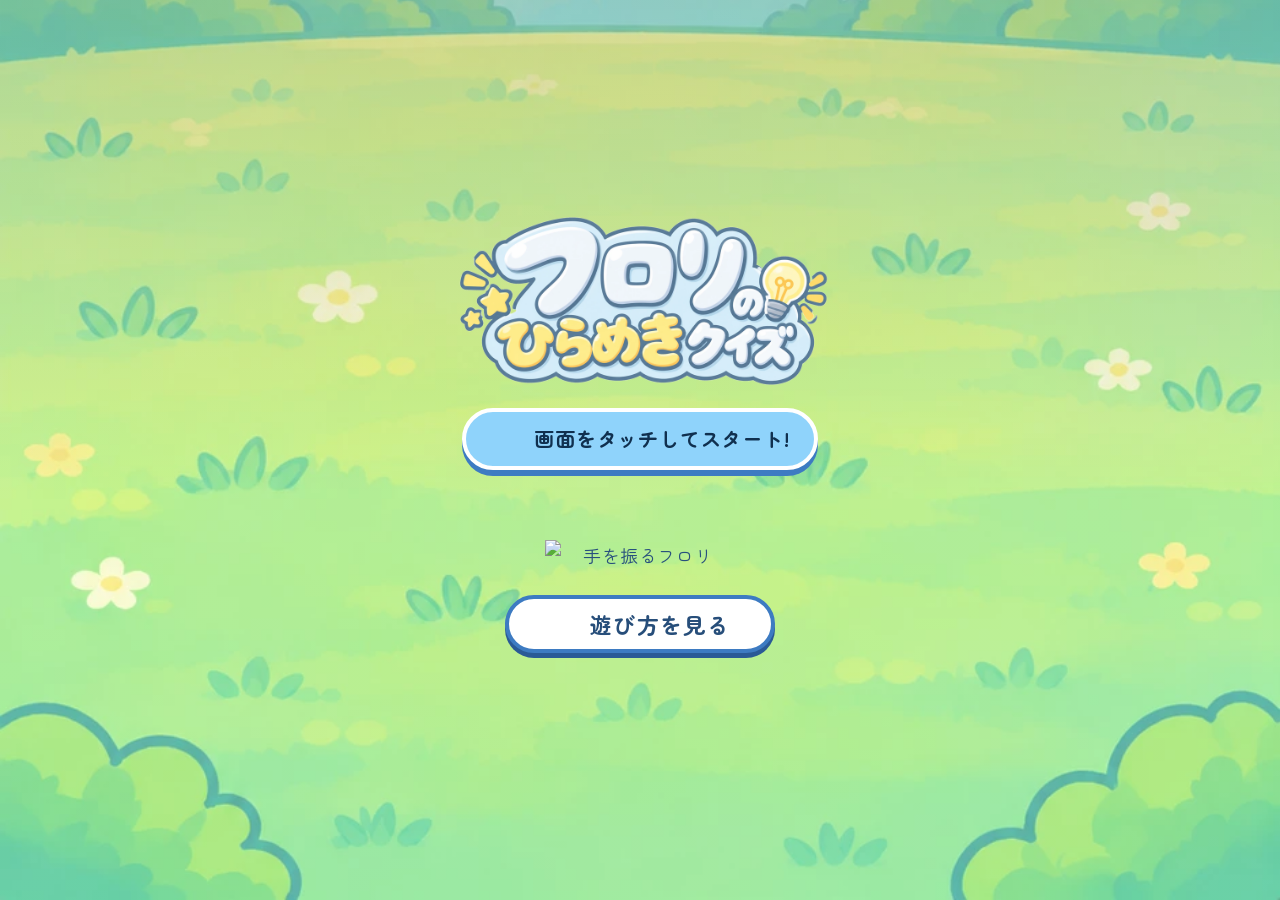
==== src/index.html @ 906ba065 "RPGの長い問題:文字を小さくする下限を4割に(選択肢の見切れを無くす)/ 版番号 20261124e(未公開) Co-Authored-By: Claude Sonnet 5.5 <noreply@" ====
<!doctype html>
<html lang="ja">
<head>
  <meta charset="utf-8">
  <meta name="viewport" content="width=device-width, initial-scale=1">
  <title>Flori_Quiz</title>
  <script>
    // 起動の見はり番(古いキャッシュ・保存データなどで、main.js が止まったとき、気づけるように)。
    // ・main.js が、起動したら、window.__floriBoot = true にする。5秒たっても、ならなければ、「読みこみなおす」を出す。
    // ・アドレスに ?debug=1 を付けたときだけ、エラーの内容を、画面の下に出す(スマホで、原因を見るため)。
    (function () {
      var debug = /[?&]debug=1/.test(location.search);
      var lines = [];
      var box = null;
      function ensureBox() {
        if (box || !document.body) return box;
        box = document.createElement("pre");
        box.id = "debug-log";
        box.style.cssText = "position:fixed;left:0;right:0;bottom:0;max-height:40%;overflow:auto;margin:0;padding:6px 8px;font:11px/1.4 monospace;color:#fff;background:rgba(160,20,20,.92);z-index:99999;white-space:pre-wrap;word-break:break-all;";
        document.body.appendChild(box);
        return box;
      }
      function log(text) {
        lines.push(text);
        if (!debug) return;
        var b = ensureBox();
        if (b) b.textContent = lines.join("\n");
      }
      window.__floriLog = log;
      window.addEventListener("error", function (e) {
        log("[error] " + e.message + " (" + String(e.filename || "").split("/").pop() + ":" + e.lineno + ")");
      });
      window.addEventListener("unhandledrejection", function (e) {
        var r = e.reason;
        log("[promise] " + (r && r.stack ? r.stack.split("\n").slice(0, 2).join(" ") : String(r)));
      });
      if (debug) document.addEventListener("DOMContentLoaded", function () { log("debug=1 / " + navigator.userAgent); });
      setTimeout(function () {
        if (window.__floriBoot || document.getElementById("boot-fail")) return;
        var n = document.createElement("div");
        n.id = "boot-fail";
        n.style.cssText = "position:fixed;left:12px;right:12px;bottom:14px;z-index:99998;padding:10px 12px;background:#fff3cf;color:#4a3428;border:3px solid #8a4a10;border-radius:14px;font:bold 14px/1.5 sans-serif;text-align:center;";
        n.innerHTML = '読みこみが、うまくいかなかったみたい。<br><button type="button" style="margin-top:6px;padding:6px 16px;font:inherit;border:3px solid #8a4a10;border-radius:999px;background:#ffe46a;color:#4a3428;">もう1度 読みこむ</button>';
        n.querySelector("button").onclick = function () {
          var u = location.pathname + "?r=" + Date.now() + (debug ? "&debug=1" : "");
          location.replace(u);
        };
        (document.body || document.documentElement).appendChild(n);
        log("[boot] main.js が5秒たっても、起動しなかった");
      }, 5000);
    })();
  </script>
  <link rel="preconnect" href="https://fonts.googleapis.com">
  <link rel="preconnect" href="https://fonts.gstatic.com" crossorigin>
  <link rel="stylesheet" href="https://fonts.googleapis.com/css2?family=Zen+Maru+Gothic:wght@400;500;700&display=swap">
  <link rel="stylesheet" href="style.css?v=20261124e">
  <link rel="stylesheet" href="story-skin.css?v=20261124e">
  <link rel="stylesheet" href="home-ui.css?v=20261124e">
  <link rel="stylesheet" href="dress-bg.css?v=15">
</head>
<body>
  <div id="badge-bg" class="badge-bg" aria-hidden="true"></div>
  <div id="opening" class="overlay opening" role="button" tabindex="0" aria-label="画面をマウスでクリックしてスタート">
    <div class="confetti" aria-hidden="true"><span>💖</span><span>🌸</span><span>🦋</span><span>🎈</span><span>🎵</span><span>🍀</span><span>💖</span><span>🌸</span><span>🎈</span><span>🦋</span></div>
    <img class="logo" src="../assets/flori/src/logo_new.png" alt="フロリ">
    <p class="opening-hint"><span>画面をタッチしてスタート!</span></p>
    <button id="btn-tutorial" class="play-btn opening-tutorial" type="button"><span class="pb-text"><b>遊び方を見る</b></span><span class="pb-go pb-arrow" aria-hidden="true"></span></button>
    <img class="flori opening-flori" src="../assets/flori/m/body_wave.webp" alt="手を振るフロリ">
  </div>
  <!-- ものがたり(ムービー):別のページ(src/live2d/story-movie.html)を、画面の上に重ねて見せる -->
  <div id="story-movie" class="overlay story-movie" role="dialog" aria-label="物語" hidden><iframe id="story-movie-frame" title="物語" allow="autoplay"></iframe>
    <!-- 読みこみ中の表示(iframe が動きだすまで。ここ=親のページにあるので、読みこみ中でも「飛ばす」が押せる) -->
    <div id="story-movie-loading" class="story-movie-loading">
      <p class="smv-text">読み込み中…</p>
    </div>
    <button id="story-movie-skip" class="story-movie-skip" type="button">飛ばす</button>
  </div>
  <!-- ものがたり:見るムービーを えらぶ画面(「その他」の「ものがたり」から) -->
  <div id="movie-pick" class="overlay movie-pick" role="dialog" aria-label="物語を選ぶ" hidden>
    <div class="movie-pick-box">
      <button id="btn-movie-pick-back" class="back-btn" type="button"><span aria-hidden="true">↩</span> 戻る</button>
      <h2 class="movie-pick-title">物語</h2>
      <p class="movie-pick-note">(仮)今だけ全部見られるヨ</p>
      <div id="movie-pick-list" class="movie-pick-list"></div>
    </div>
  </div>
  <!-- ホームの3つのボタンから開く、えらぶ画面 -->
  <div id="hub" class="overlay hub" role="dialog" aria-label="えらぶ" hidden>
    <div class="hub-box">
      <h2 id="hub-title" class="hub-title"></h2>
      <div id="hub-list" class="hub-list"></div>
      <button id="hub-close" class="back-btn" type="button"><span aria-hidden="true">↩</span> 戻る</button>
    </div>
  </div>
  <div id="tutorial" class="overlay tutorial" role="dialog" aria-label="遊び方" hidden>
    <div class="tut-box">
      <h2 id="tut-title" class="tut-title"></h2>
      <div id="tut-stage" class="tut-stage"></div>
      <div class="tut-flori-row"><img class="tut-side-flori" src="../assets/flori/m/body_wave.webp" alt=""><p id="tut-caption" class="tut-caption"></p></div>
      <div id="tut-dots" class="tut-dots" aria-hidden="true"></div>
      <div class="tut-buttons">
        <button id="tut-prev" class="btn btn-plain btn-small" type="button">◀ 戻る</button>
        <button id="tut-next" class="btn btn-main btn-small" type="button">次へ ▶</button>
        <button id="tut-skip" class="btn btn-sub btn-small" type="button">閉じる</button>
      </div>
    </div>
  </div>
  <nav id="pager" class="pager" aria-label="ページ" hidden></nav>
  <div id="announce" class="overlay announce" aria-live="polite" hidden>
    <div class="confetti" aria-hidden="true"><span>💖</span><span>🌸</span><span>🦋</span><span>🎈</span><span>🎵</span><span>🍀</span><span>💖</span><span>🌸</span><span>🎈</span><span>🦋</span></div>
    <img id="announce-flori" class="announce-flori" alt="" hidden>
    <p id="announce-text" class="announce-text"></p>
  </div>
  <main class="app">

    <!-- 表紙(モード選び) -->
    <section id="screen-cover" class="screen cover-home" aria-label="表紙">
      <header class="home-top">
        <button id="corner-flori" class="corner-flori" type="button" aria-label="フロリ">
          <img src="../assets/flori/src/face_smile_clean.png" alt="">
        </button>
        <img class="logo logo-small" src="../assets/flori/src/logo_new.png" alt="フロリ">
        <button id="home-rank" class="home-rank" type="button" aria-label="ランクの一覧"></button>
        <button id="btn-settings" class="cover-gear" type="button" aria-label="設定"><span aria-hidden="true">⚙️</span> 設定</button>
      </header>
      <h1 class="sr-only">Flori_Quiz</h1>
      <!-- ぼうけんの きろく(総合得点と、つぎの ものがたり) -->
      <div id="quest-panel" class="quest-panel" aria-label="冒険の記録">
        <div class="quest-head"><span class="quest-ttl"></span><b id="quest-score" class="quest-score">0 / 100点</b></div>
        <div class="quest-bar" aria-hidden="true">
          <i id="quest-fill"></i>
          <img class="quest-flag" src="../assets/illust/flag.webp" alt="" style="left:20%"><img class="quest-flag" src="../assets/illust/flag.webp" alt="" style="left:40%"><img class="quest-flag" src="../assets/illust/flag.webp" alt="" style="left:60%"><img class="quest-flag" src="../assets/illust/flag.webp" alt="" style="left:80%"><img class="quest-flag" src="../assets/illust/flag.webp" alt="" style="left:100%">
          <img id="quest-flori" class="quest-flori" src="../assets/flori/src/face_smile_clean.png" alt="">
        </div>
        <p id="quest-next" class="quest-next"></p>
      </div>
      <div class="home-stage">
        <div class="speech home-speech">
          <p id="cover-talk" class="cover-talk">ヤア! ボクはフロリだヨ!</p>
        </div>
        <div class="hero hero-cover home-hero">
          <div class="hero-fig">
            <img class="flori flori-cover" src="../assets/flori/m/body_wave.webp" alt="手を振るフロリ">
            <span id="hero-decor" class="decor" aria-hidden="true"></span>
          </div>
        </div>
      </div>
      <button id="btn-quiz" class="play-btn" type="button"><span class="pb-text"><b>クイズ</b><small>スタート!</small></span><span class="pb-go pb-arrow" aria-hidden="true"></span></button>
      <div class="home-sub">
        <button id="btn-hub-story" class="home-help" type="button"><img class="hub-ico" src="../assets/illust/scroll.webp" alt=""><span>フロリのお話</span></button>
        <button id="btn-hub-dress" class="home-help home-help-mid" type="button"><img class="hub-ico" src="../assets/illust/crown.webp" alt=""><span>着せ替え</span></button>
        <button id="btn-hub-records" class="home-help" type="button"><img class="hub-ico" src="../assets/illust/trophy.webp" alt=""><span>成績・問題図鑑</span></button>
      </div>
    </section>

    <!-- クイズのルール(クイズを押したとき、はじめに出る) -->
    <section id="screen-rules" class="screen rules-screen" aria-label="クイズのルール" hidden>
      <header class="screen-head">
        <button id="btn-rules-back" class="back-btn" type="button"><span aria-hidden="true">↩</span> 戻る</button>
        <h2 class="title">クイズのルール</h2>
      </header>
      <div class="rf-box">
        <p id="rf-tag" class="rf-tag"></p>
        <h3 id="rf-title" class="rf-title"></h3>
        <div id="rf-stage" class="rf-stage"></div>
        <p id="rf-caption" class="rf-caption"></p>
        <div id="rf-dots" class="tut-dots" aria-hidden="true"></div>
      </div>
      <div class="rf-buttons">
        <button id="rf-prev" class="rf-prev" type="button">◀ 前へ</button>
        <button id="btn-rules-next" class="go-btn rf-next" type="button">次へ <span aria-hidden="true">▶</span></button>
      </div>
      <button id="rf-skip" class="rf-skip" type="button">ルールを飛ばしてモード選択へ</button>
    </section>

    <!-- クイズのモード選択(1つの画面で、ぜんぶ選ぶ) -->
    <section id="screen-setup" class="screen setup-screen" aria-label="クイズ" hidden>
      <header class="screen-head">
        <button id="btn-flow-back" class="back-btn" type="button"><span aria-hidden="true">↩</span> 戻る</button>
        <h2 class="title">クイズ</h2>
      </header>
      <div class="setup-guide"><img class="flori setup-flori" src="../assets/flori/m/wave_nikkori.png" alt=""><p class="setup-say">どれに挑戦する?</p></div>
      <div class="mode-list">
        <div class="mode-row"><button id="btn-rpg" class="mode-btn m-rpg" type="button"><span class="tile-icon" aria-hidden="true"><img class="mode-ico" src="../assets/movie/dragon_1.webp" alt=""></span><span class="tile-text"><span class="tile-label">RPGクエスト</span><span class="tile-sub">ランダムな問題でボスを倒そう</span></span></button><button id="btn-show-rules" class="rules-again r-rpg" type="button" data-kind="rpg"><span aria-hidden="true">📖</span><small>ルール</small></button></div>
        <div class="mode-row"><button id="btn-daily" class="mode-btn m-daily" type="button"><span class="tile-icon" aria-hidden="true"><img class="mode-ico" src="../assets/illust/daycal.webp" alt=""></span><span class="tile-text"><span class="tile-label">毎日1問</span><span class="tile-sub">1日に  1問だけ</span></span><span class="tile-dot" hidden></span></button><button id="btn-show-rules-daily" class="rules-again r-daily" type="button" data-kind="daily"><span aria-hidden="true">📖</span><small>ルール</small></button></div>
        <div class="mode-row"><button id="btn-review" class="mode-btn m-review" type="button"><span class="tile-icon" aria-hidden="true"><img class="mode-ico" src="../assets/illust/notebook.webp" alt=""></span><span class="tile-text"><span class="tile-label">復習</span><span class="tile-sub">間違えた問題をもう1度</span></span><span class="tile-dot" hidden></span></button><button id="btn-show-rules-review" class="rules-again r-review" type="button" data-kind="review"><span aria-hidden="true">📖</span><small>ルール</small></button></div>
      </div>
      <div id="flow-reward" class="reward-card" hidden></div>
    </section>

    <!-- その他(2ページ目) -->
    <section id="screen-menu" class="screen menu-screen" aria-label="その他" hidden>
      <header class="screen-head">
        <button id="btn-menu-back" class="back-btn" type="button"><span aria-hidden="true">↩</span> 戻る</button>
        <h2 class="title">その他</h2>
      </header>
      <div class="hero hero-cover menu-hero">
        <div class="hero-fig">
          <img class="flori flori-cover" src="../assets/flori/m/body_wave.webp" alt="手を振るフロリ">
          <span id="menu-decor" class="decor" aria-hidden="true"></span>
        </div>
      </div>
      <div class="menu-grid">
        <button id="btn-story-movie" class="tile t-tutorial" type="button"><span class="tile-icon" aria-hidden="true">🎞️</span><span class="tile-text"><span class="tile-label">ものがたり</span></span></button>
        <button id="btn-credits" class="tile t-credits" type="button"><span class="tile-icon" aria-hidden="true">🎈</span><span class="tile-text"><span class="tile-label">スタッフクレジット</span></span><span class="tile-dot" hidden></span></button>
      </div>
    </section>
    <!-- スタッフクレジット -->
    <section id="screen-credits" class="screen credits-screen" aria-label="スタッフクレジット" hidden>
      <header class="screen-head">
        <button id="btn-credits-back" class="back-btn" type="button"><span aria-hidden="true">↩</span> 戻る</button>
        <h2 class="title">スタッフクレジット</h2>
      </header>
      <div id="credits-stage" class="credits-stage">
        <canvas id="credits-canvas" class="credits-canvas" aria-hidden="true"></canvas>
        <div id="credits-roll" class="credits-roll"></div>
        <div id="credits-hud" class="credits-hud" hidden><span id="credits-hearts"></span><span id="credits-score" class="credits-score">0点</span></div>
        <p id="credits-msg" class="credits-msg" role="status"></p>
        <div id="credits-result" class="credits-result" hidden>
          <img class="flori cres-flori" src="../assets/flori/m/wave_nikkori.png" alt="">
          <h3 id="cres-title" class="cres-title"></h3>
          <p id="cres-score" class="cres-score"></p>
          <p id="cres-kills" class="cres-kills"></p>
          <button id="cres-again" class="btn btn-main" type="button">もう1回挑戦</button>
        </div>
      </div>
    </section>
    <!-- 間違いノート -->
    <section id="screen-note" class="screen dex-screen note-screen" aria-label="間違いノート" hidden>
      <header class="screen-head">
        <button id="btn-note-back" class="back-btn" type="button"><span aria-hidden="true">↩</span> 戻る</button>
        <h2 class="title">📓 間違いノート</h2>
      </header>
      <div class="dex-head-box">
        <img class="flori dex-flori" src="../assets/flori/m/wave_nikkori.png" alt="">
        <div class="dex-head-text">
          <p id="note-count" class="dex-count"></p>
          <p id="note-comment" class="note" role="status"></p>
        </div>
      </div>
      <div id="note-filter" class="dex-filter" role="tablist" aria-label="分類"></div>
      <div id="note-grid" class="dex-grid"></div>
      <div class="note-buttons">
        <button id="btn-note-review" class="btn btn-review" type="button">📖 全部復習する</button>
      </div>
    </section>
    <!-- 問題図鑑 -->
    <section id="screen-dex" class="screen dex-screen" aria-label="問題図鑑" hidden>
      <header class="screen-head">
        <button id="btn-dex-back" class="back-btn" type="button"><span aria-hidden="true">↩</span> 戻る</button>
        <h2 class="title">📚 問題図鑑</h2>
      </header>
      <div class="dex-head-box">
        <img class="flori dex-flori" src="../assets/flori/m/wave_nikkori.png" alt="">
        <div class="dex-head-text">
          <p id="dex-count" class="dex-count"></p>
          <div class="dex-meter"><span id="dex-meter-bar"></span></div>
          <p id="dex-comment" class="note" role="status"></p>
        </div>
      </div>
      <div id="dex-filter" class="dex-filter" role="tablist" aria-label="分類"></div>
      <div id="dex-grid" class="dex-grid"></div>
    </section>

    <!-- 着せ替え -->
    <section id="screen-dress" class="screen dress-screen" aria-label="着せ替え" hidden>
      <header class="screen-head">
        <button id="btn-dress-back" class="back-btn" type="button"><span aria-hidden="true">↩</span> 戻る</button>
        <h2 class="title">着せ替え</h2>
      </header>
      <div id="dress-stage" class="dress-stage">
        <div class="hero hero-small dress-hero">
          <div class="hero-fig">
            <img class="flori flori-cover" src="../assets/flori/m/body_wave.webp" alt="手を振るフロリ">
            <span id="dress-decor" class="decor" aria-hidden="true"></span>
          </div>
        </div>
      </div>
      <div class="dress-tabs" role="tablist">
        <button class="dress-tab is-on" type="button" data-dress-tab="color"><span aria-hidden="true">🎨</span><span class="tab-name">フロリの色</span></button>
        <button class="dress-tab" type="button" data-dress-tab="bg"><span aria-hidden="true">🏞️</span><span class="tab-name">背景</span></button>
        <button class="dress-tab" type="button" data-dress-tab="head"><span aria-hidden="true">🎩</span><span class="tab-name">頭</span></button>
        <button class="dress-tab" type="button" data-dress-tab="body"><span aria-hidden="true">🎒</span><span class="tab-name">体</span></button>
        <button class="dress-tab" type="button" data-dress-tab="face"><span aria-hidden="true">😊</span><span class="tab-name">顔</span></button>
      </div>
      <div class="dress-banner">
        <p class="dress-banner-text"><span aria-hidden="true">🎁</span> 頑張った <b>ご褒美</b>が着せ替えになるヨ!</p>
        <div class="dress-meter" aria-hidden="true"><i id="dress-meter-bar"></i></div>
        <p id="dress-meter-text" class="dress-meter-text"></p>
      </div>
      <div id="dress-reward" class="reward-card" hidden></div>
      <div id="dress-list" class="dress-list"></div>
      <p class="note dress-note">毎日1問をやるか RPGをクリアするとご褒美の星 ⭐ がもらえるヨ。今 ⭐ <span id="dress-stars">0</span>個</p>
    </section>


    <!-- 成績 -->
    <section id="screen-records" class="screen" aria-label="成績" hidden>
      <header class="screen-head">
        <button id="btn-records-back" class="back-btn" type="button"><span aria-hidden="true">↩</span> 戻る</button>
        <h2 class="title">🏆 成績</h2>
      </header>
      <div class="rec-top">
        <img class="flori rec-flori" src="../assets/flori/m/wave_surprised.png" alt="">
        <div class="rec-top-text">
          <dl class="scores total">
            <div><dt>総合得点</dt><dd id="s-total"></dd></div>
          </dl>
          <p class="rank-line"><span id="s-rank-icon" aria-hidden="true">🥚</span> ランク <b id="s-rank">たまご</b><button id="btn-rank-info" class="rank-info-btn" type="button" aria-label="ランクの一覧">一覧</button></p>
          <div class="total-bar" aria-hidden="true"><span id="s-total-bar"></span></div>
        </div>
      </div>
      <p id="s-rank-next" class="rank-next"></p>
      <dl class="scores">
        <div><dt>👑 着せ替え</dt><dd id="s-dress"></dd></div>
        <div><dt>🎮 遊んだ回数</dt><dd id="s-plays"></dd></div>
        <div><dt>📅 毎日1問</dt><dd id="s-daily"></dd></div>
        <div><dt>📖 復習待ち</dt><dd id="s-wrong"></dd></div>
        <div><dt>🎯 正解率</dt><dd id="s-rate"></dd></div>
        <div><dt>🌟 ヒントなし正解</dt><dd id="s-full"></dd></div>
        <div><dt>💡 ヒントあり正解</dt><dd id="s-half"></dd></div>
      </dl>
      <ul id="s-groups" class="group-box" aria-label="科目ごとの正解"></ul>
      <section id="s-weak" class="weak-box" aria-label="にがてな分野さがし">
        <h3 class="weak-title" data-kana>🔍 分野ごとの正答率<span class="weak-sub">(直近20問)</span></h3>
        <ul id="s-weak-list" class="weak-list"></ul>
        <p id="s-weak-msg" class="weak-msg" data-kana></p>
        <button id="btn-weak-review" class="btn btn-main weak-btn" type="button" hidden></button>
      </section>
    </section>

    <!-- 設定 -->
    <section id="screen-settings" class="screen" aria-label="設定" hidden>
      <header class="screen-head">
        <button id="btn-settings-back" class="back-btn" type="button"><span aria-hidden="true">↩</span> 戻る</button>
        <h2 class="title">設定</h2>
      </header>
      <div class="settings-grid">
        <fieldset class="setting-box">
          <legend>音の大きさ</legend>
          <div class="volumes">
            <div class="volume">
              <label for="vol-bgm">BGM</label>
              <input id="vol-bgm" data-volume="bgm" type="range" min="0" max="100" step="5">
              <output data-volume-out="bgm" for="vol-bgm"></output>
            </div>
            <div class="volume">
              <label for="vol-se">効果音</label>
              <input id="vol-se" data-volume="se" type="range" min="0" max="100" step="5">
              <output data-volume-out="se" for="vol-se"></output>
            </div>
          </div>
        </fieldset>
        <fieldset class="setting-box furigana" aria-label="ふりがな">
          <legend>ふりがな</legend>
          <label><input type="radio" name="furigana-screen" value="all"> 全部</label>
          <label><input type="radio" name="furigana-screen" value="many"> 多め</label>
          <label><input type="radio" name="furigana-screen" value="few"> 少なめ</label>
          <label><input type="radio" name="furigana-screen" value="none"> なし</label>
        </fieldset>
        <fieldset class="setting-box furigana" aria-label="文字の大きさ">
          <legend>文字の大きさ</legend>
          <div class="size-row">
            <label><input type="radio" name="size-screen" value="small"> 小さい</label>
            <label><input type="radio" name="size-screen" value="normal"> 普通</label>
            <label><input type="radio" name="size-screen" value="large"> 大きい</label>
            <label><input type="radio" name="size-screen" value="xlarge"> とても大きい</label>
          </div>
        </fieldset>
        <fieldset class="setting-box furigana" aria-label="読み上げ">
          <legend>読み上げ</legend>
          <label><input type="checkbox" id="set-read"> 問題を自動で読み上げる</label>
          <div class="volume rate-row">
            <label for="set-rate">速さ</label>
            <input id="set-rate" type="range" min="0.8" max="2.4" step="0.1">
            <output id="set-rate-out" for="set-rate"></output>
          </div>
        </fieldset>
      </div>
      <p class="note">音は0にすると出なくなるよ。</p>
      <div class="buttons">
        <button id="btn-settings-reset" class="btn btn-sub" type="button">初期設定に戻す</button>
        <button id="btn-erase" class="btn btn-plain btn-small" type="button">セーブデータを消す</button>
      </div>
      <p id="settings-message" class="note" role="status"></p>
      <img class="flori settings-flori" src="../assets/flori/m/wave_smile.png" alt="">
    </section>

    <!-- 問題画面 -->
    <section id="screen-question" class="screen" aria-label="問題" hidden>
      <header class="status">
        <button id="btn-quit" class="back-btn" type="button"><span aria-hidden="true">↩</span> 戻る</button>
        <button id="btn-q-settings" class="chip chip-button" type="button">設定</button>
        <div class="q-info">
          <span id="q-progress" class="q-chip q-chip-no"></span>
          <span id="q-level" class="q-chip q-chip-level"></span>
        </div>
        <div class="q-bar" aria-hidden="true"><span id="q-bar-fill"><i>⭐</i></span></div>
      </header>

      <div id="q-timer" class="timer" hidden><div class="timer-track"><span id="q-timer-bar" class="timer-bar"></span></div><span id="q-timer-text" class="timer-text"></span></div>
      <div id="q-art" class="q-art" aria-hidden="true" hidden></div>
      <div id="q-toprow" class="q-toprow">
        <button id="btn-read" class="rpg-hint-btn rpg-read-btn" type="button" aria-label="読み上げ" data-no-se="1" hidden><span aria-hidden="true">🔊</span></button>
        <button id="btn-hint" class="rpg-hint-btn" type="button">💡 ヒントを見る</button>
        <button id="btn-giveup" class="rpg-hint-btn" type="button">分からない</button>
      </div>
      <div class="q-row">
        <div class="stage">
          <img id="q-flori" class="flori flori-small" src="" alt="">
          <p id="q-message" class="bubble" hidden></p>
        </div>
        <p id="q-text" class="question" data-kana></p>
      </div>
      <div id="q-hint-area" class="hint-area" hidden>
        <p id="q-hint" class="hint" data-kana hidden></p>
      </div>
      <ol id="q-choices" class="choices" data-kana></ol>
      <div id="q-feedback" class="feedback" hidden>
        <div id="q-react" class="q-react">
          <img id="q-react-flori" class="flori react-flori" alt="">
          <p id="q-verdict" class="verdict"></p>
        </div>
        <div id="q-detail" class="q-detail" hidden>
          <p id="q-explanation" class="explanation" data-kana></p>
          <div id="q-explain-art" class="explain-art" hidden></div>
          <button id="btn-next" class="btn btn-main" type="button"></button>
        </div>
      </div>
    </section>

    <!-- 結果画面 -->
    <!-- RPGクエスト(クイズの画面とは、別の専用の画面) -->
    <section id="screen-rpg" class="screen rpg-screen" aria-label="RPGクエスト" hidden>
      <header class="screen-head">
        <button id="btn-rpg-quit" class="back-btn" type="button"><span aria-hidden="true">↩</span> 戻る</button>
        <div id="rpg-hearts" class="title rpg-hearts" role="img" aria-label="ハート"></div>
        <button id="btn-rpg-settings" class="chip chip-button rpg-settings" type="button">設定</button>
      </header>
      <ol id="rpg-path" class="rpg-path" aria-label="進む道"></ol>
      <div id="rpg-field" class="rpg-field">
        <div class="rpg-hero"><img id="rpg-flori" class="flori rpg-flori" src="../assets/flori/m/body_wave.webp" alt="フロリ"></div>
        <div class="rpg-foe">
          <span id="rpg-foe-icon" class="rpg-foe-icon" aria-hidden="true"></span>
          <span id="rpg-foe-name" class="rpg-foe-name"></span>
          <span id="rpg-foe-hp" class="rpg-foe-hp" aria-hidden="true"></span>
        </div>
      </div>
      <div class="rpg-window">
        <p id="rpg-warn" class="rpg-warn" role="alert" hidden></p>
        <div class="rpg-toprow">
          <p id="rpg-fx" class="rpg-fx" role="status"></p>
          <button id="btn-rpg-read" class="rpg-hint-btn rpg-read-btn" type="button" aria-label="読み上げ" data-no-se="1" hidden><span aria-hidden="true">🔊</span></button>
          <button id="btn-rpg-hint" class="rpg-hint-btn" type="button">💡 ヒントを見る</button>
          <button id="btn-rpg-giveup" class="rpg-hint-btn" type="button">分からない</button>
        </div>
        <div id="rpg-timer" class="timer rpg-timer" hidden><div class="timer-track"><span id="rpg-timer-bar" class="timer-bar"></span></div><span id="rpg-timer-text" class="timer-text"></span></div>
        <p id="rpg-text" class="rpg-text" data-kana></p>
        <p id="rpg-hint" class="rpg-hint" data-kana hidden></p>
        <div id="rpg-choices" class="rpg-choices" data-kana></div>
        <div id="rpg-after" class="rpg-after" hidden>
          <p id="rpg-verdict" class="rpg-verdict"></p>
          <p id="rpg-explain" class="rpg-explain" data-kana></p>
          <div id="rpg-explain-art" class="explain-art" hidden></div>
          <button id="btn-rpg-next" class="rpg-next" type="button">次へ ▶</button>
        </div>
      </div>
    </section>

    <!-- ゲームオーバー(RPGで、ハートが0になったとき。結果発表の画面とは、別の専用の画面) -->
    <section id="screen-gameover" class="screen gameover-screen" aria-label="ゲームオーバー" hidden>
      <header class="screen-head">
        <button id="btn-go-back" class="back-btn" type="button"><span aria-hidden="true">↩</span> 戻る</button>
        <h2 class="title">ゲームオーバー</h2>
      </header>
      <div class="go-stage">
        <img id="go-flori" class="flori go-flori" src="../assets/flori/m/wave_wrong.png" alt="目をつぶるフロリ">
      </div>
      <p id="go-message" class="go-message" role="status"></p>
      <ol id="go-path" class="go-path" aria-label="進んだ道"></ol>
      <dl class="go-scores">
        <div><dt>進んだマス</dt><dd id="go-reach"></dd></div>
        <div><dt>正解</dt><dd id="go-correct"></dd></div>
      </dl>
      <p id="go-note" class="go-note"></p>
      <div class="go-buttons">
        <button id="btn-go-again" class="btn btn-main" type="button">もう1度挑戦</button>
        <button id="btn-go-note" class="btn btn-review" type="button">間違いノートを見る</button>
      </div>
    </section>

    <section id="screen-result" class="screen" aria-label="結果" hidden>
      <header class="screen-head">
        <button id="btn-cover" class="back-btn" type="button"><span aria-hidden="true">↩</span> 戻る</button>
        <h2 id="r-title" class="title">結果発表!</h2>
      </header>
      <img class="flori flori-cover" src="../assets/flori/m/wave_nikkori.png" alt="にっこりするフロリ">
      <p id="r-drum" class="r-drum" aria-live="polite">🥁 結果は…?</p>
      <div class="r-stars" id="r-stars" aria-hidden="true"></div>
      <div id="r-fx" class="r-fx" aria-hidden="true"></div>
      <p id="r-comment" class="bubble"></p>
      <dl class="scores">
        <div id="r-correct-row"><dt>正解</dt><dd id="r-correct"></dd></div>
        <div id="r-score-row"><dt>得点</dt><dd id="r-score"></dd></div>
        <div id="r-best-row"><dt>最高得点</dt><dd id="r-best"></dd></div>
      </dl>
      <p id="r-record" class="record" hidden>新記録!</p>
      <p id="r-set" class="note" hidden></p>
      <p id="r-reward" class="reward-news" hidden></p>
      <div id="r-next-reward" class="reward-card" hidden></div>
      <ul id="r-news" class="news-list" hidden></ul>
      <div class="buttons">
        <button id="btn-r-review" class="btn btn-review" type="button" hidden>📖 間違えた問題をすぐ復習</button>
        <button id="btn-again" class="btn btn-main" type="button">続けて遊ぶ</button>
      </div>
    </section>

    <!-- 読み込み失敗 -->
    <section id="screen-error" class="screen" aria-label="エラー" hidden>
      <img class="flori flori-small" src="../assets/flori/m/wave_wrong.png" alt="困ったフロリ">
      <p class="bubble">問題を読み込めなかったよ。<br>ページを開き直してね。</p>
    </section>

  </main>

  <dialog id="dlg-quit" class="dialog" aria-labelledby="dlg-quit-text">
    <p id="dlg-quit-text">ここでやめる?<br>この回の結果は残らないよ。</p>
    <div class="buttons">
      <button id="btn-quit-yes" class="btn btn-sub" type="button">やめる</button>
      <button id="btn-quit-no" class="btn btn-main" type="button">続ける</button>
    </div>
  </dialog>

  <dialog id="dlg-unlock" class="dialog unlock-dialog" aria-labelledby="unlock-name">
    <div class="unlock-rays" aria-hidden="true"></div>
    <div class="confetti" aria-hidden="true"><span>💖</span><span>🌸</span><span>🦋</span><span>🎈</span><span>🎵</span><span>🍀</span><span>💖</span><span>🌸</span><span>🎈</span><span>🦋</span></div>
    <div class="unlock-body">
      <p id="unlock-kicker" class="unlock-kicker"></p>
      <div id="unlock-stage" class="unlock-stage">
        <div class="hero hero-small unlock-hero">
          <div class="hero-fig">
            <img id="unlock-flori" class="flori flori-cover" src="../assets/flori/m/body_wave.webp" alt="">
            <span id="unlock-decor" class="decor" aria-hidden="true"></span>
          </div>
        </div>
      </div>
      <h2 id="unlock-name" class="unlock-name"></h2>
      <p id="unlock-why" class="unlock-why"></p>
      <p id="unlock-count" class="unlock-count" hidden></p>
      <div class="buttons">
        <button id="btn-unlock-wear" class="btn btn-main" type="button">付けてみる</button>
        <button id="btn-unlock-next" class="btn btn-sub" type="button">閉じる</button>
      </div>
    </div>
  </dialog>

  <dialog id="dlg-rpg-hint" class="dialog hint-dialog" aria-labelledby="dlg-rpg-hint-text">
    <img class="flori flori-small hint-dlg-flori" src="../assets/flori/m/wave_surprised.png" alt="">
    <p id="dlg-rpg-hint-text">ヒントを見るとハートが <b>半分</b> 減っちゃうヨ。<br>それでも見るカナ?</p>
    <div class="buttons">
      <button id="btn-rpg-hint-no" class="btn btn-sub" type="button">やめとく</button>
      <button id="btn-rpg-hint-yes" class="btn btn-main" type="button" data-no-se="1">見る!</button>
    </div>
  </dialog>
  <dialog id="dlg-rpg-giveup" class="dialog hint-dialog" aria-labelledby="dlg-rpg-giveup-text">
    <img class="flori flori-small hint-dlg-flori" src="../assets/flori/m/wave_wrong.png" alt="">
    <p id="dlg-rpg-giveup-text">答えを見ますか?<br>この問題は <b>不正解</b>になって、ハートが <b>1つ</b> 減っちゃうヨ。</p>
    <div class="buttons">
      <button id="btn-rpg-giveup-yes" class="btn btn-sub" type="button">答えを見る</button>
      <button id="btn-rpg-giveup-no" class="btn btn-main" type="button">もう少し考える</button>
    </div>
  </dialog>
  <dialog id="dlg-hint" class="dialog hint-dialog" aria-labelledby="dlg-hint-text">
    <img class="flori flori-small hint-dlg-flori" src="../assets/flori/m/wave_surprised.png" alt="">
    <p id="dlg-hint-text">ヒントを見るとこの問題の点が <b>半分</b>になっちゃうヨ。<br>それでも見るカナ?</p>
    <div class="buttons">
      <button id="btn-hint-no" class="btn btn-sub" type="button">やめとく</button>
      <button id="btn-hint-yes" class="btn btn-main" type="button" data-no-se="1">見る!</button>
    </div>
  </dialog>
  <dialog id="dlg-giveup" class="dialog" aria-labelledby="dlg-giveup-text">
    <img class="flori flori-small hint-dlg-flori" src="../assets/flori/m/wave_wrong.png" alt="">
    <p id="dlg-giveup-text">答えを見ますか?<br>この問題は <b>不正解</b>になります。</p>
    <div class="buttons">
      <button id="btn-giveup-yes" class="btn btn-sub" type="button">答えを見る</button>
      <button id="btn-giveup-no" class="btn btn-main" type="button">もう少し考える</button>
    </div>
  </dialog>

  <dialog id="dlg-restart" class="dialog" aria-labelledby="dlg-restart-text">
    <p id="dlg-restart-text">セーブデータを消します。<br>成績・問題図鑑・着せ替え・続きが全部消えるけど本当にいいですか?</p>
    <div class="buttons buttons-choice">
      <button id="btn-restart-no" class="btn btn-main btn-big" type="button">やめる</button>
      <button id="btn-restart-yes" class="btn btn-plain btn-small" type="button">はい消す</button>
    </div>
  </dialog>
  <dialog id="dlg-dex" class="dialog dex-dialog" aria-labelledby="dex-big">
    <div id="dex-big" class="dex-big"></div>
    <p class="dex-back-hint">カードを押すと戻るヨ</p>
  </dialog>
  <dialog id="dlg-note" class="dialog dex-dialog note-dialog" aria-labelledby="note-big">
    <div id="note-big" class="dex-big"></div>
    <p class="dex-back-hint">ノートを押すと戻るヨ</p>
  </dialog>
  <dialog id="dlg-ranks"class="dialog ranks-dialog" aria-labelledby="ranks-title">
    <h3 id="ranks-title" class="ranks-title">🏅 ランクの一覧</h3>
    <p class="ranks-howto">総合得点が高くなると<br>ランクアップ!</p>
    <ol id="ranks-list" class="ranks-list"></ol>
    <div class="buttons">
      <button id="btn-ranks-close" class="btn btn-main" type="button">閉じる</button>
    </div>
  </dialog>
  <dialog id="dlg-info" class="dialog" aria-labelledby="dlg-info-text">
    <p id="dlg-info-text"></p>
    <div class="buttons">
      <button id="btn-info-close" class="btn btn-main" type="button">分かった</button>
    </div>
  </dialog>
  <dialog id="dlg-volume" class="dialog" aria-labelledby="dlg-volume-title">
    <p id="dlg-volume-title">設定:音の大きさ</p>
    <div class="volumes">
      <div class="volume">
        <label for="dlg-vol-bgm">BGM</label>
        <input id="dlg-vol-bgm" data-volume="bgm" type="range" min="0" max="100" step="5">
        <output data-volume-out="bgm" for="dlg-vol-bgm"></output>
      </div>
      <div class="volume">
        <label for="dlg-vol-se">効果音</label>
        <input id="dlg-vol-se" data-volume="se" type="range" min="0" max="100" step="5">
        <output data-volume-out="se" for="dlg-vol-se"></output>
      </div>
    </div>
    <fieldset class="furigana" aria-label="ふりがな">
      <legend>ふりがな</legend>
      <label><input type="radio" name="furigana-dialog" value="all"> 全部</label>
      <label><input type="radio" name="furigana-dialog" value="many"> 多め</label>
      <label><input type="radio" name="furigana-dialog" value="few"> 少なめ</label>
      <label><input type="radio" name="furigana-dialog" value="none"> なし</label>
    </fieldset>
    <fieldset class="furigana" aria-label="文字の大きさ">
      <legend>文字の大きさ</legend>
      <div class="size-row">
        <label><input type="radio" name="size-dialog" value="small"> 小さい</label>
        <label><input type="radio" name="size-dialog" value="normal"> 普通</label>
        <label><input type="radio" name="size-dialog" value="large"> 大きい</label>
        <label><input type="radio" name="size-dialog" value="xlarge"> とても大きい</label>
      </div>
    </fieldset>
    <fieldset class="furigana" aria-label="読み上げ">
      <legend>読み上げ</legend>
      <label><input type="checkbox" id="set-read-dlg"> 問題を自動で読み上げる</label>
      <div class="volume rate-row">
        <label for="set-rate-dlg">速さ</label>
        <input id="set-rate-dlg" type="range" min="0.8" max="2.4" step="0.1">
        <output id="set-rate-dlg-out" for="set-rate-dlg"></output>
      </div>
    </fieldset>
    <div class="buttons">
      <button id="btn-volume-close" class="btn btn-main" type="button">戻る</button>
    </div>
  </dialog>

  <dialog id="dlg-oni" class="dialog" aria-labelledby="dlg-oni-text">
    <img class="flori flori-small" src="../assets/flori/m/wave_surprised.png" alt="驚くフロリ">
    <p id="dlg-oni-text">わあすごいね! よく見つけたネ!<br>特別なオニ問題を、10体の敵と戦いながら解くヨ。<br>全部倒せるかな? 挑戦する?</p>
    <div class="buttons">
      <button id="btn-oni-no" class="btn btn-sub" type="button">やめておく</button>
      <button id="btn-oni-yes" class="btn btn-main" type="button">挑戦する!</button>
    </div>
  </dialog>
  <script type="module" src="main.js?v=20261124e"></script>
</body>
</html>
---- src/style.css ----
/* 色はフロリに合わせる:白〜薄い水色がかったグレー、暗いグレーの顔、水色・黄緑・ほおのピンク */
:root {
  --bg: #eaf5fb;
  --body: #dfe8ee;
  --card: #ffffff;
  --line: #46555e;
  --screen: #8d9193;
  --blue: #7ec3e0;
  --blue-dark: #3f8fb3;
  --green: #dce07a;
  --pink: #f1c9c5;
  --text: #2c3a42;
  --right: #3d9a62;
  --wrong: #c4574f;
}

* { box-sizing: border-box; }

body {
  margin: 0;
  min-height: 100vh;
  background: var(--bg);
  color: var(--text);
  font-family: "Zen Maru Gothic", "Hiragino Maru Gothic ProN", "BIZ UDPGothic", "Yu Gothic UI", Meiryo, sans-serif;
  font-size: 18px;
  line-height: 1.7;
}

[hidden] { display: none !important; }

.app {
  max-width: 760px;
  margin: 0 auto;
  padding: 16px;
}

.screen {
  display: flex;
  flex-direction: column;
  align-items: center;
  gap: 14px;
  background: var(--card);
  border: 3px solid var(--blue); border-color: var(--blue-bc, var(--blue));
  border-radius: 28px;
  padding: 22px 18px 26px;
  box-shadow: 0 6px 0 var(--body);
}

.logo { width: min(260px, 70%); height: auto; }

.title {
  margin: 0;
  font-size: clamp(26px, calc(6 * var(--vw)), 36px);
  color: var(--blue-dark);
  letter-spacing: 0.04em;
}

.flori { height: auto; max-width: 100%; }
.flori-cover { width: min(260px, 60%); }
.flori-small { height: 220px; width: auto; max-width: 100%; object-fit: contain; }

.bubble {
  margin: 0;
  padding: 10px 18px;
  background: var(--blue-fill, var(--blue));
  border: 2px solid var(--line);
  border-radius: 20px;
  font-weight: bold;
  text-align: center;
}

.note { margin: 0; font-size: 15px; opacity: 0.8; text-align: center; }

/* ボタン */
.btn {
  font: inherit;
  font-weight: bold;
  cursor: pointer;
  border: 3px solid var(--line);
  border-radius: 999px;
  padding: 12px 34px;
  min-height: 52px;
  transition: transform 0.25s ease, box-shadow 0.25s ease, filter 0.25s ease, background-color 0.25s ease;
}

.btn:active { transform: translateY(1px); }
.btn:focus-visible, .choice:focus-visible { outline: 4px solid var(--green); outline-offset: 2px; }
.btn-main { background: var(--blue-fill, var(--blue)); color: var(--text); font-size: 22px; }
.btn-sub { background: var(--body); color: var(--text); }
.buttons { display: flex; flex-wrap: wrap; gap: 12px; justify-content: center; }

/* 問題画面 */
.status { display: flex; flex-wrap: wrap; gap: 8px; justify-content: space-between; width: 100%; }
.chip {
  padding: 2px 14px;
  border-radius: 999px;
  background: var(--body);
  border: 2px solid var(--blue); border-color: var(--blue-bc, var(--blue));
  font-size: 15px;
  font-weight: bold;
}
.chip-button { font: inherit; font-size: 15px; font-weight: bold; color: var(--text); cursor: pointer; background: #fff; }
.chip-button:hover { background: var(--pink); }
.chip-level { background: var(--green); color: #5a5d12; }

.stage { display: flex; align-items: center; justify-content: center; gap: 12px; min-height: 224px; }

.question {
  margin: 0;
  width: 100%;
  padding: 14px 18px;
  background: var(--body);
  border-left: 8px solid var(--blue);
  border-radius: 12px;
  font-size: 20px;
  font-weight: bold;
  white-space: pre-line;
}

.choices { list-style: none; margin: 0; padding: 0; width: 100%; display: grid; gap: 10px; }

.choice {
  display: flex;
  align-items: center;
  gap: 12px;
  width: 100%;
  font: inherit;
  text-align: left;
  cursor: pointer;
  background: #fff;
  border: 3px solid var(--blue); border-color: var(--blue-bc, var(--blue));
  border-radius: 16px;
  padding: 10px 14px;
  min-height: 56px;
}
.choice:hover:not(:disabled) { background: #f1f9fd; }
.choice:disabled { cursor: default; color: var(--text); }
.choice-no {
  flex: none;
  width: 32px; height: 32px;
  display: grid; place-items: center;
  border-radius: 50%;
  background: var(--blue-fill, var(--blue));
  font-weight: bold;
}
.choice.is-right { border-color: var(--right); background: #e5f5ea; }
.choice.is-right .choice-no { background: var(--right); color: #fff; }
.choice.is-wrong { border-color: var(--wrong); background: #fbe9e7; }
.choice.is-wrong .choice-no { background: var(--wrong); color: #fff; }

.feedback {
  width: 100%;
  display: flex; flex-direction: column; align-items: center; gap: 8px;
  padding: 14px 16px;
  background: #fffbe0;
  border: 3px dashed var(--green);
  border-radius: 16px;
}
.verdict { margin: 0; font-size: 26px; font-weight: bold; }
.verdict.is-right { color: var(--right); }
.verdict.is-wrong { color: var(--wrong); }
.explanation { margin: 0; text-align: left; white-space: pre-line; }

/* 結果画面 */
.scores { display: grid; gap: 8px; margin: 0; width: min(420px, 100%); }
.scores div {
  display: flex; justify-content: space-between; align-items: baseline; gap: 12px;
  padding: 8px 16px;
  background: var(--body);
  border-radius: 14px;
}
.scores dt { font-size: 15px; font-weight: bold; }
.scores dd { margin: 0; font-size: 22px; font-weight: bold; color: var(--blue-dark); }
.record {
  margin: 0; padding: 2px 20px;
  background: var(--pink); border: 2px solid var(--line); border-radius: 999px;
  font-size: 22px; font-weight: bold;
}

@media (max-width: 520px) {
  body { font-size: 16px; }
  .screen { padding: 16px 12px 20px; }
  .question { font-size: 18px; }
  .stage { flex-direction: column; }
}

.dialog {
  border: 3px solid var(--blue); border-color: var(--blue-bc, var(--blue));
  border-radius: 24px;
  padding: 22px 26px;
  text-align: center;
  color: var(--text);
  background: var(--card);
  max-width: min(420px, calc(90 * var(--vw)));
}
.dialog::backdrop { background: rgba(44, 58, 66, 0.45); }
.dialog p { margin: 0 0 16px; font-weight: bold; }
.dialog .flori { margin: 0 auto 8px; display: block; }

/* 表紙のメニュー */
/* 表紙:モードえらび。色とりどりの大きなタイルを、モザイクのように並べる */
.mode-title {
  margin: 4px 0 0;
  padding: 2px 22px;
  font-size: 20px;
  color: #fff;
  background: var(--blue-dark);
  border: 3px solid var(--line);
  border-radius: 999px;
}
.cover-stage { display: flex; align-items: center; gap: 14px; width: min(460px, 100%); }
.hero {
  position: relative;
  flex: none;
  display: grid;
  place-items: center;
  width: clamp(108px, calc(21.5 * var(--vh)), 188px);
  aspect-ratio: 1;
  border-radius: 50%;
  background: radial-gradient(circle, #fff 0 62%, #cfe9f5 63% 80%, transparent 81%);
}
.hero .hero-fig { position: relative; width: 84%; }
.hero .flori-cover { width: 100%; display: block; }
/* フロリのセリフ:ふきだしの、とがりが、フロリのほうを向く */
.speech {
  position: relative;
  flex: 1;
  padding: 8px 14px;
  background: var(--blue-fill, var(--blue));
  border: 3px solid var(--line);
  border-radius: 20px;
  font-weight: bold;
  text-align: center;
  line-height: 1.6;
}
.speech::before, .speech::after { content: ""; position: absolute; top: 34%; border-style: solid; border-color: transparent; }
.speech::before { left: -21px; border-width: 11px 20px 11px 0; border-right-color: var(--line); }
.speech::after { left: -15px; top: calc(34% + 3px); border-width: 8px 15px 8px 0; border-right-color: var(--blue-tail-l, var(--blue)); }
.speech p { margin: 0; }
.logo-small { width: clamp(130px, calc(20 * var(--vh)), 200px); }
.sr-only { position: absolute; width: 1px; height: 1px; overflow: hidden; clip: rect(0 0 0 0); white-space: nowrap; }
.hero-small { width: min(190px, 60%); }
.hero { container-type: inline-size; }
.hero-hat { position: absolute; top: -15cqw; left: 50%; transform: translateX(-50%) rotate(-8deg); font-size: 44cqw; line-height: 1; pointer-events: none; }
.hero-small .hero-hat { font-size: 44cqw; }
.cover-title { margin: 0; font-size: 15px; font-weight: bold; color: var(--blue-dark); }
.cover-gear {
  position: absolute;
  top: 12px;
  right: 12px;
  font: inherit;
  font-size: 18px;
  font-weight: bold;
  padding: 6px 16px;
  color: var(--text);
  background: var(--body);
  border: 3px solid var(--line);
  border-radius: 999px;
  cursor: pointer;
}
.menu {
  display: grid;
  grid-template-columns: repeat(12, 1fr);
  gap: clamp(6px, calc(1.2 * var(--vh)), 10px);
  width: min(460px, 100%);
}
.tile {
  --tile: var(--blue-fill, var(--blue));
  display: flex;
  flex-direction: row;
  align-items: center;
  justify-content: center;
  gap: 8px;
  min-height: clamp(46px, calc(7.6 * var(--vh)), 68px);
  padding: 6px 6px;
  font: inherit;
  font-weight: bold;
  color: var(--text);
  cursor: pointer;
  border: 4px solid var(--line);
  border-radius: 22px;
  background: linear-gradient(180deg, rgba(255, 255, 255, 0.6) 0, rgba(255, 255, 255, 0) 50%), var(--tile);
  box-shadow: 0 5px 0 rgba(70, 85, 94, 0.35);
  transition: transform 0.25s ease, box-shadow 0.25s ease, filter 0.25s ease;
}

.tile:active:not(:disabled) { transform: translateY(3px); box-shadow: 0 2px 0 rgba(70, 85, 94, 0.35); }
.tile:focus-visible { outline: 4px solid var(--green); outline-offset: 2px; }
.tile:disabled { opacity: 0.55; cursor: default; filter: saturate(0.5); }
.tile-icon { font-size: 26px; line-height: 1.1; }
.tile-label { font-size: 18px; line-height: 1.25; text-align: center; }
.t-continue { grid-column: span 12; --tile: var(--blue-fill, var(--blue)); flex-direction: row; gap: 12px; min-height: clamp(66px, calc(11 * var(--vh)), 96px); }
.t-continue .tile-icon { font-size: clamp(34px, calc(6 * var(--vh)), 50px); }
.t-continue .tile-label { font-size: clamp(22px, calc(4 * var(--vh)), 32px); }
.t-start { grid-column: span 4; --tile: #cfe3f7; flex-direction: column; gap: 0; min-height: clamp(66px, calc(11 * var(--vh)), 96px); }
.t-start .tile-icon { font-size: 26px; }
.tile-text { display: flex; flex-direction: column; align-items: center; line-height: 1.2; }
.tile-sub { font-size: 12px; font-weight: normal; }
.t-daily, .t-review, .t-hard, .t-versus { grid-column: span 6; }
.t-relax { grid-column: span 12; }
.t-daily { --tile: #ffd98a; }
.t-review { --tile: #dccbf2; }
.t-hard { --tile: var(--green); }
.t-hard, .t-versus { min-height: clamp(54px, calc(9 * var(--vh)), 80px); }
.t-versus { --tile: var(--pink); }
.t-relax { --tile: #bfe8d0; }
.t-small { flex-direction: column; gap: 0; grid-column: span 3; min-height: clamp(50px, calc(7.4 * var(--vh)), 68px); padding: 8px 2px; border-radius: 18px; }
.t-small .tile-icon { font-size: 24px; }
.t-small .tile-label { font-size: 12.5px; letter-spacing: -0.03em; white-space: nowrap; }
.t-small { border-width: 3px; }
.t-dex { --tile: #cfe3f7; }
.t-badges { --tile: #ffe7a8; }
.t-dress { --tile: #f5d0e6; }
.t-records { --tile: #d6ecd9; }
@media (prefers-reduced-motion: reduce) { .tile { transition: none; } }
.subtitle { margin: 6px 0 0; font-size: 18px; color: var(--blue-dark); }

/* 表紙のすみのフロリ(何回かおすと、オニ問題が出る) */
#screen-cover { position: relative; padding: 14px 14px 18px; gap: clamp(6px, calc(1.4 * var(--vh)), 12px); }
.corner-flori {
  position: absolute;
  left: 10px;
  top: 10px;
  width: 70px;
  padding: 0;
  border: 0;
  background: none;
  cursor: pointer;
  opacity: 0.9;
}
.corner-flori img { display: block; width: 100%; height: auto; }
.corner-flori:focus-visible { outline: 4px solid var(--green); border-radius: 12px; }
.corner-flori.is-tapped { animation: wiggle 0.3s; }
@keyframes wiggle {
  0% { transform: rotate(0); }
  25% { transform: rotate(-14deg) scale(1.08); }
  75% { transform: rotate(14deg) scale(1.08); }
  100% { transform: rotate(0); }
}
@media (prefers-reduced-motion: reduce) { .corner-flori.is-tapped { animation: none; } }

/* せってい:おとの大きさ */
.volumes { display: grid; gap: 12px; width: min(460px, 100%); }
.volume {
  display: grid;
  grid-template-columns: 7em 1fr 3em;
  align-items: center;
  gap: 12px;
  padding: 10px 16px;
  background: var(--body);
  border-radius: 14px;
}
.volume label { font-weight: bold; }
.volume output { text-align: right; font-size: 20px; font-weight: bold; color: var(--blue-dark); }
.volume input[type="range"] { width: 100%; accent-color: var(--blue-dark); height: 28px; }

/* 記述式の答え */
.answer-form { display: flex; flex-wrap: wrap; gap: 10px; width: 100%; }
.answer-input {
  flex: 1 1 220px;
  font: inherit;
  font-size: 20px;
  padding: 10px 14px;
  min-height: 56px;
  color: var(--text);
  background: #fff;
  border: 3px solid var(--blue); border-color: var(--blue-bc, var(--blue));
  border-radius: 16px;
}
.answer-input:focus-visible { outline: 4px solid var(--green); outline-offset: 2px; }
.answer-input.is-right { border-color: var(--right); background: #e5f5ea; }
.answer-input.is-wrong { border-color: var(--wrong); background: #fbe9e7; }
.answer-input:disabled { color: var(--text); }

/* すみのフロリを何回もおしたときに、画像や文字が青く選ばれてしまわないようにする */
#screen-cover,
.flori,
.logo,
.corner-flori,
.dialog { -webkit-user-select: none; user-select: none; }
.corner-flori img, .flori, .logo { -webkit-user-drag: none; }
.corner-flori img { pointer-events: none; }

/* 成績の総合得点 */
.scores.total div { background: var(--green); }
.scores.total dt { font-size: 18px; }
.scores.total dd { color: var(--text); font-size: 28px; }

/* 難しいモードのボタン */
.btn-hard { background: var(--green); color: var(--text); }

/* みんなで あそぶ */
.btn-versus { background: var(--pink); color: var(--text); }
.turn {
  margin: 0;
  width: 100%;
  padding: 8px 16px;
  text-align: center;
  font-weight: bold;
  color: var(--text);
  border: 3px solid var(--line);
  border-radius: 14px;
}

/* ふりがな */
ruby { ruby-align: center; }
rt { font-size: 0.52em; font-weight: normal; line-height: 1; color: var(--blue-dark); }
.question, .explanation, .bubble, .note, .choice-text, .verdict, .btn, .chip, .turn { line-height: 2; }
.choice { min-height: 60px; }

/* ふりがなの設定 */
.furigana {
  width: min(460px, 100%);
  margin: 0;
  padding: 10px 16px;
  border: 2px solid var(--blue); border-color: var(--blue-bc, var(--blue));
  border-radius: 14px;
  background: var(--body);
  text-align: left;
}
.furigana legend { padding: 0 8px; font-weight: bold; }
.furigana label { display: block; padding: 4px 0; cursor: pointer; }
.furigana input { accent-color: var(--blue-dark); margin-right: 6px; }
/* ふりがなの4つの選びかた(全部・おおめ・すくなめ・なし)は、2×2に並べて高さをおさえる */
.furigana:has(input[name^="furigana"]) { display: grid; grid-template-columns: 1fr 1fr; column-gap: 8px; }

/* プレイヤーの色(4人ぶん)。案内板、点数の表、結果で、同じ色を使う */
:root {
  --p1: #f4a6a0; /* 赤(ほおのピンクより濃い) */
  --p2: #7ec3e0; /* 水色 */
  --p3: #b9d96a; /* 黄緑 */
  --p4: #f4c27a; /* オレンジ */
}
.turn.p1, .board .p1 { background: var(--p1); }
.turn.p2, .board .p2 { background: var(--p2); }
.turn.p3, .board .p3 { background: var(--p3); }
.turn.p4, .board .p4 { background: var(--p4); }

.board { list-style: none; margin: 0; padding: 0; width: 100%; display: flex; flex-wrap: wrap; gap: 8px; justify-content: center; }
.board li {
  flex: 1 1 130px;
  padding: 4px 12px;
  text-align: center;
  font-weight: bold;
  color: var(--text);
  border: 2px solid var(--line);
  border-radius: 12px;
  opacity: 0.6;
}
.board li.is-active, .board.big li { opacity: 1; }
.board li.is-active { box-shadow: 0 0 0 4px var(--green); }
.board.big { flex-direction: column; width: min(420px, 100%); }
.board.big li { flex: none; font-size: 22px; }
.board.big li.is-winner { box-shadow: 0 0 0 5px var(--green); }
.board.big li.is-winner::before { content: ""; display: inline-block; width: 1.1em; height: 1.1em; margin-right: 0.25em; vertical-align: -0.2em; background: url("../assets/illust/crown.webp") center / contain no-repeat; }

/* リラックス:お花畑 */
.btn-relax { background: var(--green); color: var(--text); }
.garden {
  display: grid;
  grid-template-columns: repeat(var(--size), 1fr);
  gap: 8px;
  width: min(360px, 100%);
  padding: 10px;
  background: var(--body);
  border-radius: 16px;
}
.garden .flower {
  aspect-ratio: 1;
  font-size: clamp(28px, calc(9 * var(--vw)), 48px);
  line-height: 1;
  background: #fff;
  border: 3px solid var(--blue); border-color: var(--blue-bc, var(--blue));
  border-radius: 14px;
  cursor: pointer;
}
.garden .flower.stage-3 { background: #fff0f4; border-color: var(--pink); }
.garden .flower:hover:not(:disabled) { filter: brightness(0.96); }
.garden .flower:focus-visible { outline: 4px solid var(--green); outline-offset: 2px; }
.garden .flower.is-hint { box-shadow: 0 0 0 4px var(--green), 0 0 14px 4px var(--green); }
.garden .flower:disabled { cursor: default; }
.garden.is-solved { background: #fff0f4; }


/* オープニングと、「それでは、スタート!」などの、大きな表示 */
.overlay {
  position: fixed;
  inset: 0;
  z-index: 100;
  display: flex;
  flex-direction: column;
  align-items: center;
  justify-content: center;
  gap: 12px;
  background: var(--body);
  text-align: center;
}
.overlay[hidden] { display: none; }
.opening { cursor: pointer; transition: opacity 0.6s; }
.opening.is-leaving { opacity: 0; pointer-events: none; }
.opening .logo { width: min(320px, calc(70 * var(--vw))); }
.opening-title { margin: 0; font-size: clamp(28px, calc(7 * var(--vw)), 48px); font-weight: bold; color: var(--blue-dark); }
.opening-hint { margin: 0; color: var(--text); animation: blink 1.4s ease-in-out infinite; }
.announce { background: rgba(255, 255, 255, 0.92); }
.announce-text { margin: 0; font-size: clamp(36px, calc(10 * var(--vw)), 72px); font-weight: bold; color: var(--blue-dark); animation: pop-in 0.45s ease-out; }
@keyframes blink { 50% { opacity: 0.35; } }
@keyframes pop-in { from { transform: scale(0.4); opacity: 0; } to { transform: scale(1); opacity: 1; } }
@media (prefers-reduced-motion: reduce) { .opening-hint, .announce-text { animation: none; } }

/* フロリの登場(オープニング、スタート、結果発表) */
.opening-flori, .announce-flori {
  width: min(190px, calc(42 * var(--vw)));
  height: auto;
  animation: flori-in 1.1s ease-out both, flori-wave 0.8s ease-in-out 1.1s infinite alternate;
}
.opening-flori[hidden], .announce-flori[hidden] { display: none; }
/* 頭の飾りをつけていても、「ひらめきクイズ」の文字と重ならないよう、フロリを下げる */
.opening-flori { margin-top: clamp(72px, calc(13 * var(--dvh)), 110px); }
.opening.is-playing .opening-hint { visibility: hidden; }   /* display:none だと、場所がつまって、フロリが縦に動く */
@keyframes flori-in {
  0% { transform: translateX(calc(-90 * var(--vw))) rotate(-25deg); opacity: 0; }
  55% { transform: translateX(0) rotate(8deg); opacity: 1; }
  72% { transform: translateY(-34px) rotate(-4deg); }
  88% { transform: translateY(0) rotate(3deg); }
  100% { transform: none; opacity: 1; }
}
@keyframes flori-wave { from { transform: rotate(-5deg); } to { transform: rotate(5deg) translateY(-6px); } }
@media (prefers-reduced-motion: reduce) { .opening-flori, .announce-flori { animation: none; } }

/* ヒント */
.hint-area { display: grid; gap: 8px; justify-items: center; width: 100%; }
.hint { margin: 0; padding: 8px 14px; background: #fffbe6; border: 2px solid var(--green); border-radius: 12px; }

/* オープニング・スタート表示を、にぎやかに */
.opening { background: linear-gradient(160deg, #fff6cf 0%, #d9f0fb 45%, #fbdde0 100%); overflow: hidden; }
.announce { background: linear-gradient(160deg, rgba(255, 246, 207, 0.96), rgba(217, 240, 251, 0.96) 50%, rgba(251, 221, 224, 0.96)); overflow: hidden; }
.opening-title { display: flex; }
.opening-title span {
  display: inline-block;
  animation: letter-bounce 1.2s ease-in-out infinite;
  animation-delay: calc(var(--i) * 0.1s);
  text-shadow: 3px 3px 0 #fff, -1px -1px 0 #fff;
}
.opening-title span:nth-child(odd) { color: var(--blue-dark); }
.opening-title span:nth-child(even) { color: #e0869a; }
@keyframes letter-bounce { 0%, 100% { transform: translateY(0); } 40% { transform: translateY(-12px) rotate(-4deg); } }
.announce-text {
  color: #e0869a;
  /* ふちどりは、文字の線ではなく、かげを重ねて作る(線だと、中の色がつぶれて、読みにくい)。中の色は、こい色 */
  color: #e0527a;
  text-shadow:
    -2px 0 0 #46555e, 2px 0 0 #46555e, 0 -2px 0 #46555e, 0 2px 0 #46555e,
    -2px -2px 0 #46555e, 2px -2px 0 #46555e, -2px 2px 0 #46555e, 2px 2px 0 #46555e,
    0 7px 0 rgba(70, 85, 94, 0.3);
}
.confetti { position: absolute; inset: 0; pointer-events: none; }
.confetti span {
  position: absolute;
  top: -10%;
  font-size: 28px;
  animation: confetti-fall 4s linear infinite;
}
.confetti span:nth-child(1) { left: 6%; animation-delay: 0s; }
.confetti span:nth-child(2) { left: 18%; animation-delay: 1.2s; font-size: 22px; }
.confetti span:nth-child(3) { left: 30%; animation-delay: 0.5s; }
.confetti span:nth-child(4) { left: 42%; animation-delay: 2.1s; font-size: 34px; }
.confetti span:nth-child(5) { left: 54%; animation-delay: 0.9s; }
.confetti span:nth-child(6) { left: 64%; animation-delay: 2.7s; font-size: 24px; }
.confetti span:nth-child(7) { left: 74%; animation-delay: 0.3s; }
.confetti span:nth-child(8) { left: 84%; animation-delay: 1.7s; font-size: 30px; }
.confetti span:nth-child(9) { left: 92%; animation-delay: 2.4s; }
.confetti span:nth-child(10) { left: 48%; animation-delay: 3.2s; font-size: 20px; }
@keyframes confetti-fall {
  0% { transform: translateY(0) rotate(0deg); opacity: 0; }
  10% { opacity: 1; }
  100% { transform: translateY(calc(115 * var(--vh))) rotate(360deg); opacity: 1; }
}
@media (prefers-reduced-motion: reduce) { .confetti span, .opening-title span { animation: none; } .confetti span { top: 10%; } }

/* お花畑のコツ */

/* 制限時間・読み上げ */
.timer { display: flex; align-items: center; gap: 10px; width: 100%; }
.timer-track { flex: 1; height: 16px; background: var(--body); border: 2px solid var(--line); border-radius: 999px; overflow: hidden; }
.timer-bar { display: block; height: 100%; width: 100%; background: #7cc48f; transition: width 0.1s linear, background 0.3s; }
.timer-bar.is-low { background: #e0796f; }
.timer-text { min-width: 3.2em; text-align: right; font-weight: bold; }

/* 新しいバッジ */
.badge-news { margin: 0; padding: 8px 16px; font-weight: bold; background: #fff6cf; border: 3px solid #e0b43a; border-radius: 16px; animation: pop-in 0.45s ease-out; }

/* 問題図鑑 */
.dex-list, .badge-list { list-style: none; margin: 0; padding: 0; display: grid; gap: 8px; width: min(560px, 100%); }
.dex-list li { background: var(--body); border: 2px solid var(--blue); border-color: var(--blue-bc, var(--blue)); border-radius: 10px; padding: 3px 12px; font-size: 15px; line-height: 1.55; }
.dex-list li.locked { opacity: 0.6; border-style: dashed; }
.dex-list summary { cursor: pointer; font-weight: bold; padding: 4px 0; }
.dex-list .dex-q { margin: 2px 0; font-weight: bold; font-size: 15px; white-space: pre-line; }
.dex-list .dex-choices { margin: 2px 0 4px; padding-left: 1.4em; font-size: 14px; }
.dex-list .dex-head { margin: 0; font-size: 14px; }
.dex-mark { margin-left: 6px; color: var(--right); }

/* バッジ */
.badge-list { grid-template-columns: repeat(auto-fill, minmax(230px, 1fr)); }
.badge-list li { display: grid; grid-template-columns: 2.2em 1fr; gap: 0 8px; align-items: center; padding: 8px 12px; background: #fff6cf; border: 3px solid #e0b43a; border-radius: 14px; }
.badge-list li.locked { background: var(--body); border-color: var(--line); border-style: dashed; filter: grayscale(1); opacity: 0.7; }
.badge-icon { grid-row: span 2; font-size: 28px; text-align: center; }
.badge-name { font-weight: bold; line-height: 1.3; }
.badge-text { font-size: 14px; line-height: 1.4; }

/* きせかえ */
.dress-title { margin: 6px 0 0; color: var(--blue-dark); }
.dress-list { display: flex; flex-wrap: wrap; gap: 8px; justify-content: center; width: min(520px, 100%); }
.dress-item { font: inherit; font-weight: bold; padding: 6px 14px; min-width: 96px; color: var(--text); background: var(--body); border: 3px solid var(--line); border-radius: 16px; cursor: pointer; line-height: 1.3; }
.dress-item.is-on { background: var(--blue-fill, var(--blue)); }
.dress-item:disabled { opacity: 0.55; cursor: default; }
.dress-item small { display: block; font-weight: normal; font-size: 12px; }

/* 背景のテーマ(きせかえ) */


/* せまい画面(スマホ)で、表紙のボタンの文字が、折り返さないように */
@media (max-width: 420px) {
  .tile { gap: 5px; padding-left: 3px; padding-right: 3px; }
  .tile-icon { font-size: 20px; }
  .tile-label { font-size: 15px; white-space: nowrap; }
  .t-continue .tile-icon { font-size: 32px; }
  .t-continue .tile-label { font-size: 21px; }
  .t-start .tile-label { font-size: 15px; }
  .t-small .tile-label { font-size: 12px; }
  .speech { font-size: 16px; padding: 6px 10px; }
  .corner-flori { width: 60px; }
  .cover-gear { font-size: 16px; padding: 5px 12px; }
}

/* 決める・やめるなど、ボタンの大きさと色 */
.buttons-choice { align-items: center; }
.btn-big { padding: 16px 44px; min-height: 64px; font-size: 24px; }
.btn-small { padding: 4px 16px; min-height: 36px; font-size: 14px; }
.btn-plain { background: #fff; color: var(--text); border-width: 2px; border-color: var(--body); font-weight: normal; }

/* ボタンを、マウスでなでると、ふわっと、大きくなる(場所は、うごかさない。うごかすと、下のほうで、カーソルがはずれて、ちらつく) */
.btn:hover:not(:disabled), .tile:hover:not(:disabled), .chip-button:hover:not(:disabled),
.dress-item:hover:not(:disabled), .cover-gear:hover, .corner-flori:hover {
  transform: scale(1.05);
  filter: brightness(1.04) drop-shadow(0 6px 5px rgba(70, 85, 94, 0.22));
}
.choice:hover:not(:disabled) { transform: scale(1.015); filter: brightness(1.03) drop-shadow(0 5px 4px rgba(70, 85, 94, 0.18)); }
.btn:active:not(:disabled), .tile:active:not(:disabled), .choice:active:not(:disabled) { transform: scale(0.98); filter: none; }
.choice, .chip-button, .dress-item, .cover-gear, .corner-flori { transition: transform 0.25s ease, filter 0.25s ease, background-color 0.25s ease; }
@media (prefers-reduced-motion: reduce) {
  .btn, .tile, .choice, .chip-button, .dress-item, .cover-gear, .corner-flori { transition: none; }
  .btn:hover:not(:disabled), .tile:hover:not(:disabled), .choice:hover:not(:disabled) { transform: none; }
}
.tile.is-done { opacity: 0.7; }

/* 称号一覧 */
.title-list { list-style: none; margin: 0; padding: 0; display: grid; gap: 6px; width: min(420px, 100%); }
.title-list li { padding: 6px 14px; background: var(--body); border: 2px solid var(--blue); border-color: var(--blue-bc, var(--blue)); border-radius: 12px; font-weight: bold; }
.title-list li.locked { opacity: 0.55; border-style: dashed; }
.title-list li.is-now { background: #fff6cf; border-color: #e0b43a; }

/* 文字の大きさ(設定):画面ぜんたいの大きさを、かえる */
:root { --ui-zoom: 1; }
/* vh・vw は、zoom で大きくした画面の中では、zoom ぶん大きく出てしまう。zoom で割った長さ(画面が「小さく」見えるぶん)にそろえる */
:root { --dvh: calc(1dvh / var(--ui-zoom)); --vh: calc(1vh / var(--ui-zoom)); --vw: calc(1vw / var(--ui-zoom)); --vmin: calc(1vmin / var(--ui-zoom)); }
:root { --tablet-zoom: 1; }
@media (min-width: 601px) and (max-width: 900px) { :root { --tablet-zoom: 1.2; } }
.app, .dialog, .overlay { zoom: calc(var(--ui-zoom) * var(--tablet-zoom)); }
.size-row { display: flex; flex-wrap: wrap; gap: 4px 14px; }
.size-row label { display: inline-flex !important; align-items: center; padding: 2px 0 !important; }

/* 制限時間の確認:大小の差を、ひかえめに */
.btn-mid-big { padding: 12px 36px; min-height: 56px; font-size: 21px; }
.btn-mid { padding: 8px 28px; min-height: 48px; font-size: 18px; border-width: 3px; border-color: var(--line); font-weight: bold; }
.btn-mid small { display: block; font-size: 11px; font-weight: normal; line-height: 1.2; }

/* 最初からの確認 */
.restart-list { list-style: none; margin: 0 0 14px; padding: 0; display: grid; gap: 8px; text-align: left; font-size: 16px; }
.restart-list li { padding: 8px 12px; border-radius: 12px; line-height: 1.6; }
.restart-list b { display: block; font-size: 14px; }
.restart-list .lose { background: #fde4e1; border: 2px solid #e0796f; }
.restart-list .keep { background: #e4f5e9; border: 2px solid #7cc48f; }

/* ごほうび */
.reward-news { margin: 0; padding: 8px 16px; font-weight: bold; background: #fff6cf; border: 3px solid #e0b43a; border-radius: 16px; }

/* 設定・成績・きせかえ・バッジ:1画面に収まるように、ぎゅっとまとめる */
#screen-settings, #screen-records, #screen-dress, #screen-badges { gap: 8px; padding: 14px 14px 16px; }
#screen-settings .title, #screen-records .title, #screen-dress .title, #screen-badges .title { font-size: clamp(22px, calc(4 * var(--vh)), 30px); }
.settings-grid { display: grid; grid-template-columns: 1fr 1fr; gap: 8px; width: min(660px, 100%); }
.setting-box { margin: 0; padding: 6px 12px; border: 2px solid var(--blue); border-color: var(--blue-bc, var(--blue)); border-radius: 14px; background: var(--body); text-align: left; min-width: 0; }
.setting-box legend { padding: 0 6px; font-weight: bold; }
.setting-box label { display: block; padding: 2px 0; cursor: pointer; line-height: 1.7; }
.setting-box .volumes { width: 100%; gap: 4px; }
.setting-box .volume { grid-template-columns: 4.2em 1fr 2.4em; padding: 2px 4px; background: none; gap: 8px; }
.setting-box .volume input[type="range"] { height: 22px; }
.setting-box .volume output { font-size: 17px; }
.setting-box.furigana { width: auto; }
@media (max-width: 560px) { .settings-grid { grid-template-columns: 1fr; } }
#screen-records .scores:not(.total) { grid-template-columns: repeat(3, 1fr); width: min(640px, 100%); gap: 6px; }
#screen-records .scores:not(.total) div { flex-direction: column; align-items: flex-start; gap: 0; padding: 3px 10px; min-width: 0; }
#screen-records .scores dt { font-size: 13px; line-height: 1.35; }
#screen-records .scores dd { font-size: 16px; line-height: 1.35; }
@media (max-width: 520px) { #screen-records .scores:not(.total) { grid-template-columns: 1fr 1fr; } }
#screen-records .scores.total div { padding: 6px 16px; }
#screen-records .scores.total dd { font-size: 24px; }
#screen-dress .hero-small { width: min(clamp(90px, calc(16 * var(--vh)), 140px), 60%); }
#screen-dress .dress-title { margin: 2px 0 0; font-size: 16px; }
#screen-dress .dress-list { gap: 4px 6px; }
#screen-dress .dress-item { padding: 2px 10px; min-width: 0; font-size: 14px; border-width: 2px; border-radius: 12px; line-height: 1.5; }
#screen-dress .dress-item.is-locked { opacity: 0.6; }
#screen-dress .note, #screen-badges .note { margin: 0; line-height: 1.6; }
#screen-badges .badge-list { gap: 6px; grid-template-columns: repeat(auto-fill, minmax(210px, 1fr)); width: min(640px, 100%); }
#screen-badges .badge-list li { padding: 4px 10px; }
#screen-badges .title-list { grid-template-columns: 1fr 1fr 1fr; gap: 4px; width: min(640px, 100%); }
#screen-badges .title-list li { padding: 3px 8px; font-size: 14px; }

/* 対戦のルール説明 */
.rules-box { width: min(560px, 100%); padding: 8px 16px 10px; background: var(--body); border: 3px solid var(--pink); border-radius: 16px; text-align: left; }
.rules-box h3 { margin: 0 0 4px; font-size: 18px; color: var(--blue-dark); }
.rules-box ol { margin: 0; padding-left: 1.4em; font-size: 16px; line-height: 1.65; }
.rules-box li { margin: 3px 0; }
.rules-box b { margin-right: 0.6em; color: #c0587a; }

/* 表紙のフロリ:3秒たったら、動きだす */
.hero-fig { transform-origin: 50% 90%; }
#screen-cover.is-lively .hero-fig { animation: floriHop 2.8s ease-in-out infinite; }
@keyframes floriHop {
  0%, 100% { transform: translateY(0) rotate(0deg); }
  12% { transform: translateY(-9px) rotate(-3deg); }
  24% { transform: translateY(0) rotate(0deg); }
  36% { transform: translateY(-6px) rotate(3deg); }
  48% { transform: translateY(0) rotate(0deg); }
}
@media (prefers-reduced-motion: reduce) { #screen-cover.is-lively .hero-fig { animation: none; } }

/* バッジを、背景に */
.badge-bg { position: fixed; inset: 0; z-index: 0; overflow: hidden; pointer-events: none; }
.badge-bg span { position: absolute; opacity: 0.34; animation: badgeFloat 7s ease-in-out infinite alternate; }
@keyframes badgeFloat { from { transform: translateY(0) rotate(var(--rot, 0deg)); } to { transform: translateY(-14px) rotate(calc(var(--rot, 0deg) + 8deg)); } }
.app { position: relative; z-index: 1; }
@media (prefers-reduced-motion: reduce) { .badge-bg span { animation: none; } }

/* 設定のフロリ */
.settings-head { display: flex; align-items: center; gap: 12px; width: min(660px, 100%); justify-content: center; }
.flori-tiny { height: clamp(64px, calc(12 * var(--vh)), 96px); width: auto; }
.settings-head .bubble { padding: 6px 14px; font-size: 16px; line-height: 1.5; }

/* 結果発表:1画面に収まるように */
#screen-result { gap: 8px; padding: 14px 14px 16px; }
#screen-result .title { font-size: clamp(24px, calc(4.6 * var(--vh)), 34px); }
#screen-result .flori-cover { width: auto; height: clamp(96px, calc(19 * var(--vh)), 168px); }
#screen-result .bubble { padding: 6px 16px; line-height: 1.5; }
#screen-result .scores { grid-template-columns: repeat(3, 1fr); width: min(560px, 100%); gap: 6px; }
#screen-result .scores div { flex-direction: column; align-items: center; gap: 0; padding: 4px 8px; }
#screen-result .scores dt { font-size: 13px; line-height: 1.3; }
#screen-result .scores dd { font-size: 18px; line-height: 1.3; }
#screen-result .note { margin: 0; line-height: 1.5; }
#screen-result .record, #screen-result .reward-news, #screen-result .badge-news { padding: 4px 14px; line-height: 1.5; }

/* 解説の前に、フロリの顔を見せる */
.stage .flori { transition: transform 0.35s cubic-bezier(0.3, 1.6, 0.5, 1); }

.q-detail { display: grid; gap: 12px; justify-items: center; width: 100%; animation: pop-in 0.35s ease-out; }
.timer.is-paused .timer-bar { background: repeating-linear-gradient(45deg, #b9c6cf, #b9c6cf 8px, #dfe8ee 8px, #dfe8ee 16px); }

.dress-item { border-width: 3px; }

/* きせかえ:項目が多くても、1画面に収まるように */
#screen-dress .hero-small { width: min(clamp(72px, calc(12 * var(--vh)), 104px), 50%); }
#screen-dress .dress-list { gap: 3px 5px; }
#screen-dress .dress-item { padding: 0 8px; font-size: 13px; line-height: 1.55; }
#screen-dress .dress-item.is-locked { opacity: 0.55; border-style: dashed; }
#screen-dress .dress-title { margin: 0; font-size: 15px; line-height: 1.4; }
#screen-dress { gap: 5px; }

/* 解説の前に見せる、全身のフロリ(大きくはしない) */
.q-react { display: grid; justify-items: center; gap: 4px; width: 100%; }
.react-flori { height: clamp(150px, calc(30 * var(--vh)), 250px); width: auto; }

/* 最初からのボタンは、小さく */
.t-start { align-self: center; min-height: clamp(44px, calc(7 * var(--vh)), 60px); border-width: 3px; }
.t-start .tile-icon { font-size: 18px; }
.t-start .tile-label { font-size: 14px; }

/* バッジ・称号:1画面に収まるように、小さな札にする */
#screen-badges { gap: 6px; padding: 14px 14px 16px; }
#screen-badges .title { font-size: clamp(22px, calc(4 * var(--vh)), 30px); }
#screen-badges .bubble { padding: 4px 14px; font-size: 16px; line-height: 1.5; }
#screen-badges .badge-list { grid-template-columns: repeat(auto-fill, minmax(88px, 1fr)); gap: 5px; width: min(660px, 100%); }
#screen-badges .badge-list li { display: block; padding: 0; background: none; border: 0; }
.badge-chip { display: grid; justify-items: center; width: 100%; padding: 3px 2px; font: inherit; color: var(--text); background: #fff6cf; border: 2px solid #e0b43a; border-radius: 12px; cursor: pointer; }
.badge-chip.locked { background: var(--body); border-color: var(--line); border-style: dashed; opacity: 0.65; }
.badge-chip .badge-icon { font-size: 22px; line-height: 1.2; }
.badge-chip .badge-name { font-size: 11px; line-height: 1.25; font-weight: bold; text-align: center; }
.badge-detail { min-height: 2.4em; padding: 4px 12px; background: var(--body); border-radius: 10px; width: min(660px, 100%); text-align: center; }
#screen-badges .dress-title { margin: 2px 0 0; font-size: 15px; line-height: 1.4; }
#screen-badges .title-list { display: flex; flex-wrap: wrap; justify-content: center; width: min(660px, 100%); gap: 4px; }
#screen-badges .title-list li { padding: 2px 10px; font-size: 13px; }

/* きせかえ:種類ごとに、タブで切りかえる。文字は、大きめに */
#screen-dress .dress-tabs { display: flex; gap: 8px; justify-content: center; }
.dress-tab { font: inherit; font-size: 17px; font-weight: bold; padding: 6px 18px; color: var(--text); background: var(--body); border: 3px solid var(--line); border-radius: 999px; cursor: pointer; }
.dress-tab.is-on { background: var(--blue-fill, var(--blue)); }
#screen-dress .dress-list { gap: 8px; width: min(600px, 100%); }
#screen-dress .dress-item { padding: 6px 16px; font-size: 17px; line-height: 1.5; border-width: 3px; border-radius: 16px; }
#screen-dress .hero-small { width: min(clamp(100px, calc(18 * var(--vh)), 150px), 55%); }
#screen-dress .note { font-size: 16px; }

/* バッジ・称号を、さらにぎゅっと */
#screen-badges .badge-list { grid-template-columns: repeat(auto-fill, minmax(84px, 1fr)); gap: 4px; }
.badge-chip { padding: 1px 2px; border-radius: 10px; }
.badge-chip .badge-icon { font-size: 20px; line-height: 1.15; }
.badge-chip .badge-name { font-size: 10.5px; line-height: 1.2; }
.badge-detail { min-height: 2.1em; padding: 2px 12px; line-height: 1.5; }
#screen-badges .dress-title { margin: 0; font-size: 14px; line-height: 1.3; }
#screen-badges .title-list li { padding: 1px 8px; font-size: 12.5px; }
#screen-badges .btn { min-height: 44px; padding: 6px 28px; }

.btn-mid-big small { display: block; font-size: 12px; font-weight: normal; line-height: 1.2; }

/* ===== 問題図鑑:カードを集める ===== */
.dex-screen { gap: 10px; }
.dex-head-box { display: grid; justify-items: center; gap: 4px; width: min(520px, 100%); }
.dex-count { margin: 0; font-size: 22px; font-weight: bold; color: var(--blue-dark); }
.dex-meter { width: 100%; height: 20px; background: #fff; border: 3px solid var(--line); border-radius: 999px; overflow: hidden; }
.dex-meter span { display: block; height: 100%; width: 0; background: linear-gradient(90deg, #7ec3e0, #7cc48f, #e0b43a, #e0709c, #9a6ad0); transition: width 0.8s ease; }
.dex-screen.is-complete .dex-meter { box-shadow: 0 0 0 4px #e0b43a, 0 0 18px 4px rgba(224, 180, 58, 0.6); }
.dex-grid { display: grid; grid-template-columns: repeat(auto-fill, minmax(112px, 1fr)); gap: 10px; width: min(700px, 100%); }
.dex-card {
  --card-a: #eaf6ff; --card-b: #cfe9fa; --card-edge: #7ec3e0;
  position: relative; display: grid; grid-template-rows: auto 1fr auto; justify-items: center;
  min-height: 134px; padding: 8px 6px 8px; font: inherit; color: var(--text); text-align: center;
  background: linear-gradient(160deg, var(--card-a), var(--card-b)); border: 3px solid var(--card-edge); border-radius: 16px;
  box-shadow: 0 4px 0 rgba(70, 85, 94, 0.25); cursor: pointer; overflow: hidden;
  transition: transform 0.25s ease, filter 0.25s ease;
}
.dex-card.lv2 { --card-a: #effaeb; --card-b: #cfeac4; --card-edge: #7cc48f; }
.dex-card.lv3 { --card-a: #fff9de; --card-b: #fce7a2; --card-edge: #e0b43a; }
.dex-card.lv4 { --card-a: #fde8f3; --card-b: #d9c6f5; --card-edge: #b46ad8; }
.dex-card.lv5 { --card-a: #4a3478; --card-b: #7a3f8f; --card-edge: #e0b43a; color: #fff; }
.dex-card.locked { background: #d9dfe3; border: 3px dashed #9aa5ac; filter: grayscale(1); opacity: 0.75; color: #5b676e; }
.dex-no { justify-self: start; font-size: 12px; font-weight: bold; }
.dex-rarity { position: absolute; top: 7px; right: 8px; font-size: 12px; color: #c98a10; letter-spacing: -0.1em; }
.dex-card.lv5 .dex-rarity { color: #ffd45a; }
.dex-icon { align-self: center; font-size: 42px; line-height: 1.1; filter: drop-shadow(0 3px 2px rgba(70, 85, 94, 0.3)); }
.dex-cat { font-size: 13px; font-weight: bold; }
.dex-new { position: absolute; left: 0; bottom: 0; padding: 1px 8px 1px 8px; font-size: 11px; font-weight: bold; color: #fff; background: #ff5a6e; border-radius: 0 12px 0 0; animation: newPulse 0.9s ease-in-out infinite alternate; }
.dex-star { position: absolute; right: 8px; bottom: 6px; font-weight: bold; color: #d9921a; text-shadow: 0 0 4px #fff; }
@keyframes newPulse { from { transform: scale(1); } to { transform: scale(1.12); } }
.dex-card:not(.locked)::after {
  content: ""; position: absolute; inset: -40% -60%; pointer-events: none;
  background: linear-gradient(115deg, transparent 40%, rgba(255, 255, 255, 0.6) 50%, transparent 60%);
  transform: translateX(-70%); transition: transform 0.7s ease;
}
.dex-card:not(.locked):hover::after { transform: translateX(70%); }
.dex-card:hover { transform: scale(1.05) rotate(-1deg); filter: drop-shadow(0 8px 6px rgba(70, 85, 94, 0.22)); }
.dex-card:focus-visible { outline: 4px solid var(--green); outline-offset: 2px; }
.dex-big { --card-a: #eaf6ff; --card-b: #cfe9fa; --card-edge: #7ec3e0; width: min(440px, 100%); padding: 12px 18px 14px; text-align: left; background: linear-gradient(160deg, var(--card-a), var(--card-b)); border: 4px solid var(--card-edge); border-radius: 20px; }
.dex-big.lv2 { --card-a: #effaeb; --card-b: #cfeac4; --card-edge: #7cc48f; }
.dex-big.lv3 { --card-a: #fff9de; --card-b: #fce7a2; --card-edge: #e0b43a; }
.dex-big.lv4 { --card-a: #fde8f3; --card-b: #d9c6f5; --card-edge: #b46ad8; }
.dex-big.lv5 { --card-a: #4a3478; --card-b: #7a3f8f; --card-edge: #e0b43a; color: #fff; }
.dex-big-head { font-size: 18px; font-weight: bold; margin-bottom: 4px; }
.dex-big .dex-q { margin: 4px 0; font-weight: bold; white-space: pre-line; }
.dex-big .dex-choices { margin: 4px 0; padding-left: 1.5em; }
.dex-owned { margin: 6px 0 0; font-weight: bold; color: #d9921a; }
.dex-dialog { width: min(480px, calc(94 * var(--vw))); }
@media (prefers-reduced-motion: reduce) { .dex-new { animation: none; } .dex-card:hover { transform: none; } }

/* ===== 成績:見やすく ===== */
#screen-records .scores.total { width: min(520px, 100%); }
#screen-records .scores.total div { padding: 8px 22px; border-radius: 18px; background: linear-gradient(135deg, #f1f7a0, #bfe8d0); border: 3px solid var(--line); }
#screen-records .scores.total dt { font-size: 18px; }
#screen-records .scores.total dd { font-size: 32px; color: var(--text); }
.total-bar { width: min(520px, 100%); height: 14px; background: #fff; border: 3px solid var(--line); border-radius: 999px; overflow: hidden; }
.total-bar span { display: block; height: 100%; width: 0; background: linear-gradient(90deg, #7ec3e0, #7cc48f, #e0b43a); transition: width 0.8s ease; }
#screen-records .scores:not(.total) { gap: 8px; width: min(640px, 100%); }
#screen-records .scores:not(.total) div { padding: 6px 12px; background: #fff; border: 2px solid var(--blue); border-color: var(--blue-bc, var(--blue)); border-left-width: 8px; border-radius: 12px; }
#screen-records .scores dt { font-size: 14px; line-height: 1.4; }
#screen-records .scores dd { font-size: 21px; line-height: 1.3; }

/* ===== きせかえ:見やすく ===== */
#screen-dress .hero-small { width: min(clamp(110px, calc(19 * var(--vh)), 160px), 55%); }
.dress-now { margin: 0; font-size: 16px; font-weight: bold; color: var(--blue-dark); text-align: center; }
#screen-dress .dress-tabs { gap: 10px; }
#screen-dress .dress-tab { font-size: 18px; padding: 6px 22px; }
#screen-dress .dress-list { gap: 8px 10px; width: min(660px, 100%); }
#screen-dress .dress-item { display: inline-grid; justify-items: center; grid-auto-flow: row; padding: 6px 16px; font-size: 18px; border-width: 3px; border-radius: 16px; min-width: 96px; }
#screen-dress .dress-item .swatch { display: inline-block; width: 22px; height: 22px; margin-bottom: 2px; border: 2px solid var(--line); border-radius: 50%; }
#screen-dress .dress-item.is-on { box-shadow: 0 0 0 3px #fff, 0 0 0 6px currentColor; font-weight: bold; }
#screen-dress .dress-item.is-locked { opacity: 0.6; border-style: dashed; }
#screen-dress .dress-lock { display: block; font-size: 12px; font-weight: normal; line-height: 1.3; }

/* ===== クイズ画面:1画面に収まるように ===== */
#screen-question { gap: 8px; padding: 12px 14px 14px; }
#screen-question .flori-small { height: clamp(64px, calc(11 * var(--vh)), 110px); }
#screen-question .stage { min-height: 0; }
#screen-question .question { padding: 8px 14px; font-size: clamp(16px, calc(2.9 * var(--vh)), 20px); line-height: 1.6; }
#screen-question .question.long { padding: 6px 12px; font-size: clamp(14px, calc(2.4 * var(--vh)), 17px); line-height: 1.5; }
#screen-question .choices { gap: 6px; }
#screen-question .choice { min-height: clamp(40px, calc(6.6 * var(--vh)), 56px); padding: 4px 12px; }
#screen-question .bubble { padding: 4px 14px; line-height: 1.5; }
#screen-question .btn { min-height: 44px; }
#screen-question.is-answered .stage, #screen-question.is-answered #q-hint-area, #screen-question.is-answered #q-message { display: none; }
#screen-question .feedback { padding: 8px 12px; gap: 6px; }
.q-react { display: flex; align-items: center; justify-content: center; gap: 14px; }
.react-flori { height: clamp(90px, calc(17 * var(--vh)), 150px); }
.q-react .verdict { font-size: clamp(20px, calc(3.6 * var(--vh)), 26px); }
#screen-question .explanation { font-size: clamp(14px, calc(2.4 * var(--vh)), 17px); line-height: 1.55; }
.q-detail { gap: 6px; }

/* 成績・きせかえを、1画面におさめるための、さいごの調整 */
#screen-records { gap: 6px; }
#screen-records .scores.total div { padding: 4px 22px; }
#screen-records .scores.total dd { font-size: 28px; }
#screen-records .scores:not(.total) { gap: 6px; }
#screen-records .scores:not(.total) div { padding: 3px 12px; }
#screen-records .scores dd { font-size: 20px; line-height: 1.25; }
#screen-dress .hero-small { width: min(clamp(90px, calc(15 * var(--vh)), 130px), 50%); }
#screen-dress .dress-item { padding: 4px 14px; font-size: 17px; }
#screen-dress .dress-item .swatch { width: 18px; height: 18px; margin-bottom: 0; }
#screen-dress .dress-list { gap: 6px 8px; }

/* 答えたあとは、選択肢をかくす(正解は、解説に書いてある)。とても長い問題は、さらにぎゅっと */
#screen-question.is-answered #q-choices { display: none; }
#screen-question.is-long .flori-small { height: 52px; }
#screen-question.is-long .question { font-size: 14px; line-height: 1.4; padding: 4px 10px; }
#screen-question.is-long .choices { gap: 4px; }
#screen-question.is-long .choice { min-height: 34px; padding: 2px 10px; }
#screen-question.is-long .status { gap: 4px; }

/* ===== 文字の大きさの見直し:ふりがな以外は、できるだけ 14px 以上に ===== */
.t-small .tile-label { font-size: 14px; letter-spacing: 0; }
.tile-sub { font-size: 13px; }
#screen-records .scores dt { font-size: 15px; }
#screen-dress .dress-lock { font-size: 13.5px; }
.badge-chip .badge-name { font-size: 13px; line-height: 1.25; }
.badge-chip { padding: 2px 3px; }
#screen-badges .title-list li { font-size: 14px; padding: 1px 10px; }
#screen-badges .dress-title { font-size: 15px; }
.badge-detail { font-size: 15px; }
.dex-no { font-size: 13px; }
.dex-rarity { font-size: 13px; }
.dex-cat { font-size: 14px; }
.dex-new { font-size: 12.5px; }
.btn-small { font-size: 15px; }
.btn-mid-big small, .btn-mid small { font-size: 13px; }
@media (max-width: 420px) {
  .t-small .tile-label { font-size: 13px; white-space: normal; line-height: 1.15; }
  .tile-label { font-size: 15px; }
  .speech { font-size: 16px; }
}
#screen-result .scores dt { font-size: 14px; }
#screen-records .scores dt { font-size: 15px; }
.dex-no, .dex-rarity { font-size: 13px; }
/* ふりがなも、小さくなりすぎないように(いちばん小さくても 9.5px) */
rt { font-size: max(0.55em, 9.5px); }

/* バッジ・称号:文字を大きいまま、できるだけ1画面に */
#screen-badges { gap: 4px; padding: 10px 12px 12px; }
#screen-badges .title { font-size: clamp(20px, calc(3.6 * var(--vh)), 28px); line-height: 1.35; }
#screen-badges .bubble { padding: 1px 14px; font-size: 15px; line-height: 1.5; }
#screen-badges .badge-list { gap: 4px; }
.badge-chip { padding: 1px 2px; }
.badge-chip .badge-icon { font-size: 18px; line-height: 1.1; }
.badge-chip .badge-name { line-height: 1.1; }
.badge-detail { min-height: 0; padding: 1px 12px; line-height: 1.5; }
#screen-badges .dress-title { margin: 0; line-height: 1.2; }
#screen-badges .title-list { gap: 3px; }
#screen-badges .title-list li { padding: 0 9px; line-height: 1.5; }
#screen-badges .btn { min-height: 40px; padding: 4px 26px; }
.badge-chip .badge-name, .title-list li, .dress-label, .dex-cat { word-break: auto-phrase; text-wrap: balance; }

/* ===== 表紙のボタン:ならびと大きさを、そろえる ===== */
.menu { gap: clamp(6px, calc(1.2 * var(--vh)), 10px); }
.tile { position: relative; overflow: visible; flex-direction: row; gap: 10px; min-height: clamp(50px, calc(8 * var(--vh)), 66px); padding: 4px 8px; }
.tile-icon { font-size: 26px; }
.tile-label { font-size: 18px; }
.t-continue { grid-column: span 12; min-height: clamp(64px, calc(11 * var(--vh)), 92px); }
.t-daily, .t-review, .t-hard, .t-versus, .t-relax, .t-dex { grid-column: span 6; }
.t-hard, .t-versus { min-height: clamp(54px, calc(8.8 * var(--vh)), 72px); }
.t-third { grid-column: span 4; flex-direction: row; gap: 6px; min-height: clamp(50px, calc(8 * var(--vh)), 66px); border-width: 4px; border-radius: 22px; padding: 4px 6px; }
.t-third .tile-icon { font-size: 24px; }
.t-third .tile-label { font-size: 15px; letter-spacing: 0; white-space: normal; line-height: 1.2; }
.t-dex { --tile: #cfe3f7; }
.t-badges { --tile: #ffe7a8; }
.t-dress { --tile: #f5d0e6; }
.t-records { --tile: #d6ecd9; }
.tile-dot { position: absolute; top: -9px; right: -6px; min-width: 24px; height: 24px; padding: 0 7px; font-size: 13px; font-weight: bold; line-height: 24px; color: #fff; background: #ff5a6e; border: 2px solid #fff; border-radius: 12px; box-shadow: 0 2px 0 rgba(70, 85, 94, 0.3); animation: newPulse 0.9s ease-in-out infinite alternate; pointer-events: none; }
@media (prefers-reduced-motion: reduce) { .tile-dot { animation: none; } }

/* ===== 結果:お知らせ ===== */
.news-list { list-style: none; margin: 0; padding: 6px 14px; display: grid; gap: 2px; width: min(560px, 100%); background: #fff6cf; border: 3px solid #e0b43a; border-radius: 16px; font-size: 15px; font-weight: bold; line-height: 1.5; text-align: left; animation: pop-in 0.35s ease-out; }

/* ===== クイズ:フロリを大きく(問題文の横に) ===== */
.q-row { display: flex; align-items: center; gap: 12px; width: 100%; }
.q-row .stage { flex: none; flex-direction: column; gap: 4px; min-height: 0; max-width: 34%; }
#screen-question .q-row .flori-small { height: clamp(104px, calc(19 * var(--vh)), 176px); }
.q-row .question { flex: 1; width: auto; min-width: 0; }
.q-row .stage .bubble { font-size: 14px; padding: 2px 8px; line-height: 1.4; }
#screen-question.is-long .q-row .flori-small { height: clamp(80px, calc(13 * var(--vh)), 120px); }
@media (max-width: 520px) { .q-row { flex-direction: column; } .q-row .stage { max-width: none; } #screen-question .q-row .flori-small { height: clamp(80px, calc(14 * var(--vh)), 110px); } }
.q-detail { animation: none; }

/* ===== きせかえのタブ:どれを選んでいるか、はっきり ===== */
#screen-dress .dress-tab { display: grid; justify-items: center; font-size: 17px; padding: 6px 18px; color: #6b7a84; background: #fff; border: 3px solid #c3ced5; box-shadow: none; }
#screen-dress .dress-tab.is-on { color: var(--text); background: var(--blue-fill, var(--blue)); border-color: var(--line); box-shadow: 0 4px 0 var(--line); transform: translateY(-3px); font-weight: bold; }

/* 結果:お知らせが多いときも、1画面に */
#screen-result .flori-cover { height: clamp(78px, calc(14 * var(--vh)), 128px); }
#screen-result { gap: 6px; }
.news-list { padding: 4px 14px; font-size: 14.5px; line-height: 1.45; }
#screen-result .record { font-size: 18px; }

/* きせかえ:タブと、下の選択肢の間を、少し開ける */
#screen-dress .dress-tabs { margin-bottom: 14px; }

/* ===== バッジ・称号:文字を大きく(1画面に収まらなくても、読みやすさを優先) ===== */
#screen-badges .badge-list { grid-template-columns: repeat(auto-fill, minmax(112px, 1fr)); gap: 6px; }
.badge-chip { padding: 4px 4px; border-radius: 12px; }
.badge-chip .badge-icon { font-size: 26px; line-height: 1.2; }
.badge-chip .badge-name { font-size: 15px; line-height: 1.3; }
.badge-detail { font-size: 17px; padding: 6px 14px; line-height: 1.55; }
#screen-badges .bubble { font-size: 17px; padding: 4px 16px; }
#screen-badges .dress-title { font-size: 17px; margin-top: 6px; }
#screen-badges .title-list { gap: 6px; }
#screen-badges .title-list li { font-size: 16px; padding: 3px 12px; }

/* ===== 成績:文字を大きく、見やすく ===== */
#screen-records { gap: 10px; }
#screen-records .scores:not(.total) { grid-template-columns: repeat(2, 1fr); gap: 8px; width: min(640px, 100%); }
#screen-records .scores:not(.total) div { flex-direction: row; justify-content: space-between; align-items: baseline; gap: 10px; padding: 8px 14px; }
#screen-records .scores dt { font-size: 17px; line-height: 1.4; }
#screen-records .scores dd { font-size: 22px; line-height: 1.3; text-align: right; }
#screen-records .scores.total dd { font-size: 34px; }
@media (max-width: 560px) { #screen-records .scores:not(.total) { grid-template-columns: 1fr; } }

/* 成績:名前を上に、数字を下に(長い数字も、折り返さない) */
#screen-records .scores:not(.total) div { flex-direction: column; align-items: flex-start; justify-content: flex-start; gap: 0; padding: 6px 14px; }
#screen-records .scores dd { text-align: left; font-size: 23px; }

/* バッジの名前が、枠からはみ出さないように(長い名前は、折り返す) */
.badge-chip { min-width: 0; overflow: hidden; }
.badge-chip .badge-name { max-width: 100%; overflow-wrap: anywhere; }
/* 難しいモード・みんなで対戦は、少し縦に大きく */
.t-hard, .t-versus { min-height: clamp(66px, calc(11 * var(--vh)), 96px); }

/* ボタンをなでたとき、画面のはしで、スクロールバーが出たり消えたりして、ボタンの並びがずれないように */
html { scrollbar-gutter: stable; overflow-x: hidden; }
body { overflow-x: hidden; }
.screen { overflow-x: clip; }

/* きせかえの、ロックのお知らせは、出ても消えても、場所が変わらないように、いつも高さをとっておく */
#dress-message { min-height: 3.2em; margin: 0; line-height: 1.6; text-align: center; }

/* きせかえの「いま:…」の行も、中身が変わっても、高さを変えない */
#dress-now { min-height: 2.8em; display: flex; align-items: center; justify-content: center; line-height: 1.4; }

/* きせかえの選択肢は、同じ大きさの升目に並べる(選んでも、もようが変わっても、ほかのボタンが動かない) */
#screen-dress .dress-list { display: grid; grid-template-columns: repeat(auto-fill, minmax(118px, 1fr)); justify-content: stretch; }
#screen-dress .dress-item { width: 100%; min-width: 0; box-sizing: border-box; }
#dress-now { height: 2.9em; min-height: 0; overflow: hidden; }

/* かざりを、少し小さく */
.hero-hat, .hero-small .hero-hat { top: -11cqw; font-size: 34cqw; }

.btn-read { align-self: flex-end; padding: 4px 16px; min-height: 40px; font-size: 15px; }
.btn-read[hidden] { display: none; }
.dlg-review { margin: 0 0 10px; padding: 8px 12px; text-align: left; line-height: 1.6; background: #f1eafb; border: 2px solid #b9a3dd; border-radius: 12px; font-size: 16px; }
.dlg-review[hidden] { display: none; }
/* 設定のフロリを、大きく */
.flori-tiny { height: clamp(96px, calc(20 * var(--vh)), 150px); }
.settings-head .bubble { font-size: 17px; }

/* みんなで対戦のルール:絵と色で、ぱっと分かるように */
.vs-rules { display: grid; gap: 10px; width: min(560px, 100%); padding: 12px; background: #fff; border: 3px solid var(--blue); border-color: var(--blue-bc, var(--blue)); border-radius: 18px; }
.vs-lead { margin: 0; font-size: 17px; line-height: 1.6; text-align: center; }
.vs-rounds { list-style: none; margin: 0; padding: 0; display: flex; align-items: stretch; justify-content: center; gap: 4px; }
.vs-rounds li:not(.vs-arrow) { flex: 1; display: grid; justify-items: center; gap: 2px; padding: 8px 4px; border: 3px solid var(--line); border-radius: 14px; text-align: center; }
.vs-r1 { background: #dff3e6; }
.vs-r2 { background: #fff3c4; }
.vs-r3 { background: #fbd9dc; }
.vs-name { font-size: 18px; font-weight: bold; }
.vs-stars { font-size: 20px; color: #d19a1d; letter-spacing: 2px; }
.vs-level { font-size: 15px; }
.vs-point { font-size: 16px; }
.vs-point b { font-size: 24px; color: #c0394f; }
.vs-arrow { align-self: center; font-size: 18px; color: var(--blue-dark); }
.vs-points { list-style: none; margin: 0; padding: 0; display: grid; gap: 4px; }
.vs-points li { display: grid; grid-template-columns: 1.6em auto 1fr; align-items: baseline; gap: 6px; font-size: 16px; line-height: 1.5; }
.vs-points b { color: #c0587a; }
@media (max-width: 480px) { .vs-rounds { flex-direction: column; } .vs-arrow { transform: rotate(90deg); } }

/* ===== スマホ(せまい画面)用。ここより上の、パソコン用の見た目は、変えない ===== */
@media (max-width: 480px) {
  /* 表紙:フロリとふきだしを、ならべたまま、ふきだしを広く */
  .cover-stage { gap: 8px; }
  .hero { width: clamp(88px, calc(28 * var(--vw)), 130px); }
  .speech { font-size: 15px; padding: 6px 8px; line-height: 1.5; word-break: auto-phrase; overflow-wrap: anywhere; }
  .speech::before { left: -18px; border-width: 9px 17px 9px 0; }
  .speech::after { left: -12px; border-width: 6px 12px 6px 0; }
  /* ボタンの文字は、はみ出さず、折り返す */
  .tile { gap: 4px; padding: 4px 3px; min-width: 0; }
  .tile-text { min-width: 0; }
  .tile-label { font-size: 15px; white-space: normal; overflow-wrap: anywhere; line-height: 1.2; }
  .tile-icon { font-size: 20px; flex: none; }
  .t-continue .tile-label { font-size: 22px; }
  .t-small { padding: 6px 2px; }
  .t-small .tile-label { font-size: 12.5px; }
  .tile-sub { font-size: 11px; }
  .t-hard, .t-versus, .t-daily, .t-review, .t-relax { min-height: 58px; }
  /* 一般:横にはみ出さない */
  .screen { padding-left: 10px; padding-right: 10px; }
  img, video { max-width: 100%; }
  .dialog { padding: 16px 16px; max-width: calc(92 * var(--vw)); }
  .buttons { flex-wrap: wrap; justify-content: center; }
}
@media (max-width: 480px) {
  .t-third { flex-direction: column; gap: 0; }
  .t-third .tile-label { font-size: 13px; white-space: nowrap; }
  .t-third .tile-icon { font-size: 22px; }
}
@media (max-width: 480px) {
  /* 対戦のルール:3回戦のカードを、1行ずつ(縦に長くならないように) */
  .vs-rounds { gap: 4px; }
  .vs-arrow { display: none; }
  .vs-rounds li:not(.vs-arrow) { display: flex; align-items: center; justify-content: space-between; gap: 6px; padding: 4px 8px; text-align: left; }
  .vs-name { font-size: 16px; }
  .vs-stars { font-size: 16px; letter-spacing: 0; }
  .vs-level { flex: 1; font-size: 14px; text-align: center; }
  .vs-point { font-size: 14px; white-space: nowrap; }
  .vs-point b { font-size: 20px; }
  .vs-points li { font-size: 15px; }
}
@media (max-width: 480px) {
  .vs-level { white-space: nowrap; font-size: 13px; }
  .vs-stars { font-size: 14px; }
  .vs-points li { display: block; }
  .vs-points li > span { margin-right: 4px; }
  .vs-points li > b { margin-right: 6px; }
  [data-players] { min-width: 0; padding-left: 22px; padding-right: 22px; }
}
@media (max-width: 480px) {
  #screen-dress .dress-tabs { gap: 5px; }
  #screen-dress .dress-tab { font-size: 14px; padding: 6px 9px; white-space: nowrap; }
  #s-total { font-size: 24px; white-space: nowrap; }
}
@media (max-width: 480px) {
  #screen-result .scores dd { font-size: 17px; }
  #screen-result .scores dd small { font-size: 11px; }
}

/* きせかえ:絵だけのカード。名前・もらいかたは、マウスをのせたときに出す */
#screen-dress .dress-list { display: grid; grid-template-columns: repeat(auto-fill, minmax(76px, 1fr)); gap: 12px; width: min(560px, 100%); justify-content: center; }
#screen-dress .dress-item { position: relative; display: grid; place-items: center; aspect-ratio: 1; width: 100%; min-width: 0; padding: 0; border-width: 4px; border-radius: 20px; background: #fff; }
#screen-dress .dress-art { display: block; font-size: 38px; line-height: 1; }
#screen-dress .dress-art.is-color { width: 46px; height: 46px; border-radius: 50%; border: 3px solid var(--line); }
#screen-dress .dress-art.is-theme { width: 70%; height: 70%; border-radius: 12px; border: 3px solid var(--line); }
#screen-dress .dress-item.is-locked { opacity: 0.55; border-style: dashed; }
#screen-dress .dress-item.is-locked .dress-art { filter: grayscale(0.8); }
#screen-dress .dress-item.is-on { box-shadow: 0 0 0 3px #fff, 0 0 0 7px var(--line); }
#screen-dress .dress-check { position: absolute; top: -8px; right: -8px; display: grid; place-items: center; width: 26px; height: 26px; font-size: 15px; color: #fff; background: #3a9a5c; border: 2px solid #fff; border-radius: 50%; }
#screen-dress .dress-lock { position: absolute; right: 4px; bottom: 2px; font-size: 18px; }
#screen-dress .dress-tip { position: absolute; z-index: 5; bottom: calc(100% + 8px); left: 50%; width: max-content; max-width: 220px; padding: 6px 10px; font-size: 14px; font-weight: bold; line-height: 1.5; color: #fff; background: #46555e; border-radius: 10px; text-align: center; opacity: 0; pointer-events: none; transform: translateX(-50%) translateY(4px); transition: opacity 0.15s, transform 0.15s; }
#screen-dress .dress-tip rt { color: #cfe3f7; }
#screen-dress .dress-item:hover .dress-tip, #screen-dress .dress-item:focus-visible .dress-tip { opacity: 1; transform: translateX(-50%); }
#screen-dress .dress-item:nth-child(4n + 1) .dress-tip { left: 0; transform: translateY(4px); }
#screen-dress .dress-item:nth-child(4n + 1):hover .dress-tip, #screen-dress .dress-item:nth-child(4n + 1):focus-visible .dress-tip { transform: none; }
#screen-dress .dress-item:nth-child(4n) .dress-tip { left: auto; right: 0; transform: translateY(4px); }
#screen-dress .dress-item:nth-child(4n):hover .dress-tip, #screen-dress .dress-item:nth-child(4n):focus-visible .dress-tip { transform: none; }

/* ===== 表紙(ゲームのホーム画面ふう):フロリを大きく、まん中に ===== */
#screen-cover.cover-home { display: flex; flex-direction: column; align-items: stretch; gap: 8px; padding: 10px 12px 10px; }
#screen-cover .home-top { position: relative; display: flex; align-items: center; justify-content: space-between; gap: 8px; }
#screen-cover .home-top .corner-flori, #screen-cover .home-top .cover-gear { position: static; flex: none; }
#screen-cover .home-top .logo-small { width: clamp(110px, calc(20 * var(--vh)), 170px); }
#screen-cover .home-main { display: grid; grid-template-columns: clamp(76px, calc(15 * var(--vw)), 104px) minmax(0, 1fr) clamp(76px, calc(15 * var(--vw)), 104px); align-items: center; gap: 8px; }
#screen-cover .home-side { display: grid; gap: 12px; align-content: center; }
#screen-cover .home-stage { position: relative; display: grid; justify-items: center; align-content: center; gap: 4px; min-width: 0; }
#screen-cover .home-speech { flex: none; width: min(100%, 300px); font-size: 15px; padding: 6px 10px; line-height: 1.5; }
#screen-cover .home-speech::before, #screen-cover .home-speech::after { left: 50%; top: 100%; transform: translateX(-50%); border-color: transparent; }
#screen-cover .home-speech::before { border-width: 18px 12px 0 12px; border-top-color: var(--line); margin-top: -1px; }
#screen-cover .home-speech::after { border-width: 13px 9px 0 9px; border-top-color: var(--blue-tail-c, var(--blue)); margin-top: -4px; }
#screen-cover .home-hero { position: relative; width: clamp(150px, min(calc(44 * var(--vh)), 100%), 330px); background: radial-gradient(circle, #fff 0 45%, #d7edf8 62%, transparent 72%); }
#screen-cover .home-hero .hero-fig { width: 92%; transform-origin: 50% 92%; animation: homeBob 3.2s ease-in-out infinite; }
#screen-cover .home-hero .hero-hat { font-size: 0; }
@keyframes homeBob { 0%, 100% { transform: translateY(0) rotate(-1.5deg); } 25% { transform: translateY(-6px) rotate(1.5deg); } 50% { transform: translateY(0) rotate(-1.5deg); } 75% { transform: translateY(-4px) rotate(2.5deg); } }
#screen-cover.is-lively .home-hero .hero-fig { animation: homeHop 2.4s ease-in-out infinite; }
@keyframes homeHop { 0%, 100% { transform: translateY(0) rotate(0); } 15% { transform: translateY(-16px) rotate(-4deg) scale(1.02); } 30% { transform: translateY(0) rotate(0); } 45% { transform: translateY(-10px) rotate(4deg); } 60% { transform: translateY(0) rotate(0); } }
#screen-cover .spark { position: absolute; z-index: 1; font-size: clamp(18px, calc(4 * var(--vh)), 30px); pointer-events: none; animation: twinkle 2.2s ease-in-out infinite; }
#screen-cover .spark.s1 { left: 4%; top: 14%; }
#screen-cover .spark.s2 { right: 2%; top: 30%; animation-delay: 0.7s; }
#screen-cover .spark.s3 { left: 10%; bottom: 18%; animation-delay: 1.4s; }
@keyframes twinkle { 0%, 100% { opacity: 0.2; transform: scale(0.7) rotate(0); } 50% { opacity: 1; transform: scale(1.15) rotate(20deg); } }
@media (prefers-reduced-motion: reduce) { #screen-cover .home-hero .hero-fig, #screen-cover .spark { animation: none; } }

/* 横のボタン:まるい絵を上に、名前を下に */
#screen-cover .home-side .tile { flex-direction: column; gap: 2px; width: 100%; aspect-ratio: 1 / 1.02; min-height: 0; padding: 6px 2px; border-width: 3px; border-radius: 22px; }
#screen-cover .home-side .tile-icon { font-size: clamp(26px, calc(5 * var(--vh)), 38px); }
#screen-cover .home-side .tile-label { font-size: clamp(12px, calc(1.8 * var(--vh)), 15px); line-height: 1.2; white-space: normal; overflow-wrap: anywhere; }
#screen-cover .home-side .tile-sub { font-size: 11px; }
/* 「始める」:大きく */
#screen-cover .home-start { width: 100%; min-height: clamp(64px, calc(11 * var(--vh)), 92px); border-radius: 28px; gap: 12px; }
#screen-cover .home-start .tile-icon { font-size: clamp(34px, calc(6 * var(--vh)), 48px); }
#screen-cover .home-start .tile-label { font-size: clamp(24px, calc(4.4 * var(--vh)), 34px); }
/* 下のメニュー:ゲームの下のバーふう */
#screen-cover .home-nav { display: grid; grid-template-columns: repeat(5, 1fr); gap: 6px; padding: 6px; background: rgba(70, 85, 94, 0.9); border-radius: 22px; }
#screen-cover .home-nav .tile { flex-direction: column; gap: 0; min-height: 0; padding: 5px 1px; border-width: 2px; border-radius: 14px; box-shadow: none; }
#screen-cover .home-nav .tile-icon { font-size: clamp(20px, calc(3.6 * var(--vh)), 28px); }
#screen-cover .home-nav .tile-label { font-size: clamp(10.5px, calc(1.6 * var(--vh)), 13px); white-space: normal; letter-spacing: -0.02em; line-height: 1.15; text-align: center; }
#screen-cover .home-nav .tile:hover:not(:disabled) { transform: translateY(-2px) scale(1.04); }
#screen-cover #sound-hint { margin: 0; text-align: center; }
@media (max-width: 480px) {
  #screen-cover.cover-home { padding: 8px 8px 8px; gap: 6px; }
  #screen-cover .home-main { grid-template-columns: 70px minmax(0, 1fr) 70px; gap: 4px; }
  #screen-cover .home-side .tile-label { font-size: 11px; }
  #screen-cover .home-side .tile-icon { font-size: 26px; }
  #screen-cover .home-hero { width: min(100%, 230px); }
  #screen-cover .home-speech { font-size: 13px; }
  #screen-cover .home-nav .tile-label { font-size: 10px; white-space: normal; }
}
#screen-cover .home-side .tile, #screen-cover .home-nav .tile { grid-column: auto; }
#screen-cover .home-hero { width: clamp(140px, min(calc(38 * var(--vh)), 100%), 300px); }
#screen-cover .home-hero { width: clamp(130px, min(calc(34 * var(--vh)), 100%), 290px); }
#screen-cover .home-side .tile-label, #screen-cover .home-nav .tile-label { word-break: auto-phrase; text-wrap: balance; }
@media (max-width: 480px) {
  #screen-cover .home-main { grid-template-columns: 78px minmax(0, 1fr) 78px; }
  #screen-cover .home-side .tile-label { font-size: 10.5px; letter-spacing: -0.04em; }
}

/* ===== 問題のイラスト(絵文字と、かんたんな図)。動きは、おだやかに ===== */
.q-art { display: flex; align-items: center; justify-content: center; flex-wrap: nowrap; gap: clamp(4px, calc(1.4 * var(--vw)), 12px); width: 100%; min-height: clamp(64px, calc(13 * var(--vh)), 112px); padding: 4px 10px; font-size: clamp(30px, calc(6.6 * var(--vh)), 54px); line-height: 1; background: linear-gradient(180deg, #f4fbff, #e6f4fb); border: 3px solid var(--blue); border-color: var(--blue-bc, var(--blue)); border-radius: 18px; overflow: hidden; }
.q-art[hidden], .is-answered .q-art { display: none; }
/* 絵文字は絵(assets/illust/)にかわる。大きさは、まわりの文字(em)に合わせる */
.emi { display: inline-block; height: 1.15em; width: auto; vertical-align: -0.22em; object-fit: contain; pointer-events: none; user-select: none; -webkit-user-drag: none; }
.emi[data-e="★"], .emi[data-e="☆"] { height: 0.88em; margin: 0 -0.04em; vertical-align: -0.12em; } /* 難しさの星は、並べても はみ出さないように少し小さく */
.q-art .ie { display: inline-block; flex: none; animation-delay: var(--d, 0s); }
/* 問題のイラストの絵(絵文字だった絵)は、動かさない(図や数のカードは、そのまま) */
.q-art .ie, .q-art .iperson, .q-art .iface, .q-art .ibag { animation: none !important; }
.q-art .it { flex: none; font-size: 0.5em; font-weight: bold; color: var(--blue-dark); }
.ibox { display: inline-grid; place-items: center; flex: none; min-width: 1.15em; height: 1.15em; padding: 0 0.15em; font-size: 0.62em; font-weight: bold; background: #fff; border: 3px solid var(--line); border-radius: 10px; }
.ibox.is-q { border-style: dashed; color: var(--blue-dark); }
.ibox.is-q::before { content: "?"; }
.ibox.is-q:not(:empty)::before { content: ""; }

.ia-bob { animation: iaBob 2.2s ease-in-out infinite; }
.ia-sway { animation: iaSway 2.6s ease-in-out infinite; }
.ia-spin-slow { animation: iaSpin 9s linear infinite; }
.ia-slide-r { animation: iaSlideR 2s ease-in-out infinite; }
.ia-slide-l { animation: iaSlideL 2s ease-in-out infinite; }
.ia-slide-up { animation: iaUp 1.8s ease-in-out infinite; }
.ia-slide-down { animation: iaDown 1.8s ease-in-out infinite; }
.ia-pop { animation: iaPop 1.8s ease-in-out infinite; }
.ia-blink { animation: iaBlink 1.6s steps(2, jump-none) infinite; }
.ia-flicker { animation: iaFlicker 0.9s ease-in-out infinite; }
.ia-fall { animation: iaFall 1.8s ease-in infinite; }
.ia-fall-up { animation: iaFallUp 2s ease-out infinite; }
.ia-run { animation: iaRun 1.2s ease-in-out infinite; }
.ia-roll { animation: iaRoll 2.4s ease-in-out infinite; }
.ia-flip { animation: iaFlip 2.4s ease-in-out infinite; }
.ia-flip-half { animation: iaFlipHalf 3.2s ease-in-out infinite; }
.ia-float { animation: iaFloat 3s ease-in-out infinite; }
.ia-snip { animation: iaSnip 1s ease-in-out infinite; }
.ia-ring { animation: iaRing 0.7s ease-in-out infinite; }
.ia-tilt { animation: iaTilt 2.4s ease-in-out infinite; transform-origin: 50% 80%; }
.ia-press { animation: iaPress 2s ease-in-out infinite; }
.ia-updown { animation: iaUpDown 2.4s ease-in-out infinite; }
.ia-swing { animation: iaSwing 2.4s ease-in-out infinite; transform-origin: 0 50%; }
.ia-boat { animation: iaBoat 3.2s ease-in-out infinite; }
.ia-shuffle { animation: iaShuffle 2.4s ease-in-out infinite; animation-delay: var(--d, 0s); }
@keyframes iaBob { 0%, 100% { transform: translateY(0); } 50% { transform: translateY(-7px); } }
@keyframes iaSway { 0%, 100% { transform: rotate(-6deg); } 50% { transform: rotate(6deg); } }
@keyframes iaSpin { to { transform: rotate(360deg); } }
@keyframes iaSlideR { 0%, 100% { transform: translateX(-10px); } 50% { transform: translateX(14px); } }
@keyframes iaSlideL { 0%, 100% { transform: translateX(10px); } 50% { transform: translateX(-14px); } }
@keyframes iaUp { 0%, 100% { transform: translateY(5px); } 50% { transform: translateY(-9px); } }
@keyframes iaDown { 0%, 100% { transform: translateY(-5px); } 50% { transform: translateY(9px); } }
@keyframes iaPop { 0%, 100% { transform: scale(0.85); } 50% { transform: scale(1.18); } }
@keyframes iaBlink { 0%, 100% { opacity: 1; } 50% { opacity: 0.35; } }
@keyframes iaFlicker { 0%, 100% { transform: scale(1) rotate(-2deg); } 50% { transform: scale(1.06, 0.95) rotate(2deg); } }
@keyframes iaFall { 0% { transform: translateY(-14px); opacity: 0; } 20% { opacity: 1; } 100% { transform: translateY(14px); opacity: 0; } }
@keyframes iaFallUp { 0% { transform: translateY(12px); opacity: 0; } 30% { opacity: 1; } 100% { transform: translateY(-16px); opacity: 0; } }
@keyframes iaRun { 0%, 100% { transform: translateX(-6px) rotate(-4deg); } 50% { transform: translateX(10px) rotate(4deg); } }
@keyframes iaRoll { 0%, 100% { transform: rotate(0); } 40% { transform: rotate(180deg); } 70% { transform: rotate(360deg); } }
@keyframes iaFlip { 0%, 40% { transform: scaleX(1); } 60%, 100% { transform: scaleX(-1); } }
@keyframes iaFlipHalf { 0%, 30% { transform: rotate(0); } 60%, 100% { transform: rotate(180deg); } }
@keyframes iaFloat { 0%, 100% { transform: translate(-4px, 0) rotate(-6deg); } 50% { transform: translate(6px, -4px) rotate(6deg); } }
@keyframes iaSnip { 0%, 100% { transform: rotate(-12deg) scale(1); } 50% { transform: rotate(10deg) scale(0.88); } }
@keyframes iaRing { 0%, 100% { transform: rotate(-14deg); } 50% { transform: rotate(14deg); } }
@keyframes iaTilt { 0%, 100% { transform: rotate(-10deg); } 50% { transform: rotate(10deg); } }
@keyframes iaPress { 0%, 100% { transform: translateY(-8px); } 50% { transform: translateY(6px); } }
@keyframes iaUpDown { 0%, 100% { transform: translateY(8px); } 50% { transform: translateY(-8px); } }
@keyframes iaSwing { 0%, 100% { transform: perspective(200px) rotateY(0); } 50% { transform: perspective(200px) rotateY(-55deg); } }
@keyframes iaBoat { 0%, 100% { transform: translateX(-16px); } 50% { transform: translateX(18px) rotate(3deg); } }
@keyframes iaShuffle { 0%, 100% { transform: translateX(0); } 25% { transform: translateX(14px) translateY(-6px); } 50% { transform: translateX(-10px); } 75% { transform: translateY(-4px); } }
@media (prefers-reduced-motion: reduce) { .q-art *, .q-art { animation: none !important; } }

/* 図のパーツ */
.ishadow { flex: none; width: 1.6em; height: 0.26em; margin-left: -0.2em; background: rgba(70, 85, 94, 0.45); border-radius: 50%; transform-origin: 0 50%; animation: iaShadow 3s ease-in-out infinite; }
@keyframes iaShadow { 0%, 100% { transform: scaleX(0.35); } 50% { transform: scaleX(1.3); } }
.iflag { position: relative; flex: none; width: 1.8em; height: 1.2em; background: #fff; border: 3px solid var(--line); border-radius: 6px; }
.iflag-dot { position: absolute; left: 50%; top: 50%; width: 0.62em; height: 0.62em; background: #d8334a; border-radius: 50%; transform: translate(-50%, -50%); animation: iaPop 2s ease-in-out infinite; }
.imapsym { flex: none; display: inline-grid; place-items: center; width: 1.1em; height: 1.1em; font-size: 0.62em; font-weight: bold; background: #fff; border: 4px solid var(--line); border-radius: 50%; animation: iaPop 2s ease-in-out infinite; }
.iline { display: inline-flex; gap: 0.12em; align-items: flex-end; }
.iperson { display: inline-grid; justify-items: center; font-size: 0.85em; }
.iperson b { font-size: 0.38em; color: #fff; background: var(--blue-dark); border-radius: 50%; width: 1.5em; height: 1.5em; display: grid; place-items: center; }
.ibars { display: inline-flex; align-items: flex-end; gap: 6px; height: 1.3em; flex: none; }
.ibar { position: relative; width: 0.5em; height: var(--h); min-height: 14%; background: var(--blue-fill, var(--blue)); border: 3px solid var(--line); border-radius: 6px 6px 0 0; transform-origin: 50% 100%; animation: iaBarUp 2.4s ease-in-out infinite; animation-delay: var(--d, 0s); }
.ibar.is-q { background: #fff; border-style: dashed; }
.ibar::after { content: attr(data-l); }
.ibars .ibar { font-size: 0.3em; font-weight: bold; text-align: center; display: grid; align-content: end; color: var(--text); }
@keyframes iaBarUp { 0%, 100% { transform: scaleY(0.82); } 50% { transform: scaleY(1); } }
.icalendar { display: inline-flex; flex-direction: column; gap: 3px; font-size: 0.55em; }
.icalendar .ibox { font-size: 0.8em; }
.ibags { display: inline-flex; gap: 0.2em; }
.ibag { display: inline-grid; justify-items: center; font-size: 0.9em; }
.ibag-tag { font-size: 0.42em; background: #fff; border: 2px solid var(--line); border-radius: 6px; padding: 0 0.2em; }
.icards { display: inline-flex; gap: 0.12em; }
.icard { display: inline-grid; place-items: center; width: 0.8em; height: 1.05em; font-size: 0.75em; font-weight: bold; background: #fff; color: var(--blue-dark); border: 3px solid var(--line); border-radius: 8px; }
.ijars { display: inline-flex; align-items: flex-end; gap: 0.25em; }
.ijar { position: relative; display: grid; align-items: end; justify-items: center; width: 0.8em; background: #fff; border: 3px solid var(--line); border-top: 0; border-radius: 0 0 10px 10px; overflow: hidden; }
.ijar.j5 { height: 1.25em; }
.ijar.j3 { height: 0.85em; }
.ijar .iwater { position: absolute; left: 0; right: 0; bottom: 0; height: 60%; background: #7ec3e0; animation: iaWater 3s ease-in-out infinite; }
.ijar b { position: relative; font-size: 0.4em; color: var(--text); }
@keyframes iaWater { 0%, 100% { height: 25%; } 50% { height: 85%; } }
.idoors { display: grid; grid-template-columns: repeat(5, 0.7em); gap: 4px; flex: none; }
.idoor { height: 0.85em; background: #c98c4a; border: 3px solid var(--line); border-radius: 6px 6px 0 0; animation: iaDoor 2.4s ease-in-out infinite; animation-delay: var(--d, 0s); }
@keyframes iaDoor { 0%, 100% { background: #c98c4a; } 50% { background: #fff6cf; } }
.ifaces { display: inline-flex; gap: 0.1em; }
.iface { position: relative; display: inline-block; font-size: 0.8em; }
.iface b { position: absolute; right: -0.1em; top: -0.35em; display: grid; place-items: center; width: 1.1em; height: 1.1em; font-size: 0.42em; color: #fff; background: #d8504a; border-radius: 50%; }
.iclock { flex: none; width: 1.7em; height: 1.7em; }
.ih-min { transform-origin: 50px 50px; animation: iaSpin 6s linear infinite; }
.ih-hour { transform-origin: 50px 50px; animation: iaSpin 72s linear infinite; }
@media (max-width: 480px) { .q-art { min-height: 58px; font-size: clamp(26px, calc(5.6 * var(--vh)), 42px); } }
.iflag-dot { left: calc(50% - 0.31em); top: calc(50% - 0.31em); transform: none; }
.ibars { height: 2em; gap: 5px; }
.ibars .ibar { width: 0.42em; }
.ie.ia-roll { font-size: 1.15em; }

.istack { display: inline-flex; flex-direction: column; gap: 6px; font-size: 0.72em; }
.irow { display: inline-flex; align-items: center; gap: 0.2em; }
.ibars.has-labels { gap: 6px; }
.ibars.has-labels .ibar { width: 0.62em; font-size: 0.34em; padding-bottom: 2px; }
.icard { width: 1em; height: 1.2em; font-size: 0.6em; }

/* イラストの大きさは、枠の幅に合わせる(絵が多くても、はみ出さない) */
.q-art { container-type: inline-size; font-size: 16px; }
.q-art .qa-in { display: flex; align-items: center; justify-content: center; gap: clamp(4px, 1.4cqw, 12px); width: 100%; font-size: clamp(22px, min(calc(6.6 * var(--vh)), 10.5cqw), 54px); line-height: 1; }
@media (max-width: 480px) { .q-art .qa-in { font-size: clamp(22px, min(calc(5.6 * var(--vh)), 10cqw), 42px); } }
@media (max-width: 480px) { .q-art .qa-in { font-size: clamp(24px, min(calc(6.2 * var(--vh)), 11.5cqw), 46px); } .q-art { min-height: 64px; } }

/* ===== フロリのかざり(画像)。フロリの絵に重ねる。場所・大きさは、かざりごと(% はフロリの絵に対して) ===== */
img.hero-hat { position: absolute; display: block; height: auto; pointer-events: none; transform: none; font-size: 0; filter: drop-shadow(0 2px 2px rgba(70, 85, 94, 0.25)); z-index: 2; }
img.hero-hat[hidden] { display: none; }
img.hero-hat[data-hat="ribbon"] { left: 52%; top: -3%; width: 34%; transform: rotate(10deg); }
img.hero-hat[data-hat="headphones"] { left: 4%; top: -12%; width: 92%; }
img.hero-hat[data-hat="flowers"] { left: 6%; top: 3%; width: 27%; transform: rotate(-8deg); }
img.hero-hat[data-hat="glasses"] { left: 17%; top: 17%; width: 72%; }
img.hero-hat[data-hat="crown"] { left: 30%; top: -9%; width: 40%; transform: rotate(-5deg); }
img.hero-hat[data-hat="horns"] { left: 23%; top: -4%; width: 54%; }
img.hero-hat[data-hat="starclip"] { left: 60%; top: 5%; width: 26%; transform: rotate(8deg); }
img.hero-hat[data-hat="sparkle"] { left: 64%; top: -2%; width: 32%; animation: twinkle 2.2s ease-in-out infinite; }
img.hero-hat[data-hat="scarf"] { left: 22%; top: 54%; width: 56%; }
#screen-dress .dress-art.is-hat { display: grid; place-items: center; width: 100%; height: 100%; }
#screen-dress .dress-art.is-hat img { width: 66%; height: 66%; object-fit: contain; }
.hint-buttons { display: flex; flex-wrap: wrap; gap: 10px; justify-content: center; }
.hint-buttons .btn[hidden] { display: none; }
#dlg-giveup b { color: #c0394f; }
#screen-cover .home-stage { gap: 14px; }
#screen-cover .home-hero { width: clamp(124px, min(calc(31 * var(--vh)), 100%), 270px); }

/* ===== 表紙の下のバー:4つに ===== */
#screen-cover .home-nav { grid-template-columns: repeat(4, 1fr); }

/* ===== きせかえの選ぶ画面:ステージ・つけた!のきらきら・NEW・もらうまでの進み具合 ===== */
#screen-dress.dress-screen { gap: 8px; padding: 12px 14px 14px; }
#screen-dress .dress-stage { position: relative; display: grid; justify-items: center; gap: 4px; width: min(420px, 100%); padding: 14px 10px 8px; overflow: hidden; background: linear-gradient(160deg, #eef8fd, #7ec3e0); border: 4px solid var(--line); border-radius: 26px; box-shadow: inset 0 -26px 40px rgba(255, 255, 255, 0.35), 0 5px 0 rgba(70, 85, 94, 0.25); transition: background 0.3s; }
#screen-dress .dress-stage::before { content: ""; position: absolute; left: 50%; bottom: -30%; width: 120%; height: 60%; transform: translateX(-50%); background: radial-gradient(ellipse at 50% 20%, rgba(255, 255, 255, 0.75), transparent 65%); pointer-events: none; }
#screen-dress .dress-hero { position: relative; z-index: 1; width: clamp(104px, calc(20 * var(--vh)), 168px); background: none; animation: homeBob 3.4s ease-in-out infinite; }
#screen-dress .dress-hero .hero-fig { width: 94%; }
#screen-dress .dress-stage .spark { position: absolute; z-index: 1; font-size: 22px; pointer-events: none; animation: twinkle 2.2s ease-in-out infinite; }
#screen-dress .dress-stage .spark.s1 { left: 14%; top: 16%; }
#screen-dress .dress-stage .spark.s2 { right: 12%; top: 26%; animation-delay: 0.7s; }
#screen-dress .dress-stage .spark.s3 { left: 22%; bottom: 22%; animation-delay: 1.4s; }
#screen-dress .dress-stage.is-flash::after { content: ""; position: absolute; left: 50%; top: 38%; z-index: 3; width: 70px; height: 70px; background: url("../assets/illust/sparkle.webp") center / contain no-repeat; transform: translate(-50%, -50%); pointer-events: none; animation: dressFlash 0.8s ease-out forwards; }
@keyframes dressFlash { 0% { opacity: 1; transform: translate(-50%, -50%) scale(0.4) rotate(0); } 100% { opacity: 0; transform: translate(-50%, -80%) scale(2.2) rotate(40deg); } }
#screen-dress .dress-caption { position: relative; z-index: 1; margin: 0; padding: 2px 14px; font-size: 16px; font-weight: bold; color: var(--text); background: rgba(255, 255, 255, 0.85); border-radius: 999px; }

#screen-dress .dress-tabs { gap: 8px; margin-bottom: 0; }
#screen-dress .dress-tab { position: relative; display: grid; justify-items: center; gap: 0; padding: 5px 16px; font-size: 16px; line-height: 1.3; transform: none; }
#screen-dress .dress-tab small { font-size: 12px; font-weight: normal; opacity: 0.8; }
#screen-dress .dress-tab.is-on { transform: translateY(-3px); }
#screen-dress .dress-tab.has-new::after { content: "NEW"; position: absolute; top: -8px; right: -6px; padding: 0 6px; font-size: 11px; font-weight: bold; color: #fff; background: #e0364f; border: 2px solid #fff; border-radius: 999px; animation: iaPop 1.4s ease-in-out infinite; }

#screen-dress .dress-message { display: none; align-items: center; justify-content: center; gap: 8px; flex-wrap: wrap; width: min(560px, 100%); margin: 0; padding: 6px 12px; font-size: 15px; line-height: 1.5; background: #fff6cf; border: 3px solid #e0b43a; border-radius: 14px; }
#screen-dress .dress-message.is-on { display: flex; animation: pop-in 0.25s ease-out; }
#screen-dress .dress-progress { display: inline-block; width: 110px; height: 12px; background: #fff; border: 2px solid var(--line); border-radius: 999px; overflow: hidden; }
#screen-dress .dress-progress i { display: block; height: 100%; background: linear-gradient(90deg, #f0c030, #ec8a3a); border-radius: 999px; }

#screen-dress .dress-list { display: grid; grid-template-columns: repeat(auto-fill, minmax(78px, 1fr)); gap: 14px 12px; width: min(560px, 100%); padding: 8px 6px 2px; }
#screen-dress .dress-item { position: relative; display: grid; place-items: center; aspect-ratio: 1; width: 100%; min-width: 0; padding: 0; background: #fff; border: 4px solid var(--tint, var(--line)); border-radius: 22px; box-shadow: 0 4px 0 rgba(70, 85, 94, 0.22); transition: transform 0.18s, box-shadow 0.18s; }
#screen-dress .dress-item:hover:not(.is-locked) { transform: translateY(-4px) scale(1.04); box-shadow: 0 9px 0 rgba(70, 85, 94, 0.18); }
#screen-dress .dress-item.is-on { background: color-mix(in srgb, var(--tint) 22%, #fff); box-shadow: 0 0 0 3px #fff, 0 0 0 7px var(--tint), 0 0 18px 4px color-mix(in srgb, var(--tint) 55%, transparent); }
#screen-dress .dress-item.is-locked { border-style: dashed; background: #f1f4f6; opacity: 1; }
#screen-dress .dress-item.is-locked .dress-art { opacity: 0.5; filter: grayscale(1) brightness(0.9); }
#screen-dress .dress-item.is-new { animation: dressNew 1.6s ease-in-out infinite; }
@keyframes dressNew { 0%, 100% { box-shadow: 0 4px 0 rgba(70, 85, 94, 0.22), 0 0 0 0 color-mix(in srgb, var(--tint) 60%, transparent); } 50% { box-shadow: 0 4px 0 rgba(70, 85, 94, 0.22), 0 0 0 9px color-mix(in srgb, var(--tint) 0%, transparent), 0 0 16px 3px var(--tint); } }
#screen-dress .dress-new { position: absolute; top: -9px; left: -7px; padding: 0 7px; font-size: 12px; font-weight: bold; color: #fff; background: #e0364f; border: 2px solid #fff; border-radius: 999px; transform: rotate(-8deg); }
#screen-dress .dress-note { margin: 4px 0 0; font-size: 14px; }

/* ===== きせかえを手に入れたときの、お祝いの画面 ===== */
.unlock-dialog { position: relative; width: min(440px, calc(92 * var(--vw))); padding: 0; overflow: hidden; background: radial-gradient(circle at 50% 30%, #fffbe3 0, #ffe7a8 45%, #fbc6d4 100%); border: 5px solid var(--tint, #e0b43a); box-shadow: 0 0 0 4px #fff, 0 0 34px 8px color-mix(in srgb, var(--tint, #f0c030) 70%, transparent); }
.unlock-dialog[open] { animation: unlockPop 0.5s cubic-bezier(0.2, 1.4, 0.4, 1); }
@keyframes unlockPop { from { transform: scale(0.5) rotate(-4deg); opacity: 0; } to { transform: none; opacity: 1; } }
.unlock-dialog::backdrop { background: rgba(30, 38, 70, 0.72); }
.unlock-rays { position: absolute; left: 50%; top: 34%; width: 190%; aspect-ratio: 1; transform: translate(-50%, -50%); background: repeating-conic-gradient(rgba(255, 255, 255, 0.6) 0 7deg, rgba(255, 255, 255, 0) 7deg 18deg); animation: iaSpin 26s linear infinite; pointer-events: none; }
.unlock-dialog .confetti { z-index: 1; }
.unlock-body { position: relative; z-index: 2; display: grid; justify-items: center; gap: 8px; padding: 22px 20px 20px; }
.unlock-kicker { margin: 0; padding: 4px 16px; font-size: 18px; font-weight: bold; color: #fff; background: var(--tint, #e0b43a); border: 3px solid #fff; border-radius: 999px; box-shadow: 0 3px 0 rgba(70, 85, 94, 0.3); animation: iaPop 1.8s ease-in-out infinite; }
.unlock-stage { display: grid; place-items: center; width: min(260px, 70%); aspect-ratio: 1; padding: 6px; background: linear-gradient(160deg, #eef8fd, #7ec3e0); border: 5px solid #fff; border-radius: 50%; box-shadow: 0 0 0 4px var(--tint, #e0b43a), 0 8px 0 rgba(70, 85, 94, 0.25); overflow: hidden; }
.unlock-hero { width: 82%; background: none; animation: homeBob 3s ease-in-out infinite; }
.unlock-hero .hero-fig { width: 94%; }
.unlock-name { margin: 2px 0 0; font-size: clamp(28px, calc(6 * var(--vw)), 36px); line-height: 1.2; color: var(--text); text-shadow: 0 3px 0 #fff, 0 0 12px color-mix(in srgb, var(--tint, #f0c030) 60%, transparent); animation: unlockName 1.8s ease-in-out infinite; }
@keyframes unlockName { 0%, 100% { transform: scale(1); } 50% { transform: scale(1.06); } }
.unlock-why { margin: 0; padding: 6px 12px; font-size: 16px; font-weight: bold; line-height: 1.5; text-align: center; background: rgba(255, 255, 255, 0.85); border-radius: 12px; }
.unlock-count { margin: 0; font-size: 14px; font-weight: bold; color: var(--blue-dark); }
.unlock-dialog .buttons { margin-top: 4px; }
@media (max-width: 480px) {
  #screen-dress .dress-list { grid-template-columns: repeat(auto-fill, minmax(70px, 1fr)); gap: 12px 8px; }
  #screen-dress .dress-tab { padding: 5px 9px; font-size: 13px; }
  #screen-cover .home-nav .tile-label { font-size: 11px; }
}
@media (prefers-reduced-motion: reduce) { .unlock-rays, .unlock-kicker, .unlock-name, .unlock-hero, #screen-dress .dress-hero, #screen-dress .dress-item.is-new { animation: none; } }
#screen-dress .dress-item.is-locked .dress-art { opacity: 0.78; filter: grayscale(0.5) brightness(0.95); }
#screen-dress .dress-hero { width: clamp(92px, calc(16 * var(--vh)), 140px); }
#screen-dress .dress-stage { padding: 10px 10px 6px; }
#screen-dress .dress-list { gap: 12px 10px; }

/* かざり(あたらしく足した5つ) */
img.hero-hat[data-hat="scarfred"] { left: 33%; top: 54%; width: 34%; }
img.hero-hat[data-hat="crowngold"] { left: 31%; top: -8%; width: 38%; transform: rotate(-4deg); }
img.hero-hat[data-hat="strawhat"] { left: -6%; top: -27%; width: 112%; transform: rotate(-3deg); }
img.hero-hat[data-hat="apron"] { left: 20%; top: 50%; width: 60%; }
img.hero-hat[data-hat="catears"] { left: 12%; top: -6%; width: 76%; }

/* ===== 表紙・えらぶ流れ・ほかのメニュー(スマホ・タブレット向け。パソコンでも使える) ===== */
#screen-cover.cover-home, #screen-flow.flow-screen { display: flex; flex-direction: column; align-items: stretch; gap: clamp(8px, calc(1.5 * var(--vh)), 16px); padding: 10px 14px 14px; }
#screen-cover .home-top, #screen-flow .home-top { position: relative; display: flex; align-items: center; justify-content: space-between; gap: 8px; }
#screen-cover .home-top .corner-flori, #screen-cover .home-top .cover-gear, #screen-flow .home-top .cover-gear { position: static; flex: none; }
.home-top-space { flex: none; width: 76px; }
#screen-cover .home-stage, #screen-flow .home-stage { position: relative; display: grid; justify-items: center; align-content: center; gap: 12px; min-width: 0; }
#screen-cover .home-speech, #screen-flow .home-speech { flex: none; width: min(100%, 340px); margin: 0; font-size: 16px; padding: 8px 12px; line-height: 1.5; text-align: center; }
#screen-flow .home-speech::before, #screen-flow .home-speech::after { left: 50%; top: 100%; transform: translateX(-50%); border-color: transparent; }
#screen-flow .home-speech::before { border-width: 18px 12px 0 12px; border-top-color: var(--line); margin-top: -1px; }
#screen-flow .home-speech::after { border-width: 13px 9px 0 9px; border-top-color: var(--blue-tail-c, var(--blue)); margin-top: -4px; }
#screen-cover .home-hero, #screen-flow .home-hero { position: relative; width: clamp(150px, min(calc(33 * var(--vh)), calc(70 * var(--vw))), 340px); background: radial-gradient(circle, #fff 0 45%, #d7edf8 62%, transparent 72%); }
#screen-flow .home-hero .hero-fig { width: 92%; transform-origin: 50% 92%; animation: homeBob 3.2s ease-in-out infinite; }
#screen-flow .home-hero .hero-hat { font-size: 0; }
@media (prefers-reduced-motion: reduce) { #screen-flow .home-hero .hero-fig { animation: none; } }
.pick-lead { margin: 0; text-align: center; font-size: 20px; font-weight: bold; color: var(--blue-dark); }

/* 大きなボタン(指でおしやすい高さ) */
.group-buttons, .flow-buttons { display: grid; gap: 12px; width: 100%; }
.group-btn, .flow-btn { display: flex; align-items: center; justify-content: center; gap: 14px; width: 100%; min-height: 76px; padding: 8px 18px; font: inherit; color: var(--text); background: linear-gradient(180deg, rgba(255, 255, 255, 0.6), rgba(255, 255, 255, 0) 50%), var(--tile, var(--blue)); border: 4px solid var(--line); border-radius: 28px; box-shadow: 0 6px 0 rgba(70, 85, 94, 0.35); cursor: pointer; touch-action: manipulation; transition: transform 0.15s, box-shadow 0.15s; }
.group-btn:active, .flow-btn:active { transform: translateY(4px); box-shadow: 0 2px 0 rgba(70, 85, 94, 0.35); }
.group-btn:focus-visible, .flow-btn:focus-visible, .more-btn:focus-visible { outline: 4px solid var(--green); outline-offset: 2px; }
.gi, .flow-icon { flex: none; font-size: 40px; line-height: 1; }
.gt, .flow-text { display: grid; text-align: left; line-height: 1.25; }
.gt b, .flow-label { font-size: 26px; font-weight: bold; }
.gt small, .flow-sub { font-size: 15px; font-weight: normal; }
.g-sci { --tile: #bfe3f7; }
.g-lit { --tile: #fbd3dc; }
.g-idea { --tile: #ffe49a; }
.flow-normal { --tile: #cdebd3; }
.flow-hard { --tile: #f6c9b0; }
.flow-yes { --tile: #ffe49a; }
.flow-no { --tile: #cfe3f7; }
.flow-start { --tile: #a9dcb4; min-height: 92px; }
.flow-start .flow-label { font-size: 30px; }
.more-btn { position: relative; align-self: center; min-height: 48px; padding: 4px 22px; font: inherit; font-size: 18px; font-weight: bold; color: var(--blue-dark); background: none; border: 0; cursor: pointer; animation: moreNudge 2.4s ease-in-out infinite; }
@keyframes moreNudge { 0%, 100% { transform: translateY(0); } 50% { transform: translateY(5px); } }
@media (prefers-reduced-motion: reduce) { .more-btn { animation: none; } }
.flow-chips { display: flex; flex-wrap: wrap; justify-content: center; gap: 8px; }
.flow-chip { padding: 3px 14px; font-size: 16px; font-weight: bold; background: #fff; border: 3px solid var(--blue); border-color: var(--blue-bc, var(--blue)); border-radius: 999px; }

/* ほかのメニュー */
#screen-menu.menu-screen { gap: 14px; padding: 14px; }
.menu-grid { display: grid; grid-template-columns: repeat(2, 1fr); gap: 14px; width: min(560px, 100%); }
.menu-grid .tile { flex-direction: column; gap: 4px; min-height: 96px; grid-column: auto; border-radius: 24px; }
.menu-grid .tile-icon { font-size: 36px; }
.menu-grid .tile-label { font-size: 18px; white-space: normal; }

/* タブレット(広い画面):ボタンを、よこにならべる */
@media (min-width: 700px) {
  .group-buttons { grid-template-columns: repeat(3, 1fr); }
  .group-btn { flex-direction: column; min-height: 120px; gap: 6px; }
  .group-btn .gt { text-align: center; }
  .flow-buttons:has(.flow-btn:nth-child(2)) { grid-template-columns: repeat(2, 1fr); }
  .menu-grid { grid-template-columns: repeat(4, 1fr); width: min(720px, 100%); }
}
/* 1画面に収める:小さな画面では、フロリと、ボタンを、少しコンパクトに */
#screen-cover .home-hero, #screen-flow .home-hero { width: clamp(130px, min(calc(27 * var(--vh)), calc(62 * var(--vw))), 300px); }
.group-btn, .flow-btn { min-height: 64px; padding: 4px 16px; }
.gi, .flow-icon { font-size: 34px; }
.gt b, .flow-label { font-size: 24px; }
.gt small, .flow-sub { font-size: 14px; }
.pick-lead { font-size: 18px; }
#screen-cover .home-top .logo-small, #screen-flow .home-top .logo-small { width: clamp(90px, calc(18 * var(--vh)), 150px); }
#screen-cover #sound-hint { margin: 0; text-align: center; font-size: 13px; }
@media (min-width: 700px) { .group-btn { min-height: 110px; } }
#screen-cover .home-hero { width: clamp(120px, min(calc(24 * var(--vh)), calc(56 * var(--vw))), 280px); }
#screen-cover .home-stage { gap: 10px; }
.group-btn, .flow-btn { min-height: 58px; }
#screen-cover .home-speech { font-size: 15px; padding: 5px 12px; }
#screen-cover.cover-home { gap: 6px; }
/* 背の高い画面(タブレットなど):画面いっぱいに、ひろげる */
@media (min-height: 760px) {
  #screen-cover.cover-home, #screen-flow.flow-screen, #screen-menu.menu-screen { min-height: calc(calc(100 * var(--dvh)) - 40px); justify-content: space-around; }
}
@media (min-height: 900px) {
  #screen-cover .home-hero, #screen-flow .home-hero { width: clamp(150px, min(calc(30 * var(--vh)), calc(56 * var(--vw))), 400px); }
  .group-btn, .flow-btn { min-height: 76px; }
  .gt b, .flow-label { font-size: 28px; }
}
img.hero-hat[data-hat="strawhat"] { left: 2%; top: -19%; width: 96%; transform: rotate(-3deg); }
img.hero-hat[data-hat="catears"] { left: 8%; top: -4%; width: 84%; }
img.hero-hat[data-hat="apron"] { left: 18%; top: 52%; width: 64%; }

/* ===== 表紙:4つの分類+対戦(絵で、どんなクイズか分かる) ===== */
.group-buttons { grid-template-columns: 1fr 1fr; gap: 10px; }
.group-btn { flex-direction: column; gap: 2px; min-height: 92px; padding: 8px 6px; text-align: center; }
.group-btn .gi { font-size: 34px; }
.group-btn .gt { text-align: center; justify-items: center; gap: 2px; }
.group-btn .gt b { font-size: 22px; }
.picto { display: inline-flex; gap: 6px; font-size: 22px; line-height: 1; }
.picto i { font-style: normal; animation: pictoHop 2.4s ease-in-out infinite; }
.picto i:nth-child(2) { animation-delay: 0.25s; }
.picto i:nth-child(3) { animation-delay: 0.5s; }
.picto i:nth-child(4) { animation-delay: 0.75s; }
@keyframes pictoHop { 0%, 60%, 100% { transform: translateY(0); } 30% { transform: translateY(-5px) scale(1.12); } }
.g-rand { --tile: #d8cdf6; }
.g-versus { --tile: #ffd0d6; grid-column: 1 / -1; flex-direction: row; min-height: 72px; gap: 12px; }
.g-versus .gt { text-align: left; justify-items: start; }
@media (min-width: 700px) {
  .group-buttons { grid-template-columns: repeat(4, 1fr); }
  .group-btn { min-height: 130px; }
  .g-versus { min-height: 84px; }
}
@media (prefers-reduced-motion: reduce) { .picto i { animation: none; } }

/* ===== 表紙のフロリの、ふきだし:ふわふわ・ことばが、かわるとき、ぽんと出る ===== */
#screen-cover .home-speech { animation: bubbleFloat 3.6s ease-in-out infinite; transform-origin: 50% 100%; min-height: 4.6em; display: grid; align-content: center; gap: 2px; }
#screen-cover .home-speech.talk-change { animation: bubblePop 0.55s cubic-bezier(0.2, 1.4, 0.4, 1), bubbleFloat 3.6s ease-in-out 0.55s infinite; }
@keyframes bubbleFloat { 0%, 100% { transform: translateY(0) rotate(-0.4deg); } 50% { transform: translateY(-5px) rotate(0.4deg); } }
@keyframes bubblePop { 0% { transform: scale(0.82) translateY(8px); opacity: 0.2; } 60% { transform: scale(1.05); opacity: 1; } 100% { transform: scale(1); } }
#screen-cover .home-speech::before, #screen-cover .home-speech::after { animation: tailWiggle 1.6s ease-in-out infinite; transform-origin: 50% 0; }
@keyframes tailWiggle { 0%, 100% { transform: translateX(-50%) rotate(-5deg); } 50% { transform: translateX(-50%) rotate(5deg); } }
.cover-talk { margin: 0; font-size: 16px; line-height: 1.55; min-height: 3.1em; display: grid; align-content: center; }
@media (prefers-reduced-motion: reduce) { #screen-cover .home-speech, #screen-cover .home-speech.talk-change, #screen-cover .home-speech::before, #screen-cover .home-speech::after { animation: none; } }

/* ===== オープニングの、あそびかたボタン ===== */
.opening-tutorial { margin-top: 10px; min-height: 52px; padding: 6px 22px; font-size: 18px; z-index: 3; }
.opening.is-playing .opening-tutorial { visibility: hidden; }

/* ===== 横スワイプで行き来する画面:ページのしるし・すべる動き ===== */
.pager { position: fixed; left: 50%; bottom: 8px; z-index: 40; display: flex; gap: 6px; padding: 4px 8px; transform: translateX(-50%); background: rgba(255, 255, 255, 0.9); border: 2px solid var(--blue); border-color: var(--blue-bc, var(--blue)); border-radius: 999px; box-shadow: 0 3px 0 rgba(70, 85, 94, 0.25); }
.pager[hidden] { display: none; }
.pager-dot { width: 34px; height: 34px; padding: 0; font-size: 18px; line-height: 1; background: transparent; border: 0; border-radius: 50%; opacity: 0.55; cursor: pointer; transition: transform 0.2s, opacity 0.2s, background 0.2s; touch-action: manipulation; }
.pager-dot.is-on { opacity: 1; background: var(--blue-fill, var(--blue)); transform: scale(1.12); }
.slide-r { animation: slideInR 0.28s ease-out; }
.slide-l { animation: slideInL 0.28s ease-out; }
@keyframes slideInR { from { transform: translate3d(48px, 0, 0); opacity: 0; } to { transform: none; opacity: 1; } }
@keyframes slideInL { from { transform: translate3d(-48px, 0, 0); opacity: 0; } to { transform: none; opacity: 1; } }
.screen { will-change: auto; }
body { padding-bottom: 56px; }
@media (prefers-reduced-motion: reduce) { .slide-r, .slide-l { animation: none; } }

/* ===== つぎの、ごほうび(きせかえ)カード ===== */
.reward-card { display: flex; align-items: center; gap: 10px; width: min(560px, 100%); padding: 8px 12px; background: linear-gradient(135deg, #fff6cf, #ffe7e0); border: 3px solid #e0b43a; border-radius: 18px; box-shadow: 0 4px 0 rgba(70, 85, 94, 0.2); }
.reward-card[hidden] { display: none; }
.reward-icon { flex: none; font-size: 30px; animation: iaPop 1.8s ease-in-out infinite; }
.reward-art { flex: none; display: grid; place-items: center; width: 52px; height: 52px; background: #fff; border: 3px solid var(--line); border-radius: 14px; overflow: hidden; filter: grayscale(0.4); }
.reward-art.is-color { border-radius: 50%; }
.reward-art img { width: 86%; height: 86%; object-fit: contain; }
.reward-info { display: grid; gap: 3px; min-width: 0; flex: 1; }
.reward-title { font-size: 16px; }
.reward-bar { display: block; height: 14px; background: #fff; border: 2px solid var(--line); border-radius: 999px; overflow: hidden; }
.reward-bar i { display: block; height: 100%; background: linear-gradient(90deg, #f0c030, #ec8a3a); border-radius: 999px; transition: width 0.6s; }
.reward-note { font-size: 13px; line-height: 1.4; }
@media (prefers-reduced-motion: reduce) { .reward-icon { animation: none; } }

/* ===== きせかえの画面:ごほうびの案内・集めた数のメーター ===== */
.dress-banner { display: grid; gap: 4px; width: min(560px, 100%); padding: 8px 12px; text-align: center; background: linear-gradient(135deg, #fff6cf, #ffe7e0); border: 3px solid #e0b43a; border-radius: 18px; }
.dress-banner-text { margin: 0; font-size: 15px; line-height: 1.5; }
.dress-banner-text b { color: #c0394f; font-size: 17px; }
.dress-meter { position: relative; height: 22px; background: #fff; border: 3px solid var(--line); border-radius: 999px; overflow: hidden; }
.dress-meter i { display: block; height: 100%; background: linear-gradient(90deg, #6ccf8a, #f0c030, #ec8a3a); border-radius: 999px; transition: width 0.8s; }
.dress-meter-text { position: absolute; inset: 0; display: grid; place-items: center; font-size: 13px; font-weight: bold; line-height: 1; text-shadow: 0 0 3px #fff, 0 0 3px #fff, 0 0 3px #fff; }

/* ===== チュートリアル(あそびかたの ムービー) ===== */
.tutorial { z-index: 1000; display: grid; place-items: center; padding: 12px; background: rgba(30, 38, 70, 0.8); }
.tutorial[hidden] { display: none; }
.tut-box { display: flex; flex-direction: column; gap: 8px; width: min(480px, 100%); max-height: calc(calc(100 * var(--dvh)) - 24px); padding: 14px; overflow: hidden; background: #fff; border: 4px solid var(--blue); border-color: var(--blue-bc, var(--blue)); border-radius: 26px; box-shadow: 0 8px 0 rgba(70, 85, 94, 0.3); animation: unlockPop 0.4s ease-out; }
.tut-title { margin: 0; font-size: 24px; text-align: center; color: var(--blue-dark); }
.tut-stage { position: relative; flex: 0 1 clamp(150px, calc(30 * var(--dvh)), 240px); min-height: 96px; overflow: hidden; background: linear-gradient(180deg, #eef8fd, #cfe9f5); border: 3px solid var(--blue); border-color: var(--blue-bc, var(--blue)); border-radius: 18px; }
.tut-flori-row { display: flex; align-items: center; gap: 10px; }
.tut-side-flori { flex: none; width: 70px; height: auto; animation: homeBob 3s ease-in-out infinite; }
.tut-caption { margin: 0; flex: 1; padding: 8px 12px; font-size: 17px; font-weight: bold; line-height: 1.55; background: #fff6cf; border: 3px solid #e0b43a; border-radius: 16px; }
.tut-dots { display: flex; justify-content: center; gap: 8px; }
.tut-dot { width: 12px; height: 12px; background: #fff; border: 3px solid var(--blue); border-color: var(--blue-bc, var(--blue)); border-radius: 50%; }
.tut-dot.is-done { background: var(--blue-fill, var(--blue)); }
.tut-dot.is-on { background: #f0a020; border-color: #c07a10; transform: scale(1.3); }
.tut-buttons { display: flex; justify-content: center; gap: 8px; flex-wrap: wrap; }
.tut-buttons .btn { min-height: 48px; }

.tm-grid { position: absolute; inset: 14px; display: grid; grid-template-columns: 1fr 1fr; gap: 10px; }
.tm-rows { position: absolute; inset: 14px; display: grid; gap: 10px; }
.tm-row { display: grid; grid-template-columns: 1fr 1fr; gap: 10px; }
.tm-btn { display: grid; place-items: center; align-content: center; gap: 2px; border: 3px solid var(--line); border-radius: 16px; background: var(--c, #fff); box-shadow: 0 4px 0 rgba(70, 85, 94, 0.3); font-weight: bold; }
.tm-btn i { font-style: normal; font-size: 28px; line-height: 1; }
.tm-btn small { font-size: 14px; }
.tm-btn em { font-style: normal; font-size: 12px; color: #c0394f; }
.c1 { --c: #bfe3f7; } .c2 { --c: #fbd3dc; } .c3 { --c: #ffe49a; } .c4 { --c: #d8cdf6; }
.c5 { --c: #cdebd3; } .c6 { --c: #f6c9b0; } .c7 { --c: #ffe49a; } .c8 { --c: #cfe3f7; }
.c9 { --c: #fff3c4; } .c10 { --c: #f0e0f0; }
.tm-btn.is-hit, .tm-btn.is-hit2 { animation: tmHit 5s ease-in-out infinite; }
@keyframes tmHit { 0%, 38% { transform: none; filter: none; } 44% { transform: translateY(4px) scale(0.96); filter: brightness(0.92); } 52%, 100% { transform: scale(1.06); box-shadow: 0 0 0 4px #fff, 0 0 0 8px #f0a020; } }
.tm-btn.is-hit2 { animation-delay: 1s; }
.tm-finger { position: absolute; z-index: 5; font-size: 38px; line-height: 1; filter: drop-shadow(0 3px 2px rgba(0, 0, 0, 0.3)); }
.tm-finger-1 { left: 62%; top: 80%; animation: finger1 5s ease-in-out infinite; }
.tm-finger-2 { left: 60%; top: 70%; animation: finger2 5s ease-in-out infinite; }
.tm-finger-3 { left: 65%; top: 78%; animation: finger3 5s ease-in-out infinite; }
.tm-finger-4 { left: 25%; top: 70%; animation: finger4 5s ease-in-out infinite; }
@keyframes finger1 { 0%, 8% { left: 70%; top: 85%; } 36% { left: 26%; top: 36%; } 44% { left: 26%; top: 40%; } 100% { left: 26%; top: 40%; } }
@keyframes finger2 { 0%, 8% { left: 70%; top: 80%; } 36% { left: 72%; top: 24%; } 44% { left: 72%; top: 28%; } 55% { left: 72%; top: 28%; } 75%, 100% { left: 30%; top: 68%; } }
@keyframes finger3 { 0%, 8% { left: 75%; top: 85%; } 36% { left: 24%; top: 62%; } 44% { left: 24%; top: 66%; } 100% { left: 24%; top: 66%; } }
@keyframes finger4 { 0%, 8% { left: 70%; top: 85%; } 36% { left: 20%; top: 28%; } 44% { left: 20%; top: 32%; } 100% { left: 20%; top: 32%; } }

.tm-q { position: absolute; inset: 12px; display: grid; grid-template-rows: auto 1fr; gap: 8px; }
.tm-qbar { display: grid; place-items: center; height: 46px; background: #fff; border: 3px solid var(--line); border-radius: 14px; font-size: 26px; }
.tm-qbar i { font-style: normal; }
.tm-choices { display: grid; grid-template-columns: 1fr 1fr; gap: 8px; }
.tm-choice { position: relative; display: grid; place-items: center; font-size: 22px; font-weight: bold; background: #fff; border: 3px solid var(--line); border-radius: 14px; }
.tm-choice.is-right { animation: tmRight 5s ease-in-out infinite; }
.tm-choice b { position: absolute; right: 8px; top: 2px; font-size: 24px; color: #fff; background: #3a9a5c; border-radius: 50%; width: 30px; height: 30px; display: grid; place-items: center; opacity: 0; animation: tmCheck 5s ease-in-out infinite; }
@keyframes tmRight { 0%, 46% { background: #fff; transform: none; } 56%, 100% { background: #cdebd3; border-color: #3a9a5c; transform: scale(1.05); } }
@keyframes tmCheck { 0%, 50% { opacity: 0; transform: scale(0.3); } 62%, 100% { opacity: 1; transform: scale(1); } }
.tm-score { position: absolute; right: 12px; top: 56px; padding: 2px 10px; font-weight: bold; font-size: 20px; color: #c0394f; background: #fff6cf; border: 3px solid #e0b43a; border-radius: 999px; opacity: 0; animation: tmScore 5s ease-in-out infinite; }
@keyframes tmScore { 0%, 56% { opacity: 0; transform: translateY(10px); } 70%, 100% { opacity: 1; transform: translateY(-4px); } }

.tm-help { position: absolute; left: 14px; right: 14px; top: 14px; display: grid; grid-template-columns: 1fr 1fr; gap: 10px; }
.tm-help .tm-btn { min-height: 84px; }
.tm-hint { position: absolute; left: 14px; right: 14px; bottom: 14px; padding: 10px 12px; font-weight: bold; font-size: 18px; background: #fffbe6; border: 3px solid #3a9a5c; border-radius: 14px; opacity: 0; animation: tmHintShow 5s ease-in-out infinite; }
@keyframes tmHintShow { 0%, 44% { opacity: 0; transform: translateY(12px); } 58%, 100% { opacity: 1; transform: none; } }

.tm-reward { position: absolute; inset: 0; display: grid; place-items: center; }
.tm-gift { position: absolute; left: 14%; top: 36%; font-size: 56px; animation: tmGift 5s ease-in-out infinite; }
@keyframes tmGift { 0%, 20% { transform: scale(1); opacity: 1; } 32% { transform: scale(1.3) rotate(-8deg); } 44% { transform: scale(0.2); opacity: 0; } 100% { opacity: 0; transform: scale(0.2); } }
.tm-flori-wrap { position: relative; width: 120px; height: 150px; }
.tm-flori { width: 100%; height: auto; display: block; }
.tm-hat { position: absolute; left: 50%; top: 0; width: 40%; transform: translate(-50%, -50%) rotate(var(--hat-r, 0deg)) scale(var(--hat-sx, 1), var(--hat-sy, 1)); opacity: 0; animation: tmHat 5s ease-in 0.4s infinite; }
@keyframes tmHat { 0%, 40% { opacity: 0; transform: translate(-50%, calc(-50% - 40px)) rotate(var(--hat-r, 0deg)) scale(var(--hat-sx, 1), var(--hat-sy, 1)); } 56% { opacity: 1; transform: translate(-50%, -50%) rotate(var(--hat-r, 0deg)) scale(var(--hat-sx, 1), var(--hat-sy, 1)); } 100% { opacity: 1; transform: translate(-50%, -50%) rotate(var(--hat-r, 0deg)) scale(var(--hat-sx, 1), var(--hat-sy, 1)); } }
.tm-star { position: absolute; font-size: 30px; opacity: 0; animation: tmStar 5s ease-out infinite; }
.tm-star.s1 { left: 30%; top: 22%; } .tm-star.s2 { right: 26%; top: 18%; animation-delay: 0.2s; } .tm-star.s3 { right: 34%; bottom: 14%; animation-delay: 0.4s; }
@keyframes tmStar { 0%, 44% { opacity: 0; transform: scale(0.2); } 60% { opacity: 1; transform: scale(1.3) rotate(20deg); } 100% { opacity: 0.9; transform: scale(1); } }

.tm-versus { position: absolute; inset: 0; }
.tm-face { position: absolute; font-size: 46px; animation: iaBob 2s ease-in-out infinite; }
.tm-face.p1 { left: 10%; top: 12%; } .tm-face.p2 { right: 10%; top: 12%; animation-delay: 0.4s; }
.tm-face.p3 { left: 10%; bottom: 10%; animation-delay: 0.8s; } .tm-face.p4 { right: 10%; bottom: 10%; animation-delay: 1.2s; }
.tm-vs { position: absolute; left: 50%; top: 22%; font-size: 52px; transform: translateX(-50%); animation: iaPop 1.6s ease-in-out infinite; }
.tm-trophy { position: absolute; left: 50%; bottom: 8%; font-size: 52px; transform: translateX(-50%); animation: iaPop 1.8s ease-in-out 0.3s infinite; }
@media (prefers-reduced-motion: reduce) { .tutorial * { animation: none !important; } .tm-hint, .tm-score, .tm-choice b, .tm-hat, .tm-star { opacity: 1 !important; } }

/* =====================================================================
   追加(その41):表紙は「クイズ」「その他」だけ / 流れの画面 / セリフのじんわり切りかえ /
   チュートリアルの追加 / スマホで、全部の画面が1画面に収まるレイアウト
   ===================================================================== */

/* ---- 表紙の2つのボタン ---- */
.cover-buttons { display: grid; grid-template-columns: 1fr 1fr; gap: 12px; width: 100%; }
.cover-btn { position: relative; display: flex; flex-direction: column; align-items: center; justify-content: center; gap: 2px; min-height: 104px; padding: 8px 6px; font: inherit; color: var(--text); background: linear-gradient(180deg, rgba(255, 255, 255, 0.6), rgba(255, 255, 255, 0) 50%), var(--tile, #fff); border: 4px solid var(--line); border-radius: 28px; box-shadow: 0 6px 0 rgba(70, 85, 94, 0.35); cursor: pointer; touch-action: manipulation; transition: transform 0.15s, box-shadow 0.15s; }
.cover-btn:active { transform: translateY(4px); box-shadow: 0 2px 0 rgba(70, 85, 94, 0.35); }
.cover-btn:focus-visible { outline: 4px solid var(--green); outline-offset: 2px; }
.cover-btn .gi { font-size: 44px; line-height: 1; }
.cover-btn .gt b { font-size: 26px; }
.c-quiz { --tile: #ffe49a; }
.c-more { --tile: #d8cdf6; }
@media (min-width: 700px) { .cover-btn { min-height: 130px; } }

/* ---- 流れの画面:ボタンの場所は、段が変わっても、高さを変えない ---- */
.flow-buttons { min-height: 176px; align-content: center; grid-auto-rows: minmax(64px, 88px); }
.flow-buttons.is-grid { grid-template-columns: 1fr 1fr; }
.flow-btn.flow-group { flex-direction: row; gap: 8px; padding: 4px 8px; }
.flow-group .flow-text { justify-items: start; }
.flow-group .flow-label { font-size: 22px; }
.flow-group .flow-sub { display: none; }
.flow-group .flow-icon { font-size: 30px; }
.flow-solo { --tile: #cdebd3; }
.flow-vs { --tile: #ffd0d6; }
.flow-chips { min-height: 36px; align-content: flex-start; }
@media (min-width: 700px) { .flow-buttons.is-grid { grid-template-columns: repeat(4, 1fr); } .flow-buttons { grid-auto-rows: minmax(64px, 120px); } }

/* ---- 表紙のセリフ:じんわり消えて、じんわり出る ---- */
.cover-talk { transition: opacity 0.7s ease, transform 0.7s ease, filter 0.7s ease; }
.cover-talk.talk-hide { opacity: 0; transform: translateY(6px); filter: blur(3px); }
@media (prefers-reduced-motion: reduce) { .cover-talk { transition: none; } .cover-talk.talk-hide { transform: none; filter: none; } }

/* ---- 着せ替え:つけたときの✨はなし。ロック中の吹き出しは、画面の上に出す ---- */
#screen-dress .dress-stage.is-flash::after { content: none; }
.dress-tipbox { position: fixed; z-index: 900; max-width: 240px; padding: 6px 10px; font-size: 14px; font-weight: bold; line-height: 1.6; color: #fff; text-align: center; background: #46555e; border-radius: 10px; box-shadow: 0 4px 0 rgba(0, 0, 0, 0.2); pointer-events: none; animation: pop-in 0.18s ease-out; }
.dress-tipbox[hidden] { display: none; }
.dress-tipbox rt { color: #cfe3f7; }
#screen-dress .dress-tip { display: none; }

/* ---- チュートリアルの追加の場面 ---- */
.tm-row4 { grid-template-columns: repeat(4, 1fr); }
.tm-btn.mini i { font-size: 22px; }
.tm-btn.mini small { font-size: 12px; }
.tm-menu { position: absolute; inset: 14px; display: grid; grid-template-columns: repeat(3, 1fr); grid-template-rows: repeat(2, 1fr); gap: 10px; }
.tm-menu .tm-btn { animation: tmPopIn 6s ease-out infinite; animation-delay: calc(var(--n) * 0.3s); }
@keyframes tmPopIn { 0% { transform: scale(0.3); opacity: 0; } 8% { transform: scale(1.12); opacity: 1; } 12%, 88% { transform: scale(1); opacity: 1; } 100% { transform: scale(1); opacity: 0; } }
@media (prefers-reduced-motion: reduce) { .tm-menu .tm-btn { animation: none; } }

/* ---- ページの下のしるしは、あるときだけ、場所をあける ---- */
body { padding-bottom: 0; }
body.has-pager { padding-bottom: 56px; }

/* ---- 対戦:ヒントの説明などは、画面を押しのけない ---- */
#screen-relax { position: relative; }

/* =====================================================================
   スマホ・タブレット・パソコン:すべての画面を、1画面に収める。
   画面の高さは、いつも同じ。長い一覧(図鑑・着せ替え・設定など)だけ、その枠の中で動かす。
   ===================================================================== */
@media screen {
  html { height: 100%; overflow: hidden; scrollbar-gutter: auto; }
  body { height: 100dvh; min-height: 0; overflow: hidden; padding-bottom: 0; }
  body.has-pager { padding-bottom: 0; }
  .app { height: calc(100dvh / (var(--ui-zoom) * var(--tablet-zoom))); max-width: 760px; margin: 0 auto; padding: 6px; display: flex; flex-direction: column; }
  .pager { bottom: 12px; }
  body.has-pager :is(#screen-cover, #screen-menu, #screen-dex, #screen-dress, #screen-records, #screen-settings).screen:not([hidden]) { padding-bottom: 58px; }
  :is(#screen-cover, #screen-flow, #screen-menu, #screen-note, #screen-credits, #screen-rpg, #screen-gameover, #screen-dex, #screen-dress, #screen-versus, #screen-relax, #screen-records, #screen-settings, #screen-question, #screen-result, #screen-error).screen:not([hidden]) {
    flex: 1 1 0; min-height: 0; height: auto; overflow: hidden; padding: 8px 8px 10px; gap: 6px; justify-content: flex-start; border-radius: 22px;
  }
  .title { font-size: clamp(20px, calc(3.6 * var(--dvh)), 28px); line-height: 1.3; }
  .screen > * { flex-shrink: 0; }
  #screen-dress .dress-item.is-locked { opacity: 0.85; }
  #screen-dress .dress-item.is-locked .dress-art { filter: grayscale(0.25); }

  /* 表紙 */
  #screen-cover .home-top .logo-small, #screen-flow .home-top .logo-small { width: clamp(84px, calc(14 * var(--dvh)), 130px); }
  #screen-cover .home-stage { flex: 1 1 0; min-height: 0; align-content: center; gap: 6px; }
  #screen-cover .home-hero { width: min(calc(66 * var(--vw)), calc(35 * var(--dvh))); }
  #screen-cover .cover-buttons { flex: none; }
  .cover-btn { min-height: 0; height: clamp(84px, calc(14 * var(--dvh)), 112px); }
  .cover-btn .gi { font-size: 38px; }
  .cover-btn .gt b { font-size: 24px; }
  #screen-cover #sound-hint { font-size: 12px; line-height: 1.4; }

  /* 流れの画面 */
  #screen-flow .home-stage { flex: 1 1 0; min-height: 0; align-content: center; gap: 6px; }
  #screen-flow .home-hero { width: min(calc(54 * var(--vw)), calc(24 * var(--dvh))); }
  #screen-flow .flow-chips { flex-wrap: nowrap; gap: 5px; overflow: hidden; min-height: 32px; }
  #screen-flow .flow-chip { padding: 2px 9px; font-size: 14px; white-space: nowrap; border-width: 2px; }
  #screen-flow .flow-chip rt { font-size: 9px; }
  #screen-flow .flow-buttons { flex: none; min-height: 0; height: clamp(150px, calc(24 * var(--dvh)), 190px); gap: 8px; }
  #screen-flow .flow-btn { min-height: 0; padding: 4px 12px; }
  #screen-flow .reward-card { flex: none; }

  /* その他 */
  #screen-menu.menu-screen { gap: 8px; padding: 10px 10px; }
  #screen-menu .menu-grid { flex: 1 1 0; min-height: 0; width: min(560px, 100%); grid-template-columns: repeat(2, 1fr); grid-template-rows: repeat(2, minmax(0, 170px)); align-content: center; gap: 10px; }
  #screen-menu .menu-grid .tile { min-height: 0; }

  /* 問題図鑑:カードの一覧だけ、枠の中で動かす */
  #screen-dex.dex-screen { gap: 6px; }
  #screen-note.dex-screen { gap: 6px; }
  #screen-dex .dex-head-box { gap: 2px; }
  #screen-note .dex-head-box { gap: 2px; }
  #screen-dex .dex-count { font-size: 18px; }
  #screen-note .dex-count { font-size: 18px; }
  #screen-dex .dex-meter { height: 14px; }
  #screen-note .dex-meter { height: 14px; }
  #screen-dex .dex-grid { flex: 1 1 0; min-height: 0; overflow-y: auto; align-content: start; width: 100%; grid-template-columns: repeat(auto-fill, minmax(84px, 1fr)); gap: 8px; padding: 4px; overscroll-behavior: contain; }
  #screen-note .dex-grid { flex: 1 1 0; min-height: 0; overflow-y: auto; align-content: start; width: 100%; grid-template-columns: repeat(auto-fill, minmax(84px, 1fr)); gap: 8px; padding: 4px; overscroll-behavior: contain; }
  #screen-dex .dex-card { min-height: 96px; }
  #screen-note .dex-card { min-height: 96px; }
  #screen-dex .dex-icon { font-size: 34px; }
  #screen-note .dex-icon { font-size: 34px; }

  /* 着せ替え */
  #screen-dress { gap: 5px; }
  #screen-dress .dress-stage { display: flex; align-items: center; justify-content: center; gap: 10px; width: 100%; padding: 4px 8px; border-radius: 16px; }
  #screen-dress .hero-small { flex: none; width: clamp(78px, calc(12 * var(--dvh)), 110px); }
  #screen-dress .dress-caption { margin: 0; font-size: 15px; line-height: 1.5; text-align: left; }
  #screen-dress .dress-tabs { margin-bottom: 0; gap: 5px; }
  #screen-dress .dress-tab { padding: 4px 8px; font-size: 14px; }
  .dress-banner { gap: 2px; padding: 4px 10px; }
  .dress-banner-text { font-size: 13px; line-height: 1.45; }
  .dress-banner-text b { font-size: 15px; }
  .dress-meter { height: 18px; border-width: 2px; }
  .dress-meter-text { font-size: 12px; }
  #screen-dress > .title { display: none; }
  #screen-dress .hero-small { width: clamp(64px, calc(10 * var(--dvh)), 90px); }
  #screen-dress .reward-note { display: -webkit-box; -webkit-line-clamp: 1; -webkit-box-orient: vertical; overflow: hidden; }
  #screen-dress .reward-info { gap: 1px; }
  #screen-dress .reward-card { padding: 4px 10px; gap: 8px; }
  #screen-dress .reward-icon { font-size: 22px; }
  #screen-dress .reward-art { width: 38px; height: 38px; }
  .reward-title { font-size: 14px; }
  .reward-note { font-size: 12px; line-height: 1.3; }
  #screen-dress .dress-list { flex: 1 1 0; min-height: 0; overflow-y: auto; align-content: start; width: 100%; grid-template-columns: repeat(6, 1fr); gap: 6px; padding: 6px 4px 4px; overscroll-behavior: contain; }
  #screen-dress .dress-item { border-width: 3px; border-radius: 14px; }
  #screen-dress .dress-art { font-size: 24px; }
  #screen-dress .dress-art.is-color { width: 70%; height: 70%; border-width: 2px; }
  #screen-dress .dress-art.is-theme { width: 74%; height: 74%; border-width: 2px; border-radius: 8px; }
  #screen-dress .dress-check { top: -6px; right: -6px; width: 20px; height: 20px; font-size: 12px; }
  #screen-dress .dress-lock { font-size: 13px; right: 1px; bottom: 0; }
  #screen-dress .dress-note { display: none; }

  /* 成績 */
  #screen-records { gap: 6px; }
  #screen-records .scores:not(.total) { grid-template-columns: 1fr 1fr; gap: 6px; }
  #screen-records .scores:not(.total) div { padding: 2px 10px; }
  #screen-records .scores dt { font-size: 13px; line-height: 1.3; }
  #screen-records .scores dd { font-size: 18px; line-height: 1.25; }
  #screen-records .scores.total dd { font-size: 26px; }
  #screen-records .scores.total div { padding: 4px 16px; }

  /* 設定 */
  #screen-settings { gap: 6px; }
  #screen-settings .settings-head { display: none; }
  #screen-settings .settings-grid { flex: 1 1 0; min-height: 0; overflow-y: auto; width: 100%; align-content: start; gap: 6px; overscroll-behavior: contain; }
  #screen-settings .setting-box { padding: 2px 10px 4px; font-size: 14.5px; }
  #screen-settings .setting-box legend { font-size: 15px; padding: 0 4px; line-height: 1.2; }
  #screen-settings .setting-box label { padding: 0; line-height: 1.55; }
  #screen-settings .setting-box .volume { padding: 0 4px; }
  #screen-settings .size-row { gap: 0 10px; }
  #screen-settings > .note, #settings-message:empty { display: none; }
  #screen-settings .buttons { gap: 6px; }
  #screen-settings .btn { min-height: 38px; padding: 3px 14px; font-size: 14px; }
  #screen-settings .note { font-size: 13px; line-height: 1.3; }

  /* 皆で対戦 */
  #screen-versus { gap: 6px; }
  #screen-versus .vs-rules { flex: 1 1 0; min-height: 0; overflow-y: auto; width: 100%; padding: 8px; gap: 6px; overscroll-behavior: contain; }
  #screen-versus .vs-lead { font-size: 15px; line-height: 1.5; }
  #screen-versus .buttons { gap: 8px; }
  #screen-versus .btn { min-height: 44px; }
  #screen-versus .note { font-size: 14px; line-height: 1.3; }

  /* リラックス */
  #screen-relax { gap: 6px; }
  #screen-relax   #screen-relax .buttons { gap: 6px; }
  #screen-relax .btn { min-height: 38px; padding: 3px 12px; font-size: 14px; }
  #screen-relax .garden { width: min(100%, calc(46 * var(--dvh))); flex: none; }

  /* 問題 */
  #screen-question { gap: 5px; padding: 6px 8px 8px; }
  #screen-question .status { flex-wrap: wrap; gap: 3px 4px; }
  #screen-question .board { gap: 4px; }
  #screen-question .board li { flex: 1 1 20%; padding: 0 6px; font-size: 13px; line-height: 1.7; white-space: nowrap; border-radius: 10px; }
  #screen-question .turn { padding: 1px 8px; font-size: 14px; line-height: 1.6; border-width: 2px; border-radius: 10px; }
  #screen-question .chip { padding: 0 8px; font-size: 13px; line-height: 1.7; white-space: nowrap; }
  #screen-question .q-row { flex-direction: row; align-items: center; gap: 8px; }
  #screen-question .q-row .stage { flex: none; max-width: 32%; }
  #screen-question .q-row .flori-small { height: clamp(66px, calc(11 * var(--dvh)), 96px); }
  #screen-question .q-row .stage .bubble { font-size: 12px; }
  #screen-question .hint-buttons { display: flex; justify-content: center; gap: 8px; }
  #screen-question .hint-buttons .btn { min-height: 38px; padding: 2px 14px; font-size: 15px; }
  #screen-question .hint { padding: 4px 10px; font-size: 14px; line-height: 1.55; }
  #screen-question .hint-area { gap: 4px; }
  #screen-question .choices { gap: 5px; }
  #screen-question .choice { min-height: 44px; padding: 2px 10px; }
  #screen-question .q-art { flex: 1 1 0; min-height: 0; max-height: 104px; }
  #screen-question .q-row, #screen-question .choices, #screen-question .hint-area, #screen-question .timer, #screen-question .status { flex: none; }
  #screen-question .feedback { flex: 1 1 0; min-height: 0; overflow-y: auto; }

  /* 結果 */
  #screen-result { gap: 5px; }
  #screen-result .flori-cover { height: clamp(60px, calc(11 * var(--dvh)), 110px); }
  #screen-result .buttons { gap: 6px; flex: none; }
  #screen-result .btn { min-height: 40px; padding: 3px 22px; }
  #screen-result .news-list { font-size: 13px; padding: 3px 10px; }
  #screen-result .reward-card { padding: 4px 10px; }
  #screen-result .reward-art { width: 38px; height: 38px; }

  .dialog { max-height: calc(90 * var(--dvh)); overflow-y: auto; }
  .tut-box { max-height: calc(calc(100 * var(--dvh)) - 16px); }
}

/* ---- とても小さいスマホ(高さ620px以下・はば340px以下):さらにぎゅっと ---- */
@media (max-width: 600px) and (max-height: 620px) {
  #screen-records .scores:not(.total) div { flex-direction: row; justify-content: space-between; align-items: baseline; padding: 1px 8px; }
  #screen-records .scores dt { font-size: 12px; }
  #screen-records .scores dd { font-size: 15px; }
  #screen-records .scores.total div { padding: 2px 12px; }
  #screen-records .scores.total dd { font-size: 22px; }
  #screen-dress .reward-card { display: none; }
  #screen-settings .setting-box { font-size: 13.5px; }
  #screen-settings .setting-box label { line-height: 1.45; }
  .cover-btn { height: 78px; }
  #screen-versus .vs-points li { font-size: 13px; line-height: 1.35; }
  :is(#screen-records, #screen-settings, #screen-dex, #screen-versus) > .title { font-size: 19px; }
  #screen-records .total-bar { display: none; }
  #screen-question .q-art { display: none; }
  #screen-question .q-row .flori-small { height: 60px; }
  #screen-question { gap: 3px; }
  #screen-question .choice { min-height: 34px; padding-top: 0; padding-bottom: 0; }
  #screen-question .timer-track { height: 12px; }
  #screen-question .timer-text { line-height: 1.4; }
  #screen-question .question { font-size: 15px; line-height: 1.5; padding: 4px 10px; }
  #screen-question .hint { font-size: 13px; padding: 3px 8px; }
  #screen-question .hint-buttons .btn { min-height: 34px; }
  #screen-settings .setting-box legend { font-size: 14px; }
  #screen-settings .setting-box { padding: 0 10px 2px; }
}
@media (max-width: 340px) {
  #screen-flow .flow-chip { font-size: 12px; padding: 1px 6px; }
  #screen-flow .flow-chips { gap: 3px; }
}

/* 万が一、問題や結果が画面より長くなっても、切れないように(その画面の中だけ、動かせる) */
@media screen {
  #screen-question.screen:not([hidden]), #screen-result.screen:not([hidden]) { overflow-y: auto; overscroll-behavior: contain; }
}

@media (min-width: 700px) {
  #screen-dress .dress-list { grid-template-columns: repeat(8, 1fr); width: min(560px, 100%); align-self: center; }
  #screen-dress .dress-item { aspect-ratio: auto; height: 64px; }
}

/* ---- GET!のお祝いの画面:背の低い画面でも、ボタンまで収まるように ---- */
.unlock-stage { width: min(260px, 70%, calc(34 * var(--dvh))); }
.unlock-body { gap: 6px; padding: 16px 16px 14px; }
.unlock-dialog { max-height: calc(96 * var(--dvh)); }
@media (max-height: 700px) {
  .unlock-body { padding: 12px 14px 12px; }
  .unlock-kicker { font-size: 16px; padding: 2px 12px; }
  .unlock-name { font-size: 26px; }
  .unlock-why { font-size: 14px; padding: 4px 10px; }
  .unlock-dialog .btn { min-height: 44px; padding: 4px 22px; font-size: 18px; }
  .unlock-dialog .buttons { gap: 8px; flex-wrap: nowrap; }
}

/* =====================================================================
   追加(その42):戻るボタンの場所をそろえる / ゲームのホーム画面ふうの表紙 / ルール・設定の画面 /
   絵文字の色に合わせたボタン / かざり60こ / 下のメニュー(ラベルつき)
   ===================================================================== */

/* ---- どの画面でも、同じ場所(左上)に、同じ形の、戻るボタン。まん中に題字。右に、フロリ ---- */
.screen-head { display: grid; grid-template-columns: auto minmax(0, 1fr); align-items: center; gap: 6px; flex: none; width: 100%; min-height: 46px; }
.screen-head .title { margin: 0; text-align: center; font-size: clamp(19px, calc(3.4 * var(--dvh)), 26px); line-height: 1.25; }
.back-btn { justify-self: start; display: inline-flex; align-items: center; gap: 4px; min-height: 40px; padding: 2px 12px; font: inherit; font-size: 16px; font-weight: bold; color: #1f3f66; white-space: nowrap; cursor: pointer; background: linear-gradient(180deg, #dcefff, #9fd0f5); border: 3px solid #4a7fb3; border-radius: 999px; box-shadow: 0 4px 0 rgba(53, 95, 140, 0.4); touch-action: manipulation; transition: transform 0.12s, box-shadow 0.12s; }
.back-btn:active { transform: translateY(3px); box-shadow: 0 1px 0 rgba(53, 95, 140, 0.4); }
.back-btn:focus-visible { outline: 4px solid var(--green); outline-offset: 2px; }
#screen-question .back-btn { min-height: 34px; padding: 0 10px; font-size: 14px; box-shadow: 0 3px 0 rgba(53, 95, 140, 0.4); }

/* ---- 表紙:ゲームのホーム画面ふう(上に記録、まん中にフロリ、下に大きなボタンと、メニュー) ---- */
.hud { display: flex; gap: 5px; justify-content: center; width: 100%; flex: none; }
.hud-chip { display: inline-flex; align-items: center; gap: 3px; min-width: 0; padding: 0 9px; font-size: 13px; font-weight: bold; line-height: 1.7; white-space: nowrap; background: #fff; border: 2px solid var(--line); border-radius: 999px; box-shadow: 0 2px 0 rgba(70, 85, 94, 0.25); }
.hud-chip b { font-size: 14px; }
.hud-rank { background: #e9e0ff; overflow: hidden; text-overflow: ellipsis; }
.hud-chip:nth-child(2) { background: #ffeeb0; }
.hud-chip:nth-child(3) { background: #fff6c8; }
.hud-chip:nth-child(4) { background: #ffdcea; }
#screen-cover .home-stage { position: relative; padding: 6px 6px 0; background: radial-gradient(ellipse at 50% 85%, rgba(255, 255, 255, 0.95) 0 28%, rgba(216, 238, 255, 0.55) 60%, rgba(216, 238, 255, 0) 78%); border-radius: 26px; }
#screen-cover .home-hero { background: radial-gradient(circle, rgba(255, 255, 255, 0.9) 0 40%, rgba(215, 237, 248, 0.7) 60%, transparent 72%); }
#screen-cover .home-hero::after { content: ""; position: absolute; left: 14%; right: 14%; bottom: 3%; height: 8%; background: radial-gradient(ellipse, rgba(70, 120, 160, 0.28), rgba(70, 120, 160, 0) 70%); border-radius: 50%; z-index: 0; }
/* ふきだしは、ゆらゆら動かさない */
#screen-cover .home-speech, #screen-cover .home-speech.talk-change, #screen-cover .home-speech::before, #screen-cover .home-speech::after { animation: none; }
.play-btn { position: relative; display: flex; align-items: center; justify-content: center; gap: 12px; flex: none; width: 100%; min-height: 82px; padding: 6px 16px; font: inherit; color: #fff; cursor: pointer; background: linear-gradient(180deg, #ffb0a0 0%, #ff6a5e 55%, #e8473f 100%); border: 4px solid #a63a34; border-radius: 30px; box-shadow: 0 7px 0 #a63a34, 0 10px 18px rgba(166, 58, 52, 0.3); touch-action: manipulation; transition: transform 0.12s, box-shadow 0.12s; }
.play-btn:active { transform: translateY(5px); box-shadow: 0 2px 0 #a63a34; }
.play-btn:focus-visible { outline: 4px solid var(--green); outline-offset: 3px; }
.play-btn .gi { font-size: 46px; line-height: 1; filter: drop-shadow(0 2px 0 rgba(0, 0, 0, 0.18)); }
.play-btn .pb-text { display: grid; text-align: left; line-height: 1.2; }
.play-btn .pb-text b { font-size: 32px; letter-spacing: 0.08em; text-shadow: 0 3px 0 #a63a34, 2px 0 0 #a63a34, -2px 0 0 #a63a34; }
.play-btn .pb-text small { font-size: 13px; opacity: 0.95; }
.play-btn .pb-go { font-size: 26px; text-shadow: 0 2px 0 #a63a34; }

/* ---- 下のメニュー(ホーム・その他・図鑑・着せ替え・成績・設定)。ラベルつき ---- */
.pager { gap: 2px; padding: 3px 6px; border-radius: 24px; background: rgba(255, 255, 255, 0.96); }
.pager-dot { position: relative; display: flex; flex-direction: column; align-items: center; justify-content: center; gap: 0; width: 52px; height: 46px; border-radius: 16px; font-size: 20px; }
.pager-dot .pi { font-size: 20px; line-height: 1.1; }
.pager-dot .pl { font-size: 10px; font-weight: bold; line-height: 1.1; white-space: nowrap; }
.pager-dot.is-on { transform: none; background: var(--blue-fill, var(--blue)); }
.pager-dot.has-news::after { content: ""; position: absolute; top: 2px; right: 8px; width: 10px; height: 10px; background: #ff5a6e; border: 2px solid #fff; border-radius: 50%; }

/* ---- クイズのルール ---- */
.rule-cards { display: grid; gap: 8px; width: 100%; min-height: 0; }
.rule-card { padding: 8px 12px; background: #fff; border: 3px solid var(--blue); border-color: var(--blue-bc, var(--blue)); border-radius: 18px; }
.rule-card.is-solo { background: #fff9dc; border-color: #e6c14a; }
.rule-card.is-vs { background: #e8f1ff; border-color: #7aa6e0; }
.rule-card h3 { margin: 0 0 2px; font-size: 18px; }
.rule-card ul { list-style: none; margin: 0; padding: 0; display: grid; gap: 1px; font-size: 14.5px; line-height: 1.7; }
.rule-lead, .rule-foot { margin: 0; font-size: 14px; line-height: 1.6; }
.rule-card .vs-rounds { display: grid; grid-template-columns: repeat(3, 1fr); gap: 5px; margin: 4px 0; padding: 0; list-style: none; }
.rule-card .vs-rounds li { display: grid; justify-items: center; gap: 0; padding: 2px 4px; text-align: center; border: 2px solid var(--line); border-radius: 12px; }
.rule-card .vs-name { font-size: 14px; }
.rule-card .vs-stars { font-size: 14px; letter-spacing: 0; }
.rule-card .vs-point { font-size: 13px; white-space: nowrap; }
.rule-card .vs-point b { font-size: 18px; }

/* ---- 設定の画面(1つの画面で、ぜんぶ選ぶ) ---- */
.go-btn { display: flex; align-items: center; justify-content: center; gap: 8px; flex: none; width: 100%; min-height: 58px; padding: 4px 18px; font: inherit; font-size: 24px; font-weight: bold; color: #17375e; cursor: pointer; background: linear-gradient(180deg, #d6ecff, #8fc6f2); border: 4px solid #3f78b0; border-radius: 28px; box-shadow: 0 6px 0 rgba(53, 95, 140, 0.45); touch-action: manipulation; transition: transform 0.12s, box-shadow 0.12s; }
.go-btn:active { transform: translateY(4px); box-shadow: 0 2px 0 rgba(53, 95, 140, 0.45); }
.go-btn.is-start { min-height: 66px; font-size: 28px; }
.set-list { display: grid; gap: 7px; width: 100%; flex: none; }
.set-row { display: grid; grid-template-columns: 76px 1fr; align-items: center; gap: 6px; padding: 5px 8px; background: #f3f9ff; border: 3px solid var(--blue); border-color: var(--blue-bc, var(--blue)); border-radius: 16px; }
.set-label { font-size: 14px; font-weight: bold; line-height: 1.3; }
.seg { display: grid; grid-auto-flow: column; grid-auto-columns: 1fr; gap: 5px; min-width: 0; }
.seg-btn { --c: #fff; display: grid; justify-items: center; align-content: center; gap: 0; min-width: 0; min-height: 56px; padding: 2px 1px; font: inherit; font-size: 13px; font-weight: bold; line-height: 1.25; color: var(--text); white-space: nowrap; cursor: pointer; background: linear-gradient(180deg, rgba(255, 255, 255, 0.55), rgba(255, 255, 255, 0) 55%), var(--c); border: 3px solid #8a98a2; border-radius: 14px; opacity: 0.62; touch-action: manipulation; transition: opacity 0.15s, box-shadow 0.15s, border-color 0.15s; }
.seg-btn .si { font-size: 22px; line-height: 1.1; }
.seg-btn.is-on { opacity: 1; border-color: var(--line); box-shadow: 0 0 0 3px #fff, 0 0 0 6px var(--line); }
.seg-btn:focus-visible { outline: 4px solid var(--green); outline-offset: 2px; }
.c-yellow { --c: #ffe27a; } .c-blue { --c: #bcd8ff; } .c-sky { --c: #bfe3f7; } .c-tan { --c: #f2d3a6; }
.c-red { --c: #ffb4b0; } .c-green { --c: #bfe6c0; } .c-orange { --c: #ffc79a; } .c-gray { --c: #d5dbe0; }
.setup-note { margin: 0; min-height: 1.6em; font-size: 14px; font-weight: bold; text-align: center; color: var(--blue-dark); }

/* ---- その他のメニュー:ボタンの色を、絵文字の色に ---- */
.t-daily { --tile: #ffd0d0; }
.t-review { --tile: #ffe0b8; }
.t-versus { --tile: #cfe0ff; }
.t-relax { --tile: #ffd0e4; }
.t-dex { --tile: #d6f0d0; }
.t-dress { --tile: #ffe27a; }
.t-records { --tile: #ffd966; }
.t-tutorial { --tile: #d5dade; }

/* ---- フロリのかざり(頭・体・顔 60こ)を重ねる ---- */
.hero-fig { position: relative; isolation: isolate; }
.hero-fig > img.flori { position: relative; z-index: 1; }
.decor { position: absolute; inset: 0; pointer-events: none; }
.decor img { position: absolute; z-index: 2; height: auto; max-width: none; -webkit-user-drag: none; user-select: none; filter: drop-shadow(0 2px 2px rgba(40, 50, 60, 0.18)); }
.decor img.is-back { z-index: 0; }

/* ---- 着せ替えの画面:フロリを大きく。一覧は5つのタブ ---- */
#screen-dress .dress-stage { display: grid; place-items: center; flex: none; width: 100%; padding: 2px; border-radius: 18px; }
#screen-dress .hero-small { width: min(calc(46 * var(--vw)), calc(23 * var(--dvh))); }
#screen-dress .dress-tabs { display: grid; grid-template-columns: repeat(5, 1fr); gap: 4px; width: 100%; margin: 0; }
#screen-dress .dress-tab { display: grid; justify-items: center; align-content: center; gap: 0; min-width: 0; padding: 2px 1px; font-size: 14px; line-height: 1.2; border-radius: 14px; white-space: nowrap; transform: none; }
#screen-dress .dress-tab small { display: block; font-size: 11px; font-weight: normal; }
#screen-dress .dress-tab.is-on { transform: none; box-shadow: 0 3px 0 var(--line); }
#screen-dress .dress-tab.has-new { position: relative; }
#screen-dress .dress-tab.has-new::after { content: "NEW"; position: absolute; top: -7px; right: -3px; padding: 0 5px; font-size: 10px; font-weight: bold; color: #fff; background: #ff5a6e; border: 2px solid #fff; border-radius: 9px; }
.dress-banner { gap: 3px; }
.dress-meter { height: 14px; border-width: 2px; }
.dress-meter-text { position: static; display: block; margin: 0; font-size: 14px; font-weight: bold; line-height: 1.3; text-align: center; text-shadow: none; }
#screen-dress .dress-art.is-head img, #screen-dress .dress-art.is-body img, #screen-dress .dress-art.is-face img { width: 78%; height: 78%; object-fit: contain; }
#screen-dress .dress-art { display: grid; place-items: center; width: 100%; height: 100%; }
#screen-dress .dress-art.is-color { width: 70%; height: 70%; }

/* ---- 問題図鑑:分類ごとに見る ---- */
.dex-filter { display: flex; gap: 4px; width: 100%; flex: none; }
.dex-tab { display: grid; justify-items: center; flex: 1; min-width: 0; padding: 1px 2px; font: inherit; font-size: 13px; font-weight: bold; line-height: 1.25; color: #6b7a84; white-space: nowrap; cursor: pointer; background: #fff; border: 3px solid #c3ced5; border-radius: 12px; }
.dex-tab small { font-size: 11px; font-weight: normal; }
.dex-tab.is-on { color: var(--text); background: var(--blue-fill, var(--blue)); border-color: var(--line); box-shadow: 0 3px 0 var(--line); }

/* ---- 成績:ランク ---- */
.rank-line { margin: 0; flex: none; text-align: center; font-size: 16px; font-weight: bold; }
.rank-line b { font-size: 18px; color: #7a50bd; }
.rank-line small { font-size: 13px; font-weight: normal; color: var(--blue-dark); }
#screen-records .scores .wide { grid-column: 1 / -1; }
#screen-records .scores .wide dd { font-size: 17px; }

/* ---- チュートリアル:設定の場面 ---- */
.tm-set { position: absolute; inset: 8px; display: grid; grid-template-rows: repeat(3, 1fr) auto; gap: 5px; }
.tm-srow { display: grid; grid-auto-flow: column; grid-auto-columns: 1fr; gap: 5px; }
.tm-go { justify-self: center; padding: 1px 26px; font-weight: bold; color: #17375e; background: linear-gradient(180deg, #d6ecff, #8fc6f2); border: 3px solid #3f78b0; border-radius: 999px; }

@media (prefers-reduced-motion: reduce) { .back-btn, .play-btn, .go-btn { transition: none; } }

/* =====================================================================
   スマホ・タブレット・パソコン:ルール・設定の画面も、1画面に収める
   ===================================================================== */
:is(#screen-rules, #screen-setup).screen:not([hidden]) { flex: 1 1 0; min-height: 0; height: auto; overflow: hidden; padding: 8px 8px 10px; gap: 8px; justify-content: flex-start; border-radius: 22px; }
#screen-rules .rule-cards { flex: 1 1 0; min-height: 0; overflow-y: auto; align-content: start; overscroll-behavior: contain; }
#screen-setup .set-list { flex: 1 1 0; min-height: 0; align-content: start; }
#screen-setup .reward-card { flex: none; }
#screen-cover .home-stage { flex: 1 1 0; min-height: 0; }
#screen-cover .home-hero { width: min(calc(68 * var(--vw)), calc(38 * var(--dvh))); }
:is(#screen-menu, #screen-note, #screen-credits, #screen-rpg, #screen-gameover, #screen-dex, #screen-dress, #screen-records, #screen-settings, #screen-relax, #screen-result, #screen-question) > .screen-head { margin-bottom: 0; }
#screen-dress { gap: 5px; }
#screen-dress .hero-small { flex: none; }
#screen-dress .dress-banner-text { font-size: 13px; line-height: 1.45; }
#screen-dex .dex-filter { margin-top: 0; }
#screen-note .dex-filter { margin-top: 0; }
#screen-menu.menu-screen { gap: 8px; }
#screen-menu .menu-grid { margin-top: 2px; }
#screen-result .screen-head + .flori-cover { height: clamp(60px, calc(10 * var(--dvh)), 110px); }
@media (max-height: 800px) { #screen-dress #dress-reward { display: none; } }
@media (max-height: 700px) {
  #screen-setup .seg-btn { min-height: 50px; }
  #screen-setup .set-row { padding: 3px 8px; }
  #screen-dress .hero-small { width: min(calc(44 * var(--vw)), calc(21 * var(--dvh))); }
}
@media (max-width: 340px) {
  .screen-head { grid-template-columns: auto minmax(0, 1fr); }

  .back-btn { padding: 2px 9px; font-size: 14px; }
  .pager-dot { width: 46px; }
  .hud-chip { padding: 0 6px; font-size: 12px; }
  .hud-chip b { font-size: 13px; }
  .set-row { grid-template-columns: 62px 1fr; }
  .seg-btn { font-size: 11.5px; }
}
@media (max-height: 620px) {
  .play-btn { min-height: 66px; }
  .play-btn .gi { font-size: 36px; }
  .play-btn .pb-text b { font-size: 26px; }
  #screen-cover .hud { display: none; }
  #screen-rules .rule-card ul { font-size: 13px; }
}

/* ---- 着せ替えの画面:フロリを大きく、一覧が、20こ見えるように、まわりをコンパクトに ---- */
.screen-head { min-height: 44px; }
.back-btn { min-height: 36px; }
#screen-dress .hero-small { width: min(calc(40 * var(--vw)), calc(20 * var(--dvh))); }
#screen-dress .dress-stage { padding: 0; }
#screen-dress .dress-tab { grid-template-columns: auto auto; justify-content: center; column-gap: 3px; }
#screen-dress .dress-tab small { grid-column: 1 / -1; }

/* 着せ替え:20こ(4段)が、そのまま見えるように、すこしだけ、つめる */
#screen-dress .hero-small { width: min(calc(38 * var(--vw)), calc(17 * var(--dvh))); }
#screen-dress .dress-banner { gap: 2px; padding: 3px 10px; }
#screen-dress .dress-meter { height: 12px; }
#screen-dress .dress-banner-text { line-height: 1.35; }
#screen-dress .dress-list { gap: 5px; }
.screen-head .title { line-height: 1.1; }

/* 設定の画面:ぜんぶの行が、画面を、ちょうど使いきるように、ひろげる */
#screen-setup .set-list { grid-template-rows: repeat(5, minmax(0, 1fr)); max-height: 560px; align-content: stretch; }
#screen-setup .set-row { align-items: stretch; }
#screen-setup .set-label { align-self: center; }
#screen-setup .seg { align-items: stretch; }
#screen-setup .seg-btn { height: 100%; min-height: 48px; }
#screen-dress .dress-list { padding: 2px 4px; }

/* 問題の画面も、戻る(やめる)ボタンを、ほかの画面と同じ場所・同じ大きさに */
#screen-question .back-btn { min-height: 36px; padding: 2px 12px; font-size: 16px; box-shadow: 0 4px 0 rgba(53, 95, 140, 0.4); }
#screen-question .status { min-height: 44px; align-items: center; }
#screen-question.screen:not([hidden]) { padding-top: 8px; }
:is(#screen-result, #screen-records, #screen-settings, #screen-relax, #screen-dex, #screen-dress, #screen-menu, #screen-note, #screen-credits, #screen-rules, #screen-setup).screen:not([hidden]) { padding-top: 8px; }
.screen-head { min-height: 0; height: 46px; }
#screen-question .status { min-height: 46px; }
.dex-tab { font-size: 12px; letter-spacing: -0.03em; padding: 1px 0; }
.dex-tab .dt-name { overflow: hidden; text-overflow: clip; }
.screen-head { grid-template-rows: 46px; }
.back-btn, #screen-question .back-btn { height: 38px; min-height: 38px; padding-top: 0; padding-bottom: 0; line-height: 1.1; box-sizing: border-box; }
#screen-question .status { align-items: center; }
#screen-question .status { align-content: center; }

/* とても背の低い画面(高さ620px以下):成績の「分類ごとの正解」は、かくす */
@media (max-height: 660px) {
  #screen-records .rank-line { font-size: 14px; }
}
@media (max-height: 620px) {
  #screen-settings .settings-grid { gap: 4px; }
}
#screen-question .status { margin-top: 4px; }

/* =====================================================================
   追加(その43):表紙の背景の模様・クイズボタンの色/場所・記録のラベル・ルールの動画・
   モード選択・スタートの確認・問題の画面(情報を大きく、対戦の番を分かりやすく)
   ===================================================================== */

/* ---- 表紙の背景:色ごとの模様の画像。上半分はそのまま、下半分は上下反転 ---- */
#screen-cover.cover-home { position: relative; overflow: hidden; isolation: isolate; background: var(--bg); }
#screen-cover.cover-home::before, #screen-cover.cover-home::after { content: ""; position: absolute; left: 0; right: 0; z-index: -1; height: 50%; background: var(--cover-bg, url("../assets/bg/sky.webp")) 30% 50% / cover no-repeat; pointer-events: none; }
#screen-cover.cover-home::before { top: 0; }
#screen-cover.cover-home::after { bottom: 0; transform: scaleY(-1); }
#screen-cover .home-stage { background: none; }
#screen-cover .home-hero { background: radial-gradient(circle, rgba(255, 255, 255, 0.55) 0 38%, rgba(255, 255, 255, 0.25) 58%, transparent 72%); }
#screen-cover .home-hero::after { background: radial-gradient(ellipse, rgba(60, 70, 90, 0.22), rgba(60, 70, 90, 0) 70%); }

/* ---- クイズボタン:彩度をおさえた赤。上のほうに置いて、そっと、はずむ ---- */
.play-btn { min-height: 84px; background: linear-gradient(180deg, #f3c0b6 0%, #e4877d 55%, #d2695f 100%); border-color: #a2554f; box-shadow: 0 7px 0 #a2554f, 0 10px 18px rgba(130, 70, 66, 0.28); animation: playBounce 2.6s ease-in-out infinite; }
.play-btn:active { box-shadow: 0 2px 0 #a2554f; animation: none; }
.play-btn .pb-text b { text-shadow: 0 3px 0 #a2554f, 2px 0 0 #a2554f, -2px 0 0 #a2554f; }
.play-btn .pb-go { text-shadow: 0 2px 0 #a2554f; animation: playNudge 1.3s ease-in-out infinite; }
@keyframes playBounce { 0%, 100% { transform: translateY(0); } 50% { transform: translateY(-4px); } }
@keyframes playNudge { 0%, 100% { transform: translateX(0); } 50% { transform: translateX(5px); } }
@media (prefers-reduced-motion: reduce) { .play-btn, .play-btn .pb-go { animation: none; } }

/* ---- 表紙の記録:何の数かが分かるように、ラベルを付ける ---- */
.hud { gap: 4px; }
.hud-chip { flex: 1 1 0; flex-direction: column; justify-content: center; gap: 0; padding: 2px 3px 3px; line-height: 1.2; border-radius: 16px; text-align: center; overflow: hidden; }
.hud-chip small { display: block; font-size: 10.5px; font-weight: bold; color: #55646e; line-height: 1.25; }
.hud-chip .hv { display: block; max-width: 100%; font-size: 13px; overflow: hidden; text-overflow: ellipsis; }
.hud-chip .hv b { font-size: 15px; }

/* ---- クイズのルール:動画(24秒のくり返し。8場面)+ かんたんな案内 ---- */
.rule-demo { flex: none; width: 100%; padding: 6px 8px 8px; background: linear-gradient(180deg, #eaf5fb, #d7ecf8); border: 3px solid var(--blue); border-color: var(--blue-bc, var(--blue)); border-radius: 18px; }
.rd-card { position: relative; height: clamp(96px, calc(17 * var(--dvh)), 150px); padding: 6px 10px; background: #fff; border: 3px solid var(--line); border-radius: 14px; overflow: hidden; }
.rd-q { margin: 0; font-size: 14px; font-weight: bold; line-height: 1.5; }
.rd-qn { display: inline-block; width: 1.5em; margin-right: 4px; text-align: center; color: #fff; background: var(--blue-dark); border-radius: 50%; }
.rd-choices { display: grid; grid-template-columns: repeat(3, 1fr); gap: 6px; margin-top: 3px; }
.rd-choices span { padding: 0 4px; font-size: 14px; font-weight: bold; line-height: 1.7; text-align: center; background: #f3f9ff; border: 2px solid #9fb2bd; border-radius: 10px; }
.rd-choices span:nth-child(2) { animation: rdRight 24s infinite; }
.rd-bottom { position: absolute; left: 10px; right: 10px; bottom: 12px; display: flex; align-items: center; gap: 6px; }
.rd-hintbtn, .rd-giveupbtn { flex: none; padding: 0 8px; font-size: 12px; font-weight: bold; line-height: 1.6; background: #fff6c8; border: 2px solid #d9b73a; border-radius: 999px; }
.rd-giveupbtn { background: #f1f4f6; border-color: #aab6be; }
.rd-hintbtn { animation: rdHintBtn 24s infinite; }
.rd-giveupbtn { animation: rdGiveBtn 24s infinite; }
.rd-hinttext { font-size: 12px; font-weight: bold; color: #8a6a00; opacity: 0; animation: rdHintText 24s infinite; }
.rd-time { position: absolute; left: 10px; right: 10px; bottom: 3px; height: 7px; background: #e3ebf0; border-radius: 99px; overflow: hidden; opacity: 0; animation: rdTimeBox 24s infinite; }
.rd-time i { display: block; height: 100%; background: #e08a3a; border-radius: 99px; transform-origin: left; animation: rdTimeBar 24s infinite; }
.rd-finger { position: absolute; left: 50%; top: 56%; font-size: 24px; line-height: 1; filter: drop-shadow(0 2px 2px rgba(0, 0, 0, 0.25)); opacity: 0; animation: rdFinger 24s infinite; }
.rd-badge { position: absolute; right: 8px; top: 6px; padding: 1px 10px; font-size: 14px; font-weight: bold; color: #fff; border-radius: 999px; opacity: 0; transform: scale(0.6); }
.rd-b2 { background: #3d9a62; animation: rdB2 24s infinite; }
.rd-b1 { background: #d08a1a; animation: rdB1 24s infinite; }
.rd-b0 { background: #c4574f; animation: rdB0 24s infinite; }
.rd-bs { background: #c99a10; animation: rdBs 24s infinite; }
.rd-bv { background: #4a7fb3; animation: rdBv 24s infinite; }
.rd-caption { position: relative; margin: 6px 0 0; height: 1.6em; font-size: 14px; font-weight: bold; line-height: 1.6; text-align: center; color: var(--blue-dark); }
.rd-caption > span { position: absolute; inset: 0; opacity: 0; white-space: nowrap; }
.rc1 { animation: rdC1 24s infinite; } .rc2 { animation: rdC2 24s infinite; } .rc3 { animation: rdC3 24s infinite; } .rc4 { animation: rdC4 24s infinite; }
.rc5 { animation: rdC5 24s infinite; } .rc6 { animation: rdC6 24s infinite; } .rc7 { animation: rdC7 24s infinite; } .rc8 { animation: rdC8 24s infinite; }
@keyframes rdC1 { 0%, 11% { opacity: 1; } 12.5%, 100% { opacity: 0; } }
@keyframes rdC2 { 0%, 12% { opacity: 0; } 13.5%, 23.5% { opacity: 1; } 25%, 100% { opacity: 0; } }
@keyframes rdC3 { 0%, 24.5% { opacity: 0; } 26%, 36% { opacity: 1; } 37.5%, 100% { opacity: 0; } }
@keyframes rdC4 { 0%, 37% { opacity: 0; } 38.5%, 48.5% { opacity: 1; } 50%, 100% { opacity: 0; } }
@keyframes rdC5 { 0%, 49.5% { opacity: 0; } 51%, 61% { opacity: 1; } 62.5%, 100% { opacity: 0; } }
@keyframes rdC6 { 0%, 62% { opacity: 0; } 63.5%, 73.5% { opacity: 1; } 75%, 100% { opacity: 0; } }
@keyframes rdC7 { 0%, 74.5% { opacity: 0; } 76%, 86% { opacity: 1; } 87.5%, 100% { opacity: 0; } }
@keyframes rdC8 { 0%, 87% { opacity: 0; } 88.5%, 98.5% { opacity: 1; } 100% { opacity: 0; } }
@keyframes rdRight { 0%, 17% { background: #f3f9ff; border-color: #9fb2bd; } 19%, 36% { background: #bfe8c6; border-color: #3d9a62; } 38%, 100% { background: #f3f9ff; border-color: #9fb2bd; } }
@keyframes rdFinger {
  0%, 13% { opacity: 0; left: 70%; top: 70%; } 15% { opacity: 1; left: 50%; top: 52%; } 17% { opacity: 1; left: 50%; top: 52%; transform: scale(0.85); } 20% { opacity: 0; transform: none; }
  38% { opacity: 0; left: 24%; top: 90%; } 40% { opacity: 1; left: 18%; top: 78%; } 42% { opacity: 1; left: 18%; top: 78%; transform: scale(0.85); } 45% { opacity: 0; transform: none; }
  50% { opacity: 0; left: 52%; top: 90%; } 52% { opacity: 1; left: 44%; top: 78%; } 54% { opacity: 1; left: 44%; top: 78%; transform: scale(0.85); } 57%, 100% { opacity: 0; transform: none; }
}
@keyframes rdB2 { 0%, 20% { opacity: 0; transform: scale(0.6); } 22% { opacity: 1; transform: scale(1.12); } 24%, 35% { opacity: 1; transform: scale(1); } 37%, 100% { opacity: 0; } }
@keyframes rdB1 { 0%, 42% { opacity: 0; transform: scale(0.6); } 44% { opacity: 1; transform: scale(1.12); } 46%, 48% { opacity: 1; transform: scale(1); } 50%, 100% { opacity: 0; } }
@keyframes rdB0 { 0%, 54% { opacity: 0; transform: scale(0.6); } 56% { opacity: 1; transform: scale(1.12); } 58%, 60.5% { opacity: 1; transform: scale(1); } 62.5%, 100% { opacity: 0; } }
@keyframes rdBs { 0%, 75% { opacity: 0; transform: scale(0.6); } 77% { opacity: 1; transform: scale(1.12); } 79%, 85.5% { opacity: 1; transform: scale(1); } 87.5%, 100% { opacity: 0; } }
@keyframes rdBv { 0%, 87.5% { opacity: 0; transform: scale(0.6); } 89.5% { opacity: 1; transform: scale(1.12); } 91%, 98% { opacity: 1; transform: scale(1); } 100% { opacity: 0; } }
@keyframes rdHintBtn { 0%, 38% { background: #fff6c8; } 41%, 49% { background: #ffe27a; } 51%, 100% { background: #fff6c8; } }
@keyframes rdGiveBtn { 0%, 50% { background: #f1f4f6; } 53%, 61% { background: #d3dce2; } 63%, 100% { background: #f1f4f6; } }
@keyframes rdHintText { 0%, 43% { opacity: 0; } 45%, 49% { opacity: 1; } 51%, 100% { opacity: 0; } }
@keyframes rdTimeBox { 0%, 62% { opacity: 0; } 64%, 74% { opacity: 1; } 75%, 100% { opacity: 0; } }
@keyframes rdTimeBar { 0%, 63% { transform: scaleX(1); } 74.5%, 100% { transform: scaleX(0.15); } }
@media (prefers-reduced-motion: reduce) {
  .rd-choices span, .rd-hintbtn, .rd-giveupbtn, .rd-hinttext, .rd-finger, .rd-badge, .rd-caption span, .rd-time, .rd-time i { animation: none; }
  .rd-choices span:nth-child(2) { background: #bfe8c6; border-color: #3d9a62; }
  .rd-b2, .rc3 { opacity: 1; transform: none; }
}
.rule-brief { flex: none; display: grid; gap: 5px; width: 100%; margin: 0; padding: 0; list-style: none; }
.rule-brief li { display: grid; grid-template-columns: 82px 1fr; align-items: center; gap: 6px; padding: 3px 8px; border: 3px solid var(--blue); border-color: var(--blue-bc, var(--blue)); border-radius: 14px; }
.rule-brief b { font-size: 14px; white-space: nowrap; }
.rule-brief span { font-size: 13px; line-height: 1.4; }
.rb-common { background: #f1f8ee; border-color: #8cc58f !important; }
.rb-solo { background: #fff9dc; border-color: #e6c14a !important; }
.rb-vs { background: #e8f1ff; border-color: #7aa6e0 !important; }
@media (max-width: 340px) { .rule-brief li { grid-template-columns: 70px 1fr; } .rule-brief span { font-size: 12px; } .rd-caption { font-size: 12.5px; } }
@media (max-height: 640px) { .rd-card { height: 92px; } .rd-q { font-size: 13px; } .rd-choices span { line-height: 1.45; } .rd-badge { font-size: 12px; } .rule-demo { padding: 4px 6px; } .rd-caption { margin-top: 3px; } }
#screen-rules .rule-cards { flex: 1 1 0; min-height: 0; overflow-y: auto; align-content: start; gap: 6px; overscroll-behavior: contain; }
.rule-card.is-common { background: #f1f8ee; border-color: #8cc58f; }
.rule-split { display: grid; grid-template-columns: 1fr 1fr; gap: 6px; }
.rule-split .rule-card { padding: 6px 8px; }
.rule-split .rule-card h3 { font-size: 16px; }
.rule-split .rule-card ul { font-size: 13px; line-height: 1.55; }
.rule-card.is-common ul { font-size: 14px; line-height: 1.6; }

/* ---- モード選択 ---- */
.reco-btn { flex: none; width: 100%; min-height: 40px; padding: 2px 12px; font: inherit; font-size: 16px; font-weight: bold; color: #6b4a00; cursor: pointer; background: linear-gradient(180deg, #fff3b8, #ffd966); border: 3px solid #c9a02a; border-radius: 999px; box-shadow: 0 4px 0 rgba(150, 110, 20, 0.4); touch-action: manipulation; }
.reco-btn:active { transform: translateY(3px); box-shadow: 0 1px 0 rgba(150, 110, 20, 0.4); }
.seg-btn { position: relative; }
.seg-btn .ss { font-size: 10.5px; font-weight: normal; line-height: 1.2; }
.seg-btn .ss:empty { display: none; }
.seg-btn .sb { position: absolute; top: -9px; right: -3px; padding: 0 6px; font-size: 10.5px; font-weight: bold; line-height: 1.45; color: #5a4300; background: #ffec9a; border: 2px solid var(--line); border-radius: 10px; white-space: nowrap; }
.seg-btn .sb[hidden] { display: none; }
.seg.seg-time { grid-auto-flow: row; grid-template-columns: 2.3fr 1fr; align-items: center; }
#screen-setup .seg-time .seg-btn { height: 100%; }
#screen-setup .seg-time .seg-btn:first-child .st { font-size: 18px; }
#screen-setup .seg-time .seg-btn:first-child .si { font-size: 26px; }
#screen-setup .seg-time .seg-btn.is-small { height: 62%; min-height: 34px; font-size: 12px; opacity: 0.55; }
#screen-setup .seg-time .seg-btn.is-small.is-on { opacity: 1; }
#screen-setup .seg-time .seg-btn.is-small .si { font-size: 15px; }
#screen-setup .set-list { padding-top: 6px; }
#screen-setup .reward-note { white-space: normal; }
#screen-setup .setup-note { flex: none; line-height: 1.35; }
@media (max-height: 700px) { #screen-setup .reward-card { display: none; } }

/* ---- スタートの確認 ---- */
.confirm-stage { display: flex; align-items: center; justify-content: center; gap: 8px; flex: none; width: 100%; }
.confirm-flori { height: clamp(74px, calc(14 * var(--dvh)), 130px); width: auto; }
.confirm-ask { margin: 0; font-size: 20px; font-weight: bold; }
.confirm-list { flex: 1 1 0; min-height: 0; display: grid; grid-auto-rows: minmax(0, 1fr); gap: 6px; width: 100%; margin: 0; padding: 0; list-style: none; max-height: 330px; }
.confirm-list li { display: grid; grid-template-columns: 34px 82px 1fr; align-items: center; gap: 4px; padding: 2px 10px; background: var(--c, #fff); border: 3px solid #8a98a2; border-radius: 14px; }
.confirm-list .cl-i { font-size: 22px; text-align: center; }
.confirm-list .cl-l { font-size: 13px; font-weight: bold; color: #55646e; }
.confirm-list .cl-v { font-size: 18px; line-height: 1.3; }
@media (max-width: 340px) { .confirm-list li { grid-template-columns: 28px 70px 1fr; } .confirm-list .cl-v { font-size: 16px; } }

/* ---- 問題の画面:「第何問」と「難しさ」を、大きく ---- */
#screen-question .status { justify-content: space-between; flex-wrap: nowrap; min-height: 44px; }
.q-info { display: grid; grid-template-columns: 1fr 1fr; gap: 8px; flex: none; width: 100%; }
.q-chip { display: flex; align-items: center; justify-content: center; min-width: 0; padding: 2px 8px; font-size: clamp(17px, calc(2.7 * var(--dvh)), 22px); font-weight: bold; line-height: 1.35; text-align: center; border: 3px solid var(--line); border-radius: 16px; box-shadow: 0 3px 0 rgba(70, 85, 94, 0.25); }
.q-chip-no { background: #fff3c4; }
.q-chip-level { background: #d6f0d0; }
@media (max-width: 340px) { .q-chip { font-size: 15px; } }

/* ---- 問題の画面:あまった下の場所ぶん、フロリと問題文を大きく ---- */
#screen-question .q-row .flori-small { height: clamp(104px, calc(21 * var(--dvh)), 230px); }
#screen-question .question { font-size: clamp(17px, calc(3.1 * var(--dvh)), 26px); }
#screen-question .question.long { font-size: clamp(14px, calc(2.5 * var(--dvh)), 20px); }
#screen-question .choice { min-height: clamp(42px, calc(7.4 * var(--dvh)), 66px); }
#screen-question.is-long .q-row .flori-small { height: clamp(80px, calc(13 * var(--dvh)), 130px); }

/* ---- 皆で対戦:だれの番かを、はっきり。ふち・案内板・点数が、その人の色 ---- */
#screen-question .turn { font-size: clamp(20px, calc(3.3 * var(--dvh)), 28px); line-height: 1.3; padding: 4px 10px; border-width: 4px; box-shadow: 0 4px 0 rgba(70, 85, 94, 0.3); animation: turnPop 0.4s ease-out; }
@keyframes turnPop { 0% { transform: scale(0.92); } 60% { transform: scale(1.04); } 100% { transform: none; } }
#screen-question[data-player="1"] { border-color: var(--p1); box-shadow: 0 0 0 5px var(--p1); }
#screen-question[data-player="2"] { border-color: var(--p2); box-shadow: 0 0 0 5px var(--p2); }
#screen-question[data-player="3"] { border-color: var(--p3); box-shadow: 0 0 0 5px var(--p3); }
#screen-question[data-player="4"] { border-color: var(--p4); box-shadow: 0 0 0 5px var(--p4); }
#screen-question[data-player="1"] .q-row .question { border-color: var(--p1); }
#screen-question[data-player="2"] .q-row .question { border-color: var(--p2); }
#screen-question[data-player="3"] .q-row .question { border-color: var(--p3); }
#screen-question[data-player="4"] .q-row .question { border-color: var(--p4); }
#screen-question .board li { font-size: 15px; }
#screen-question .board li.is-active { transform: scale(1.06); }

/* ---- 対戦の結果:負けた方は、色をうすく ---- */
#r-board.big li:not(.is-winner) { opacity: 0.4; filter: saturate(0.5); }

/* ---- モード選択・確認:題字と、見出しのならび ---- */
#screen-setup .screen-head .title, #screen-confirm .screen-head .title { font-size: clamp(16px, calc(2.7 * var(--dvh)), 21px); white-space: nowrap; }
#screen-setup .set-label { display: grid; justify-items: center; text-align: center; gap: 0; }
#screen-setup .set-label > span:first-child { display: block; font-size: 17px; line-height: 1.2; }
@media (min-height: 780px) {
  .rd-card { height: 124px; }
  .rd-q { font-size: 15px; }
  .rd-caption { font-size: 16px; margin-top: 8px; }
  .rule-split .rule-card ul { font-size: 14px; }
  .rule-card.is-common ul { font-size: 15px; }
}

/* 問題の画面:フロリの場所をひろげて、大きく */
.q-row .stage { max-width: 42%; }
#screen-question .q-row .flori-small { height: clamp(112px, calc(23 * var(--dvh)), 250px); }
#screen-question .question { font-size: clamp(17px, calc(3.2 * var(--dvh)), 28px); }
#screen-question.is-long .q-row .stage { max-width: 34%; }
#screen-question .q-chip, #screen-question .chip-button { flex: none; }
#screen-question .chip-button { min-height: 36px; padding: 2px 12px; font-size: 16px; line-height: 1.3; }
#screen-question:not([data-player=""]) #q-art { display: none; }
#screen-question .turn { padding: 2px 10px; }

/* 背の低い画面(高さ700px以下):問題の画面を、ぎゅっと。対戦(情報が多い)でも、1画面に収まるように */
@media (max-height: 700px) {
  #screen-question .q-info { gap: 6px; }
  #screen-question .q-chip { min-height: 30px; padding: 0 6px; font-size: 14px; line-height: 1.25; border-width: 2px; border-radius: 12px; }
  #screen-question .chip-button { min-height: 32px; font-size: 14px; }
  #screen-question .board li { padding: 0 8px; font-size: 13px; line-height: 1.5; }
  #screen-question .turn { font-size: 17px; line-height: 1.3; padding: 0 8px; border-width: 3px; }
  #screen-question .hint-buttons { flex-wrap: nowrap; gap: 6px; }
  #screen-question .hint-buttons .btn { min-height: 34px; padding: 2px 10px; font-size: 13px; }
  #screen-question[data-player] .q-row .flori-small, #screen-question .q-row .flori-small { height: clamp(84px, calc(17 * var(--dvh)), 120px); }
  #screen-question .choice { min-height: 38px; }
}
@media (max-height: 700px) {
  #screen-question.is-hinted .q-row .flori-small { height: 62px; }
  #screen-question.is-hinted .hint { padding: 3px 10px; font-size: 13px; line-height: 1.45; }
  #screen-question.is-answered .turn { display: none; }
  #screen-question .react-flori { height: 72px; }
}
@media (max-height: 700px) {
  #screen-question .board { flex-wrap: nowrap; gap: 4px; }
  #screen-question .board li { flex: 1 1 0; min-width: 0; padding: 0 2px; font-size: 12px; white-space: nowrap; }
  #screen-question.is-hinted .q-row .flori-small { height: 50px; }
  #screen-question.is-hinted .hint { font-size: 12.5px; line-height: 1.4; }
}

/* 問題の画面の上:戻る・設定と、第何問・難しさ。背が高いときは2段、低いときは1段 */
#screen-question .status { display: grid; grid-template-columns: auto 1fr auto; grid-template-areas: "back . set" "info info info"; align-items: center; gap: 6px 8px; min-height: 0; height: auto; }
#screen-question .status .back-btn { grid-area: back; }
#screen-question .status .chip-button { grid-area: set; justify-self: end; }
#screen-question .status .q-info { grid-area: info; }
@media (max-height: 700px) {
  #screen-question .status { grid-template-areas: "back info set"; gap: 6px; }
  #screen-question .status .q-info { min-width: 0; }
  #screen-question .q-chip { min-height: 36px; font-size: 13px; line-height: 1.2; padding: 0 3px; }
  #screen-question .status .back-btn { padding: 0 8px; font-size: 14px; }
  #screen-question .status .chip-button { padding: 2px 8px; font-size: 13px; }
}
@media (max-height: 700px) {
  #screen-question .status .q-info { grid-template-columns: 0.8fr 1.2fr; gap: 4px; }
  #screen-question .q-chip { white-space: normal; }
}
/* 1人用は、対戦ほど情報が多くないので、背の低い画面でも、フロリ・選択肢を、できるだけ大きく */
@media (max-height: 700px) {
  #screen-question[data-player=""] .q-row .flori-small { height: clamp(100px, calc(21 * var(--dvh)), 200px); }
  #screen-question[data-player=""].is-hinted .q-row .flori-small { height: clamp(70px, calc(14 * var(--dvh)), 130px); }
  #screen-question[data-player=""] .choice { min-height: clamp(38px, calc(6.4 * var(--dvh)), 56px); }
  #screen-question[data-player=""] .hint-buttons .btn { min-height: 38px; font-size: 14px; }
  #screen-question[data-player=""] .turn { display: none; }
}

/* 確認の画面:せまい画面でも、文字が折れないように */
.confirm-list li { grid-template-columns: 30px 92px 1fr; }
.confirm-ask { font-size: clamp(16px, calc(4.6 * var(--vw)), 20px); white-space: nowrap; }
@media (max-width: 340px) {
  .confirm-list li { grid-template-columns: 26px 86px 1fr; padding: 2px 8px; }
  .confirm-list .cl-l { font-size: 12px; }
  .confirm-list .cl-v { font-size: 15px; }
  #screen-confirm .go-btn.is-start { font-size: 22px; padding: 4px 10px; }
  .confirm-ask { padding: 4px 8px; }
}

/* とても背の低い画面(高さ620px以下):ルールの画面を、1画面に収める */
@media (max-height: 620px) {
  #screen-rules .rule-cards { gap: 4px; }
  #screen-rules .rule-card { padding: 4px 8px; border-width: 2px; }
  #screen-rules .rule-card h3 { margin: 0; font-size: 15px; }
  #screen-rules .rule-card ul, #screen-rules .rule-card.is-common ul { font-size: 13px; line-height: 1.55; }
  #screen-rules .rule-split .rule-card ul { font-size: 12px; line-height: 1.45; }
  #screen-rules .go-btn { min-height: 46px; font-size: 17px; }
}

/* 結果の画面:せまい画面では、題字を1行に、次のご褒美を、かくす */
#screen-result .screen-head .title { white-space: nowrap; font-size: clamp(16px, calc(5.2 * var(--vw)), 24px); }
@media (max-height: 620px) { #screen-result #r-next-reward { display: none; } }

/* ===== その他の見直し(その44):お花畑のムービー・復習/毎日1問の説明 ===== */
.tg { position: absolute; inset: 0; display: grid; place-items: center; }
.tg-grid { display: grid; grid-template-columns: repeat(3, 46px); gap: 6px; }
.tg-c { position: relative; width: 46px; height: 46px; display: grid; place-items: center; background: #fff; border: 3px solid var(--line); border-radius: 12px; font-size: 24px; }
.tg-c b { position: absolute; inset: 0; display: grid; place-items: center; font-weight: normal; }
.tg-c .b { opacity: 0; }
.tg-c.up .a { animation: tgA 5s ease-in-out infinite; }
.tg-c.up .b { animation: tgB 5s ease-in-out infinite; }
.tg-c.tap { box-shadow: 0 0 0 3px #f0a020; }
@keyframes tgA { 0%, 40% { opacity: 1; } 46%, 92% { opacity: 0; } 100% { opacity: 1; } }
@keyframes tgB { 0%, 40% { opacity: 0; } 46%, 92% { opacity: 1; transform: scale(1.2); } 100% { opacity: 0; } }
.tg-finger { position: absolute; z-index: 5; left: 40%; top: 48%; font-size: 34px; line-height: 1; filter: drop-shadow(0 3px 2px rgba(0, 0, 0, 0.3)); animation: tgFinger 5s ease-in-out infinite; }
@keyframes tgFinger { 0% { transform: translate(40px, 70px); } 36% { transform: translate(0, 0); } 42%, 90% { transform: translate(0, 5px); } 100% { transform: translate(40px, 70px); } }
.tg-seq { display: flex; align-items: flex-start; justify-content: center; gap: 14px; }
.tg-seq.wide { gap: 22px; }
.tg-seq.tight { gap: 2px; }
.tg-seq-item { display: grid; justify-items: center; gap: 2px; min-width: 40px; animation: tgPop 5s ease-in-out infinite; animation-delay: calc(var(--n) * 0.5s); }
.tg-seq-item b { font-size: 34px; line-height: 1.1; font-weight: normal; }
.tg-seq-item small { font-size: 12px; font-weight: bold; text-align: center; line-height: 1.2; white-space: nowrap; }
@keyframes tgPop { 0%, 100% { opacity: 0.3; transform: scale(0.8); } 12%, 70% { opacity: 1; transform: scale(1.1); } }
.tg-clear, .tg-bulb { position: absolute; left: 50%; bottom: 12px; transform: translateX(-50%); padding: 3px 14px; font-weight: bold; font-size: 18px; white-space: nowrap; background: #fff6cf; border: 3px solid #e0b43a; border-radius: 999px; animation: tmScore 5s ease-in-out infinite; }
.tg-bulb { background: #fffbe6; border-color: #3a9a5c; }
@media (prefers-reduced-motion: reduce) { .tg-c.up .b, .tg-clear, .tg-bulb { opacity: 1 !important; } .tg-seq-item { opacity: 1 !important; } }

/* =====================================================================
   追加(その44):ルールの動画・おすすめと確認の2ボタン・続きの印・確認の色・得点の札・背景と色の彩度
   ===================================================================== */

/* ---- 表紙の背景の画像と、クイズボタンの彩度を、さらに下げる ---- */
#screen-cover.cover-home::before, #screen-cover.cover-home::after { background: linear-gradient(rgba(255, 255, 255, 0.42), rgba(255, 255, 255, 0.42)), var(--cover-bg, url("../assets/bg/sky.webp")) 30% 50% / cover no-repeat; }
.play-btn { background: linear-gradient(180deg, #ffd3ca 0%, #ffa79f 55%, #f2938d 100%); border-color: #bd6c68; box-shadow: 0 7px 0 #bd6c68, 0 10px 18px rgba(189, 108, 104, 0.25); }
.play-btn:active { box-shadow: 0 2px 0 #bd6c68; }
.play-btn .pb-text b { text-shadow: 0 3px 0 #bd6c68, 2px 0 0 #bd6c68, -2px 0 0 #bd6c68; }
.play-btn .pb-go { text-shadow: 0 2px 0 #bd6c68; }

/* ---- モード選択:おすすめ(左)とスタートの確認へ(右)を、同じ段に ---- */
.setup-actions { flex: none; display: grid; grid-template-columns: 1fr 1.25fr; gap: 8px; width: 100%; }
.setup-actions .reco-btn, .setup-actions .go-btn { width: auto; min-height: 62px; padding: 4px 8px; font-size: 18px; line-height: 1.25; border-radius: 24px; }
.setup-actions .reco-btn { border-width: 4px; box-shadow: 0 6px 0 rgba(150, 110, 20, 0.45); }
.setup-actions .go-btn.is-start { min-height: 62px; font-size: 20px; }
@media (max-width: 340px) { .setup-actions .reco-btn, .setup-actions .go-btn.is-start { font-size: 15px; min-height: 54px; } }
.seg.seg-time { grid-template-columns: 1.6fr 1fr; }
#screen-setup .seg-time .seg-btn.is-small { height: 86%; min-height: 44px; font-size: 13px; }
#screen-setup .seg-time .seg-btn.is-small .ss { font-size: 10px; line-height: 1.15; white-space: normal; }
#screen-setup .seg-time .seg-btn:first-child .st { font-size: 17px; }

/* ---- スタートの確認:項目の色は、枠だけ。中は、ぜんぶ同じ ---- */
.confirm-list li { background: #fff; border-width: 4px; }
.confirm-list .c-blue { border-color: #7aa6e0; } .confirm-list .c-tan { border-color: #d9a866; } .confirm-list .c-green { border-color: #7fc08a; }
.confirm-list .c-orange { border-color: #f09a58; } .confirm-list .c-red { border-color: #e88a84; } .confirm-list .c-gray { border-color: #9aa6ae; } .confirm-list .c-yellow { border-color: #e0bc40; }

/* ---- 対戦中の得点の札:点数だけ。よこは短く、たては高く ---- */
#screen-question .board { gap: 8px; }
#screen-question .board li { flex: 0 1 76px; min-width: 0; padding: 6px 4px; font-size: 20px; line-height: 1.2; border-radius: 14px; }
@media (max-height: 700px) {
  #screen-question .board { flex-wrap: nowrap; gap: 5px; }
  #screen-question .board li { flex: 0 1 68px; padding: 3px 2px; font-size: 17px; line-height: 1.15; }
}

/* ---- 対戦の結果:フロリを大きく ---- */
#screen-result.is-versus .screen-head + .flori-cover { height: clamp(96px, calc(20 * var(--dvh)), 190px); }
@media (max-height: 620px) { #screen-result.is-versus .screen-head + .flori-cover { height: 84px; } }

/* ルールの動画:あいた場所ぶん、大きく */
.rule-demo { flex: 1 1 0; min-height: 0; display: flex; flex-direction: column; max-height: 340px; }
.rd-card { flex: 1 1 auto; height: auto; min-height: 88px; }
@media (min-height: 780px) {
  .rd-q { font-size: 19px; margin-top: 4px; }
  .rd-choices { gap: 8px; margin-top: 8px; }
  .rd-choices span { font-size: 19px; line-height: 2.1; }
  .rd-hintbtn, .rd-giveupbtn { font-size: 15px; padding: 1px 12px; }
  .rd-hinttext { font-size: 15px; }
  .rd-badge { font-size: 18px; top: 8px; right: 10px; }
  .rd-finger { font-size: 34px; }
  .rd-time { height: 10px; bottom: 5px; }
  .rd-bottom { bottom: 20px; }
  .rd-caption { font-size: 17px; margin-top: 10px; }
  .rule-brief { gap: 7px; }
  .rule-brief li { padding: 6px 10px; grid-template-columns: 96px 1fr; }
  .rule-brief b { font-size: 16px; }
  .rule-brief span { font-size: 15px; }
}
.rd-caption { flex: none; }
.setup-actions .go-btn .ga { text-align: center; }
@media (max-height: 700px) {
  #screen-question .board li { flex: 0 1 62px; padding: 2px 1px; font-size: 16px; }
  #screen-question .btn-read { min-height: 30px; padding: 0 12px; font-size: 13px; }
}

/* ===== 全画面の共通ルール(その45) ===== */
/* 文の途中で折り返さない:文節のところで折り返す */
body, button, p, h1, h2, h3, li, span, label { word-break: auto-phrase; line-break: strict; }
/* ボタンを押したとき:青い四角や選択の色が出ない。ちょっと沈む */
* { -webkit-tap-highlight-color: transparent; }
button { -webkit-user-select: none; user-select: none; }
button::selection, button *::selection { background: transparent; }
button:not(:disabled):active { transform: translateY(3px) !important; filter: none !important; }
/* 戻るボタンを大きく */
.back-btn, #screen-question .back-btn, #screen-question .status .back-btn { height: 48px; min-height: 48px; padding: 0 18px; font-size: 20px; gap: 6px; }
@media (max-width: 400px) { .back-btn, #screen-question .back-btn, #screen-question .status .back-btn { height: 44px; min-height: 44px; padding: 0 12px; font-size: 18px; } }
.screen-head, :is(#screen-menu, #screen-note, #screen-credits, #screen-credits, #screen-rpg, #screen-gameover, #screen-dex, #screen-dress, #screen-records, #screen-settings, #screen-relax, #screen-result, #screen-question) > .screen-head { min-height: 50px; height: 50px; grid-template-rows: 50px; }

/* =====================================================================
   追加(その45):ルールのフリップ(次へで進む。共通=青、1人=黄色、皆で=薄紫)・折り返し・結果のフロリ
   ===================================================================== */

/* ---- ことばの折り返し:文節のところで折る(読みづらい所で切らない) ---- */
.cover-talk, .question, .bubble, .explanation, .tut-caption, .rf-caption, .hint, .reward-note, .setup-note {
  word-break: auto-phrase; line-break: strict; text-wrap: pretty;
}
.cover-talk, .bubble, .rf-caption { text-wrap: balance; }

/* ---- ルール画面:色のテーマ ---- */
#screen-rules { --rf-bd: var(--blue); --rf-bg1: #eef8fd; --rf-bg2: #cfe9f5; --rf-cap: #fff6cf; --rf-capbd: #e0b43a; --rf-ac: var(--blue-dark); --rf-screen: #fff; transition: background-color 0.4s, border-color 0.4s; }
#screen-rules.rf-solo { --rf-bd: #e6c14a; --rf-bg1: #fffbe0; --rf-bg2: #ffeea0; --rf-cap: #fff3b8; --rf-capbd: #d9a82a; --rf-ac: #a67c00; --rf-screen: #fffdf0; }
#screen-rules.rf-vs { --rf-bd: #b9a0e8; --rf-bg1: #f6f0ff; --rf-bg2: #e0d2fa; --rf-cap: #eadffc; --rf-capbd: #a98ae0; --rf-ac: #6c46b8; --rf-screen: #faf6ff; }
:is(#screen-rules).screen:not([hidden]) { background: var(--rf-screen); border-color: var(--rf-bd); }
#screen-rules .rf-box { flex: 1 1 0; min-height: 0; display: flex; flex-direction: column; gap: 6px; width: 100%; padding: 8px 10px; background: #fff; border: 4px solid var(--rf-bd); border-radius: 22px; transition: border-color 0.4s; }
.rf-tag { align-self: center; margin: 0; padding: 0 14px; font-size: 14px; font-weight: bold; line-height: 1.7; color: #fff; background: var(--rf-ac); border-radius: 999px; }
.rf-title { margin: 0; font-size: clamp(20px, calc(3.4 * var(--dvh)), 26px); line-height: 1.3; text-align: center; color: var(--rf-ac); }
.rf-stage { position: relative; flex: 1 1 0; min-height: 110px; overflow: hidden; background: linear-gradient(180deg, var(--rf-bg1), var(--rf-bg2)); border: 3px solid var(--rf-bd); border-radius: 16px; }
.rf-caption { margin: 0; padding: 6px 10px; font-size: clamp(15px, calc(2.3 * var(--dvh)), 18px); font-weight: bold; line-height: 1.55; background: var(--rf-cap); border: 3px solid var(--rf-capbd); border-radius: 14px; }
.rf-box .tut-dots { flex: none; }
.rf-dot-solo.is-on { background: #f0b020; border-color: #b98300; }
.rf-dot-vs.is-on { background: #9b78e0; border-color: #6c46b8; }
.rf-buttons { flex: none; display: grid; grid-template-columns: 1fr 2fr; gap: 8px; width: 100%; }
.rf-prev { font: inherit; font-size: 18px; font-weight: bold; color: #4a5c66; background: #fff; border: 3px solid #9fb2bd; border-radius: 22px; box-shadow: 0 4px 0 rgba(70, 85, 94, 0.25); cursor: pointer; }
.rf-prev:disabled { opacity: 0.35; cursor: default; }
.rf-next { min-height: 54px; font-size: 20px; border-radius: 22px; }
.rf-skip { flex: none; padding: 0; font: inherit; font-size: 13px; font-weight: bold; color: var(--rf-ac); text-decoration: underline; background: none; border: 0; cursor: pointer; }
#screen-rules.rf-solo .rf-next { background: linear-gradient(180deg, #fff3b0, #ffd45a); border-color: #c99a10; color: #5a4200; box-shadow: 0 6px 0 rgba(150, 110, 20, 0.45); }
#screen-rules.rf-vs .rf-next { background: linear-gradient(180deg, #eee4ff, #c4aaf0); border-color: #7b55c0; color: #3e2a70; box-shadow: 0 6px 0 rgba(100, 70, 170, 0.4); }
#screen-rules .back-btn { transition: none; }

/* ---- フリップの絵(5秒のくり返し) ---- */
.rf-q { position: absolute; left: 8%; right: 8%; top: 8%; padding: 4px 10px; font-size: clamp(14px, calc(2.2 * var(--dvh)), 18px); font-weight: bold; background: #fff; border: 3px solid var(--line); border-radius: 12px; }
.rf-qn { display: inline-block; width: 1.5em; margin-right: 4px; text-align: center; color: #fff; background: var(--blue-dark); border-radius: 50%; }
.rf-ch { position: absolute; left: 8%; right: 8%; top: 36%; display: grid; grid-template-columns: repeat(3, 1fr); gap: 8px; }
.rf-ch > span { padding: 2px 4px; font-size: clamp(14px, calc(2.3 * var(--dvh)), 19px); font-weight: bold; text-align: center; background: #fff; border: 3px solid #9fb2bd; border-radius: 12px; }
.rf-ch.f1 > .rf-ok { animation: rfOk 5s infinite; }
.rf-btn { position: absolute; padding: 2px 12px; font-size: clamp(13px, calc(2.1 * var(--dvh)), 17px); font-weight: bold; border: 3px solid #d9b73a; border-radius: 999px; background: #fff6c8; }
.rf-hintbtn { left: 8%; top: 66%; animation: rfBtn 5s infinite; }
.rf-givebtn { left: 8%; top: 66%; background: #eef1f3; border-color: #aab6be; animation: rfBtn 5s infinite; }
.rf-hinttext { position: absolute; left: 40%; top: 68%; font-size: clamp(13px, calc(2 * var(--dvh)), 16px); font-weight: bold; color: #8a6a00; opacity: 0; animation: rfShow 5s infinite; }
.rf-pts { position: absolute; right: 8%; top: 82%; font-size: clamp(16px, calc(2.7 * var(--dvh)), 22px); font-weight: bold; opacity: 0; animation: rfShow 5s infinite; transform: translateY(-100%); }
.rf-pts b { color: #d08a1a; font-size: 1.3em; } .rf-pts small { margin-left: 4px; color: #d08a1a; }
.rf-answer { position: absolute; right: 8%; top: 68%; font-size: clamp(14px, calc(2.2 * var(--dvh)), 18px); font-weight: bold; color: #2a7a46; opacity: 0; animation: rfShow 5s infinite; }
.rf-badge { position: absolute; right: 8%; top: 70%; padding: 2px 12px; font-size: clamp(15px, calc(2.5 * var(--dvh)), 20px); font-weight: bold; color: #fff; border-radius: 999px; opacity: 0; }
.rf-good { background: #3d9a62; animation: rfPop 5s infinite; }
.rf-bad { background: #c4574f; top: 84%; transform: translateY(-100%); animation: rfShow 5s infinite; }
.rf-finger { position: absolute; z-index: 3; font-size: clamp(26px, calc(4.4 * var(--dvh)), 38px); line-height: 1; filter: drop-shadow(0 2px 2px rgba(0, 0, 0, 0.3)); opacity: 0; animation: rfFinger 5s infinite; }
.fg1 { left: 46%; top: 50%; } .fg2 { left: 14%; top: 76%; } .fg3 { left: 14%; top: 76%; }
@keyframes rfFinger { 0%, 12% { opacity: 0; transform: translateY(14px); } 20% { opacity: 1; transform: none; } 30% { opacity: 1; transform: scale(0.82); } 40% { opacity: 1; transform: none; } 50%, 100% { opacity: 0; } }
@keyframes rfOk { 0%, 28% { background: #fff; border-color: #9fb2bd; } 34%, 92% { background: #bfe8c6; border-color: #3d9a62; } 100% { background: #fff; border-color: #9fb2bd; } }
@keyframes rfBtn { 0%, 28% { filter: none; } 34%, 92% { filter: brightness(0.9) saturate(1.2); transform: scale(0.95); } 100% { filter: none; transform: none; } }
@keyframes rfPop { 0%, 32% { opacity: 0; transform: scale(0.5); } 40% { opacity: 1; transform: scale(1.15); } 46%, 92% { opacity: 1; transform: scale(1); } 100% { opacity: 0; } }
@keyframes rfShow { 0%, 34% { opacity: 0; } 42%, 92% { opacity: 1; } 100% { opacity: 0; } }
.rf-bad { animation-name: rfShowUp; }
.rf-pts { animation-name: rfShowUp; }
@keyframes rfShowUp { 0%, 34% { opacity: 0; } 42%, 92% { opacity: 1; } 100% { opacity: 0; } }

/* ④ 制限時間 */
.rf-clock { position: absolute; inset: 0; display: grid; place-content: center; justify-items: center; gap: 12px; }
.rf-clock-n { font-size: clamp(28px, calc(6 * var(--dvh)), 44px); font-weight: bold; }
.rf-bar { display: block; width: min(calc(80 * var(--vw)), 300px); height: 22px; background: #fff; border: 3px solid var(--line); border-radius: 99px; overflow: hidden; }
.rf-bar i { display: block; height: 100%; background: linear-gradient(90deg, #f0c030, #e0603a); border-radius: 99px; transform-origin: left; animation: rfBar 5s linear infinite; }
.rf-over { font-size: clamp(20px, calc(3.6 * var(--dvh)), 28px); font-weight: bold; color: #c4574f; opacity: 0; animation: rfOver 5s infinite; }
@keyframes rfBar { 0% { transform: scaleX(1); } 80%, 100% { transform: scaleX(0.02); } }
@keyframes rfOver { 0%, 78% { opacity: 0; transform: scale(0.6); } 86%, 96% { opacity: 1; transform: scale(1); } 100% { opacity: 0; } }

/* 1人:5問 */
.rf-five { position: absolute; left: 6%; right: 6%; top: 18%; display: grid; grid-template-columns: repeat(5, 1fr); gap: 6px; }
.rf-five > span { display: grid; justify-items: center; gap: 2px; padding: 4px 0; background: #fff; border: 3px solid #d9a82a; border-radius: 14px; opacity: 0.25; animation: rfFive 5s infinite; animation-delay: calc(var(--n) * 0.55s); }
.rf-five b { font-size: clamp(20px, calc(4 * var(--dvh)), 30px); } .rf-five em { font-style: normal; font-size: clamp(14px, calc(2.4 * var(--dvh)), 18px); font-weight: bold; color: #3d9a62; }
@keyframes rfFive { 0%, 5% { opacity: 0.25; transform: none; } 12% { opacity: 1; transform: scale(1.12); background: #fff6b0; } 20%, 100% { opacity: 1; transform: none; background: #fff; } }
.rf-total { position: absolute; left: 50%; bottom: 12%; padding: 3px 16px; font-size: clamp(17px, calc(3 * var(--dvh)), 24px); font-weight: bold; color: #5a4200; background: #fff; border: 3px solid #d9a82a; border-radius: 999px; transform: translateX(-50%); white-space: nowrap; }
.rf-total.t100 { bottom: 8%; }
/* 1人:難しさ */
.rf-ladder { position: absolute; left: 0; right: 0; top: 10%; height: 2.2em; font-size: clamp(20px, calc(4 * var(--dvh)), 30px); font-weight: bold; text-align: center; }
.rf-ladder > span { position: absolute; left: 0; right: 0; opacity: 0; color: #a67c00; }
.rf-ladder .l1 { animation: rfL1 5s infinite; } .rf-ladder .l2 { animation: rfL2 5s infinite; } .rf-ladder .l3 { animation: rfL3 5s infinite; }
@keyframes rfL1 { 0%, 26% { opacity: 1; } 32%, 100% { opacity: 0; } }
@keyframes rfL2 { 0%, 28% { opacity: 0; } 34%, 58% { opacity: 1; } 64%, 100% { opacity: 0; } }
@keyframes rfL3 { 0%, 60% { opacity: 0; } 68%, 96% { opacity: 1; } 100% { opacity: 0; } }
.rf-chain { position: absolute; left: 0; right: 0; top: 40%; display: flex; justify-content: center; align-items: center; gap: 10px; font-size: clamp(26px, calc(5 * var(--dvh)), 38px); }
.rf-chain > span { opacity: 0; animation: rfChain 5s infinite; }
.rf-chain > span:nth-child(2) { animation-delay: 1.2s; } .rf-chain > span:nth-child(3) { animation-delay: 2.4s; }
.rf-chain em { font-style: normal; font-size: 0.55em; font-weight: bold; color: #c4574f; opacity: 0; animation: rfShow 5s infinite; }
@keyframes rfChain { 0%, 4% { opacity: 0; transform: scale(0.5); } 12%, 90% { opacity: 1; transform: scale(1); } 100% { opacity: 0; } }

/* 皆で:順番 */
.rf-players { position: absolute; left: 4%; right: 4%; top: 14%; display: grid; grid-template-columns: repeat(4, 1fr); gap: 6px; }
.rf-pl { display: grid; justify-items: center; padding: 4px 0; border: 3px solid var(--line); border-radius: 14px; opacity: 0.5; animation: rfTurn 4s infinite; animation-delay: calc(var(--n) * 1s); }
.rf-pl i { font-style: normal; font-size: clamp(24px, calc(4.6 * var(--dvh)), 36px); line-height: 1.2; } .rf-pl b { font-size: clamp(10px, calc(1.7 * var(--dvh)), 13px); white-space: nowrap; }
.rf-pl.p1 { background: var(--p1); } .rf-pl.p2 { background: var(--p2); } .rf-pl.p3 { background: var(--p3); } .rf-pl.p4 { background: var(--p4); }
@keyframes rfTurn { 0% { opacity: 1; transform: scale(1.12); box-shadow: 0 0 0 4px #fff, 0 0 0 7px #7b55c0; } 24% { opacity: 1; transform: scale(1.12); box-shadow: 0 0 0 4px #fff, 0 0 0 7px #7b55c0; } 26%, 100% { opacity: 0.5; transform: none; box-shadow: none; } }
.rf-turn { position: absolute; left: 50%; bottom: 14%; padding: 3px 16px; font-size: clamp(17px, calc(3 * var(--dvh)), 24px); font-weight: bold; color: #3e2a70; background: #fff; border: 3px solid #a98ae0; border-radius: 999px; transform: translateX(-50%); white-space: nowrap; }
/* 皆で:3回戦 */
.rf-rounds { position: absolute; left: 4%; right: 4%; top: 12%; display: grid; grid-template-columns: repeat(3, 1fr); gap: 8px; }
.rf-rd { display: grid; justify-items: center; gap: 2px; padding: 8px 2px; background: #fff; border: 3px solid #a98ae0; border-radius: 16px; opacity: 0; animation: rfRound 5s infinite; animation-delay: calc(var(--n) * 0.7s); }
.rf-rd b { font-size: clamp(16px, calc(2.8 * var(--dvh)), 22px); } .rf-rd em { font-style: normal; font-size: clamp(16px, calc(2.8 * var(--dvh)), 22px); color: #d19a1d; letter-spacing: 1px; } .rf-rd strong { font-size: clamp(14px, calc(2.4 * var(--dvh)), 18px); color: #c0394f; }
.rf-rd.r1 { background: #e6f6ea; } .rf-rd.r2 { background: #fff6cf; } .rf-rd.r3 { background: #fde4e6; }
@keyframes rfRound { 0%, 4% { opacity: 0; transform: translateY(14px) scale(0.8); } 14%, 100% { opacity: 1; transform: none; } }
.rf-crown { position: absolute; left: 50%; bottom: 12%; padding: 3px 14px; font-size: clamp(16px, calc(2.8 * var(--dvh)), 22px); font-weight: bold; color: #3e2a70; background: #fff; border: 3px solid #a98ae0; border-radius: 999px; transform: translateX(-50%); white-space: nowrap; opacity: 0; animation: rfCrown 5s infinite; }
@keyframes rfCrown { 0%, 50% { opacity: 0; } 62%, 100% { opacity: 1; } }
@media (prefers-reduced-motion: reduce) {
  #screen-rules .rf-stage * { animation: none !important; }
  .rf-hinttext, .rf-pts, .rf-answer, .rf-bad, .rf-good, .rf-rd, .rf-crown, .rf-over, .rf-chain > span, .rf-chain em, .rf-ladder .l1 { opacity: 1 !important; }
  .rf-five > span, .rf-pl { opacity: 1 !important; }
}
@media (max-width: 340px) { .rf-pl b { display: none; } .rf-box { padding: 6px 8px; } .rf-caption { font-size: 14px; padding: 4px 8px; } }
@media (max-height: 640px) { .rf-tag { display: none; } .rf-stage { min-height: 96px; } .rf-title { font-size: 18px; } .rf-next { min-height: 46px; font-size: 17px; } .rf-skip { display: none; } }

/* ---- 対戦の結果:フロリを、もっと大きく ---- */
#screen-result.is-versus .screen-head + .flori-cover { height: clamp(120px, calc(24 * var(--dvh)), 230px); width: auto; max-width: 70%; object-fit: contain; }
@media (max-height: 620px) { #screen-result.is-versus .screen-head + .flori-cover { height: 96px; } }
#screen-rules .rf-box { justify-content: center; }
.rf-stage { flex: 0 1 auto; height: clamp(190px, calc(36 * var(--dvh)), 330px); }
.rf-q { white-space: nowrap; font-size: clamp(13px, calc(2.2 * var(--dvh)), 18px); padding: 3px 8px; }
@media (max-height: 700px) { .rf-stage { height: auto; flex: 1 1 0; } }

/* =====================================================================
   図鑑・成績の見直し:ランクの説明、科目ごとの正解、フロリを置く、「すべて」を大きく
   ===================================================================== */
#screen-records .rec-top { display: flex; align-items: center; gap: 8px; width: min(640px, 100%); }
#screen-records .rec-flori { flex: none; width: auto; height: clamp(120px, calc(22 * var(--dvh)), 210px); max-width: 40%; object-fit: contain; }
#screen-records .rec-top-text { flex: 1 1 0; min-width: 0; overflow: hidden; display: grid; gap: 4px; justify-items: stretch; }
#screen-records .rec-top .scores.total { width: 100%; }
#screen-records .rec-top .rank-line { font-size: 15px; }
#screen-records .rec-top .total-bar { width: 100%; height: 12px; }
.rank-next { margin: 0; font-size: 13px; line-height: 1.4; font-weight: bold; color: var(--blue-dark); text-wrap: pretty; }
.rank-info-btn { margin-left: 6px; padding: 1px 10px; font: inherit; font-size: 13px; font-weight: bold; color: var(--text); cursor: pointer; background: #fff; border: 2px solid var(--blue-dark); border-radius: 999px; vertical-align: middle; }
.group-box { display: grid; grid-template-columns: repeat(2, minmax(0, 1fr)); gap: 4px 10px; width: min(640px, 100%); margin: 0; padding: 6px 10px; list-style: none; background: #fff; border: 2px solid var(--blue); border-color: var(--blue-bc, var(--blue)); border-left-width: 8px; border-radius: 12px; }
.group-box li { display: grid; grid-template-columns: auto 1fr; grid-template-areas: "name num" "bar bar"; align-items: baseline; gap: 0 6px; min-width: 0; font-size: 14px; font-weight: bold; }
.gb-name { grid-area: name; white-space: nowrap; }
.gb-num { grid-area: num; justify-self: end; color: var(--blue-dark); font-size: 15px; }
.gb-bar { grid-area: bar; display: block; height: 8px; background: #e4ebef; border-radius: 999px; overflow: hidden; }
.gb-bar i { display: block; height: 100%; background: linear-gradient(90deg, #7ec3e0, #7cc48f); }
.ranks-dialog { width: min(440px, calc(94 * var(--vw))); }
.ranks-title { margin: 0 0 4px; font-size: 20px; }
.ranks-howto { margin: 0 0 6px; font-size: 13px; line-height: 1.5; text-align: center; text-wrap: pretty; }
.ranks-list { display: grid; grid-template-columns: repeat(2, minmax(0, 1fr)); gap: 3px 6px; margin: 0 0 6px; padding: 0; list-style: none; }
.ranks-list li { display: grid; grid-template-columns: auto 1fr; grid-template-areas: "icon name" "icon min"; column-gap: 5px; align-items: center; padding: 0 6px; font-size: 13px; line-height: 1.25; background: #f1f5f7; border: 2px solid #c3ced5; border-radius: 10px; text-align: left; opacity: 0.7; }
.ranks-list .rk-icon { grid-area: icon; font-size: 20px; }
.ranks-list .rk-name { grid-area: name; font-weight: bold; font-size: 12.5px; letter-spacing: -0.02em; }
.ranks-list .rk-min { grid-area: min; font-size: 12px; color: var(--blue-dark); }
.ranks-list li.is-past { opacity: 1; background: #fff; border-color: var(--blue-bc, var(--blue)); }
.ranks-list li.is-now { opacity: 1; background: #fff7c9; border-color: #e0b43a; box-shadow: 0 2px 0 #e0b43a; }
@media (max-height: 700px) {
  #screen-records { gap: 5px; }
  #screen-records .rec-top { gap: 6px; }
  #screen-records .rec-flori { height: 92px; max-width: 31%; }
  #screen-records .rec-top-text { gap: 2px; }
  #screen-records .rec-top .scores.total div { padding: 2px 12px; }
  #screen-records .rec-top .scores.total div { flex-wrap: wrap; justify-content: center; gap: 0 6px; }
  #screen-records .rec-top .scores.total dt { font-size: 11px; }
  #screen-records .rec-top .scores.total dd { font-size: 17px; white-space: nowrap; }
  #screen-records .rec-top .rank-line { font-size: 13px; }
  #screen-records .rec-top .rank-line b { font-size: 15px; }
  .rank-next { font-size: 11px; line-height: 1.3; }
  .rank-info-btn { margin-left: 4px; padding: 0 7px; font-size: 11px; }
  #screen-records .scores:not(.total) { gap: 3px 5px; }
  #screen-records .scores:not(.total) div { flex-direction: column; align-items: flex-start; justify-content: flex-start; gap: 0; padding: 1px 8px; min-width: 0; }
  #screen-records .scores dt { font-size: 11px; line-height: 1.3; }
  #screen-records .scores dd { font-size: 13px; line-height: 1.2; text-align: left; white-space: nowrap; }
  .group-box { gap: 2px 8px; padding: 3px 8px; }
  .group-box li { font-size: 12px; }
  .gb-num { font-size: 12px; }
  .gb-bar { height: 6px; }
}
@media (max-height: 700px) and (max-width: 360px) {
  #screen-records .scores dt { font-size: 10.5px; letter-spacing: -0.03em; }
}

/* 問題図鑑:フロリを置く。「すべて」は他より大きく。文章は、読みやすい所で折り返す */
#screen-dex .dex-head-box { display: flex; align-items: center; justify-content: center; gap: 8px; width: min(520px, 100%); }
#screen-note .dex-head-box { display: flex; align-items: center; justify-content: center; gap: 8px; width: min(520px, 100%); }
#screen-dex .dex-flori { flex: none; width: auto; height: clamp(56px, calc(10 * var(--dvh)), 96px); max-width: 28%; object-fit: contain; }
#screen-note .dex-flori { flex: none; width: auto; height: clamp(56px, calc(10 * var(--dvh)), 96px); max-width: 28%; object-fit: contain; }
#screen-dex .dex-head-text { flex: 1 1 0; min-width: 0; display: grid; gap: 3px; justify-items: center; }
#screen-note .dex-head-text { flex: 1 1 0; min-width: 0; display: grid; gap: 3px; justify-items: center; }
#screen-dex .dex-head-text .note { margin: 0; text-align: center; text-wrap: pretty; }
#screen-note .dex-head-text .note { margin: 0; text-align: center; text-wrap: pretty; }
#screen-dex .dex-filter .dex-tab { flex: 1 1 0; font-size: 12px; letter-spacing: -0.06em; padding: 3px 0; }
#screen-note .dex-filter .dex-tab { flex: 1 1 0; font-size: 12px; letter-spacing: -0.06em; padding: 3px 0; }
#screen-dex .dex-card:has(.dex-new) .dex-cat { margin-bottom: 13px; }
#screen-note .dex-card:has(.dex-new) .dex-cat { margin-bottom: 13px; }
.dex-big .dex-q, .dex-big .dex-choices li, .dex-big .dex-owned, .dex-head-box .note { overflow-wrap: normal; word-break: auto-phrase; line-break: strict; text-wrap: pretty; }
.rf-rd strong { font-size: clamp(18px, calc(3.2 * var(--dvh)), 26px); }
.rf-crown { bottom: 6%; }
.rf-rounds { top: 8%; }
@media (max-width: 340px) { #screen-setup .set-row { grid-template-columns: 72px 1fr; } #screen-setup .set-label { font-size: 13px; } }
/* スタートの確認の画面も、ほかの画面と同じように、画面いっぱいに */
:is(#screen-confirm).screen:not([hidden]) { flex: 1 1 0; min-height: 0; height: auto; overflow: hidden; padding: 8px 8px 10px; gap: 8px; justify-content: flex-start; border-radius: 22px; }
.hud-rank { flex: 1.5 1 0; }
.hud-rank .hv { font-size: 12.5px; }
@media (max-height: 700px) { .ranks-dialog { padding: 8px 10px; } .ranks-title { font-size: 17px; margin: 0 0 2px; } .ranks-howto { font-size: 12px; line-height: 1.4; margin-bottom: 4px; } .ranks-dialog .buttons .btn { min-height: 0; padding: 4px 18px; font-size: 15px; } }
.dex-dialog { padding: 14px 10px; width: min(480px, calc(96 * var(--vw))); max-width: calc(96 * var(--vw)); }
.dex-big { padding: 12px 14px 14px; }
.dex-big .dex-tail { white-space: nowrap; }
/* 成績:背の高い画面でも、右の列が はみ出さないように */
#screen-records .rec-top .scores.total div { flex-wrap: wrap; justify-content: center; gap: 0 8px; padding: 4px 10px; }
#screen-records .rec-top .scores.total dt { font-size: 14px; }
#screen-records .rec-top .scores.total dd { font-size: 22px; white-space: nowrap; }
#screen-records .rec-top .rank-line { font-size: 14px; white-space: nowrap; }
#screen-records .rec-top-text { overflow: visible; }
@media (max-height: 700px) {
  #screen-records .rec-top .scores.total dt { font-size: 11px; }
  #screen-records .rec-top .scores.total dd { font-size: 17px; }
  #screen-records .rec-top .rank-line { font-size: 13px; }
}
.rank-next { text-wrap: balance; }
#screen-records .rank-next { text-align: center; width: min(640px, 100%); }
@media (max-height: 700px) { #screen-records .rank-next { font-size: 12px; line-height: 1.2; } }
/* 成績(背が低い画面):科目の四角は3列、フロリは少し小さめ */
@media (max-height: 700px) {
  #screen-records .rec-flori { height: 84px; }
  .group-box { grid-template-columns: repeat(3, minmax(0, 1fr)); gap: 3px 6px; }
  .group-box li { grid-template-columns: 1fr; grid-template-areas: "name" "num" "bar"; gap: 0; justify-items: start; font-size: 11.5px; }
  .group-box .gb-num { justify-self: start; font-size: 11.5px; line-height: 1.1; }
  .group-box .gb-bar { width: 100%; height: 5px; }
}
@media (max-height: 700px) {
  #screen-records .scores:not(.total) div { padding: 0 8px; }
  #screen-records .scores dt { line-height: 1.15; }
  #screen-records .scores dd { line-height: 1.05; }
  #screen-records .scores:not(.total) { gap: 2px 5px; }
  #screen-records { gap: 3px; }
  .group-box { padding: 2px 8px; }
  #screen-records .rec-top .scores.total div { padding: 0 12px; }
}
@media (max-height: 700px) {
  #screen-records .rank-next { line-height: 1.1; }
  #screen-records .rec-top-text { gap: 1px; }
  .group-box .gb-num { line-height: 1; }
  .group-box li { line-height: 1.15; }
}
@media (max-height: 700px) { .ranks-list { gap: 2px 6px; margin-bottom: 4px; } .ranks-list li { line-height: 1.1; } .ranks-list .rk-icon { font-size: 18px; } .ranks-howto { line-height: 1.3; } .ranks-dialog { padding: 6px 10px; } }

/* ===== ボタンを押したとき青くなる件(その47):文字・絵の選択色を、画面全体で出さない ===== */
html, body, .app { -webkit-user-select: none; user-select: none; -webkit-touch-callout: none; }
::selection, *::selection { background: transparent; color: inherit; }
input, textarea { -webkit-user-select: text; user-select: text; }
img { -webkit-user-drag: none; user-select: none; }
button:focus:not(:focus-visible) { outline: none; }

/* 遊び方のムービー:どんな高さでも、スクロールなしで、全部が映る */
.tut-title, .tut-flori-row, .tut-dots, .tut-buttons { flex: none; }
/* 説明文が3〜4行になっても枠が切れないよう、絵の場面のほうを縮める(最後の安全策でスクロールも可) */
.tut-box { overflow-y: auto; }
.tut-stage { min-height: 64px; }
.tut-caption { overflow: visible; min-width: 0; box-sizing: border-box; }
.tut-flori-row { min-width: 0; max-width: 100%; }
@media (max-height: 560px) {
  .tut-box { gap: 5px; padding: 8px 12px; }
  .tut-title { font-size: 18px; }
  .tut-side-flori { width: 44px; }
  .tut-caption { padding: 4px 8px; font-size: 14px; line-height: 1.4; }
  .tut-buttons .btn { min-height: 38px; padding-top: 2px; padding-bottom: 2px; }
  .tut-stage { min-height: 64px; }
  .tg-grid { grid-template-columns: repeat(3, 30px); gap: 4px; }
  .tg-c { width: 30px; height: 30px; font-size: 17px; border-width: 2px; }
  .tg-seq-item b { font-size: 24px; }
  .tg-seq-item small { font-size: 10px; }
  .tg-clear, .tg-bulb { bottom: 4px; font-size: 14px; }
  .tg-finger { font-size: 24px; }
}

/* その他:動くフロリ(表紙より小さめ)+ 4つのボタンは下側 */
#screen-menu .menu-hero { position: relative; flex: 1 1 0; min-height: 0; display: grid; place-items: center; width: 100%; background: none; }
#screen-menu .menu-hero .hero-fig { width: clamp(110px, calc(27 * var(--dvh)), 230px); transform-origin: 50% 92%; animation: homeBob 3.2s ease-in-out infinite; }
#screen-menu .menu-hero .flori-cover { width: 100%; height: auto; display: block; }
#screen-menu .menu-hero .hero-hat { font-size: 0; }
#screen-menu .menu-grid { flex: none; margin-top: auto; margin-bottom: clamp(30px, calc(8 * var(--dvh)), 70px); grid-template-rows: repeat(2, clamp(64px, calc(11 * var(--dvh)), 96px)); align-content: end; }
@media (prefers-reduced-motion: reduce) { #screen-menu .menu-hero .hero-fig { animation: none; } }

/* =====================================================================
   追加(その46):表紙の毎日1問・ふきだし・確認の画面・対戦の色・ヒント・結果の盛り上げ
   ===================================================================== */

/* ---- 表紙:毎日1問のボタン(クイズの下)。ふきだしは、かざりに隠れないように ---- */
.daily-btn { position: relative; flex: none; display: flex; align-items: center; justify-content: center; gap: 10px; width: 100%; min-height: 54px; padding: 2px 14px; font: inherit; font-size: 22px; font-weight: bold; color: #6b4a00; cursor: pointer; background: linear-gradient(180deg, #fff9d8, #ffe9a0); border: 4px solid #d9b958; border-radius: 26px; box-shadow: 0 5px 0 #d9b958; touch-action: manipulation; transition: transform 0.12s, box-shadow 0.12s; }
.daily-btn:active { transform: translateY(4px); box-shadow: 0 1px 0 #d9b958; }
.daily-btn .gi { font-size: 28px; line-height: 1; }
.daily-btn .db-mark { font-size: 13px; color: #2a7a46; }
.daily-btn .db-mark:empty { display: none; }
.daily-btn.is-done { background: linear-gradient(180deg, #f3faee, #d8efcf); border-color: #9fc890; box-shadow: 0 5px 0 #9fc890; color: #3b6a35; }
#screen-cover .home-speech { position: relative; z-index: 6; }
#screen-cover .home-hero .hero-fig { margin-top: clamp(14px, calc(5 * var(--dvh)), 52px); }
@media (max-height: 700px) { .daily-btn { min-height: 44px; font-size: 18px; } #screen-cover .home-hero .hero-fig { margin-top: 12px; } }
@media (max-height: 620px) { .daily-btn { min-height: 40px; } }

/* ---- スタートの確認:フロリを大きく、スタートのボタンも大きく ---- */
.confirm-flori { height: clamp(110px, calc(21 * var(--dvh)), 210px); }
.confirm-ask { font-size: clamp(20px, calc(5.6 * var(--vw)), 26px); padding: 8px 14px; }
#screen-confirm .go-btn.is-start { min-height: clamp(72px, calc(12 * var(--dvh)), 110px); font-size: clamp(26px, calc(4 * var(--dvh)), 34px); border-radius: 32px; }
@media (max-height: 640px) { .confirm-flori { height: 88px; } #screen-confirm .go-btn.is-start { min-height: 64px; font-size: 24px; } .confirm-ask { font-size: 18px; } }

/* ---- 皆で対戦:色は、プレイヤーの色だけ。ほかは、白と灰色 ---- */
#screen-question[data-player]:not([data-player=""]) .q-chip { background: #fff; }
#screen-question[data-player]:not([data-player=""]) .q-chip-level { color: #55646e; }
#screen-question[data-player]:not([data-player=""]) .chip-button { background: #fff; }
#screen-question[data-player]:not([data-player=""]) .btn-sub { background: #fff; }
#screen-question[data-player]:not([data-player=""]) .choice-no { background: #e4eaee; }
#screen-question[data-player]:not([data-player=""]) .choice { border-color: #c3ced5; }
#screen-question[data-player]:not([data-player=""]) .question { background: #fff; border-left-color: inherit; }
#screen-question[data-player]:not([data-player=""]) .hint { background: #fff; border-color: #c3ced5; }
#screen-question[data-player]:not([data-player=""]) .feedback { background: #fff; border-color: #c3ced5; }
#screen-question[data-player]:not([data-player=""]) { background: #fff; }

/* ---- 問題のイラスト:ヒントを見ても、つぶれない(場所がたりないときは、ほかを小さく) ---- */
#screen-question .q-art { flex: none; min-height: 64px; max-height: 104px; overflow: hidden; }
#screen-question.is-hinted .q-art { min-height: 52px; max-height: 70px; }
@media (max-height: 700px) { #screen-question.is-hinted .q-art { display: none; } }

/* ---- 問題のフロリのセリフ(問題の番号で変わる) ---- */
.q-row .stage .bubble { font-size: 13.5px; line-height: 1.35; padding: 3px 8px; font-weight: bold; }

/* ---- ヒントの確認(フリップ) ---- */
.hint-dialog { text-align: center; }
.hint-dlg-flori { height: clamp(70px, calc(14 * var(--dvh)), 120px); width: auto; }
.hint-dialog .buttons .btn { min-height: 54px; font-size: 18px; }

/* ---- 結果の画面:フロリを大きく、盛り上げる ---- */
#screen-result .screen-head + .flori-cover { height: clamp(120px, calc(24 * var(--dvh)), 240px); width: auto; max-width: 70%; object-fit: contain; }
#screen-result.is-versus .screen-head + .flori-cover { height: clamp(120px, calc(24 * var(--dvh)), 240px); }
@media (max-height: 700px) { #screen-result .screen-head + .flori-cover, #screen-result.is-versus .screen-head + .flori-cover { height: clamp(84px, calc(17 * var(--dvh)), 120px); } }
.r-stars { display: flex; justify-content: center; gap: 6px; flex: none; font-size: clamp(26px, calc(4.4 * var(--dvh)), 40px); line-height: 1; }
.r-stars:empty { display: none; }
.r-stars .off { opacity: 0.35; color: #8a98a2; }
.r-fx { position: fixed; inset: 0; z-index: 30; overflow: hidden; pointer-events: none; }
.r-fx span { position: absolute; top: -8%; opacity: 0; animation: rFall 3.4s ease-in 1 both; }
@keyframes rFall { 0% { opacity: 0; transform: translateY(0) rotate(0); } 8% { opacity: 1; } 100% { opacity: 0.9; transform: translateY(calc(115 * var(--dvh))) rotate(300deg); } }
#screen-result.is-celebrate .flori-cover { animation: rJump 1.2s cubic-bezier(0.3, 1.5, 0.5, 1) both, homeBob 3.4s ease-in-out 1.2s infinite; }
#screen-result.is-reveal .r-stars .on { animation: rStar 0.6s cubic-bezier(0.3, 1.8, 0.5, 1) both; animation-delay: calc(var(--i) * 0.18s); }
#screen-result.is-celebrate #r-score, #screen-result.is-celebrate #r-correct { animation: rPop 0.7s ease-out 0.4s both; }
#screen-result.is-celebrate .title { animation: rTitle 0.9s ease-out both; }
#screen-result.is-celebrate .bubble { animation: rBubble 0.5s ease-out 0.3s both; }
@keyframes rJump { 0% { transform: translateY(40px) scale(0.5); opacity: 0; } 55% { transform: translateY(-22px) scale(1.12); opacity: 1; } 75% { transform: translateY(0) scale(0.96); } 100% { transform: none; opacity: 1; } }
@keyframes rStar { 0% { transform: scale(0) rotate(-120deg); opacity: 0; } 100% { transform: none; opacity: 1; } }
@keyframes rPop { 0% { transform: scale(0.6); opacity: 0; } 60% { transform: scale(1.25); opacity: 1; } 100% { transform: none; } }
@keyframes rTitle { 0% { transform: scale(0.5); opacity: 0; } 60% { transform: scale(1.15); opacity: 1; } 100% { transform: none; } }
@keyframes rBubble { 0% { transform: translateY(10px); opacity: 0; } 100% { transform: none; opacity: 1; } }
#screen-result[data-mood="perfect"] { background: radial-gradient(circle at 50% 14%, #fff4b0 0%, #ffeaf0 38%, #fff 75%); }
#screen-result[data-mood="good"] { background: radial-gradient(circle at 50% 14%, #e4f6ff 0%, #fff 70%); }
#screen-result[data-mood="ok"] { background: radial-gradient(circle at 50% 14%, #f0f9e6 0%, #fff 70%); }
#screen-result[data-mood="perfect"] .title { color: #d08a1a; text-shadow: 0 2px 0 #fff2c0; }
@media (prefers-reduced-motion: reduce) { #screen-result.is-celebrate *, .r-fx span { animation: none !important; } .r-fx { display: none; } }
.btn-review { background: linear-gradient(180deg, #e4f7e4, #b8e6b8); border: 3px solid #5aa860; color: #1f5a28; font-weight: bold; }
#screen-result .buttons { flex-wrap: wrap; justify-content: center; }
#screen-question .question { font-size: clamp(16px, calc(2.5 * var(--dvh)), 22px); }
#screen-question .question.long { font-size: clamp(14px, calc(2.2 * var(--dvh)), 18px); }
.q-row .stage { max-width: 40%; }
.confirm-list { max-height: 420px; }
#screen-question .q-row .flori-small { height: clamp(96px, calc(16 * var(--dvh)), 190px); }
@media (max-height: 700px) {
  #screen-question[data-player=""] .q-row .flori-small { height: clamp(84px, calc(15 * var(--dvh)), 120px); }
  #screen-question[data-player=""].is-hinted .q-row .flori-small { height: clamp(64px, calc(11 * var(--dvh)), 96px); }
  .q-row .stage .bubble { font-size: 12px; padding: 2px 6px; }
}
@media (max-height: 600px) { #screen-question[data-player=""] #q-message { display: none; } }
#screen-question.is-tight1 .q-art { display: none; }
#screen-question.is-tight2 .q-row .flori-small { height: 64px; }
#screen-question.is-tight2 #q-message { display: none; }
#screen-question.is-tight3 .q-row, #screen-question.is-tight3 #q-timer, #screen-question.is-tight3 .q-art { display: none; }
@media (max-height: 700px) {
  #screen-question.is-answered .q-timer, #screen-question.is-answered #q-timer { display: none; }
  #screen-question .q-react .verdict { font-size: 17px; line-height: 1.3; }
}
#screen-question.is-tight2 .choice { min-height: 32px; padding: 0 10px; }
#screen-question.is-tight2 .choices { gap: 3px; }
#screen-question.is-tight2 .question { line-height: 1.35; padding: 3px 8px; }
#screen-question.is-tight2 .hint { padding: 2px 8px; line-height: 1.3; }
#screen-question.is-tight2 .hint-buttons .btn { min-height: 30px; }
.fit-hide { display: none !important; }
@media (max-height: 700px) {
  #screen-result .scores { gap: 4px; }
  #screen-result .scores > div { padding: 2px 6px; }
  #screen-result .scores dd { font-size: 16px; line-height: 1.2; }
  #screen-result .scores dt { font-size: 12px; }
  #screen-result .bubble { font-size: 15px; line-height: 1.4; padding: 3px 10px; }
  #screen-result .buttons .btn { min-height: 42px; font-size: 15px; }
}

/* ===== 画面を横に動かせない:真ん中に固定(その45) ===== */
@media screen {
  html, body { overscroll-behavior: none; touch-action: pan-y; }
  body { position: fixed; inset: 0; width: 100%; max-width: 100%; overflow: hidden; }
  .app { margin-left: auto; margin-right: auto; width: 100%; }
}

/* 図鑑:カードをめくる動き、正解ずみは「はなまる」を大きく */
.dex-card { transform-style: preserve-3d; }
.dex-card.is-flip { animation: dexFlipOut 0.26s ease-in forwards; }
@keyframes dexFlipOut { 0% { transform: perspective(500px) rotateY(0) scale(1); } 100% { transform: perspective(500px) rotateY(90deg) scale(1.08); } }
#dlg-dex[open] .dex-big { animation: dexFlipIn 0.3s ease-out; }
#dlg-note[open] .dex-big { animation: dexFlipIn 0.3s ease-out; }
@keyframes dexFlipIn { 0% { transform: perspective(600px) rotateY(-90deg); } 100% { transform: perspective(600px) rotateY(0); } }
@media (prefers-reduced-motion: reduce) { .dex-card.is-flip, #dlg-dex[open] .dex-big, #dlg-note[open] .dex-big { animation: none; } }
.dex-star { right: 2px; bottom: 0; font-size: 30px; line-height: 1; text-shadow: none; filter: drop-shadow(0 1px 1px rgba(70, 85, 94, 0.35)); }
#screen-dex .dex-card:has(.dex-star) .dex-cat { padding-right: 18px; }
#screen-note .dex-card:has(.dex-star) .dex-cat { padding-right: 18px; }
.dex-owned { display: flex; align-items: center; justify-content: center; gap: 8px; margin-top: 8px; }
.dex-owned .dex-hana { font-size: 56px; line-height: 1; filter: drop-shadow(0 2px 2px rgba(70, 85, 94, 0.3)); }
.dex-owned .dex-owned-text { font-size: 16px; }
#screen-dex .dex-filter .dex-tab { font-size: 11px; }
#screen-note .dex-filter .dex-tab { font-size: 11px; }
.dex-star { right: 1px; bottom: auto; top: 22px; font-size: 28px; z-index: 2; }
#screen-dex .dex-card:has(.dex-star) .dex-cat { padding-right: 0; }
#screen-note .dex-card:has(.dex-star) .dex-cat { padding-right: 0; }

/* 着せ替え:フロリをかなり大きく。枠の中に、まわりの空きを持たせる */
#screen-dress .dress-stage { padding: clamp(10px, calc(2.2 * var(--dvh)), 22px) 0; }
#screen-dress { --dress-w: min(calc(56 * var(--vw)), calc(27 * var(--dvh))); }
#screen-dress .hero-small { width: var(--dress-w); }
#screen-dress .dress-hero .hero-fig { width: 88%; }
#screen-dress .dress-stage { padding-top: calc(var(--dress-w) * 0.28); } /* 頭のかざり(耳・帽子)が、枠の上で切れないように */
@media (max-height: 700px) { #screen-dress { --dress-w: min(calc(48 * var(--vw)), calc(23 * var(--dvh))); } }

/* 図鑑:めくるのは ぱっと(0.11秒)。カード(□)を押すと めくって閉じる */
.dex-card.is-flip { animation-duration: 0.11s; }
#dlg-dex[open] .dex-big { animation-duration: 0.14s; cursor: pointer; }
#dlg-note[open] .dex-big { animation-duration: 0.14s; cursor: pointer; }
#dlg-dex[open] .dex-big.is-flip-out { animation: dexFlipOut 0.11s ease-in forwards; }
#dlg-note[open] .dex-big.is-flip-out { animation: dexFlipOut 0.11s ease-in forwards; }
.dex-back-hint { margin: 6px 0 0; font-size: 13px; font-weight: bold; color: var(--blue-dark); }
.dex-dialog .buttons { display: none; }
@media (max-height: 700px) { #screen-records { gap: 2px; } .group-box { padding: 1px 8px; } }

/* ===== どの画面のフロリにも、着せ替えを重ねる(decor-overlay.js)/ 横の移動をすぐに(その45) ===== */
.decor-host { position: relative; z-index: 1; }
.decor-auto { inset: auto; z-index: auto; }
.slide-r { animation: slideInR 0.1s ease-out; }
.slide-l { animation: slideInL 0.1s ease-out; }
@keyframes slideInR { from { transform: translate3d(14px, 0, 0); opacity: 0.4; } to { transform: none; opacity: 1; } }
@keyframes slideInL { from { transform: translate3d(-14px, 0, 0); opacity: 0.4; } to { transform: none; opacity: 1; } }

/* 答えたあと:解説が長くても、全部見えるように(はみ出すときは、問題のイラストと、フロリを小さく。それでも足りないときは、問題文をかくす) */
#screen-question.is-answered #q-art { display: none; }
#screen-question.is-answered .react-flori { height: clamp(56px, calc(11 * var(--dvh)), 110px); }
#screen-question.is-answered.is-tight .q-row { display: none; }
#screen-question.is-answered .explanation { word-break: auto-phrase; }

/* 読み上げの速さ */
.setting-box .rate-row { grid-template-columns: 2.6em 1fr 3.2em; margin-top: 2px; }
@media (max-height: 620px) {
  #screen-settings .setting-box label { line-height: 1.3; }
  #screen-settings .setting-box .rate-row { margin-top: 0; line-height: 1.1; }
  #screen-settings .setting-box .rate-row input[type="range"] { height: 18px; }
}

/* =====================================================================
   追加(その47):ドラムロールの発表・電球・確認の項目・ルールをもう1度見る・ヒントのボタン
   ===================================================================== */
.r-stars .on, .r-stars .off { opacity: 0; }
.r-stars .off { filter: grayscale(1); }
#screen-result.is-reveal .r-stars .off { opacity: 0.3; transition: opacity 0.4s; }
.r-fx span { animation: none; }
#screen-result.is-reveal .r-fx span { animation: rFall 3.4s ease-in 1 both; }
.r-stars { font-size: clamp(28px, calc(4.8 * var(--dvh)), 44px); }

.rules-again { flex: none; align-self: center; padding: 6px 20px; font: inherit; font-size: 17px; font-weight: bold; color: #1f3f66; cursor: pointer; background: #fff; border: 3px solid #4a7fb3; border-radius: 999px; box-shadow: 0 4px 0 rgba(53, 95, 140, 0.35); touch-action: manipulation; }
.rules-again:active { transform: translateY(3px); box-shadow: 0 1px 0 rgba(53, 95, 140, 0.35); }
@media (max-height: 620px) { .rules-again { display: none; } }

.hint-dialog .buttons .btn { min-height: 60px; font-size: 20px; }
.hint-dialog #btn-hint-no { flex: 1.3; min-height: 66px; font-size: 22px; }
.hint-dialog #btn-hint-yes { flex: 1; }

.confirm-list { flex: none; grid-auto-rows: 46px; gap: 6px; max-height: none; }
.confirm-list li { padding: 0 10px; }
.confirm-list .cl-v { font-size: 17px; }
.confirm-flori { height: clamp(110px, calc(24 * var(--dvh)), 230px); }

/* ===== ふりがなを、くっきりと(その45) =====
   親の文字のふちどり(text-shadow)が、ふりがなにも付いて、小さい文字がぎざぎざになっていた。ふりがなには、かげを付けない。 */
rt { text-shadow: none; -webkit-text-stroke: 0; paint-order: normal; font-weight: 500; letter-spacing: 0; text-rendering: geometricPrecision; -webkit-font-smoothing: antialiased; }

/* =====================================================================
   追加(その48):ドラムロール中は結果をかくす・紙ふぶきを打ち上げる・対戦の色・読み上げボタン
   ===================================================================== */
.r-drum { display: none; margin: 0; font-size: clamp(26px, calc(5 * var(--dvh)), 38px); font-weight: bold; text-align: center; color: #c0687a; }
#screen-result.is-celebrate:not(.is-reveal) .r-drum { display: block; animation: rDrum 0.45s ease-in-out infinite alternate; }
@keyframes rDrum { from { transform: scale(0.94) rotate(-2deg); } to { transform: scale(1.08) rotate(2deg); } }
#screen-result.is-celebrate:not(.is-reveal) > :not(.screen-head):not(.flori-cover):not(.r-drum):not(.r-fx) { visibility: hidden; }
#screen-result.is-celebrate:not(.is-reveal) .r-drum { visibility: visible; }
.r-fx span.burst { top: auto; bottom: -6%; }
#screen-result.is-reveal .r-fx span.burst { animation: rBurst 2.8s cubic-bezier(0.2, 0.7, 0.3, 1) 1 both; }
@keyframes rBurst {
  0% { opacity: 0; transform: translate(0, 0) rotate(0) scale(0.6); }
  6% { opacity: 1; }
  38% { opacity: 1; transform: translate(calc(var(--dx) * 0.7), calc(var(--up) * -1)) rotate(200deg) scale(1.1); }
  100% { opacity: 0.9; transform: translate(var(--dx), calc(30 * var(--dvh))) rotate(520deg) scale(1); }
}

/* ---- 皆で対戦:プレイヤー2は紫(水色は、戻るボタンと同じ、ふちの色に使う) ---- */
:root { --p2: #b9a0e8; }
#screen-question[data-player]:not([data-player=""]) { --line: #4a7fb3; }
#screen-question[data-player]:not([data-player=""]) .q-chip { background: #eaf5fd; }
#screen-question[data-player]:not([data-player=""]) .chip-button, #screen-question[data-player]:not([data-player=""]) .btn-sub { background: #eaf5fd; border-color: #4a7fb3; color: #1f3f66; }
#screen-question[data-player]:not([data-player=""]) .choice-no { background: #9fd0f5; }
#screen-question[data-player]:not([data-player=""]) .choice { border-color: #9fd0f5; }
#screen-question[data-player]:not([data-player=""]) .q-chip-level { color: #1f3f66; }

/* ---- 読み上げボタンは、ヒントのならびに(場所をとらない) ---- */
.hint-buttons .btn-read { min-height: 38px; padding: 2px 12px; font-size: 14px; }
#screen-question .hint-buttons { gap: 6px; flex-wrap: wrap; }
.rate-row { margin-top: 6px; }
#screen-question.is-tight2 .timer { transform: scaleY(0.8); margin: -3px 0; }
#screen-question.is-tight2 .hint-buttons { gap: 4px; }
#screen-question.is-tight2 .hint-buttons .btn { min-height: 28px; padding: 0 10px; font-size: 13px; }
@media (max-width: 340px) { #screen-question .status .q-info { grid-template-columns: 1fr 1fr; } #screen-question .q-chip { font-size: 12px; } }

/* 設定画面:スクロールしないで、全部が見える。フロリは小さく */
@media screen {
  #screen-settings .settings-grid { flex: none; overflow: visible; min-height: 0; gap: 4px; grid-template-columns: 1fr; }
  #screen-settings .setting-box { padding: 0 10px 2px; font-size: 13px; }
  #screen-settings .setting-box legend { font-size: 13.5px; line-height: 1.1; padding: 0 4px; }
  #screen-settings .setting-box label { line-height: 1.3; padding: 0; }
  #screen-settings .setting-box .volumes { gap: 0; }
  #screen-settings .setting-box .volume { padding: 0 4px; line-height: 1.2; }
  #screen-settings .setting-box .volume input[type="range"] { height: 18px; }
  #screen-settings .size-row { gap: 0 3px; flex-wrap: nowrap; justify-content: space-between; }
  #screen-settings .size-row label { font-size: 12px; white-space: nowrap; gap: 2px; }
  #screen-settings .size-row input { width: 14px; height: 14px; margin: 0 2px 0 0; }
  #screen-settings.screen:not([hidden]) { gap: 3px; }
  #screen-settings .screen-head { height: 44px; min-height: 44px; grid-template-rows: 44px; }
  #screen-settings .back-btn { height: 40px; min-height: 40px; font-size: 17px; }
  #screen-settings .buttons { margin: 0; gap: 6px; }
  #screen-settings .btn { min-height: 34px; padding: 2px 12px; font-size: 13px; }
  #screen-settings .settings-flori { flex: 1 1 0; min-height: 48px; max-height: 340px; width: auto; height: auto; max-width: 70%; object-fit: contain; margin-top: 4px; pointer-events: none; }
}

/* =====================================================================
   追加(その49):紙ふぶき・結果のフロリ・クイズボタンを下に(背景と同じ色)・対戦の問題文
   ===================================================================== */
/* 紙ふぶき:あちこちに、まばらに、ぽんと出て、ゆっくり散る */
.r-fx span, .r-fx span.burst { top: auto; bottom: auto; animation: none; }
#screen-result.is-reveal .r-fx span { animation: rDrift 8s ease-in-out 1 both; }
@keyframes rDrift {
  0% { opacity: 0; transform: translate(0, 0) rotate(0) scale(0.3); }
  8% { opacity: 1; transform: translate(0, 0) rotate(20deg) scale(1.15); }
  14% { transform: translate(0, 0) rotate(0) scale(1); }
  45% { opacity: 1; transform: translate(var(--sway), calc(22 * var(--dvh))) rotate(120deg); }
  75% { opacity: 0.9; transform: translate(calc(var(--sway) * -0.6), calc(42 * var(--dvh))) rotate(240deg); }
  100% { opacity: 0; transform: translate(var(--sway), calc(60 * var(--dvh))) rotate(360deg); }
}
.r-fx span { position: absolute; }

/* 結果のフロリを、さらに大きく */
#screen-result .screen-head + .flori-cover, #screen-result.is-versus .screen-head + .flori-cover { height: clamp(150px, calc(31 * var(--dvh)), 320px); max-width: 80%; }
@media (max-height: 700px) { #screen-result .screen-head + .flori-cover, #screen-result.is-versus .screen-head + .flori-cover { height: clamp(100px, calc(22 * var(--dvh)), 150px); } }

/* 皆で対戦の問題文は、1人のときと同じ色 */
#screen-question[data-player]:not([data-player=""]) .question { background: var(--body, #dfe8ee); border-left-color: var(--blue); }
#screen-question[data-player]:not([data-player=""]) .q-row .question { border-color: transparent; border-left: 8px solid var(--blue); }

/* クイズボタンは、下側。色は、選んだ背景と同じ色 */
.play-btn { margin-top: auto; background: linear-gradient(180deg, color-mix(in srgb, var(--blue) 35%, #fff), var(--blue)); border-color: var(--blue-dark); box-shadow: 0 7px 0 var(--blue-dark), 0 10px 18px rgba(60, 80, 100, 0.22); }
.play-btn:active { box-shadow: 0 2px 0 var(--blue-dark); }
.play-btn .pb-text b { text-shadow: 0 3px 0 var(--blue-dark), 2px 0 0 var(--blue-dark), -2px 0 0 var(--blue-dark); }
.play-btn .pb-go { text-shadow: 0 2px 0 var(--blue-dark); }
#screen-cover .home-stage { margin-bottom: 4px; }

/* ボタンの反応を、すぐに(その45):タップを待たない・押した瞬間に沈む */
button, [role="button"], input, label, select, summary, .tile, .choice { touch-action: manipulation; }
button:not(:disabled):active { transition: none !important; }
#screen-cover .home-hero { width: min(calc(66 * var(--vw)), calc(31 * var(--dvh))); }
#screen-cover .home-hero .hero-fig { margin-top: clamp(10px, calc(3.5 * var(--dvh)), 40px); }
.play-btn { background: linear-gradient(180deg, color-mix(in srgb, var(--blue) 72%, #fff), var(--blue)); min-height: 76px; margin-bottom: 4px; }
#screen-cover .home-hero { width: min(calc(62 * var(--vw)), calc(28 * var(--dvh))); }
@media (max-height: 700px) { .play-btn { min-height: 64px; } .play-btn .gi { font-size: 36px; } .play-btn .pb-text b { font-size: 28px; } }

/* 背景が虹色のとき:ボタン・枠・ふきだしは、虹色にしない(うすい紫のまま) */
/* 着せ替えのフロリ:ふだんは止まっている。20秒さわらないと、動きだす(main.js の startDressIdle) */
#screen-dress .dress-hero { animation: none; }
#screen-dress.is-lively .dress-hero { animation: homeHop 2.4s ease-in-out infinite; }
@media (prefers-reduced-motion: reduce) { #screen-dress.is-lively .dress-hero { animation: none; } }

/* =====================================================================
   追加(その50):解説のはみ出し(横)・かざりの取り残し・表紙のすみのフロリ・ふきだし/ボタンの位置
   ===================================================================== */
#screen-question .feedback { overflow-x: hidden; }
.q-detail, .q-react, .explanation { min-width: 0; max-width: 100%; }
.explanation { overflow-wrap: anywhere; }
.q-react { position: relative; }

/* 表紙のすみのフロリ(オニ問題):大きく。原画の、ななめ下の影(青灰色の部分)は、かくす */
#screen-cover .home-top .corner-flori { width: clamp(58px, calc(18 * var(--vw)), 72px); opacity: 1; }
@media (max-width: 340px) { #screen-cover .home-top .corner-flori { width: 58px; } }
/* 表紙:ふきだしは、かざり(帽子など)に、かぶらないように、フロリとの間を広く。クイズボタンは、少し上に */
#screen-cover .home-hero .hero-fig { margin-top: clamp(26px, calc(9 * var(--dvh)), 84px); }
#screen-cover .home-stage { align-content: start; padding-top: calc(2 * var(--dvh)); }
.play-btn { margin-bottom: clamp(16px, calc(4.5 * var(--dvh)), 44px); }
@media (max-height: 700px) { #screen-cover .home-hero .hero-fig { margin-top: clamp(20px, calc(7 * var(--dvh)), 40px); } .play-btn { margin-bottom: 14px; } }

/* 着せ替えをもらった画面:かざり(帽子など)が、切れず、スクロールもなく、全部見えるように */
.unlock-dialog { overflow: hidden !important; max-height: calc(98 * var(--dvh)); }
.unlock-stage { overflow: visible; width: min(260px, 66%, calc(27 * var(--dvh))); }
.unlock-hero { width: 74%; margin-top: 14%; }
.unlock-body { padding: 12px 14px 12px; gap: 5px; }
.unlock-name { font-size: clamp(22px, calc(4.4 * var(--dvh)), 34px); }
.unlock-why { font-size: clamp(13px, calc(2.2 * var(--dvh)), 16px); padding: 4px 10px; }
.unlock-dialog .btn { min-height: clamp(40px, calc(6.5 * var(--dvh)), 54px); }
.unlock-stage { aspect-ratio: 1; height: auto; grid-template-rows: 100%; align-items: end; padding-bottom: 5%; }
.unlock-hero { width: 60%; margin: 0 auto; }
.unlock-stage { width: min(260px, calc(29 * var(--dvh)), calc(62 * var(--vw))); }
.unlock-hero { width: 64%; }
.unlock-body { padding: 10px 14px 10px; gap: 4px; }
.unlock-dialog .buttons { margin-top: 2px; }

/* ===== 画面移動・スワイプのかくつき対策(その45) ===== */
/* 切りかわる間・指で触っている間は、背景の動く絵を止める(24個が、動き続けていた) */
body.is-moving .badge-bg span, body.is-touching .badge-bg span { animation-play-state: paused; }
.badge-bg { contain: strict; }
/* タッチの画面では、マウスの「なでると大きくなる」を使わない(指の下のボタンが、影つきで大きくなる処理が、スワイプ中に走っていた) */
@media (hover: none) {
  .btn:hover:not(:disabled), .tile:hover:not(:disabled), .chip-button:hover:not(:disabled), .dress-item:hover:not(:disabled), .cover-gear:hover, .corner-flori:hover, .choice:hover:not(:disabled) { transform: none; filter: none; }
}

/* 着せ替え画面の「ご褒美 GET」の棒(と文)は出さない(次のご褒美のカードは、のこす) */
#screen-dress .dress-banner { display: none; }

/* ===== フロリを小さく(スタートの確認・設定・正解/失敗・結果発表)(その45) ===== */
.confirm-flori { height: clamp(60px, calc(11 * var(--dvh)), 100px); }
@media (max-height: 640px) { .confirm-flori { height: 60px; } }
@media screen {
  /* 飾りをつけても全部映るよう、大きめに(あまりが足りない小さい画面では、84pxまで縮む) */
  #screen-settings .settings-flori { flex: 0 1 auto; min-height: 84px; max-height: none; height: clamp(110px, calc(22 * var(--dvh)), 210px); max-width: 60%; margin-top: auto; }
}
#screen-question.is-answered .react-flori { height: clamp(56px, calc(11 * var(--dvh)), 100px); }
#screen-result .screen-head + .flori-cover, #screen-result.is-versus .screen-head + .flori-cover { height: clamp(80px, calc(16 * var(--dvh)), 140px); max-width: 60%; }
@media (max-height: 700px) { #screen-result .screen-head + .flori-cover, #screen-result.is-versus .screen-head + .flori-cover { height: clamp(60px, calc(12 * var(--dvh)), 90px); } }

/* NEW のしるしは、見ていれば、ふわっと消える */
.dress-new.is-fading, .dex-new.is-fading { opacity: 0; transition: opacity 0.45s ease; animation: none; }

/* ===== 表紙の背景(色ごとの模様)を、ゲームモード以外の画面でも使う(その45) =====
   ホーム以外のページ(その他・図鑑・着せ替え・成績・設定)。クイズ・結果・ルールなどのゲームの画面は、これまでどおり。 */
:is(#screen-menu, #screen-note, #screen-credits, #screen-dex, #screen-dress, #screen-records, #screen-settings).screen { position: relative; overflow: hidden; isolation: isolate; background: var(--bg); }
:is(#screen-menu, #screen-note, #screen-credits, #screen-dex, #screen-dress, #screen-records, #screen-settings).screen::before,
:is(#screen-menu, #screen-note, #screen-credits, #screen-dex, #screen-dress, #screen-records, #screen-settings).screen::after {
  content: ""; position: absolute; left: 0; right: 0; z-index: -1; height: 50%; pointer-events: none;
  background: linear-gradient(rgba(255, 255, 255, 0.5), rgba(255, 255, 255, 0.5)), var(--cover-bg, url("../assets/bg/sky.webp")) 30% 50% / cover no-repeat;
}
:is(#screen-menu, #screen-note, #screen-credits, #screen-dex, #screen-dress, #screen-records, #screen-settings).screen::before { top: 0; }
:is(#screen-menu, #screen-note, #screen-credits, #screen-dex, #screen-dress, #screen-records, #screen-settings).screen::after { bottom: 0; transform: scaleY(-1); }

/* ===== ルール画面:絵文字が絵になって、少し大きくなったぶん、枠からはみ出さないように ===== */
.rf-players { grid-template-columns: repeat(4, minmax(0, 1fr)); }
.rf-pl b { font-size: clamp(9px, calc(1.5 * var(--dvh)), 12px); letter-spacing: -0.03em; }
.rf-pl i .emi { height: 1em; }
.rf-total, .rf-turn, .rf-crown { max-width: 94%; padding-left: 12px; padding-right: 12px; }
.rf-total { font-size: clamp(15px, calc(2.6 * var(--dvh)), 22px); }
.rf-crown, .rf-turn { font-size: clamp(14px, calc(2.4 * var(--dvh)), 20px); }
.rf-total .emi, .rf-turn .emi, .rf-crown .emi, .rf-badge .emi, .rf-btn .emi, .rf-over .emi { height: 1em; vertical-align: -0.15em; }
@media (max-width: 340px) { .rf-total, .rf-turn, .rf-crown { font-size: 12.5px; padding-left: 8px; padding-right: 8px; } }

/* 着せ替えの一覧:系統(帽子・耳・冠…)が変わるところで、線と説明を入れて、改行する */
.dress-list .dress-sec { grid-column: 1 / -1; display: flex; align-items: center; gap: 8px; margin: 10px 2px 2px; font-size: 13px; font-weight: bold; line-height: 1.3; color: var(--blue-dark); }
.dress-list .dress-sec::before { content: "◆"; flex: none; font-size: 11px; color: var(--blue); text-shadow: 10px 0 0 color-mix(in srgb, var(--blue) 55%, #fff), 20px 0 0 color-mix(in srgb, var(--blue) 30%, #fff); padding-right: 22px; }
.dress-list .dress-sec::after { content: ""; flex: 1; height: 6px; border-top: 2px solid var(--blue); border-bottom: 2px dotted color-mix(in srgb, var(--blue) 70%, #fff); }
.dress-list .dress-sec:first-child { margin-top: 0; }

/* 設定画面のフロリを、少し大きく */
@media screen {
  #screen-settings .settings-flori { min-height: 100px; height: clamp(130px, calc(27 * var(--dvh)), 250px); max-width: 72%; }
}
@media screen and (max-height: 640px) {
  /* 低い画面(320×568 など)は、前の大きさのまま(1画面に収めるため) */
  #screen-settings .settings-flori { min-height: 84px; height: clamp(84px, calc(22 * var(--dvh)), 210px); max-width: 60%; }
}

/* =====================================================================
   まちがいノート(一覧は、図鑑と同じ カード。#screen-note は、図鑑の規則を、そのまま使う)
   ===================================================================== */
.note-why { margin: 8px 0 0; padding: 8px 10px; border-radius: 12px; background: #fff3c4; line-height: 1.5; overflow-wrap: normal; word-break: auto-phrase; line-break: strict; }
.note-dialog .buttons { display: none; }
.note-buttons { display: grid; grid-template-columns: 1fr 1fr; gap: 8px; flex: none; width: min(560px, 100%); }
.note-buttons .btn { min-width: 0; min-height: 44px; padding: 4px 6px; font-size: 14px; white-space: nowrap; }

/* =====================================================================
   RPGクエスト(専用の画面 #screen-rpg)
   ===================================================================== */
.rpg-screen { gap: 6px; --rpg-field-h: clamp(96px, calc(18 * var(--dvh)), 140px); }
.rpg-hearts { font-size: 24px; letter-spacing: 0.12em; text-align: center; line-height: 1.2; }
.rpg-hearts .emi { height: 1.1em; width: auto; vertical-align: -0.15em; }
.rpg-path { list-style: none; margin: 0; padding: 0; display: flex; align-items: center; justify-content: center; gap: 12px; width: 100%; flex: none; }
.rpg-path li { position: relative; display: grid; place-items: center; width: 44px; height: 38px; font-size: 22px; line-height: 1; background: #fff; border: 3px solid #b8c6d0; border-radius: 12px; opacity: 0.6; }
.rpg-path li + li::before { content: "›"; position: absolute; left: -10px; top: 50%; transform: translateY(-55%); font-size: 18px; font-weight: bold; color: #6a7c88; }
.rpg-path li .emi { height: 1.1em; width: auto; }
.rpg-path li.is-now { opacity: 1; border-color: #e0a526; background: #fff3c4; box-shadow: 0 0 0 3px #fff, 0 0 0 5px #e0a526; }
.rpg-path li.is-done { opacity: 0.55; border-color: #4aa86b; background: #e3f4dc; }
.rpg-path li.is-done::after { content: "✔"; position: absolute; right: -5px; bottom: -6px; width: 17px; height: 17px; display: grid; place-items: center; font-size: 12px; font-weight: bold; line-height: 1; color: #2f8a52; background: #fff; border-radius: 50%; }
.rpg-field { position: relative; flex: none; width: 100%; height: var(--rpg-field-h); display: grid; grid-template-columns: 1fr 1fr; grid-template-rows: minmax(0, 1fr); align-items: end; padding: 4px 10px 6px; overflow: hidden; border: 3px solid var(--line); border-radius: 16px; background: linear-gradient(180deg, #bfe6ff 0%, #e6f6ff 58%, #a9dc8e 58%, #8ccb74 100%); }
.rpg-hero, .rpg-foe { position: relative; display: grid; justify-items: center; align-content: end; min-width: 0; min-height: 0; height: 100%; }
.rpg-flori { width: auto; height: calc(var(--rpg-field-h) - 16px); max-width: 100%; object-fit: contain; filter: drop-shadow(0 4px 2px rgba(40, 60, 40, 0.25)); }
.rpg-foe { align-content: center; }
.rpg-foe-icon { font-size: clamp(40px, calc(7.5 * var(--dvh)), 60px); line-height: 1; filter: drop-shadow(0 4px 2px rgba(40, 60, 40, 0.25)); animation: rpgBob 1.8s ease-in-out infinite; }
.rpg-foe-icon .emi { height: 1em; width: auto; }
.rpg-foe-name { margin-top: 2px; padding: 0 8px; font-size: 12px; font-weight: bold; line-height: 1.4; color: #fff; background: rgba(39, 64, 122, 0.85); border-radius: 999px; }
.rpg-foe-hp { margin-top: 2px; font-size: 12px; letter-spacing: 0.1em; line-height: 1.2; }
@keyframes rpgBob { 0%, 100% { transform: translateY(0); } 50% { transform: translateY(-5px); } }
.rpg-fx { position: absolute; left: 50%; top: 6px; transform: translateX(-50%); max-width: 94%; padding: 2px 10px; font-size: 13px; font-weight: bold; line-height: 1.35; text-align: center; color: #fff; background: rgba(39, 64, 122, 0.92); border: 2px solid #fff; border-radius: 12px; opacity: 0; pointer-events: none; z-index: 3; }
.rpg-fx.is-on { animation: rpgFx 2.4s ease-out forwards; }
@keyframes rpgFx { 0% { opacity: 0; transform: translate(-50%, 6px); } 10%, 85% { opacity: 1; transform: translate(-50%, 0); } 100% { opacity: 0; } }
.rpg-field.is-strike .rpg-flori { animation: rpgLunge 0.5s ease-out; }
.rpg-field.is-strike .rpg-foe-icon { animation: rpgShake 0.5s ease-out; }
.rpg-field.is-defeat .rpg-foe-icon { animation: rpgFade 0.8s ease-in forwards; }
.rpg-field.is-hurt .rpg-flori { animation: rpgShake 0.5s ease-out; }
.rpg-field.is-hurt { box-shadow: inset 0 0 0 999px rgba(220, 60, 60, 0.18); }
@keyframes rpgLunge { 0% { transform: translateX(0); } 40% { transform: translateX(36%) scale(1.05); } 100% { transform: translateX(0); } }
@keyframes rpgShake { 0%, 100% { transform: translateX(0); } 20% { transform: translateX(-8px); } 40% { transform: translateX(7px); } 60% { transform: translateX(-5px); } 80% { transform: translateX(3px); } }
@keyframes rpgFade { 0% { opacity: 1; transform: scale(1); } 100% { opacity: 0; transform: scale(0.3) rotate(25deg); } }
.rpg-window { flex: 1 1 0; min-height: 0; display: flex; flex-direction: column; gap: 5px; padding: 6px 10px; overflow-y: auto; overscroll-behavior: contain; color: #fff; background: linear-gradient(180deg, #2f4d94, #223a78); border: 3px solid #fff; border-radius: 14px; box-shadow: 0 0 0 3px #223a78, 0 4px 0 3px rgba(34, 58, 120, 0.4); }
.rpg-window > * { flex: none; }
.rpg-text { margin: 0; font-size: 14.5px; font-weight: bold; line-height: 1.5; white-space: pre-line; overflow-wrap: normal; word-break: auto-phrase; line-break: strict; text-wrap: pretty; }
.rpg-hint { margin: 0; padding: 4px 8px; font-size: 13px; line-height: 1.45; color: #4a3a00; background: #fff3c4; border-radius: 8px; }
.rpg-choices { display: grid; gap: 5px; }
.rpg-choice { display: flex; align-items: center; gap: 8px; width: 100%; min-height: 36px; padding: 2px 10px; font: inherit; font-size: 13.5px; font-weight: bold; line-height: 1.3; text-align: left; color: #fff; background: rgba(255, 255, 255, 0.12); border: 2px solid rgba(255, 255, 255, 0.6); border-radius: 10px; cursor: pointer; touch-action: manipulation; }
.rpg-choice .rpg-no { flex: none; display: grid; place-items: center; width: 22px; height: 22px; font-size: 13px; color: #223a78; background: #ffe58a; border-radius: 50%; }
.rpg-choice:hover:not(:disabled), .rpg-choice:focus-visible { background: rgba(255, 229, 138, 0.28); border-color: #ffe58a; }
.rpg-choice:disabled { cursor: default; opacity: 0.55; }
.rpg-choice.is-right { opacity: 1; background: rgba(90, 200, 120, 0.5); border-color: #9bf0b3; }
.rpg-choice.is-wrong { opacity: 1; background: rgba(230, 90, 90, 0.5); border-color: #ffb0b0; }
.rpg-hint-btn { align-self: flex-start; padding: 2px 12px; min-height: 30px; font: inherit; font-size: 13px; font-weight: bold; color: #223a78; background: #fff3c4; border: 2px solid #ffe58a; border-radius: 999px; cursor: pointer; }
.rpg-hint-btn:disabled { opacity: 0.45; cursor: default; }
.rpg-hint-btn[hidden], .rpg-after[hidden], .rpg-hint[hidden], .rpg-text[hidden], .rpg-choices[hidden] { display: none; }
.rpg-after { display: grid; grid-template-columns: minmax(0, 1fr); gap: 6px; }
.rpg-window, .rpg-window > * { min-width: 0; max-width: 100%; }
.rpg-verdict { margin: 0; font-size: 17px; font-weight: bold; line-height: 1.4; color: #ffe58a; }
.rpg-explain { margin: 0; font-size: 13.5px; line-height: 1.5; white-space: pre-line; overflow-wrap: normal; word-break: auto-phrase; line-break: strict; text-wrap: pretty; }
.rpg-next { justify-self: center; min-height: 42px; padding: 4px 28px; font: inherit; font-size: 17px; font-weight: bold; color: #223a78; background: linear-gradient(180deg, #fff3b0, #ffd45a); border: 3px solid #fff; border-radius: 999px; box-shadow: 0 3px 0 rgba(0, 0, 0, 0.3); cursor: pointer; }
@media (prefers-reduced-motion: reduce) { .rpg-foe-icon, .rpg-field * { animation: none !important; } .rpg-fx.is-on { animation: none; opacity: 1; } }

/* ハート(半分へったハートは、左の半分だけ赤く) */
.rpg-hearts { display: inline-flex; align-items: center; justify-content: center; gap: 4px; }
.rpg-heart { position: relative; display: inline-block; width: 1.2em; height: 1.2em; }
.rpg-heart > span { position: absolute; inset: 0; display: block; }
.rpg-heart .emi { height: 1.15em; width: auto; display: block; }
.rpg-heart .rpg-heart-on.is-half { clip-path: inset(0 50% 0 0); }

/* RPGの問題の選択肢:細長くならないよう、ウィンドウの空きいっぱいに、大きく並べる */
.rpg-window > .rpg-choices { flex: 1 1 0; min-height: 0; grid-auto-rows: minmax(44px, 1fr); gap: 7px; }
.rpg-choice { min-height: 44px; padding: 4px 12px; font-size: 15.5px; border-radius: 12px; }
.rpg-choice .rpg-no { width: 28px; height: 28px; font-size: 15px; }
.rpg-text { font-size: 15.5px; }
.rpg-window > .rpg-hint-btn { align-self: center; min-height: 36px; font-size: 14px; }

/* 着せ替えの一覧:5列にして、その分、1つずつを大きく */
#screen-dress .dress-list { grid-template-columns: repeat(5, minmax(0, 1fr)); gap: 9px; width: min(100%, 560px); align-self: center; }
#screen-dress .dress-item { aspect-ratio: 1; height: auto; }

/* RPG:上の絵を大きく(その分、選択肢を小さく)。ひとこと(あらわれた・こうげき など)は、絵の上ではなく、ウィンドウの中に出す */
.rpg-screen { --rpg-field-h: clamp(132px, calc(28 * var(--dvh)), 300px); }
.rpg-foe-icon { font-size: calc(var(--rpg-field-h) * 0.46); }
.rpg-foe-name { font-size: 13px; }
.rpg-foe-hp { font-size: 14px; }
.rpg-fx { position: static; transform: none; max-width: none; align-self: flex-start; margin: 0; padding: 1px 10px; font-size: 13.5px; line-height: 1.4; text-align: left; color: #ffe58a; background: rgba(255, 229, 138, 0.16); border: 1px solid rgba(255, 229, 138, 0.55); border-radius: 10px; opacity: 1; z-index: auto; }
.rpg-fx:empty { display: none; }
.rpg-fx.is-on { animation: rpgFxPop 0.35s ease-out; }
@keyframes rpgFxPop { 0% { opacity: 0; transform: translateY(4px); } 100% { opacity: 1; transform: none; } }
.rpg-window > .rpg-choices { grid-auto-rows: minmax(36px, 62px); gap: 6px; align-content: start; }
.rpg-choice { min-height: 36px; padding: 2px 10px; font-size: 14.5px; }
.rpg-choice .rpg-no { width: 26px; height: 26px; font-size: 14px; }
.rpg-text { font-size: 14.5px; }
@media (max-height: 700px) {
  .rpg-screen.is-answered { --rpg-field-h: 92px; }
  .rpg-screen.is-answered .rpg-explain { font-size: 13px; line-height: 1.45; }
}

/* 着せ替えのタブ:「フロリの色」は、ほかより長いので、そのぶん広く */
#screen-dress .dress-tabs { grid-template-columns: 1.7fr repeat(4, 1fr); }
#screen-dress .dress-tab[data-dress-tab="color"] .tab-name { font-size: 13px; white-space: nowrap; }

/* =====================================================================
   ゲームオーバーの画面(#screen-gameover):しずんだ色。結果発表の画面とは別
   ===================================================================== */
.gameover-screen { --go-h: clamp(88px, calc(18 * var(--dvh)), 190px); gap: 7px; align-items: center; background: linear-gradient(180deg, #c9d3e0 0%, #e6ebf2 55%, #f3f5f9 100%) !important; }
.go-stage { flex: none; width: 100%; height: var(--go-h); display: flex; justify-content: center; align-items: flex-end; }
.go-flori { width: auto; height: var(--go-h); max-width: 70%; object-fit: contain; filter: grayscale(0.35) drop-shadow(0 4px 2px rgba(40, 50, 70, 0.25)); animation: goSag 2.4s ease-in-out infinite; transform-origin: 50% 100%; }
@keyframes goSag { 0%, 100% { transform: translateY(0) rotate(0); } 50% { transform: translateY(3px) rotate(-1.5deg); } }
.go-message { margin: 0; width: min(520px, 100%); padding: 4px 12px; font-size: 15px; font-weight: bold; line-height: 1.45; text-align: center; color: #34465c; background: #fff; border: 3px solid #8a9bb0; border-radius: 16px; }
.go-path { list-style: none; margin: 0; padding: 0; display: flex; justify-content: center; gap: 10px; flex: none; }
.go-path li { position: relative; display: grid; place-items: center; width: 44px; height: 40px; font-size: 22px; line-height: 1; background: #fff; border: 3px solid #b8c6d0; border-radius: 12px; opacity: 0.55; }
.go-path li .emi { height: 1.1em; width: auto; }
.go-path li.is-done { opacity: 0.8; border-color: #4aa86b; background: #e3f4dc; }
.go-path li.is-fell { opacity: 1; border-color: #d9534f; background: #fde3e1; box-shadow: 0 0 0 3px #fff, 0 0 0 5px #d9534f; }
.go-scores { margin: 0; width: min(420px, 100%); display: grid; grid-template-columns: 1fr 1fr; gap: 8px; }
.go-scores > div { padding: 4px 8px; text-align: center; background: #fff; border: 3px solid #8a9bb0; border-radius: 14px; }
.go-scores dt { font-size: 12px; font-weight: bold; color: #5a6b80; }
.go-scores dd { margin: 0; font-size: 20px; font-weight: bold; color: #34465c; }
.go-note { margin: 0; font-size: 13px; font-weight: bold; text-align: center; color: #34465c; }
.go-note[hidden] { display: none; }
.go-buttons { width: min(420px, 100%); display: grid; gap: 8px; margin-top: auto; }
.go-buttons .btn { min-height: 42px; font-size: 16px; }
@media (prefers-reduced-motion: reduce) { .go-flori { animation: none; } }

/* =====================================================================
   RPG(その68):選択肢の欄を、背景と同じ色に。絵の欄を大きく(装飾が切れない)。動きと、ボス前の警告
   ===================================================================== */
.rpg-screen { --rpg-field-h: clamp(140px, calc(28 * var(--dvh)), 320px); }
.rpg-flori { height: calc(var(--rpg-field-h) * 0.8); }
.rpg-window { background: transparent; border: none; box-shadow: none; color: var(--text, #2a3a46); padding: 2px 2px; }
.rpg-text { color: var(--text, #2a3a46); }
.rpg-toprow { display: flex; align-items: center; justify-content: space-between; gap: 6px; min-height: 30px; }
.rpg-toprow .rpg-fx { flex: 1 1 0; min-width: 0; align-self: center; color: #6b4a00; background: #fff3c4; border: 2px solid #f0c75a; }
.rpg-toprow .rpg-hint-btn { flex: none; align-self: center; margin: 0; min-height: 30px; padding: 1px 10px; font-size: 13px; color: #6b4a00; text-shadow: none; background: #fff3c4; border: 2px solid #f0c75a; }
.rpg-choice { color: var(--text, #2a3a46); background: #fff; border: 3px solid var(--blue, #7ec3e0); }
.rpg-choice .rpg-no { text-shadow: none; color: var(--text, #2a3a46); background: var(--blue, #7ec3e0); }
.rpg-choice:hover:not(:disabled), .rpg-choice:focus-visible { background: #eaf6fc; border-color: var(--blue-dark, #4a8fb5); }
.rpg-choice.is-right { background: #dff3df; border-color: #4aa86b; }
.rpg-choice.is-wrong { background: #fde3e1; border-color: #d9534f; }
.rpg-hint { color: #4a3a00; background: #fff3c4; border: 2px solid #f0c75a; }
.rpg-verdict { color: #1f3f66; }
.rpg-explain { color: var(--text, #2a3a46); }
.rpg-next { border: 3px solid #e0a526; box-shadow: 0 3px 0 rgba(150, 110, 20, 0.45); }
.rpg-warn { margin: 0; padding: 2px 10px; font-size: 14px; font-weight: bold; line-height: 1.4; text-align: center; color: #fff; background: #d9534f; border-radius: 10px; animation: rpgBlink 0.9s ease-in-out infinite; }
.rpg-warn[hidden] { display: none; }
@keyframes rpgBlink { 0%, 100% { opacity: 1; } 50% { opacity: 0.5; } }
.rpg-screen:has(.rpg-warn:not([hidden])) .rpg-field { border-color: #d9534f; box-shadow: 0 0 0 3px rgba(217, 83, 79, 0.35); }
@keyframes rpgHeroIn { from { transform: translateX(-150%); } to { transform: none; } }
@keyframes rpgFoeIn { from { transform: translateX(150%); } to { transform: none; } }
@keyframes rpgFoeLunge { 0%, 100% { transform: translateX(0); } 40% { transform: translateX(-42px); } }
.rpg-field.is-enter-hero .rpg-flori { animation: rpgHeroIn 0.55s ease-out both; }
.rpg-field.is-enter-foe .rpg-foe { animation: rpgFoeIn 0.55s ease-out both; }
.rpg-field.is-hurt .rpg-foe { animation: rpgFoeLunge 0.6s ease-out; }
@media (prefers-reduced-motion: reduce) { .rpg-warn, .rpg-field .rpg-flori, .rpg-field .rpg-foe { animation: none !important; } }
/* 警告が出ているときは、ウィンドウに収めるため、選択肢を少しつめる(低い画面) */
@media (max-height: 700px) {
  .rpg-screen:has(.rpg-warn:not([hidden])) .rpg-window > .rpg-choices { grid-auto-rows: minmax(calc(30px * var(--rpg-scale, 1)), calc(40px * var(--rpg-scale, 1))); gap: 4px; }
  .rpg-screen:has(.rpg-warn:not([hidden])) .rpg-choice { min-height: calc(30px * var(--rpg-scale, 1)); padding-top: 0; padding-bottom: 0; font-size: calc(14px * var(--rpg-scale, 1)); }
  .rpg-screen:has(.rpg-warn:not([hidden])) .rpg-choice .rpg-no { width: 22px; height: 22px; font-size: 12px; }
  .rpg-screen:has(.rpg-warn:not([hidden])) .rpg-window { gap: 3px; }
  .rpg-screen:has(.rpg-warn:not([hidden])) .rpg-warn { font-size: 13px; padding-top: 0; padding-bottom: 0; }
}
/* 答えたあとは、ひとこと・警告を かくして(正解/残念の行に、まとめてあるので)、解説の場所をあける */
.rpg-screen.is-answered .rpg-warn, .rpg-screen.is-answered .rpg-toprow { display: none; }
/* 収まらないときは、文字と選択肢を小さく(main.js の fitRpgWindow が --rpg-scale を決める) */
.rpg-text { font-size: calc(14.5px * var(--rpg-scale, 1)); }
.rpg-window > .rpg-choices { grid-auto-rows: minmax(calc(34px * var(--rpg-scale, 1)), calc(62px * var(--rpg-scale, 1))); }
.rpg-choice { font-size: calc(14.5px * var(--rpg-scale, 1)); min-height: calc(36px * var(--rpg-scale, 1)); }
.rpg-explain { font-size: calc(13.5px * var(--rpg-scale, 1)); }
@media (max-height: 700px) { .rpg-screen.is-answered .rpg-explain { font-size: calc(13px * var(--rpg-scale, 1)); } }

/* 着せたとき、フロリの前に、名前が、その色で「きらん!」と出る(飾り付き) */
#screen-dress .dress-flow { position: absolute; left: 50%; top: 66%; z-index: 4; display: flex; align-items: center; gap: 6px; max-width: 94%; transform: translate(-50%, -50%); pointer-events: none; animation: dressPop 1.2s ease-out forwards; }
#screen-dress .dress-flow b { position: relative; display: block; overflow: hidden; padding: 6px 18px; font-size: 22px; font-weight: 900; line-height: 1.3; white-space: nowrap; color: var(--tint); -webkit-text-stroke: 5px #fff; paint-order: stroke fill; background: linear-gradient(180deg, #fff, #fff6fb); border: 4px double var(--tint); border-radius: 999px; box-shadow: 0 4px 0 color-mix(in srgb, var(--tint) 45%, transparent), 0 0 18px color-mix(in srgb, var(--tint) 60%, #fff); }
#screen-dress .dress-flow b::after { content: ""; position: absolute; top: 0; bottom: 0; left: -40%; width: 30%; background: linear-gradient(100deg, transparent, rgba(255, 255, 255, 0.95), transparent); transform: skewX(-20deg); animation: dressShine 0.6s 0.2s ease-out both; }
#screen-dress .dress-flow i { flex: none; width: 30px; height: 30px; background: url("../assets/illust/sparkle.webp") center / contain no-repeat; animation: dressTwinkle 0.6s ease-in-out 2; }
#screen-dress .dress-flow i:last-child { animation-delay: 0.2s; }
@keyframes dressPop { 0% { opacity: 0; transform: translate(-50%, -50%) scale(0.3); } 18% { opacity: 1; transform: translate(-50%, -50%) scale(1.18); } 30% { transform: translate(-50%, -50%) scale(1); } 70% { opacity: 1; } 100% { opacity: 0; transform: translate(-50%, -50%) scale(1); } }
@keyframes dressShine { from { left: -40%; } to { left: 130%; } }
@keyframes dressTwinkle { 0%, 100% { transform: scale(0.6) rotate(0); opacity: 0.6; } 50% { transform: scale(1.3) rotate(25deg); opacity: 1; } }
@media (prefers-reduced-motion: reduce) { #screen-dress .dress-flow, #screen-dress .dress-flow i, #screen-dress .dress-flow b::after { animation: none; } }

/* 模様のアイコン(色・背景):模様の間隔を、せまくする(大きな絵を、縮めて入れる) */
#screen-dress .dress-art.has-pat { position: relative; overflow: hidden; }
#screen-dress .dress-art.has-pat > i { position: absolute; left: -150%; top: -150%; width: 400%; height: 400%; transform: scale(0.25); pointer-events: none; }

/* レア度:★の数と、枠の光り方(ノーマル0・レア1・スーパーレア2・レジェンド3) */
#screen-dress .dress-rare { position: absolute; left: 6px; bottom: 4px; display: flex; gap: 1px; color: #aab4bb; }
#screen-dress .dress-rare i, #screen-dress .dress-legend i { display: block; width: 11px; height: 11px; background: currentColor; clip-path: polygon(50% 0, 62% 35%, 98% 38%, 69% 59%, 79% 95%, 50% 73%, 21% 95%, 31% 59%, 2% 38%, 38% 35%); }
#screen-dress .dress-legend span { display: inline-flex; align-items: center; gap: 4px; }
#screen-dress .dress-item.rare-1 { box-shadow: inset 0 0 0 3px #d6e9fb, 0 0 6px rgba(74, 156, 224, 0.55); }
#screen-dress .dress-item.rare-1 .dress-rare { color: #3b88d0; }
#screen-dress .dress-item.rare-2 { box-shadow: inset 0 0 0 3px #fff0c0, 0 0 9px rgba(240, 180, 40, 0.85); }
#screen-dress .dress-item.rare-2 .dress-rare { color: #d89a10; }
#screen-dress .dress-item.rare-3 { box-shadow: inset 0 0 0 3px #fff6d0, 0 0 0 3px #ffd54a, 0 0 12px 2px rgba(255, 120, 200, 0.7), 0 0 18px rgba(80, 180, 255, 0.55); }
#screen-dress .dress-item.rare-3 .dress-rare { color: #e0509c; text-shadow: 0 0 4px #fff; }
#screen-dress .dress-legend { grid-column: 1 / -1; display: flex; flex-wrap: wrap; gap: 6px; margin: 0 2px 4px; font-size: 11px; font-weight: bold; }
#screen-dress .dress-legend span { padding: 1px 8px; gap: 1px; background: #fff; border: 2px solid #c4ccd2; border-radius: 999px; color: #6b7a84; }
#screen-dress .dress-legend span.rare-1 { border-color: #4a9ce0; color: #3b88d0; }
#screen-dress .dress-legend span.rare-2 { border-color: #e0a21c; color: #c08a0c; }
#screen-dress .dress-legend span.rare-3 { border-color: #ffd54a; color: #e0509c; box-shadow: 0 0 6px rgba(255, 120, 200, 0.6); }


/* =====================================================================
   追加(その69):RPGのハート(ハートのブローチの絵・へるときに動く)・ヒントのボタンを大きく
   ===================================================================== */
.rpg-hearts { gap: 6px; }
.rpg-heart { position: relative; display: inline-block; width: 30px; height: 30px; }
.rpg-heart > img { position: absolute; inset: 0; width: 100%; height: 100%; object-fit: contain; display: block; }
.rpg-heart .rpg-heart-off { filter: grayscale(1) brightness(1.15); opacity: 0.4; }
.rpg-heart .rpg-heart-on.is-half { clip-path: inset(0 50% 0 0); }
.rpg-heart.is-lose { animation: rpgHeartLose 0.7s ease-out; }
.rpg-heart.is-gain { animation: rpgHeartGain 0.7s cubic-bezier(0.3, 1.6, 0.5, 1); }
@keyframes rpgHeartLose { 0% { transform: scale(1.35) rotate(0); } 20% { transform: scale(1.35) rotate(-14deg); } 40% { transform: scale(1.2) rotate(12deg); } 60% { transform: scale(1.1) rotate(-8deg); } 80% { transform: scale(1) rotate(4deg); } 100% { transform: none; } }
@keyframes rpgHeartGain { 0% { transform: scale(0.4); } 100% { transform: none; } }
@media (prefers-reduced-motion: reduce) { .rpg-heart.is-lose, .rpg-heart.is-gain { animation: none; } }

/* 「ヒントを見る」を大きく(上の1行の、右がわ) */
.rpg-toprow .rpg-hint-btn { min-height: 42px; padding: 2px 16px; font-size: 17px; border-width: 3px; box-shadow: 0 3px 0 rgba(160, 120, 20, 0.35); }
@media (max-height: 640px) { .rpg-toprow .rpg-hint-btn { min-height: 36px; padding: 1px 12px; font-size: 15px; } }

/* スタートの確認:下の余白をなくして、あいた分だけ、フロリを大きく */
#screen-confirm .confirm-stage { flex: 1 1 0; min-height: 0; }
#screen-confirm .confirm-flori { height: 100%; max-height: 100%; width: auto; max-width: 55%; object-fit: contain; }
:is(#screen-confirm).screen:not([hidden]) { padding-bottom: 8px; }

/* =====================================================================
   追加(その69):ルール説明を、遊び方ごとに(普通=黄色・難しい=オレンジ・RPG=赤・皆で=薄紫)
   ===================================================================== */
#screen-rules.rf-hard { --rf-bd: #f09a58; --rf-bg1: #fff3e6; --rf-bg2: #ffd6ae; --rf-cap: #ffe8d0; --rf-capbd: #e08a40; --rf-ac: #b8610f; --rf-screen: #fff9f2; }
#screen-rules.rf-rpg { --rf-bd: #e88a84; --rf-bg1: #fff1ef; --rf-bg2: #ffd2cd; --rf-cap: #ffe5e2; --rf-capbd: #d9706a; --rf-ac: #b03a34; --rf-screen: #fff8f7; }
.rf-dot-hard.is-on { background: #f08a30; border-color: #b8610f; }
.rf-dot-rpg.is-on { background: #e8605a; border-color: #b03a34; }
#screen-rules.rf-hard .rf-next { background: linear-gradient(180deg, #ffe6cc, #ffb36b); border-color: #d9701c; color: #6a3500; box-shadow: 0 6px 0 rgba(170, 90, 20, 0.45); }
#screen-rules.rf-rpg .rf-next { background: linear-gradient(180deg, #ffe0dd, #ff9d96); border-color: #d9534f; color: #6a1a16; box-shadow: 0 6px 0 rgba(170, 50, 45, 0.4); }

/* 順に出てくる絵(場面の中に、横に並ぶ) */
.rf-seq { position: absolute; inset: 0; display: flex; align-items: center; justify-content: center; gap: 14px; }
.rf-stack > .rf-seq { position: static; inset: auto; }
.rf-seq-item { display: grid; justify-items: center; gap: 2px; min-width: 44px; animation: rfSeqPop 5s ease-in-out infinite; animation-delay: calc(var(--n) * 0.5s); }
.rf-seq-item b { font-size: clamp(30px, calc(5.4 * var(--dvh)), 44px); line-height: 1.1; font-weight: normal; }
.rf-seq-item small { font-size: 12px; font-weight: bold; text-align: center; line-height: 1.2; white-space: nowrap; color: #3a4a52; }
.rf-seq-item .emi { height: 1em; width: auto; }
@keyframes rfSeqPop { 0% { opacity: 0.25; transform: scale(0.8); } 12% { opacity: 1; transform: scale(1.15); } 22%, 88% { opacity: 1; transform: none; } 100% { opacity: 0.25; transform: scale(0.8); } }

/* ハート(ハートのブローチの絵) */
.rf-stack { position: absolute; inset: 0; display: flex; flex-direction: column; align-items: center; justify-content: center; gap: 8px; }
.rf-hearts { position: static; display: flex; justify-content: center; gap: 8px; }
.rf-heart { width: clamp(38px, calc(7 * var(--dvh)), 54px); height: auto; aspect-ratio: 1; object-fit: contain; }
.rf-heart.is-half { clip-path: inset(0 50% 0 0); }
.rf-heart.is-off { filter: grayscale(1); opacity: 0.4; }
.rf-hearts.rf-lose .rf-heart:last-child { animation: rfHeartGone 4.5s ease-in-out infinite; }
@keyframes rfHeartGone { 0%, 30% { filter: none; opacity: 1; transform: none; } 38% { transform: scale(1.3) rotate(-14deg); } 46% { transform: scale(1.2) rotate(12deg); } 54% { transform: scale(1.1) rotate(-6deg); } 62%, 90% { filter: grayscale(1); opacity: 0.4; transform: none; } 100% { filter: none; opacity: 1; } }
.rf-note { padding: 2px 12px; font-size: 15px; font-weight: bold; color: var(--rf-ac); background: #fff; border: 2px solid var(--rf-capbd); border-radius: 999px; }
/* ヒントのハート:半分のうしろに、へった分の薄い絵 */
.rf-hw { position: relative; display: inline-block; line-height: 0; }
.rf-hw .rf-heart.is-half { position: absolute; left: 0; top: 0; }
@media (prefers-reduced-motion: reduce) { .rf-seq-item { animation: none; opacity: 1; } .rf-hearts.rf-lose .rf-heart:last-child { animation: none; } }

/* ---- 文字を大きくしても、枠から はみ出さない(せまい枠の はみ出し直し) ---- */
.q-stars { display: inline-block; font-size: 0.8em; letter-spacing: -0.06em; white-space: nowrap; }
/* モード選択のボタン:4文字の名前(ひらめき・ランダム)は、枠の中で、2文字ずつに折り返す。「続き」の印は、となりのボタンにかくれないように、上に出す */
.seg-btn { white-space: normal; overflow-wrap: anywhere; text-wrap: balance; }
.seg-btn .si { line-height: 1.3; }
.seg-btn:has(> .sb:not([hidden])) { z-index: 3; }
.seg-btn .sb { top: -10px; right: auto; left: 50%; transform: translateX(-50%); width: max-content; padding: 0 4px; font-size: 10px; }
@media (max-width: 360px) {
  #screen-setup .set-row { grid-template-columns: 66px 1fr; }
}
/* ラベルの列がせまいときは、ふりがなつきの語を、列の幅で折り返す(「人数」「選択」の2行) */
#screen-setup .set-label { grid-template-columns: minmax(0, 1fr); }
.seg-btn .st { display: block; text-wrap: balance; }
/* ルール説明の「合計」の札・まちがいノートのボタンは、せまいと、2行に折り返す */
.rf-total, .rf-turn, .rf-crown { white-space: normal; text-align: center; line-height: 1.3; }
#screen-note .btn { white-space: normal; line-height: 1.3; }

/* ルール説明(RPG・難しい)の絵:場面の大きさに合わせて、大きさを決める(小さすぎ・大きすぎをなくす) */
#screen-rules .rf-stage { container-type: size; }
#screen-rules .rf-seq { gap: clamp(8px, 4cqw, 20px); }
#screen-rules .rf-seq-item b { font-size: clamp(30px, min(26cqh, 17cqw), 76px); }
#screen-rules .rf-seq-item small { font-size: clamp(11px, min(8cqh, 4.2cqw), 15px); }
#screen-rules .rf-stack .rf-seq-item b { font-size: clamp(28px, min(18cqh, 14cqw), 56px); }
#screen-rules .rf-hearts { gap: clamp(4px, 2cqw, 12px); }
#screen-rules .rf-heart { width: clamp(34px, min(22cqh, 19cqw), 84px); }
#screen-rules .rf-note { font-size: clamp(13px, min(7cqh, 4.6cqw), 18px); }

/* RPGの「設定」ボタン(ほかのクイズと同じ。ハートのとなり、右はし) */
#screen-rpg > .screen-head { grid-template-columns: auto minmax(0, 1fr) auto; }
.rpg-screen .rpg-settings { min-height: 38px; padding: 2px 12px; font-size: 15px; white-space: nowrap; }

/* ===== 柄物の背景(縞・水玉・波・ハートなど)を選んだとき:ホーム・図鑑・その他・設定でも、その柄にする =====
   ふつうの背景は、上半分の絵を上下に折り返して使う。柄物は、折り返さず、画面ぜんたいにその柄を敷く(上に、うすい白で、文字を読みやすく)。 */
html[data-pattern] #screen-cover.cover-home::before,
html[data-pattern] :is(#screen-menu, #screen-note, #screen-credits, #screen-dex, #screen-settings).screen::before {
  top: 0; bottom: 0; height: 100%; transform: none;
  background: linear-gradient(rgba(255, 255, 255, 0.3), rgba(255, 255, 255, 0.3)), var(--cover-pat);
}
html[data-pattern] #screen-cover.cover-home::after,
html[data-pattern] :is(#screen-menu, #screen-note, #screen-credits, #screen-dex, #screen-settings).screen::after { display: none; }

/* ---- スタッフクレジット(その他から開く) ---- */
.t-credits { --tile: #e6dcff; }
.menu-grid .t-credits { grid-column: 1 / -1; flex-direction: row; gap: 10px; min-height: 0; }
.menu-grid .t-credits .tile-icon { font-size: 26px; }
#screen-menu .menu-grid { grid-template-rows: repeat(2, clamp(64px, calc(11 * var(--dvh)), 96px)) clamp(40px, calc(6.5 * var(--dvh)), 52px); }
#screen-menu .menu-grid .t-credits .tile-label { font-size: 16px; white-space: nowrap; }
#screen-credits.credits-screen:not([hidden]) { gap: 8px; }
#screen-credits .credits-stage { position: relative; flex: 1 1 0; min-height: 0; width: 100%; overflow: hidden; border-radius: 18px; background: linear-gradient(180deg, rgba(255, 255, 255, 0.55), rgba(214, 232, 250, 0.6)); touch-action: none; user-select: none; -webkit-user-select: none; cursor: crosshair; }
#screen-credits .credits-canvas { position: absolute; inset: 0; width: 100%; height: 100%; display: block; }
#screen-credits .credits-roll { position: absolute; left: 0; right: 0; top: 0; padding: 0 8px; display: grid; gap: 26px; justify-items: center; text-align: center; pointer-events: none; will-change: transform; text-shadow: 0 0 6px #fff, 0 0 3px #fff; }
#screen-credits .cr-title { display: grid; gap: 2px; }
#screen-credits .cr-title-sub { font-size: 18px; font-weight: bold; color: var(--blue-dark); }
#screen-credits .cr-title-main { font-size: 34px; font-weight: bold; letter-spacing: 0.04em; color: #2a5d8f; }
#screen-credits .cr-section { margin: 40px 0 0; padding-top: 10px; font-size: 20px; letter-spacing: 0.2em; color: #2a5d8f; border-top: 2px solid #9cc2e6; }
#screen-credits .cr-line { width: 100%; display: flex; justify-content: center; align-items: flex-start; gap: 8px; }
#screen-credits .cr-row { flex: 1 1 0; min-width: 0; display: grid; gap: 2px; justify-items: center; }
#screen-credits .cr-line .cr-name { font-size: 17px; }
#screen-credits .cr-line .cr-role { font-size: 11px; letter-spacing: -0.04em; }
#screen-credits .cr-line { gap: 4px; }
#screen-credits .cr-role { margin: 0; font-size: 13px; font-weight: bold; letter-spacing: 0.08em; color: var(--blue-dark); }
#screen-credits .cr-name { margin: 0; font-size: 22px; font-weight: bold; line-height: 1.35; overflow-wrap: anywhere; }
#screen-credits .cr-note { margin: 0; font-size: 13px; color: #4a5a68; }
#screen-credits .cr-end { margin: 6px 0 20px; font-size: 20px; font-weight: bold; color: #2a5d8f; }
#screen-credits .credits-hud { position: absolute; left: 8px; right: 8px; top: 6px; display: flex; justify-content: space-between; align-items: center; pointer-events: none; font-weight: bold; }
#screen-credits .credits-hud[hidden] { display: none; }
#screen-credits .credits-score { font-size: 18px; color: #2a5d8f; text-shadow: 0 0 4px #fff; }
#screen-credits .credits-msg { position: absolute; left: 10px; right: 10px; top: 8px; margin: 0; padding: 6px 10px; text-align: center; font-size: 14px; font-weight: bold; line-height: 1.5; white-space: pre-line; color: #2a5d8f; background: rgba(255, 255, 255, 0.88); border: 2px solid #9cc2e6; border-radius: 14px; pointer-events: none; }
#screen-credits .credits-msg[hidden] { display: none; }
@media (prefers-reduced-motion: reduce) { #screen-credits .credits-roll { will-change: auto; } }
#screen-credits .credits-result { position: absolute; inset: 0; display: grid; align-content: center; justify-items: center; gap: 6px; padding: 14px; text-align: center; background: rgba(255, 255, 255, 0.92); }
#screen-credits .credits-result[hidden] { display: none; }
#screen-credits .cres-flori { width: auto; height: clamp(64px, calc(14 * var(--dvh)), 110px); object-fit: contain; }
#screen-credits .cres-title { margin: 0; font-size: 22px; color: #2a5d8f; }
#screen-credits .cres-score { margin: 0; font-size: 44px; font-weight: bold; line-height: 1.1; color: #e0607a; text-shadow: 0 2px 0 #fff; }
#screen-credits .cres-kills { margin: 0; font-size: 16px; font-weight: bold; color: var(--blue-dark); }
#screen-credits .credits-msg.is-center { top: 50%; bottom: auto; transform: translateY(-50%); padding: 14px 10px; font-size: 24px; }

/* その87 RPGの制限時間(1問30秒) */
.rpg-timer { flex: none; gap: 8px; }
.rpg-timer .timer-track { height: 12px; }
.rpg-timer .timer-text { min-width: 2.8em; font-size: 14px; line-height: 1.2; }
.rpg-screen.is-answered .rpg-timer { display: none; }

/* 動くフロリ(Live2D)。頭・顔のかざりは、首のかしげについていく(--tilt は live-flori.js が入れる) */
.decor-hop { position: absolute; inset: 0; pointer-events: none; translate: 0 var(--hop-y, 0%); scale: var(--sx, 1) var(--sy, 1); transform-origin: var(--foot-origin, 50% 90%); }
.decor-tilt { position: absolute; inset: 0; pointer-events: none; rotate: var(--tilt, 0deg); transform-origin: var(--tilt-origin, 50% 30%); }
/* 動くフロリは、自分で動くので、CSS の はねる・ゆれる動きは、小さくする(ぴょんぴょんを へらす) */
@keyframes liveBob { 0%, 100% { transform: translateY(0); } 50% { transform: translateY(-2px); } }
@keyframes liveHop { 0%, 100% { transform: translateY(0); } 25% { transform: translateY(-5px); } 50% { transform: translateY(0); } }
:is(#screen-cover, #screen-menu, #screen-flow) .hero-fig.has-live { animation: liveBob 3.6s ease-in-out infinite; }
#screen-cover.is-lively .home-hero .hero-fig.has-live { animation: liveHop 2.4s ease-in-out infinite; }
@media (prefers-reduced-motion: reduce) { :is(#screen-cover, #screen-menu, #screen-flow) .hero-fig.has-live { animation: none; } }

/* ---- モード選択:選んだボタンの絵は、大きく はずむ(感想 No.23)---- */
@keyframes segIconHop { 0%, 60%, 100% { transform: translateY(0) scale(1); } 30% { transform: translateY(-2px) scale(1.1); } }
.seg-btn.is-on .si { display: block; animation: segIconHop 2.8s ease-in-out infinite; transform-origin: 50% 80%; }
@media (prefers-reduced-motion: reduce) { .seg-btn.is-on .si { animation: none; } }



/* ---- まだ持っていないもの:かざりは黒いかげ、色・背景・先のランクは「？」(感想 No.27)---- */
#screen-dress .dress-item.is-locked .dress-art img { filter: brightness(0); opacity: 0.32; }
#screen-dress .dress-art.is-mystery { display: grid; place-items: center; font-size: 22px; font-weight: bold; color: #8a98a2; background: #dfe5e9; }
#ranks-list li.is-unknown { opacity: 0.6; }

/* ---- 難しさの行:RPG・皆で対戦のときは、うすくして、押せない(場所は変えない。感想 No.20)---- */
#screen-setup .set-row.is-off { opacity: 0.4; pointer-events: none; }
#screen-setup .set-row.is-off .seg-btn.is-on { box-shadow: none; border-color: #8a98a2; }

/* ---- モード選択が5段になったので、低い画面では、すきまと絵を少しつめる ---- */
#screen-setup .set-label-time { white-space: normal; overflow-wrap: anywhere; }
@media (max-height: 700px) {
  #screen-setup .set-list { gap: 4px; }
  #screen-setup .set-row { padding: 2px 6px; }
  #screen-setup .seg-btn { min-height: 40px; }
  #screen-setup .seg-btn .si { font-size: 18px; }
  #screen-setup .seg-btn { font-size: 11.5px; }
}

/* ---- モード選択を、見やすく:選んでいないボタンは、白っぽく静かに。選んだものだけ、色をつける ---- */
#screen-setup .seg-btn:not(.is-on) { --c: #f6f8fa; border-color: #c3ccd3; color: #5b676e; opacity: 0.95; }
#screen-setup .seg-btn:not(.is-on) .si { filter: grayscale(0.7); opacity: 0.8; }
#screen-setup .set-row[hidden] { display: none; }
@media (max-height: 800px) {
  #screen-setup .seg-time .ss { display: none; }
  #screen-setup .seg-time .seg-btn:first-child .si { font-size: 20px; }
  #screen-setup .seg-time .seg-btn:first-child .st { font-size: 15px; }
  #screen-setup .seg-time .seg-btn.is-small { height: 100%; min-height: 0; }
}
#screen-setup .set-list.rows-5 { grid-template-rows: repeat(4, minmax(0, 1fr)) minmax(0, var(--tw, 1.4fr)); }
#screen-setup .set-list.rows-3 { grid-template-rows: repeat(2, minmax(0, 1fr)) minmax(0, var(--tw, 1.4fr)); }
#screen-setup .set-list.rows-4 { grid-template-rows: repeat(3, minmax(0, 1fr)) minmax(0, var(--tw, 1.4fr)); }
#screen-setup .seg-time .seg-btn:first-child .si { font-size: 22px; }
@media (max-height: 800px) {
  #screen-setup .set-list { --tw: 1fr; }
  #screen-setup .set-label-time { font-size: 12px; line-height: 1.15; }
  #screen-setup .set-label-time > span:first-child { font-size: 13px; line-height: 1; }
  #screen-setup .seg-time .seg-btn:first-child .si { font-size: 18px; }
}

/* ---- 問題画面:進み具合のバー(感想 No.9)。かわいく:ピンクのしましまと、先っぽの星。場所は取らない(ヘッダーの下はしに重ねる)---- */
#screen-question .status { position: relative; }
.q-bar { position: absolute; left: 6px; right: 10px; bottom: -10px; height: 10px; background: #fff; border: 2px solid #ffb8cf; border-radius: 999px; box-shadow: 0 2px 0 rgba(255, 150, 180, 0.35); }
.q-bar span { position: relative; display: block; height: 100%; width: 0; background: repeating-linear-gradient(-45deg, #ff8fb4 0 6px, #ffb3cc 6px 12px); background-size: 17px 17px; border-radius: 999px; transition: width 0.5s cubic-bezier(0.3, 1.5, 0.6, 1); animation: qbarStripe 1.2s linear infinite; }
.q-bar span i { position: absolute; right: -8px; top: 50%; font-style: normal; font-size: 16px; line-height: 1; transform: translateY(-50%); animation: qbarStar 2s ease-in-out infinite; filter: drop-shadow(0 1px 0 rgba(200, 120, 20, 0.5)); }
@keyframes qbarStripe { to { background-position: 17px 0; } }
@keyframes qbarStar { 0%, 100% { transform: translateY(-50%) rotate(-12deg) scale(1); } 50% { transform: translateY(-50%) rotate(12deg) scale(1.15); } }
@media (prefers-reduced-motion: reduce) { .q-bar span, .q-bar span i { transition: none; animation: none; } }

/* ---- 着せ替えの「次のご褒美」を、小さく(1行の目立たない帯にする)---- */
#screen-dress #dress-reward { gap: 6px; padding: 2px 8px; border-width: 2px; border-radius: 12px; box-shadow: 0 2px 0 rgba(70, 85, 94, 0.18); }
#screen-dress #dress-reward .reward-icon { font-size: 16px; animation: none; }
#screen-dress #dress-reward .reward-art { width: 26px; height: 26px; border-width: 2px; border-radius: 8px; }
#screen-dress #dress-reward .reward-info { gap: 1px; }
#screen-dress #dress-reward .reward-title { font-size: 12px; line-height: 1.3; }
#screen-dress #dress-reward .reward-bar { height: 6px; border-width: 1px; }
#screen-dress #dress-reward .reward-note { font-size: 10px; line-height: 1.25; }
#screen-dress #dress-reward .reward-title { display: none; }
#screen-dress #dress-reward .reward-icon { display: none; }
#screen-dress #dress-reward .reward-note { font-size: 11px; font-weight: bold; }

/* 新オープニング:ロゴがぽんと出て、「ひらめきクイズ」の文字が1文字ずつ ぽんぽんと出てから、はねる */
.opening .logo { animation: op-pop 0.7s cubic-bezier(0.34, 1.56, 0.64, 1) 0.15s both; }
.opening-title span {
  animation: op-pop 0.5s cubic-bezier(0.34, 1.56, 0.64, 1) calc(0.7s + var(--i) * 0.08s) both, letter-bounce 1.2s ease-in-out calc(1.9s + var(--i) * 0.1s) infinite;
}
@keyframes op-pop { from { transform: scale(0.1); opacity: 0; } to { transform: scale(1); opacity: 1; } }
@media (prefers-reduced-motion: reduce) { .opening .logo, .opening-title span { animation: none; } }
/* さわったとき:ロゴと文字が、ぽん・ぽん・ぽんと はねる(音といっしょ) */
.opening.is-hit .logo { animation: op-hit 0.5s ease-out both; }
.opening.is-hit .opening-title span { animation: op-hit 0.45s ease-out calc(0.08s + var(--i) * 0.05s) both; }
@keyframes op-hit { 0% { transform: scale(1); } 40% { transform: scale(1.22) rotate(-3deg); } 100% { transform: scale(1); } }
@media (prefers-reduced-motion: reduce) { .opening.is-hit .logo, .opening.is-hit .opening-title span { animation: none; } }

/* 仮:リラックスを消したので、遊び方を 横いっぱいに */
.menu-grid .t-tutorial { grid-column: 1 / -1; flex-direction: row; gap: 10px; }

/* クイズの選択(RPGクエスト・毎日1問・復習) */
#screen-setup .mode-list { display: grid; gap: clamp(10px, calc(2 * var(--dvh)), 18px); width: min(560px, 100%); flex: 1 1 0; min-height: 0; align-content: center; grid-auto-rows: minmax(0, clamp(64px, calc(14 * var(--dvh)), 104px)); }
.mode-btn { position: relative; display: flex; align-items: center; gap: 14px; padding: 6px 18px; border: 3px solid var(--line, #4a5560); border-radius: 22px; background: #fff; font: inherit; color: inherit; text-align: left; cursor: pointer; }
.mode-btn .tile-icon { font-size: clamp(30px, calc(5.5 * var(--dvh)), 44px); line-height: 1; }
.mode-btn .tile-text { display: grid; gap: 2px; }
.mode-btn .tile-label { font-weight: bold; font-size: clamp(18px, calc(3.2 * var(--dvh)), 24px); }
.mode-btn .tile-sub { font-size: clamp(12px, calc(2 * var(--dvh)), 15px); opacity: 0.75; }
.mode-btn.m-rpg { background: #ffc9c9; }
.mode-btn.m-daily { background: #ffd0e4; }
.mode-btn.m-review { background: #cfe8fb; }
.mode-btn .tile-dot { position: absolute; top: 8px; right: 12px; }
.mode-btn.is-done { filter: saturate(0.6); }
/* その他:毎日1問・復習を、クイズに移したので、遊び方とクレジットだけ */
#screen-menu .menu-grid { grid-template-rows: clamp(64px, calc(11 * var(--dvh)), 96px) clamp(40px, calc(6.5 * var(--dvh)), 52px); }
.mode-btn .tile-text { flex: 1; text-align: left; justify-items: start; }

/* クイズスタートボタン:大きく、きらっと光って、ぽんぽん弾む */
#screen-cover .play-btn { overflow: hidden; min-height: clamp(88px, calc(16 * var(--dvh)), 132px); animation: startPulse 1.7s ease-in-out infinite; }
#screen-cover .play-btn .gi { font-size: clamp(46px, calc(8.5 * var(--dvh)), 70px); animation: startBob 1.1s ease-in-out infinite; }
#screen-cover .play-btn .pb-text b { font-size: clamp(32px, calc(6 * var(--dvh)), 50px); }
#screen-cover .play-btn .pb-text small { font-size: clamp(14px, calc(2.4 * var(--dvh)), 20px); font-weight: bold; letter-spacing: 0.1em; opacity: 1; }
#screen-cover .play-btn .pb-go { font-size: clamp(28px, calc(5 * var(--dvh)), 40px); }
#screen-cover .play-btn::after { content: ""; position: absolute; top: 0; left: -60%; width: 38%; height: 100%; background: linear-gradient(100deg, transparent, rgba(255, 255, 255, 0.65), transparent); transform: skewX(-20deg); animation: startShine 2.8s ease-in-out infinite; pointer-events: none; }
#screen-cover .play-btn:active { animation: none; }
@keyframes startPulse { 0%, 100% { transform: scale(1); } 50% { transform: scale(1.04); } }
@keyframes startShine { 0% { left: -60%; } 55%, 100% { left: 135%; } }
@keyframes startBob { 0%, 100% { transform: translateY(0) rotate(-7deg); } 50% { transform: translateY(-6px) rotate(7deg); } }
@media (prefers-reduced-motion: reduce) { #screen-cover .play-btn, #screen-cover .play-btn .gi, #screen-cover .play-btn::after { animation: none; } }

/* 図鑑・復習ノートのジャンルの札:10ジャンルなので、横にスクロール */
#screen-dex .dex-filter, #screen-note .dex-filter { overflow-x: auto; overflow-y: hidden; scrollbar-width: thin; padding-bottom: 2px; }
#screen-dex .dex-filter .dex-tab, #screen-note .dex-filter .dex-tab { flex: 0 0 auto; min-width: 64px; padding: 3px 6px; letter-spacing: 0; }

/* ホームの「遊び方」(その他から ここへ移した) */
.home-help { display: flex; align-items: center; justify-content: center; gap: 8px; flex: none; width: min(100%, 360px); margin: 0 auto 6px; padding: 8px 16px; font: inherit; font-size: 17px; font-weight: bold; color: var(--text); background: #fff; border: 3px solid var(--line); border-radius: 999px; box-shadow: 0 3px 0 var(--line); cursor: pointer; }
.home-help .rc-ico { font-size: 20px; }
.home-help:active { transform: translateY(3px); box-shadow: none; }
@media (max-height: 640px) { .home-help { padding: 4px 14px; font-size: 15px; } }

/* ものがたり(ムービー) */
.story-movie { z-index: 1100; padding: 0; background: #000; }
.story-movie[hidden] { display: none; }
.story-movie iframe { width: 100%; height: 100%; border: 0; }
.story-movie-loading { position: absolute; inset: 0; z-index: 2; display: grid; place-items: center; background: #fff6cf; pointer-events: none; }
.story-movie-loading[hidden] { display: none; }
.story-movie-loading .smv-text { margin: 0; font-size: 22px; font-weight: bold; color: #2a3440; }
.story-movie-skip { position: absolute; left: 8px; top: 8px; z-index: 5; font: inherit; font-size: 17px; font-weight: bold; padding: 6px 16px; color: #4a3428; background: #fff; border: 3px solid #4a5560; border-radius: 999px; cursor: pointer; touch-action: manipulation; }
.story-movie-skip[hidden] { display: none; }

/* ものがたりを えらぶ画面 */
.movie-pick { z-index: 1050; justify-content: flex-start; background: linear-gradient(#bfe7ff, #fff6cf); }
.movie-pick[hidden] { display: none; }
.movie-pick-box { width: min(520px, 92vw); height: 100%; display: flex; flex-direction: column; align-items: stretch; gap: 8px; padding: 10px 0; overflow: hidden; box-sizing: border-box; }
.movie-pick-box .back-btn { align-self: flex-start; }
.movie-pick-title { margin: 0; font-size: 22px; color: #3a7aa8; }
.movie-pick-note { margin: 0; font-size: 13px; font-weight: bold; color: #c04a5a; }
.movie-pick-list { flex: 1 1 0; min-height: 0; display: flex; flex-direction: column; gap: 6px; }
.movie-pick-item { flex: 1 1 0; min-height: 0; display: flex; flex-direction: column; align-items: flex-start; justify-content: center; gap: 0; width: 100%; padding: 0 14px; font: inherit; text-align: left; cursor: pointer; background: #fff; border: 3px solid #4a7fb3; border-radius: 16px; box-shadow: 0 3px 0 rgba(53, 95, 140, 0.4); touch-action: manipulation; overflow: hidden; }
.movie-pick-item:active { transform: translateY(3px); box-shadow: 0 1px 0 rgba(53, 95, 140, 0.4); }
.movie-pick-item b { font-size: 17px; color: #1f3f66; }
.movie-pick-item > span { font-size: 11px; color: #5a6a7a; }

/* RPG:敵はフロリと同じ地面に立つ(名前とハートは、敵の上に重ねる)。敵のハートは大きく・見やすく */
.rpg-field .rpg-foe { align-content: end; justify-items: center; }
.rpg-field .rpg-foe-icon { animation: none; line-height: 0; }
.rpg-field .rpg-foe-icon .foe-img { height: clamp(44px, calc(var(--rpg-field-h) - 76px), 120px); }
.rpg-field .rpg-foe-name, .rpg-field .rpg-foe-hp { position: absolute; left: 50%; transform: translateX(-50%); margin: 0; white-space: nowrap; }
.rpg-field .rpg-foe-name { top: 2px; }
.rpg-field .rpg-foe-hp { top: 24px; display: inline-flex; align-items: center; gap: 2px; padding: 1px 8px; font-size: 24px; line-height: 1.3; letter-spacing: 0; background: rgba(255, 255, 255, 0.88); border: 2px solid #8a5a2c; border-radius: 999px; }
.rpg-field .rpg-foe-hp:empty { display: none; }
.rpg-field .rpg-foe-hp .emi { height: 1.1em; width: auto; }

/* 成績:ランクを大きく(アイコンも名前も) */
#screen-records .rec-top .rank-line { display: flex; flex-wrap: wrap; align-items: center; justify-content: center; gap: 2px 6px; font-size: 15px; line-height: 1.15; white-space: normal; }
#screen-records .rec-top .rank-line #s-rank-icon { font-size: 44px; line-height: 1; }
#screen-records .rec-top .rank-line #s-rank-icon .emi { height: 1em; width: auto; }
#screen-records .rec-top .rank-line b { font-size: 28px; line-height: 1.1; }
@media (max-height: 640px) {
  #screen-records .rec-top .rank-line { gap: 0 4px; }
  #screen-records .rec-top .rank-line #s-rank-icon { font-size: 28px; }
  #screen-records .rec-top .rank-line b { font-size: 19px; line-height: 1; }
}

/* 図鑑・ノートの分類:5つの分野+「全て」を、3つずつ2段に並べる(横にスクロールしない) */
#screen-dex .dex-filter, #screen-note .dex-filter { display: grid; grid-template-columns: repeat(3, minmax(0, 1fr)); gap: 4px; overflow: visible; }
#screen-dex .dex-filter .dex-tab, #screen-note .dex-filter .dex-tab { flex: none; font-size: 12px; letter-spacing: -0.04em; padding: 2px 0; }
#screen-dex .dex-filter .dt-name, #screen-note .dex-filter .dt-name { font-size: 11.5px; letter-spacing: -0.06em; white-space: nowrap; }
#screen-dex .dex-filter .dt-name .emi, #screen-note .dex-filter .dt-name .emi { display: none; }
@media (max-width: 380px) { #screen-dex .dex-filter .dt-name, #screen-note .dex-filter .dt-name { font-size: 10px; letter-spacing: -0.08em; } }

/* 項目E(全体の修正):320px幅の問題画面で、上のチップ(「毎日1問」「難しさ」)が たてにつぶれ、星と問題の選択肢が切れていたのを直す */
@media (max-width: 340px) {
  #screen-question .status { grid-template-columns: auto 1fr auto; gap: 4px; }
  #screen-question .status .back-btn { padding: 0 6px; font-size: 13px; gap: 3px; height: 40px; min-height: 40px; }
  #screen-question .status .back-btn img, #screen-question .status .back-btn .emi { width: 20px; height: 20px; }
  #screen-question .status .chip-button { padding: 2px 5px; font-size: 12px; }
  #screen-question .status .q-info { grid-template-columns: auto 1fr; gap: 3px; }
  #screen-question .q-chip { font-size: 11px; padding: 0 3px; white-space: nowrap; min-height: 34px; }
  #screen-question .q-chip-level { padding: 0 1px; }
}
/* 項目E:RPGのヒントを見たあと、小さい画面(高さ700px以下)で選択肢が切れる・文字が小さくなりすぎるのを、戦いの場を低くして直す */
@media (max-height: 700px) {
  .rpg-screen:has(.rpg-hint:not([hidden])) { --rpg-field-h: 88px; }
  .rpg-screen:has(.rpg-hint:not([hidden])) .rpg-path { display: none; }
}
/* 項目E:320px幅の図鑑・ノートの分類ボタンで、長い名前(「生活・水平思考」)のふりがなが、ボタンからはみ出すのを直す */
@media (max-width: 340px) {
  .dex-tab rt { font-size: 7.5px; }
}

/* ---- 宝箱から、ハートが飛び出す / 成績のフロリを、少し下げる ---- */
.rpg-field .rpg-foe-icon { position: relative; }
.rpg-heart-pop { position: absolute; left: 50%; bottom: 30%; width: clamp(30px, calc(var(--rpg-field-h) * 0.3), 52px); height: auto; margin-left: calc(clamp(30px, calc(var(--rpg-field-h) * 0.3), 52px) / -2); z-index: 5; pointer-events: none; opacity: 0; animation: rpgHeartPop 1.4s ease-out forwards; filter: drop-shadow(0 2px 2px rgba(0, 0, 0, 0.3)); }
@keyframes rpgHeartPop {
  0% { transform: translateY(0) scale(0.3); opacity: 0; }
  20% { opacity: 1; }
  45% { transform: translateY(calc(var(--rpg-field-h) * -0.45)) scale(1.25); opacity: 1; }
  70% { transform: translateY(calc(var(--rpg-field-h) * -0.38)) scale(1); opacity: 1; }
  100% { transform: translateY(calc(var(--rpg-field-h) * -0.5)) scale(1); opacity: 0; }
}
@media (prefers-reduced-motion: reduce) { .rpg-heart-pop { animation: none; opacity: 1; transform: translateY(calc(var(--rpg-field-h) * -0.4)); } }
#screen-records .rec-flori { position: relative; top: 14px; }
@media (max-height: 700px) { #screen-records .rec-flori { top: 8px; } }

/* 選択肢が長くても、画面の横幅に収めて、折り返す(横スクロールしない) */
.choices { grid-template-columns: minmax(0, 1fr); }
.choices > li { min-width: 0; }
.choice { min-width: 0; max-width: 100%; box-sizing: border-box; }
.choice-text { flex: 1 1 0; min-width: 0; overflow-wrap: anywhere; }
#screen-question.is-tight3 .choice-text { font-size: 13px; line-height: 1.55; }
#screen-question.is-tight3 .choice { min-height: 30px; gap: 8px; }
#screen-question.is-tight3 .choice-no { width: 24px; height: 24px; font-size: 13px; }
#screen-question.is-tight3 .question { font-size: 15px; }

/* RPGの読み上げボタン:🔊だけの小さい丸(ヒントのボタンと同じ高さ) */
.rpg-toprow .rpg-read-btn { padding: 1px 10px; min-width: 42px; }

/* にがてな分野さがし(成績):分野ごとの正答率・苦手かも・復習ボタン */
.weak-box { display: grid; gap: 4px; width: min(640px, 100%); padding: 6px 10px; background: #fff; border: 2px solid #cfe3ee; border-radius: 12px; box-sizing: border-box; }
.weak-title { margin: 0; font-size: 13px; color: var(--blue-dark, #4a8fb5); }
.weak-list { display: grid; gap: 3px; margin: 0; padding: 0; list-style: none; }
.weak-list li { display: grid; grid-template-columns: auto 1fr; grid-template-areas: "name num" "bar bar"; align-items: baseline; gap: 0 6px; min-width: 0; font-size: 13px; font-weight: bold; }
.weak-list li.is-weak { color: #b3402a; }
.weak-list li.is-weak .gb-bar i { background: linear-gradient(90deg, #f3a58a, #e8704f); }
.weak-list .gb-bar { height: 6px; }
.weak-list .gb-num { font-size: 13px; }
.weak-msg { margin: 0; font-size: 13px; font-weight: bold; line-height: 1.4; }
.weak-btn { justify-self: center; min-height: 40px; padding: 4px 18px; font-size: 15px; }
.weak-btn[hidden] { display: none; }
/* 成績:分野さがしを足したので、画面に収まらないときは、たてに スクロールできるように */
#screen-records.screen:not([hidden]) { overflow-y: auto; overflow-x: clip; justify-content: flex-start; }
#screen-records > * { flex-shrink: 0; }

/* ---- 図鑑のカードの色:分野(教科)ごとに同じ ---- */
.dex-card.fld0, .dex-big.fld0 { --card-a: #eaf6ff; --card-b: #cfe9fa; --card-edge: #7ec3e0; }
.dex-card.fld1, .dex-big.fld1 { --card-a: #effaeb; --card-b: #cfeac4; --card-edge: #7cc48f; }
.dex-card.fld2, .dex-big.fld2 { --card-a: #fff9de; --card-b: #fce7a2; --card-edge: #e0b43a; }
.dex-card.fld3, .dex-big.fld3 { --card-a: #fde8f3; --card-b: #f9c9de; --card-edge: #e079a8; }
.dex-card.fld4, .dex-big.fld4 { --card-a: #f0e8fd; --card-b: #d9c6f5; --card-edge: #b46ad8; }
.dex-card.locked { --card-a: #d9dfe3; --card-b: #d9dfe3; }
#screen-dex .dex-rarity, #screen-note .dex-rarity { top: 9px; right: 6px; font-size: 10.5px; letter-spacing: -0.12em; }
/* RPGの問題の枠:広い画面で、中身の幅にちぢまないように(選択肢が細くなる) */
.rpg-screen > .rpg-window { width: 100%; }
/* 図鑑の星の絵の枠を、ほんの少し太く */
.dex-rarity .emi { filter: drop-shadow(0 0 0.5px #8a5a00) drop-shadow(0 0 0.5px #8a5a00); }
/* ランクの一覧の画面を、大きく */
.ranks-dialog { width: min(560px, calc(96 * var(--vw))); padding: 18px 16px; }
.ranks-title { font-size: 26px; }
.ranks-howto { font-size: 16px; line-height: 1.6; }
.ranks-list { gap: 6px 8px; }
.ranks-list li { padding: 4px 10px; font-size: 16px; line-height: 1.35; }
.ranks-list .rk-icon { font-size: 28px; }
.ranks-list .rk-name { font-size: 16px; letter-spacing: 0; }
.ranks-list .rk-min { font-size: 14px; }
@media (max-height: 700px) { .ranks-dialog { padding: 10px 12px; } .ranks-title { font-size: 20px; } .ranks-howto { font-size: 13px; line-height: 1.4; } .ranks-list { gap: 3px 6px; } .ranks-list li { padding: 2px 8px; font-size: 14px; line-height: 1.2; } .ranks-list .rk-icon { font-size: 22px; } .ranks-list .rk-name { font-size: 14px; } .ranks-list .rk-min { font-size: 12.5px; } }

/* ホーム・メニュー・クイズえらびのフロリは、上下にゆらさない(利用者の指示。動くフロリの口・目・体の動きは、そのまま) */
#screen-cover .home-hero .hero-fig, #screen-cover.is-lively .home-hero .hero-fig, #screen-cover.is-lively .hero-fig,
:is(#screen-cover, #screen-menu, #screen-flow) .hero-fig.has-live { animation: none !important; }
/* 図鑑の札の名前(ふりがな付き)が、下で見切れないように */
#screen-dex .dex-card, #screen-note .dex-card { min-height: 112px; padding-bottom: 10px; }
#screen-dex .dex-icon, #screen-note .dex-icon { font-size: 30px; }
#screen-dex .dex-cat, #screen-note .dex-cat { line-height: 1.75; white-space: nowrap; }

/* RPG:ダメージで、場面を赤くしない(利用者の指示。敵の動きは、もとのまま) */
.rpg-field.is-hurt { box-shadow: none; }

/* ---- 「読み上げ」「ヒントを見る」「分からない」の並び:RPGと同じ形(上の段に、黄色の丸いボタン。🔊は絵だけ)。RPG・復習・毎日1問で、そろえる ---- */
.q-toprow { display: flex; align-items: center; justify-content: center; flex-wrap: wrap; gap: 6px; width: 100%; min-height: 30px; }
.rpg-toprow { flex-wrap: wrap; justify-content: center; }
.rpg-toprow .rpg-fx { flex: 1 1 100%; }
.q-toprow .rpg-hint-btn, .rpg-toprow .rpg-hint-btn { flex: none; align-self: center; margin: 0; min-height: 38px; padding: 2px 12px; font-size: 15px; font-weight: bold; white-space: nowrap; color: #6b4a00; text-shadow: none; background: #fff3c4; border: 3px solid #f0c75a; border-radius: 999px; box-shadow: 0 3px 0 rgba(160, 120, 20, 0.35); cursor: pointer; }
.q-toprow .rpg-hint-btn:disabled, .rpg-toprow .rpg-hint-btn:disabled { opacity: 0.45; cursor: default; }
.q-toprow .rpg-hint-btn[hidden], .rpg-toprow .rpg-hint-btn[hidden] { display: none; }
.q-toprow .rpg-read-btn, .rpg-toprow .rpg-read-btn { min-width: 42px; padding: 1px 10px; }
@media (max-height: 640px) { .q-toprow .rpg-hint-btn, .rpg-toprow .rpg-hint-btn { min-height: 32px; padding: 1px 10px; font-size: 14px; } }
#screen-question.is-answered #q-toprow { display: none; }

/* 問題図鑑・間違いノートのカード:「No.」と★が かぶらないように、★を、No.の下の段に出す */
#screen-dex .dex-card .dex-rarity, #screen-note .dex-card .dex-rarity { position: static; top: auto; right: auto; justify-self: start; margin-top: -2px; line-height: 1; font-size: 10.5px; letter-spacing: -0.12em; }
#screen-dex .dex-card, #screen-note .dex-card { min-height: 118px; }

/* 解説に出す図(ピザの切り方など) */
.explain-art { display: flex; justify-content: center; margin: 4px 0 0; }
.explain-art[hidden] { display: none; }
.explain-art .ex-svg { width: auto; height: clamp(84px, calc(15 * var(--vh, 1vh)), 130px); max-width: 100%; }
@media (max-height: 700px) { .explain-art .ex-svg { height: clamp(70px, calc(12 * var(--vh, 1vh)), 96px); } }
---- src/story-skin.css ----
/* ものがたり(ムービー)の 世界観で、ゲームの見た目を そろえる(試作。ここだけ。公開していない)
   ・夜明けの野原/お城の背景、羊皮紙(巻物)のカード、茶色のふち、金とオレンジのボタン
   ・ホーム:上=ぼうけんの きろく → まんなか=フロリ → 下=ぼうけんに出る → 3つの看板(遊び方・ものがたり・毎日1問) → 下の門(ページ切りかえ) */
:root {
  --bg: #285180;
  --body: #a2d1e9;
  --card: #c3e2f1;
  --line: #2f5f95;
  --screen: #2c588b;
  --text: #28507d;
  --blue: #42b0f4;
  --blue-dark: #3d7bc2;
  --blue-fill: linear-gradient(180deg, #71c4f8 0%, #44b1f5 55%, #28a3f0 100%);
  --green: #71c4f8;
  --pink: #abd6eb;
  --right: #3d8a4a;
  --wrong: #b8473f;
  --sk-brown: #2f5e94;
  --sk-brown2: #3870b1;
  --sk-paper: #c3e2f1;
  --sk-paper2: #a9d5eb;
  --sk-gold: #62bef7;
  --sk-night: #2b578a;
}
/* 背景を、全体的に、うすく(白いベールを、絵の上にかさねる。0 でもとの濃さ。決め:decisions その135) */
:root { --veil: rgba(255, 255, 255, 0.25); }
body {
  background: linear-gradient(var(--veil), var(--veil)), url("../assets/movie/bg_night_hd.webp") center bottom / cover fixed, #285180;
  color: var(--text);
}
/* どの画面も、羊皮紙の巻物 */
.screen {
  background: linear-gradient(180deg, #d8ecf6 0%, var(--sk-paper) 38%, var(--sk-paper2) 100%);
  border: 5px solid var(--sk-brown);
  border-radius: 28px;
  box-shadow: 0 0 0 3px #56ace1 inset, 0 8px 0 rgba(22, 44, 69, 0.45);
  color: var(--text);
}
.title, h2, h3 { color: #274e7a; text-shadow: 0 2px 0 rgba(255, 255, 255, 0.7); }
.back-btn {
  color: #ffffff;
  background: linear-gradient(180deg, #468ec2, #366ca9);
  border: 3px solid var(--sk-brown);
  box-shadow: 0 4px 0 #264c77;
  text-shadow: 0 2px 0 #264c77;
}
.btn, .btn-main, .go-btn, .rf-next, .rf-prev {
  color: #ffffff;
  background: linear-gradient(180deg, #71c4f8 0%, #44b1f5 55%, #28a3f0 100%);
  border: 4px solid var(--sk-brown);
  box-shadow: 0 5px 0 var(--sk-brown2);
  text-shadow: 0 2px 0 var(--sk-brown), 1px 0 0 var(--sk-brown), -1px 0 0 var(--sk-brown);
}
.btn-sub, .btn-plain { color: var(--text); background: var(--sk-paper); text-shadow: none; }
.mode-btn, .tile, .reward-card {
  color: var(--text);
  background: linear-gradient(180deg, #dff0f8, #abd6eb);
  border: 4px solid var(--sk-brown);
  border-radius: 20px;
  box-shadow: 0 5px 0 var(--sk-brown2);
}
.mode-btn:active, .tile:active { transform: translateY(4px); box-shadow: 0 1px 0 var(--sk-brown2); }
.tile-label, .mode-btn .tile-label { color: #274e7a; }
.tile-sub { color: #3972b4; }

/* ほかの画面の、もとの水色の もようは、消す */
.screen::before, .screen::after { background-image: none !important; }
.screen { background-image: linear-gradient(180deg, #d8ecf6 0%, #c3e2f1 38%, #a9d5eb 100%) !important; }

/* ===== ホーム ===== */
.cover-home {
  background: linear-gradient(var(--veil), var(--veil)), linear-gradient(180deg, rgba(39, 78, 122, 0.15), rgba(195, 226, 241, 0.0) 40%), url("../assets/movie/bg_sunrise_hd.webp") center bottom / cover;
  border: 5px solid var(--sk-brown);
  gap: 10px;
}
.home-top { order: 1; }
.quest-panel { order: 2; }
.home-stage { order: 3; }
.play-btn { order: 4; }
.home-sub { order: 5; }
.cover-gear {
  color: #ffffff;
  background: linear-gradient(180deg, #7a5a9a, #376fae);
  border: 3px solid var(--sk-brown);
  border-radius: 999px;
  box-shadow: 0 4px 0 #244871;
  text-shadow: 0 2px 0 #244871;
}
.corner-flori { background: var(--sk-paper); border: 3px solid var(--sk-brown); border-radius: 50%; box-shadow: 0 3px 0 var(--sk-brown2); }

/* ぼうけんの きろく(巻物) */
.quest-panel {
  width: 100%;
  padding: 8px 14px 10px;
  background: linear-gradient(180deg, #d8ecf6, #a9d5eb);
  border: 4px solid var(--sk-brown);
  border-radius: 16px;
  box-shadow: 0 4px 0 var(--sk-brown2);
}
.quest-head { display: flex; align-items: baseline; justify-content: space-between; gap: 8px; }
.quest-ttl { font-weight: bold; font-size: 15px; color: #274e7a; }
.quest-score { font-size: 22px; color: #3d7bc2; text-shadow: 0 2px 0 rgba(255, 255, 255, 0.8); }
.quest-bar { position: relative; height: 16px; margin: 6px 6px 4px; background: #2c588b; border: 3px solid var(--sk-brown); border-radius: 999px; }
.quest-bar i { display: block; height: 100%; width: 0; background: linear-gradient(180deg, #71c4f8, #28a3f0); border-radius: 999px; transition: width 0.6s; }
.quest-bar u { position: absolute; top: -9px; width: 3px; height: 30px; margin-left: -1px; background: #d8ecf6; border-radius: 2px; text-decoration: none; }
.quest-bar u::before { content: ""; position: absolute; top: 0; left: 2px; border: 7px solid transparent; border-left: 12px solid #3ca4e4; border-right: 0; }
.quest-next { margin: 0; font-size: 14px; font-weight: bold; text-align: center; color: #3468a3; }

/* ふきだし:巻物 */
.home-speech, .speech { background: var(--sk-paper); border: 4px solid var(--sk-brown); color: var(--text); box-shadow: 0 4px 0 var(--sk-brown2); }
.home-speech::after, .speech::after { border-top-color: var(--sk-brown); }

/* ぼうけんに 出る(クイズ スタート) */
.play-btn {
  color: #ffffff;
  background: linear-gradient(180deg, #71c4f8 0%, #44b1f5 50%, #28a3f0 100%);
  border: 5px solid var(--sk-brown);
  border-radius: 26px;
  box-shadow: 0 8px 0 var(--sk-brown2), 0 0 0 3px #62bef7 inset;
}
.play-btn:active { box-shadow: 0 2px 0 var(--sk-brown2); }
.play-btn .pb-text b { text-shadow: 0 3px 0 var(--sk-brown), 2px 0 0 var(--sk-brown), -2px 0 0 var(--sk-brown), 0 -2px 0 var(--sk-brown); }
.play-btn .pb-text small { color: #d8ecf6; text-shadow: 0 2px 0 var(--sk-brown); }
.play-btn .pb-go { text-shadow: 0 2px 0 var(--sk-brown); }

/* 3つの看板 */
.home-sub { display: grid; grid-template-columns: repeat(3, 1fr); gap: 8px; width: 100%; }
.home-help {
  display: flex; flex-direction: column; align-items: center; justify-content: center; gap: 2px;
  min-height: 62px; padding: 6px 4px; margin: 0;
  font: inherit; font-size: 14px; font-weight: bold; line-height: 1.15;
  color: #ffffff;
  background: linear-gradient(180deg, #428bc0, #3468a3);
  border: 4px solid var(--sk-brown);
  border-radius: 14px;
  box-shadow: 0 5px 0 #22446b;
  text-shadow: 0 2px 0 #22446b;
  cursor: pointer;
}
.home-help .rc-ico { font-size: 24px; }
.home-help:active { transform: translateY(4px); box-shadow: 0 1px 0 #22446b; }

/* 下の門(ページ切りかえ) */
.pager {
  background: linear-gradient(180deg, #3b76ba, #2b578a);
  border: 4px solid var(--sk-brown);
  box-shadow: 0 4px 0 rgba(24, 49, 77, 0.6), 0 0 0 2px #56ace1 inset;
}
.pager-dot { color: #c3e2f1; }
.pager-dot .pl { color: #c3e2f1; text-shadow: 0 1px 0 #244871; }
.pager-dot.is-on { background: linear-gradient(180deg, #71c4f8, #28a3f0); box-shadow: 0 2px 0 var(--sk-brown); }
.pager-dot.is-on .pl { color: var(--sk-brown); text-shadow: none; }

/* ホームを、ぎゅっと(フロリが かくれないように) */
.cover-home::before {
  background: linear-gradient(var(--veil), var(--veil)), linear-gradient(rgba(39, 78, 122, 0.2), rgba(255, 255, 255, 0) 45%), url("../assets/movie/bg_sunrise_hd.webp") center bottom / cover !important;
  opacity: 1 !important;
}
.quest-panel { padding: 5px 12px 7px; }
.quest-score { font-size: 19px; }
.quest-bar { margin: 4px 6px 2px; height: 14px; }
.quest-next { font-size: 12.5px; line-height: 1.3; }
.home-speech { padding: 6px 12px; }
.play-btn { min-height: 70px !important; padding: 4px 14px !important; }
.play-btn .gi { font-size: 38px; }
.play-btn .pb-text b { font-size: 28px; }
.home-help { min-height: 52px; padding: 4px 2px; font-size: 13px; }
.home-help .rc-ico { font-size: 21px; }

/* フロリを、ちゃんと見せる(まんなかの場所を、ゆとりをもって) */
.quest-panel { padding: 4px 12px 5px; }
.quest-head { line-height: 1.1; }
.quest-ttl { font-size: 13px; }
.quest-bar { margin: 3px 6px 1px; height: 12px; }
.quest-bar u { height: 24px; top: -7px; }
.quest-next { font-size: 12px; line-height: 1.2; }
.play-btn { height: 66px; min-height: 0 !important; }
.home-sub { margin-top: 2px; }
.home-stage { min-height: 0; overflow: visible; }
.home-speech { flex: 0 0 auto; margin: 0; }

.cover-home::before { inset: 0 !important; height: 100% !important; border-radius: 24px; }
.cover-home::after { display: none !important; }
.play-btn { height: 80px; }
.play-btn .pb-text b { font-size: 26px; }
.play-btn .pb-text small { font-size: 12px; }

.play-btn { height: 84px; }

/* ===== 遊んでいる画面(RPG) ===== */
.rpg-field { border: 4px solid var(--sk-brown); border-radius: 18px; box-shadow: 0 4px 0 var(--sk-brown2); }
.rpg-window, .rpg-after, .rpg-text { color: var(--text); }
.rpg-window { background: transparent; }
.rpg-choice {
  color: var(--text);
  background: linear-gradient(180deg, #dff0f8, #abd6eb);
  border: 3px solid var(--sk-brown);
  border-radius: 16px;
  box-shadow: 0 4px 0 var(--sk-brown2);
}
.rpg-choice:active { transform: translateY(3px); box-shadow: 0 1px 0 var(--sk-brown2); }
.rpg-no { color: #ffffff; background: linear-gradient(180deg, #44b1f5, #28a3f0); border: 2px solid var(--sk-brown); text-shadow: 0 1px 0 var(--sk-brown); }
.rpg-hint-btn, .rpg-next, .rpg-settings, .chip-button {
  color: #ffffff;
  background: linear-gradient(180deg, #428bc0, #3468a3);
  border: 3px solid var(--sk-brown);
  box-shadow: 0 4px 0 #22446b;
  text-shadow: 0 2px 0 #22446b;
}
.rpg-path, .rpg-toprow { color: var(--text); }
.rpg-foe-name { color: #ffffff; background: var(--sk-brown); }

/* ===== はじめの画面・メッセージ ===== */
.opening {
  background: linear-gradient(var(--veil), var(--veil)), linear-gradient(rgba(39, 78, 122, 0.25), rgba(255, 255, 255, 0) 55%), url("../assets/movie/bg_sunrise_hd.webp") center bottom / cover;
}
.announce { background: radial-gradient(circle at 50% 40%, #3d7bc2, #285180 75%); }
.announce-text { color: var(--sk-gold); text-shadow: 0 4px 0 var(--sk-brown), 3px 0 0 var(--sk-brown), -3px 0 0 var(--sk-brown), 0 -3px 0 var(--sk-brown); }

/* ===== 追加(2回目) ===== */
/* ページ切りかえの下のバーは、なくす */
#pager { display: none !important; }
body.has-pager { padding-bottom: 0 !important; }
/* ボタンが さわれない:ようにしない(かざりの層は、さわりを通す。中身は、かざりより手前) */
.screen::before, .screen::after, .overlay::before, .overlay::after { pointer-events: none !important; }
.cover-home > * { position: relative; z-index: 1; }
.cover-home::before { z-index: 0; }
.cover-home > .home-sub, .cover-home > .play-btn { z-index: 3; }
/* 3つのボタン */
.home-sub { grid-template-columns: 1fr 1.15fr 1fr; align-items: end; }
.home-help { min-height: 74px; font-size: 14px; }
.home-help .hub-ico { width: 36px; height: 36px; object-fit: contain; filter: drop-shadow(0 2px 0 rgba(0, 0, 0, 0.35)); }
.home-help-mid { min-height: 84px; background: linear-gradient(180deg, #71c4f8, #30a6f0); color: #274e7a; text-shadow: none; border-color: var(--sk-brown); box-shadow: 0 6px 0 var(--sk-brown2); }
.home-help-mid .hub-ico { width: 44px; height: 44px; }
/* えらぶ画面 */
.hub { z-index: 1040; background: rgba(31, 63, 100, 0.72); justify-content: center; }
.hub-box { width: min(420px, 90vw); display: flex; flex-direction: column; gap: 12px; padding: 18px 16px 14px; background: linear-gradient(180deg, #d8ecf6, #a9d5eb); border: 5px solid var(--sk-brown); border-radius: 26px; box-shadow: 0 8px 0 rgba(22, 44, 69, 0.5), 0 0 0 3px #56ace1 inset; }
.hub-title { margin: 0; font-size: 24px; color: #274e7a; }
.hub-list { display: flex; flex-direction: column; gap: 10px; }
.hub-item { display: flex; align-items: center; gap: 12px; width: 100%; padding: 8px 14px; font: inherit; text-align: left; color: var(--text); cursor: pointer; background: linear-gradient(180deg, #dff0f8, #abd6eb); border: 4px solid var(--sk-brown); border-radius: 18px; box-shadow: 0 5px 0 var(--sk-brown2); touch-action: manipulation; }
.hub-item:active { transform: translateY(4px); box-shadow: 0 1px 0 var(--sk-brown2); }
.hub-item .hub-ico { width: 44px; height: 44px; object-fit: contain; flex: none; }
.hub-item b { display: block; font-size: 19px; color: #274e7a; line-height: 1.2; }
.hub-item small { display: block; font-size: 13px; color: #3972b4; }
.hub .back-btn { align-self: center; }
/* オープニング:動くフロリが、はじめから いる */
.opening .opening-flori { animation: none; margin-top: 8px; }   /* 横幅は、もとのまま(style.css の min(190px, 42vw))*/
.opening.is-playing .opening-flori { animation: none; }
/* クイズの画面:敵の絵と、背景(ものがたりの絵) */
.foe-img { display: block; width: auto; height: 100%; max-height: 100%; object-fit: contain; }
.rpg-foe-icon .foe-img { height: clamp(64px, 14vh, 110px); }
.rpg-path li .foe-img { height: 26px; }
.rpg-field { background-size: cover !important; background-position: center bottom !important; }
.rpg-field[data-foe="mouse"] { background-image: linear-gradient(var(--veil), var(--veil)), url("../assets/movie/bg_forest.webp") !important; }
.rpg-field[data-foe="frog"] { background-image: linear-gradient(var(--veil), var(--veil)), url("../assets/movie/bg_swamp.webp") !important; }
.rpg-field[data-foe="chest"] { background-image: linear-gradient(var(--veil), var(--veil)), url("../assets/movie/bg_home_hd.webp") !important; }
.rpg-field[data-foe="scorpion"] { background-image: linear-gradient(var(--veil), var(--veil)), url("../assets/movie/bg_gate.webp") !important; }
.rpg-field[data-foe="dragon"] { background-image: linear-gradient(var(--veil), var(--veil)), url("../assets/movie/bg_castle_hd.webp") !important; }
.play-btn .gi-img { width: 46px; height: 46px; object-fit: contain; filter: drop-shadow(0 2px 0 rgba(0, 0, 0, 0.3)); }

/* ホームを、さらに ぎゅっと(フロリの場所を ひろく) */
.quest-next { display: none; }
.quest-panel { padding: 3px 12px 4px; }
.quest-ttl { font-size: 13px; }
.quest-score { font-size: 18px; }
.quest-bar { margin: 4px 6px 3px; }
.home-speech { padding: 4px 12px; font-size: 15px; }
.home-speech .cover-talk { font-size: 15px; line-height: 1.35; margin: 0; }
.home-top { min-height: 0; }
.cover-home { gap: 8px; }
.play-btn { height: 72px; }
.home-help { min-height: 66px; }
.home-help-mid { min-height: 76px; }

/* フロリの足が かくれないように、上と下を ひらく */
.corner-flori { display: none; }
.home-top { justify-content: space-between; padding: 0 2px; min-height: 0; }
.home-top .logo-small { height: 30px; width: auto; }
.cover-home { padding-top: 8px; padding-bottom: 8px; }
.play-btn { height: 62px; }
.play-btn .pb-text { display: flex; flex-direction: row; align-items: baseline; gap: 8px; }
.play-btn .pb-text b { font-size: 25px; }
.home-help { min-height: 60px; }
.home-help-mid { min-height: 68px; }
.home-help .hub-ico { width: 30px; height: 30px; }
.home-help-mid .hub-ico { width: 38px; height: 38px; }
.quest-bar u { height: 20px; top: -5px; }

/* クイズの えらぶ画面:もとの ピンク・水色を やめて、巻物に */
.mode-btn, .mode-btn.m-rpg, .mode-btn.m-daily, .mode-btn.m-review {
  background: linear-gradient(180deg, #dff0f8, #abd6eb) !important;
  border: 4px solid var(--sk-brown) !important;
  border-radius: 20px;
  box-shadow: 0 5px 0 var(--sk-brown2) !important;
  color: var(--text);
}
.mode-btn.m-rpg { border-left-width: 14px !important; border-left-color: #3ca4e4 !important; }
.mode-btn.m-daily { border-left-width: 14px !important; border-left-color: #3aadf4 !important; }
.mode-btn.m-review { border-left-width: 14px !important; border-left-color: #5a7ac8 !important; }
.mode-btn.is-done { filter: saturate(0.6); }
.mode-ico { width: 44px; height: 44px; object-fit: contain; display: block; }
.mode-btn .tile-icon { display: flex; align-items: center; justify-content: center; width: 52px; height: 52px; background: none; }
.rules-again { color: #ffffff; background: linear-gradient(180deg, #428bc0, #3468a3); border: 3px solid var(--sk-brown); box-shadow: 0 4px 0 #22446b; text-shadow: 0 2px 0 #22446b; }

/* ===== 追加(3回目) ===== */
/* 設定ボタン:もとの位置(右上)・もとの形(ふちのついた まるいはこ)。色だけ ものがたり風 */
.cover-home .home-top { position: relative; top: auto; left: auto; right: auto; width: 100%; display: flex; align-items: center; justify-content: space-between; }
.cover-home .cover-gear { position: static; width: auto; height: auto; min-height: 36px; padding: 2px 14px; border-radius: 999px; font-size: 15px; display: inline-flex; align-items: center; gap: 4px; }
.home-top .logo-small { display: block; }
/* ぼうけんの きろく:旗は 絵、フロリは 線の上 */
.cover-home .quest-panel { padding: 4px 12px 6px; min-height: 0; }
.cover-home .quest-head { display: flex; align-items: baseline; justify-content: space-between; }
.cover-home .quest-score { position: static; font-size: 17px; }
.quest-bar { position: relative; height: 12px; margin: 22px 14px 6px; background: #2c588b; border: 3px solid var(--sk-brown); border-radius: 999px; overflow: visible; }
.quest-bar i { position: relative; z-index: 1; }
.quest-flag { position: absolute; z-index: 2; bottom: 100%; width: 22px; height: 22px; margin-left: -11px; margin-bottom: 1px; object-fit: contain; pointer-events: none; }
.quest-flori { position: absolute; z-index: 3; bottom: 100%; width: 34px; height: 34px; margin-left: -17px; margin-bottom: -6px; object-fit: contain; border-radius: 50%; background: #d8ecf6; border: 2px solid var(--sk-brown); transition: left 0.6s; pointer-events: none; }
.quest-bar u { display: none; }
/* 着せ替え:下から上へ あがってくる */
/* スタッフクレジット:背景が 朝から夜へ */
#screen-credits .credits-stage { background: linear-gradient(var(--veil), var(--veil)), url("../assets/movie/bg_sunrise_hd.webp") center bottom / cover !important; }
#screen-credits .credits-stage::before { content: ""; position: absolute; inset: 0; z-index: 0; background: linear-gradient(var(--veil), var(--veil)), url("../assets/movie/bg_night_hd.webp") center bottom / cover; opacity: var(--dusk, 0); pointer-events: none; }
#screen-credits .credits-roll { z-index: 1; color: color-mix(in srgb, #d8ecf6 calc(var(--dusk, 0) * 100%), #28507d); text-shadow: 0 1px 0 rgba(0, 0, 0, calc(var(--dusk, 0) * 0.5)); }
#screen-credits .credits-roll * { color: inherit; }
/* 見やすさ:ロールの文字は、朝も夜も クリーム色+こい茶色のふちどり */
#screen-credits .credits-roll { color: #d8ecf6; text-shadow: 0 2px 4px rgba(24, 48, 75, 0.7); }
#screen-credits .credits-roll :is(.cr-title-sub, .cr-title-main, .cr-section, .cr-role, .cr-name, .cr-note, .cr-end) { color: #d8ecf6; -webkit-text-stroke: 2.4px #204065; paint-order: stroke fill; text-shadow: 0 2px 5px rgba(24, 48, 75, 0.6); }
#screen-credits .credits-roll .cr-role { color: #a0d1e9; }
#screen-credits .credits-roll .cr-note { color: #cce6f3; }
#screen-credits .credits-roll .cr-section { border-top-color: #a0d1e9; }
/* 点数(ゲーム中):大きく・金の文字・茶色の板 */
#screen-credits .credits-hud { left: 10px; right: 10px; top: 8px; }
#screen-credits .credits-score { font-size: 26px; line-height: 1; padding: 6px 14px; color: #1d5b8f; text-shadow: 0 1px 0 #ffffff; background: rgba(176, 229, 255, 0.94); border: 3px solid #3da0dd; border-radius: 999px; }
#screen-credits .credits-msg { color: #28507d; background: #d8ecf6; border: 3px solid #2c588b; text-shadow: none; }
/* 背景:朝 → 夕やけ → 夜 へ、なめらかに(朝の絵と夜の絵を まぜ、まんなかで 夕やけの色を重ねる) */
#screen-credits .credits-stage::before { opacity: calc(var(--dusk, 0) * var(--dusk, 0) * (3 - 2 * var(--dusk, 0))); }
#screen-credits .credits-stage::after { content: ""; position: absolute; inset: 0; z-index: 0; background: linear-gradient(180deg, rgba(162, 209, 233, 0.1) 0%, rgba(146, 201, 229, 0.4) 55%, rgba(110, 100, 170, 0.5) 100%); opacity: calc(var(--mid, 0) * 0.6); pointer-events: none; }
/* ゲーム中:ハートを大きく */
#screen-credits .credits-hud { align-items: flex-start; }
#screen-credits #credits-hearts { font-size: 34px; line-height: 1; letter-spacing: 2px; filter: drop-shadow(0 2px 0 rgba(32, 64, 101, 0.8)); }
#screen-credits #credits-hearts img { height: 1.1em; width: auto; }
/* 結果発表:RPGの結果発表(クエストクリア)に合わせる = 金の光線の背景・茶色と金の板 */
#screen-credits .credits-result { z-index: 3; gap: 8px; background: radial-gradient(circle at 50% 30%, rgba(210, 233, 245, 0.95), rgba(146, 201, 229, 0) 55%), repeating-conic-gradient(from 0deg at 50% 30%, rgba(98, 190, 247, 0.35) 0deg 10deg, rgba(216, 236, 246, 0) 10deg 20deg), linear-gradient(180deg, #d8ecf6 0%, #add7ec 55%, #64bef6 100%); border: 3px solid #31639c; border-radius: 18px; box-sizing: border-box; }
#screen-credits :is(.credits-hud, .credits-msg) { z-index: 2; }
#screen-credits .cres-flori { height: clamp(130px, calc(30 * var(--dvh)), 250px); filter: drop-shadow(0 4px 6px rgba(49, 99, 156, 0.45)); }
#screen-credits .cres-title { font-size: 26px; color: #d8ecf6; -webkit-text-stroke: 6px #31639c; paint-order: stroke fill; text-shadow: none; }
#screen-credits .cres-score { min-width: 62%; padding: 6px 18px; font-size: 48px; color: #3d7bc2; text-shadow: 0 2px 0 #ffffff; background: linear-gradient(180deg, #e6f8ff, #9fdcff); border: 3px solid #3d7bc2; border-radius: 16px; box-shadow: 0 4px 0 #31639c; }
#screen-credits .cres-score:empty { display: none; }
#screen-credits .cres-kills { font-size: 18px; color: #2d5b90; text-shadow: 0 2px 0 #ffffff; }

/* 設定は、おはなしの中へ。ホームの上には、つぎの ものがたりまでの きろくだけ */
.cover-home .home-top { display: none !important; }
.cover-home { padding-top: 10px; }
.cover-home .home-hero .hero-fig { margin-top: 4px !important; }
.cover-home .home-stage { padding-top: 8px; }

/* 設定:右上のすみ(赤丸の場所)。きろくの上に、ちいさく */
.cover-home .home-top { display: block !important; position: absolute; top: 8px; right: 12px; left: auto; width: auto; min-height: 0; padding: 0; z-index: 5; }
.cover-home .home-top .logo-small, .cover-home .home-top .corner-flori { display: none !important; }
.cover-home .cover-gear { min-height: 28px; padding: 1px 12px; font-size: 13px; }
.cover-home { padding-top: 40px; }
/* ぼうけんの きろく:たてを すこし つぶす */
.cover-home .quest-panel { padding: 3px 12px 4px; }
.cover-home .quest-head { line-height: 1.05; }
.cover-home .quest-score { font-size: 16px; }
.quest-bar { margin: 18px 14px 4px; }
.quest-flag { width: 19px; height: 19px; margin-left: -9px; }
.quest-flori { width: 30px; height: 30px; margin-left: -15px; margin-bottom: -5px; }
/* ふきだしの 床に、よゆう(かざりを つけたフロリが ぶつからない) */
.cover-home .home-hero .hero-fig { margin-top: 34px !important; }
.cover-home .home-speech { margin-bottom: 4px; }
#screen-cover .home-top { position: absolute !important; top: 8px; right: 12px; left: auto !important; width: auto !important; display: block !important; z-index: 5; }
#screen-cover .home-top .cover-gear { position: static; }
/* かざり(帽子など)をつけたフロリが、上のボタンに かぶらないように */
.opening .opening-flori { margin-top: 58px; }

/* フロリは、ボタンの上に のらない:場所が たりない(画面が みじかい)ときは、フロリを ぜんたい縮めて、ボタンの上に おさめる。ふつうの スマホでは、大きさは かわらない */
.cover-home .home-stage { display: flex; flex-direction: column; min-height: 0; }
.cover-home .home-stage .home-hero { flex: 1 1 0; min-height: 0; height: auto; display: flex; align-items: flex-end; justify-content: center; background: none; }
.cover-home .home-stage .home-hero .hero-fig { box-sizing: border-box; height: 100%; max-height: 279px; margin-top: 0 !important; padding-top: 34px; display: flex; align-items: flex-end; justify-content: center; }
.cover-home .home-stage .home-hero .flori-cover { height: 100%; width: auto; max-width: 100%; }
.cover-home .home-stage { padding-top: 0; padding-bottom: 0; gap: 0; }
.cover-home .home-speech { padding: 3px 12px; }
.cover-home .home-speech .cover-talk { font-size: 13.5px; line-height: 1.3; }
.cover-home .home-stage .home-hero .hero-fig { padding-top: 24px; max-height: 270px; }
#screen-cover .home-stage { display: flex !important; flex-direction: column; padding: 0 !important; gap: 0; min-height: 0; }
#screen-cover .home-stage .home-hero { flex: 1 1 0 !important; min-height: 0; display: flex !important; align-items: flex-end; justify-content: center; }
/* フロリは、画面の まんなか(左に寄せない) */
#screen-cover .home-stage { align-items: center !important; }
#screen-cover .home-stage .home-hero { align-self: center !important; margin-left: auto; margin-right: auto; }
/* ふきだしの しっぽが、帽子と かさならないように、ホームでは しっぽを出さない */
.cover-home .home-speech::after, .cover-home .home-speech::before { display: none !important; }

/* 下のバーは なくなったので、そのぶん(約50px)、3つのボタンを いちばん下へ。クイズ スタートと フロリも、その分 下へ */
#screen-cover.cover-home { padding-bottom: 10px !important; }

/* 下の3つのボタン:大きさを ぜんぶ そろえる(まんなかも おなじ) */
#screen-cover .home-sub { grid-template-columns: repeat(3, 1fr) !important; align-items: stretch !important; }
#screen-cover .home-help, #screen-cover .home-help-mid { min-height: 66px !important; height: 66px; font-size: 13px !important; padding: 4px 2px !important; flex-direction: column; white-space: nowrap; }
#screen-cover .home-help .hub-ico, #screen-cover .home-help-mid .hub-ico { width: 34px !important; height: 34px !important; }
@media (max-height: 700px) {
  #screen-cover .home-help, #screen-cover .home-help-mid { min-height: 58px !important; height: 58px; }
  #screen-cover .home-help .hub-ico, #screen-cover .home-help-mid .hub-ico { width: 28px !important; height: 28px !important; }
}
#screen-cover .home-sub { grid-template-columns: repeat(3, minmax(0, 1fr)) !important; }
#screen-cover .home-help, #screen-cover .home-help-mid { width: 100% !important; margin: 0 !important; min-width: 0; }
---- src/home-ui.css ----
/* 項目A(home-ui)の追加分。story-skin.css のあとに読みこむ */

/* ===== はじめの画面(タッチして スタート):文字を読みやすく ===== */
.opening .opening-title { filter: drop-shadow(0 3px 0 rgba(32, 64, 101, 0.55)); }
.opening .opening-title span { color: #d8ecf6 !important; text-shadow: none; -webkit-text-stroke: 7px #274e7a; paint-order: stroke fill; letter-spacing: 0.02em; }
.opening .opening-title span:nth-child(odd) { color: #71c4f8 !important; }
.opening .opening-hint { padding: 5px 20px; font-size: 18px; font-weight: bold; color: #d8ecf6; background: rgba(39, 78, 122, 0.85); border: 3px solid #62bef7; border-radius: 999px; text-shadow: 0 2px 0 #204065; }

/* ===== ホーム ===== */
/* 上の1行:左=オニフロリ・まんなか=ランク・右=設定(高さ・大きさをそろえる) */
#screen-cover .home-top { position: absolute !important; top: 8px; left: 12px !important; right: 12px !important; width: auto !important; display: flex !important; align-items: center; justify-content: space-between; z-index: 5; }
#screen-cover .home-top .logo-small { display: none !important; }
#screen-cover .home-top .corner-flori, #screen-cover .home-top .cover-gear { display: inline-flex !important; align-items: center; justify-content: center; position: static; box-sizing: border-box; width: 76px; height: 30px; min-height: 30px; padding: 0 !important; margin: 0; font-size: 13px; }
#screen-cover .home-top .corner-flori { background: var(--sk-paper); border: 3px solid var(--sk-brown); border-radius: 999px; box-shadow: 0 3px 0 var(--sk-brown2); opacity: 1; }
#screen-cover .home-top .corner-flori img { width: 22px; height: 22px; object-fit: contain; }
#screen-cover .home-rank { display: inline-flex; align-items: center; justify-content: center; box-sizing: border-box; height: 30px; padding: 0 12px; font-size: 13px; font-weight: bold; white-space: nowrap; color: #274e7a; background: var(--sk-paper); border: 3px solid var(--sk-brown); border-radius: 999px; box-shadow: 0 3px 0 var(--sk-brown2); }
#screen-cover .home-rank:empty { visibility: hidden; }

/* きろく:フロリは 線の下(旗と かさならない) */
.quest-flori { bottom: auto !important; top: 100%; margin-top: -4px; margin-bottom: 0 !important; }
.quest-bar { margin-bottom: 30px !important; }

/* クイズ スタート:▶の色 */
.play-btn .pb-go { color: #2d5b90; text-shadow: 0 2px 0 #d8ecf6, 0 0 6px rgba(216, 236, 246, 0.9); }

/* ===== クイズの えらぶ画面 ===== */
#screen-setup .mode-list { gap: 12px; }
.mode-btn.m-rpg { min-height: 96px; padding-top: 10px; padding-bottom: 10px; }
.mode-btn.m-rpg .tile-label { font-size: clamp(22px, calc(3.8 * var(--dvh)), 28px); }
.mode-btn.m-rpg .tile-icon { width: 64px; height: 64px; }
.mode-btn.m-rpg .mode-ico { width: 60px; height: 60px; }
.mode-btn { transition: transform 0.12s; }
#screen-setup { background-image: linear-gradient(180deg, #d8ecf6 0%, #c3e2f1 38%, #a9d5eb 100%) !important; }
.mode-btn.m-rpg { animation: sk-pulse 2.2s ease-in-out infinite; }
@keyframes sk-pulse { 50% { transform: scale(1.025); } }
@media (prefers-reduced-motion: reduce) { .mode-btn.m-rpg { animation: none; } }
/* ルールボタン(3つ。色で見分ける) */
.rules-row { flex: none; display: grid; grid-template-columns: repeat(3, 1fr); gap: 6px; width: 100%; }
.rules-row .rules-again { display: flex !important; flex-direction: column; align-items: center; justify-content: center; gap: 1px; min-height: 48px; padding: 4px 4px; font-size: 13px; line-height: 1.2; text-align: center; border-width: 3px; border-radius: 14px; color: #ffffff; }
.rules-row .r-rpg { background: linear-gradient(180deg, #6cbdef, #c8483c); border-color: #7a2418; box-shadow: 0 4px 0 #7a2418; text-shadow: 0 2px 0 #7a2418; }
.rules-row .r-daily { background: linear-gradient(180deg, #68c0f7, #1c95e0); border-color: #31639c; box-shadow: 0 4px 0 #31639c; text-shadow: 0 2px 0 #31639c; }
.rules-row .r-review { background: linear-gradient(180deg, #7a9ae0, #4a64b8); border-color: #243a78; box-shadow: 0 4px 0 #243a78; text-shadow: 0 2px 0 #243a78; }
@media (max-height: 620px) { .rules-row .rules-again { display: flex !important; min-height: 40px; } }
/* ルール画面の色(毎日1問=オレンジ・復習=青) */
#screen-rules.rf-daily { --rf-bd: #50b3f0; --rf-bg1: #e2f1f8; --rf-bg2: #b2d9ed; --rf-cap: #d2e9f5; --rf-capbd: #309de0; --rf-ac: #376fae; --rf-screen: #e2f1f8; }
#screen-rules.rf-review { --rf-bd: #8aa4e8; --rf-bg1: #eef2ff; --rf-bg2: #cdd8f8; --rf-cap: #dde6ff; --rf-capbd: #7a94d8; --rf-ac: #2f4aa0; --rf-screen: #f7f9ff; }
.rf-dot-daily.is-on { background: #30a6f0; border-color: #376fae; }
.rf-dot-review.is-on { background: #5a74c8; border-color: #2f4aa0; }
#screen-rules.rf-daily .rf-next { background: linear-gradient(180deg, #b9dcee, #53b8f6); border-color: #3d7bc2; color: #22446b; box-shadow: 0 6px 0 rgba(58, 116, 183, 0.45); }
#screen-rules.rf-review .rf-next { background: linear-gradient(180deg, #d6e0ff, #8aa4e8); border-color: #3a56b0; color: #14286a; box-shadow: 0 6px 0 rgba(50, 80, 170, 0.4); }

/* ホームのフロリ:うしろの白いまるを消す・縦に のびないように(絵の ひりつを まもる。横幅は そのまま) */
#screen-cover .home-stage .home-hero, #screen-cover .home-hero { background: none !important; }
#screen-cover .home-hero::before, #screen-cover .home-hero::after, #screen-cover .home-hero .hero-fig::before, #screen-cover .home-hero .hero-fig::after { background: none !important; }
#screen-cover.cover-home .home-stage .home-hero .flori-cover { height: auto !important; max-height: 100%; width: auto !important; max-width: 100%; object-fit: contain; }
.opening .opening-hint { position: relative; z-index: 4; animation: sk-hint 1.6s ease-in-out infinite; }
@keyframes sk-hint { 50% { transform: scale(1.05); } }
@media (prefers-reduced-motion: reduce) { .opening .opening-hint { animation: none; } }
.opening .opening-title { position: relative; z-index: 4; }
/* クイズ スタートの ▶ :絵文字ではなく、色を かえられる三角 */
.play-btn .pb-arrow { display: block; width: 0; height: 0; margin-left: 4px; border-style: solid; border-width: 15px 0 15px 24px; border-color: transparent transparent transparent #2d5b90; filter: drop-shadow(0 2px 0 #d8ecf6) drop-shadow(0 0 3px rgba(216, 236, 246, 0.9)); }
.rules-row .rules-again b { font-size: 15px; }
.rules-row .rules-again small { font-size: 11px; opacity: 0.95; }
.rules-row .rules-again { height: 50px; }
#screen-setup .screen-head .title { color: #d8ecf6; -webkit-text-stroke: 5px #274e7a; paint-order: stroke fill; text-shadow: none; font-size: 28px; }

/* ===== ゲームオーバー:夜の空+赤いけむり。板は 茶と金 ===== */
#screen-gameover.gameover-screen { background: radial-gradient(circle at 50% 28%, rgba(200, 60, 50, 0.45), rgba(25, 51, 80, 0) 62%), linear-gradient(180deg, rgba(32, 64, 101, 0.82), rgba(23, 47, 74, 0.92)), url("../assets/movie/bg_night_hd.webp") center bottom / cover !important; border-color: #204065; }
#screen-gameover .screen-head .title { color: #81caf8; -webkit-text-stroke: 6px #2a1018; paint-order: stroke fill; text-shadow: none; font-size: 26px; }
#screen-gameover .go-stage { position: relative; }
#screen-gameover .go-stage::before { content: ""; position: absolute; left: 50%; bottom: 0; width: 72%; height: 28px; transform: translateX(-50%); background: radial-gradient(ellipse, rgba(0, 0, 0, 0.55), transparent 70%); }
#screen-gameover .go-flori { position: relative; filter: grayscale(0.5) brightness(0.9) drop-shadow(0 0 14px rgba(255, 90, 80, 0.6)); }
#screen-gameover .go-message { color: #d8ecf6; background: rgba(32, 64, 101, 0.9); border: 3px solid #3da0dd; box-shadow: 0 4px 0 rgba(0, 0, 0, 0.4); font-size: 16px; }
#screen-gameover .go-path li { background: #28507d; border-color: #3972b4; color: #d8ecf6; opacity: 0.8; }
#screen-gameover .go-path li.is-done { background: #2f5a3a; border-color: #7ad08a; opacity: 1; }
#screen-gameover .go-path li.is-fell { background: #7a2a28; border-color: #81caf8; box-shadow: 0 0 0 3px #204065, 0 0 12px 4px rgba(255, 90, 80, 0.7); }
#screen-gameover .go-scores > div { background: linear-gradient(180deg, #28507d, #1d3b5d); border: 3px solid #3da0dd; box-shadow: 0 4px 0 rgba(0, 0, 0, 0.4); }
#screen-gameover .go-scores dt { color: #a0d1e9; }
#screen-gameover .go-scores dd { color: #d8ecf6; font-size: 26px; text-shadow: 0 2px 0 #142941; }
#screen-gameover .go-note { color: #cce6f3; }
#screen-gameover .back-btn { z-index: 2; }

/* ===== クエスト クリア:金の光が まわる ===== */
#screen-result[data-clear="1"] { background: radial-gradient(circle at 50% 30%, rgba(210, 233, 245, 0.95), rgba(146, 201, 229, 0) 55%), repeating-conic-gradient(from 0deg at 50% 30%, rgba(98, 190, 247, 0.35) 0deg 10deg, rgba(216, 236, 246, 0) 10deg 20deg), linear-gradient(180deg, #d8ecf6 0%, #add7ec 55%, #64bef6 100%) !important; border-color: #31639c; }
#screen-result[data-clear="1"] .screen-head .title { color: #d8ecf6; -webkit-text-stroke: 6px #31639c; paint-order: stroke fill; text-shadow: none; }
#screen-result[data-clear="1"] .scores > div { background: linear-gradient(180deg, #dff0f8, #add7ec); border: 3px solid #3d7bc2; box-shadow: 0 4px 0 #31639c; }
#screen-result[data-clear="1"] .bubble { background: #dff0f8; border: 3px solid #3d7bc2; }
#screen-result[data-clear="1"] .record { color: #3d7bc2; text-shadow: 0 2px 0 #ffffff; }
/* 結果発表:点数の板を、ものがたり風に */
#screen-result .scores > div { border: 3px solid var(--sk-brown); box-shadow: 0 3px 0 var(--sk-brown2); background: linear-gradient(180deg, #dff0f8, #abd6eb); }
#screen-result .scores dd { color: #3d7bc2; }
#screen-gameover.gameover-screen { --go-h: clamp(110px, calc(24 * var(--dvh)), 230px); }
@media (max-height: 620px) { #screen-gameover.gameover-screen { --go-h: 90px; } }
@media (max-height: 600px) { #screen-gameover.gameover-screen { --go-h: 72px; } }

/* ===== 遊び方(チュートリアル)・ルール説明:ものがたりの テンション・見た目に ===== */
.tutorial { background: radial-gradient(circle at 50% 30%, rgba(61, 123, 194, 0.55), rgba(26, 52, 81, 0.9) 75%), url("../assets/movie/bg_night_hd.webp") center bottom / cover; }
.tut-box { background: linear-gradient(180deg, #d8ecf6, #a9d5eb); border: 5px solid var(--sk-brown); border-radius: 26px; box-shadow: 0 8px 0 rgba(22, 44, 69, 0.55), 0 0 0 3px #56ace1 inset, 0 0 24px rgba(98, 190, 247, 0.35); }
.tut-title { color: #d8ecf6; -webkit-text-stroke: 6px #274e7a; paint-order: stroke fill; text-shadow: none; letter-spacing: 0.04em; }
.tut-stage { background: linear-gradient(180deg, rgba(39, 78, 122, 0.25), rgba(255, 255, 255, 0) 60%), url("../assets/movie/bg_sunrise_hd.webp") center bottom / cover; border: 4px solid var(--sk-brown); border-radius: 18px; }
.tut-caption { color: #d8ecf6; background: rgba(39, 78, 122, 0.92); border: 3px solid #62bef7; text-shadow: 0 2px 0 #204065; }
#screen-rules { background: linear-gradient(180deg, rgba(39, 78, 122, 0.55), rgba(26, 52, 81, 0.8)), url("../assets/movie/bg_night_hd.webp") center bottom / cover !important; border-color: #204065; }
#screen-rules .screen-head .title { color: #d8ecf6; -webkit-text-stroke: 5px #274e7a; paint-order: stroke fill; text-shadow: none; }
#screen-rules .rf-box { padding: 8px; background: linear-gradient(180deg, #d8ecf6, #a9d5eb); border: 4px solid var(--sk-brown); border-radius: 22px; box-shadow: 0 6px 0 rgba(22, 44, 69, 0.5), 0 0 0 2px #56ace1 inset; }
#screen-rules .rf-title { color: #274e7a; text-shadow: 0 2px 0 rgba(255, 255, 255, 0.7); }
#screen-rules .rf-stage { border: 4px solid var(--sk-brown); background: linear-gradient(180deg, rgba(255, 255, 255, 0.35), rgba(255, 255, 255, 0.1)), url("../assets/movie/bg_sunrise_hd.webp") center bottom / cover; }
#screen-rules .rf-caption { color: #d8ecf6; background: rgba(39, 78, 122, 0.92); border: 3px solid #62bef7; text-shadow: 0 2px 0 #204065; }
#screen-rules .rf-skip { color: #cce6f3; }

/* 暗い茶色・紫のボタンの上の ふりがな(rt)を 明るく */
.home-help rt, .cover-gear rt, .back-btn rt, .rules-row rt, .home-rank rt, .tut-caption rt, .rf-caption rt, .rpg-hint-btn rt, .rpg-next rt, .rpg-settings rt, .chip-button rt { color: #cce6f3 !important; text-shadow: 0 1px 0 #204065; }
.home-help-mid rt { color: #274e7a !important; text-shadow: none; }

/* ===== ルール説明(RPG・毎日1問・復習):フロリがいる・大きさをそろえる・ボタンの文字を はっきり ===== */
.rf-scene { position: absolute; inset: 0; display: flex; align-items: center; justify-content: center; gap: 4px; padding: 6px 8px; }
.rf-scene .rf-fl { flex: none; width: 34%; max-height: 92%; height: auto; object-fit: contain; align-self: flex-end; }
.rf-scene .rf-side { position: relative; flex: 1 1 0; min-width: 0; height: 100%; display: flex; align-items: center; justify-content: center; }
.rf-scene .rf-seq, .rf-scene .rf-stack { position: static; inset: auto; }
.rf-scene .rf-seq { gap: clamp(6px, 2.5cqw, 14px); flex-wrap: wrap; }
.rf-scene .rf-seq-item b { font-size: clamp(30px, 9dvh, 52px); }
.rf-scene .rf-seq-item small { font-size: 12px; }
#screen-rules .rf-box { flex: 1 1 0; }
#screen-rules .rf-stage { flex: 0 0 auto; height: clamp(170px, calc(32 * var(--dvh)), 300px); }
#screen-rules .rf-title { min-height: 1.3em; }
#screen-rules .rf-caption { min-height: calc(1.55em * 3 + 14px); display: flex; align-items: center; justify-content: center; text-align: center; }
#screen-rules .rf-next, #screen-rules .go-btn.rf-next { text-shadow: none !important; -webkit-text-stroke: 0; font-weight: bold; letter-spacing: 0; color: #274e7a; }
#screen-rules.rf-rpg .rf-next { color: #6a1a16; }
#screen-rules.rf-review .rf-next { color: #14286a; }
#screen-rules .rf-skip { text-shadow: none; }
#screen-rules .rf-title { white-space: nowrap; overflow: hidden; height: 1.4em; font-size: clamp(18px, calc(3 * var(--dvh)), 24px); }
#screen-rules .rf-caption { box-sizing: border-box; height: 116px; min-height: 116px; overflow: hidden; }

/* ===== 2回目のまとめ ===== */
/* オープニング:ロゴの色みを、夕やけ+ちゃいろのふちに そろえる */
.opening .logo { filter: none; }

/* ホーム上の1行:オニフロリは わくなし・大きく。ランクは まんなかに、「ランク:」つき */
#screen-cover .home-top { top: 4px; }
#screen-cover .home-top .corner-flori { width: 52px; height: 52px; min-height: 52px; background: none !important; border: 0 !important; box-shadow: none !important; border-radius: 0; }
#screen-cover .home-top .corner-flori img { width: 52px; height: 52px; }
#screen-cover .home-rank { position: absolute; left: 50%; top: 11px; transform: translateX(-50%); padding: 0 16px; min-width: 150px; }
#screen-cover .home-top .cover-gear { margin-top: 0; position: relative; top: 7px; }
#screen-cover.cover-home { padding-top: 54px; }
/* 次の ものがたりまでの フロリ:大きく */
.quest-flori { width: 40px !important; height: 40px !important; margin-left: -20px !important; margin-top: -6px; }
.quest-bar { margin-bottom: 36px !important; }

/* クイズの えらぶ画面:RPGは 動かさない・たてを すこし 大きく。ルールの ボタンは クイズの すぐ下 */
.mode-btn.m-rpg { animation: none !important; min-height: 112px; }
#screen-setup .mode-list { flex: 0 0 auto; }
#screen-setup .rules-row { margin-top: 2px; }

/* ヒント・分からないの ダイアログ:やめとく(小)・見る(大) */
.hint-dialog #btn-hint-no, .hint-dialog #btn-rpg-hint-no { flex: 1 1 0; min-height: 46px; font-size: 15px; }
.hint-dialog #btn-hint-yes, .hint-dialog #btn-rpg-hint-yes { flex: 2.4 1 0; min-height: 66px; font-size: 22px; }
#dlg-giveup .buttons { display: flex; flex-wrap: nowrap; }
#dlg-giveup #btn-giveup-no { order: 1; flex: 1 1 0; min-height: 46px; font-size: 15px; }
#dlg-giveup #btn-giveup-yes { order: 2; flex: 2.4 1 0; min-height: 66px; font-size: 22px; }

/* RPGの敵のハート:イラスト・わくなし・大きく */
.rpg-field .rpg-foe-hp { background: none !important; border: 0 !important; box-shadow: none !important; padding: 0 !important; gap: 3px; }
.rpg-foe-heart { display: block; width: clamp(24px, calc(var(--rpg-field-h, 160px) * 0.2), 36px); height: auto; filter: drop-shadow(0 2px 0 rgba(0, 0, 0, 0.35)); }
.rpg-foe-heart.is-off { filter: grayscale(1) brightness(1.3) drop-shadow(0 2px 0 rgba(0, 0, 0, 0.3)); opacity: 0.55; }
/* 警告:2回だけ 点滅 */
.rpg-warn { animation-iteration-count: 2 !important; }

/* 新しい かざり(ほうび)の ボタン:よこならび */
.unlock-dialog .buttons { display: flex; flex-direction: row !important; flex-wrap: nowrap !important; gap: 8px; width: 100%; }
.unlock-dialog .buttons .btn { flex: 1 1 0; min-width: 0; padding-left: 8px; padding-right: 8px; white-space: nowrap; }
.unlock-dialog #btn-unlock-wear { flex: 1.5 1 0; }
/* クエスト クリア:下の よはくを なくして、そのぶん フロリを大きく(のこりの場所を フロリが つかう) */
#screen-result[data-clear="1"] .screen-head + .flori-cover, #screen-result[data-clear="1"] > .flori-cover { flex: 1 1 0 !important; height: auto !important; min-height: 110px; max-height: none !important; width: auto !important; max-width: 85% !important; align-self: center; object-fit: contain; }

/* クイズの選択肢:ボタンの影をなくして、その分、問題文を大きく。ボタンの横幅は、全部同じ */
.rpg-choice, .rpg-choice:hover:not(:disabled), .rpg-choice:active, .choice, .choice:hover:not(:disabled), .choice:active:not(:disabled) { box-shadow: none; filter: none; }
.rpg-choice:active, .choice:active:not(:disabled) { transform: none; }
.rpg-choices, .choices { justify-items: stretch; }
.rpg-choice, .choice { width: 100%; box-sizing: border-box; }
.rpg-text { font-size: calc(17.5px * var(--rpg-scale, 1)); line-height: 1.5; }
#screen-question .question { font-size: clamp(18px, calc(3 * var(--dvh)), 25px); }
#screen-question .question.long { font-size: clamp(16px, calc(2.6 * var(--dvh)), 21px); }

/* ===== 3回目のまとめ ===== */
/* オープニングの「遊び方を見る」:クイズ スタートと おなじ 見た目(金のボタン+茶色の▶) */
.opening .opening-tutorial { width: min(78vw, 300px); min-height: 58px !important; height: 58px; padding: 4px 20px !important; margin-top: 12px; }
.opening .opening-tutorial .pb-text b { font-size: 24px; letter-spacing: 0.06em; color: #ffffff; text-shadow: 0 3px 0 var(--sk-brown), 2px 0 0 var(--sk-brown), -2px 0 0 var(--sk-brown), 0 -2px 0 var(--sk-brown); }
.opening .opening-tutorial .pb-arrow { margin-left: auto; }

/* ランク:すこし大きく・おせる */
#screen-cover .home-rank { height: 38px; font: inherit; font-size: 16px; font-weight: bold; min-width: 140px; padding: 0 10px; top: 8px; cursor: pointer; touch-action: manipulation; }
#screen-cover .home-rank:active { transform: translateX(-50%) translateY(2px); box-shadow: 0 1px 0 var(--sk-brown2); }
#screen-cover .home-top .cover-gear { top: 4px; }
#screen-cover.cover-home { padding-top: 56px; }

/* 次の ものがたりまでの バー:下の よはくを へらす */
.quest-bar { margin-bottom: 24px !important; }
.cover-home .quest-panel { padding-bottom: 2px; }

/* クイズの えらぶ画面:ルールは、各項目の右よこ */
.mode-row { display: flex; align-items: stretch; gap: 8px; }
.mode-row .mode-btn { flex: 1 1 0; min-width: 0; }
.mode-row .rules-again { display: flex !important; flex-direction: column; align-items: center; justify-content: center; gap: 2px; flex: none; width: 64px; padding: 4px; font-size: 22px; line-height: 1; border-width: 3px; border-radius: 16px; color: #ffffff; }
.mode-row .rules-again small { font-size: 12px; font-weight: bold; }
.mode-row .r-rpg { background: linear-gradient(180deg, #6cbdef, #c8483c); border-color: #7a2418; box-shadow: 0 4px 0 #7a2418; text-shadow: 0 2px 0 #7a2418; }
.mode-row .r-daily { background: linear-gradient(180deg, #68c0f7, #1c95e0); border-color: #31639c; box-shadow: 0 4px 0 #31639c; text-shadow: 0 2px 0 #31639c; }
.mode-row .r-review { background: linear-gradient(180deg, #7a9ae0, #4a64b8); border-color: #243a78; box-shadow: 0 4px 0 #243a78; text-shadow: 0 2px 0 #243a78; }
.mode-row .rules-again:active { transform: translateY(3px); box-shadow: none; }
.mode-row .rules-again rt { color: #cce6f3 !important; }

/* ゲームオーバー:下の すきまを なくして、フロリを 大きく */
#screen-gameover .go-stage { flex: 1 1 0; min-height: var(--go-h); height: auto; }
#screen-gameover .go-flori { height: 100%; max-height: 380px; }
#screen-gameover .go-buttons { margin-top: 0; }

/* 間違いノート:ルール説明を消した ぶん、「全部 復習する」を 大きく */
.note-buttons { grid-template-columns: 1fr !important; }
.note-buttons .btn { min-height: 64px !important; font-size: 20px !important; }
/* えらぶ画面:ルールを よこに おいたぶん、はばを せまく・たかさを おさえる */
#screen-setup .mode-list { gap: 8px; }
.mode-row .rules-again { width: 56px; font-size: 20px; }
.mode-row .mode-btn { gap: 8px; padding: 6px 10px; }
.mode-btn.m-rpg { min-height: 92px; }
.mode-btn.m-rpg .tile-icon { width: 54px; height: 54px; }
.mode-btn.m-rpg .mode-ico { width: 52px; height: 52px; }
.mode-btn.m-rpg .tile-label { font-size: clamp(20px, calc(3.2 * var(--dvh)), 25px); white-space: nowrap; }
.mode-btn .tile-sub { font-size: 12px; }
.mode-btn.m-rpg { min-height: 118px; }
.mode-btn.m-daily, .mode-btn.m-review { min-height: 96px; }
@media (max-height: 640px) { .mode-btn.m-rpg { min-height: 84px; } .mode-btn.m-daily, .mode-btn.m-review { min-height: 66px; } }

/* ===== ルール説明:イラスト・見切れない ===== */
.rf-ico { display: block; height: 1.15em; width: auto; max-width: 100%; object-fit: contain; }
.rf-scene .rf-seq-item b { display: grid; place-items: center; line-height: 1; font-size: clamp(34px, 9dvh, 58px); }
.rf-scene .rf-seq.rf-tight { gap: 4px; }
.rf-scene .rf-seq.rf-tight .rf-seq-item { min-width: 0; }
.rf-scene .rf-seq.rf-tight .rf-seq-item b { font-size: clamp(26px, 6.5dvh, 40px); }
.rf-scene .rf-seq.rf-tight small { font-size: 10px; }
.rf-scene .rf-fl { width: 30%; }
.rf-scene .rf-side { overflow: hidden; }
.rf-scene .rf-seq-item small { white-space: normal; }
#screen-rules .rf-stage { height: clamp(150px, calc(27 * var(--dvh)), 260px); }
#screen-rules .rf-caption { height: auto; min-height: 96px; overflow: visible; font-size: clamp(14px, calc(2.1 * var(--dvh)), 17px); }
#screen-rules .rf-buttons { height: 60px; flex: none; }
#screen-rules .rf-next, #screen-rules .rf-prev { height: 60px; min-height: 60px; white-space: nowrap; font-size: 17px; padding: 0 6px; }
.rf-tag { display: inline-flex; align-items: center; gap: 4px; }
.rf-tag .rf-ico { height: 1.3em; }

/* えらぶ画面:ルールは、各クイズの「した」(よこに ながい ボタン) */
.mode-row { flex-direction: column; gap: 4px; }
.mode-row .rules-again { flex-direction: row; width: 100%; min-height: 34px; height: 34px; padding: 0 12px; font-size: 16px; gap: 6px; border-radius: 12px; }
.mode-row .rules-again small { font-size: 15px; }
.mode-btn.m-rpg { min-height: 100px; }
.mode-btn.m-daily, .mode-btn.m-review { min-height: 78px; }
#screen-setup .mode-list { gap: 10px; }
@media (max-height: 640px) { .mode-btn.m-rpg { min-height: 70px; } .mode-btn.m-daily, .mode-btn.m-review { min-height: 54px; } .mode-row .rules-again { height: 28px; min-height: 28px; } }
.mode-row .mode-btn { flex: 0 0 auto; width: 100%; }
.mode-row .rules-again { flex: 0 0 auto; }
#screen-setup .mode-list { display: flex !important; flex-direction: column; gap: 10px; grid-template-rows: none !important; }
.mode-row { flex: 0 0 auto; }
/* 下の すきまを なくして、そのぶん 各ルールの下に 空白 */
#screen-setup .mode-list { flex: 1 1 0 !important; min-height: 0; justify-content: space-between; gap: 0 !important; padding-bottom: 6px; }
#screen-setup .reward-card { flex: none; }
/* 次の ご褒美:みじかい画面でも 消さない(ちぢめて のこす) */
#screen-setup .reward-card { display: flex !important; }
@media (max-height: 700px) {
  .mode-btn.m-rpg { min-height: 76px; }
  .mode-btn.m-daily, .mode-btn.m-review { min-height: 58px; }
  .mode-row .rules-again { height: 28px; min-height: 28px; font-size: 14px; }
  #screen-setup .reward-card { padding: 4px 10px; }
}

/* ===== 設定画面:もう少し 楽しく(絵つきの見出し・おして えらぶ ボタン・金のつまみ・はねる フロリ) ===== */
#screen-settings { background: linear-gradient(180deg, rgba(216, 236, 246, 0.8), rgba(169, 213, 235, 0.9)), url("../assets/movie/bg_sunrise_hd.webp") center bottom / cover !important; }
#screen-settings .title { color: #d8ecf6; -webkit-text-stroke: 5px #274e7a; paint-order: stroke fill; text-shadow: none; font-size: 28px; }
#screen-settings .setting-box { background: linear-gradient(180deg, #dff0f8, #abd6eb); border: 3px solid var(--sk-brown); border-radius: 18px; box-shadow: 0 4px 0 var(--sk-brown2); }
#screen-settings .setting-box legend { display: inline-flex; align-items: center; gap: 4px; padding: 0 12px 0 6px; font-size: 15px; font-weight: bold; color: #ffffff; background: linear-gradient(180deg, #468ec2, #366ca9); border: 2px solid var(--sk-brown); border-radius: 999px; text-shadow: 0 1px 0 #264c77; }
#screen-settings .setting-box legend::before { content: ""; width: 20px; height: 20px; background: center / contain no-repeat; }
#screen-settings fieldset:nth-of-type(1) legend::before { background-image: url("../assets/illust/bell.webp"); }
#screen-settings fieldset:nth-of-type(2) legend::before { background-image: url("../assets/illust/book.webp"); }
#screen-settings fieldset:nth-of-type(3) legend::before { background-image: url("../assets/illust/magnifier.webp"); }
#screen-settings fieldset:nth-of-type(4) legend::before { background-image: url("../assets/illust/speaker.webp"); }
/* ラジオ:おして えらぶ ボタン(えらんだら オレンジ) */
#screen-settings .setting-box label:has(input[type="radio"]) { position: relative; display: inline-flex; align-items: center; justify-content: center; margin: 2px 4px 2px 0; padding: 2px 12px; line-height: 1.4; background: #e2f1f8; border: 2px solid var(--sk-brown); border-radius: 999px; box-shadow: 0 2px 0 var(--sk-brown2); transition: transform 0.1s; }
#screen-settings .setting-box label:has(input[type="radio"]) input { position: absolute; opacity: 0; inset: 0; width: 100%; height: 100%; margin: 0; cursor: pointer; }
#screen-settings .setting-box label:has(input[type="radio"]:checked) { color: #ffffff; font-weight: bold; background: linear-gradient(180deg, #71c4f8, #30a6f0); text-shadow: 0 1px 0 #31639c; transform: translateY(1px); box-shadow: 0 1px 0 var(--sk-brown2); }
#screen-settings .setting-box .size-row { display: flex; flex-wrap: wrap; }
#screen-settings input[type="range"] { accent-color: #30a6f0; }
#screen-settings .volume output { color: #3d7bc2; font-weight: bold; }
/* フロリ:ぴょこぴょこ */
#screen-settings .settings-flori { transform-origin: 50% 100%; filter: drop-shadow(0 4px 0 rgba(38, 76, 119, 0.25)); }
@keyframes sk-bob { 0%, 100% { transform: translateY(0); } 50% { transform: translateY(-8px); } }
@media (prefers-reduced-motion: reduce) { #screen-settings .settings-flori { animation: none; } }
#screen-settings .setting-box .size-row { display: grid; grid-template-columns: repeat(4, 1fr); gap: 4px; }
#screen-settings .size-row label:has(input[type="radio"]) { margin: 0; padding: 2px 2px; font-size: 13px; text-align: center; white-space: nowrap; }
@media (max-height: 700px) {
  #screen-settings .setting-box legend { font-size: 13px; }
  #screen-settings .setting-box legend::before { width: 16px; height: 16px; }
  #screen-settings .setting-box label:has(input[type="radio"]) { padding: 0 8px; margin: 1px 3px 1px 0; }
}

/* ルール説明の 敵:はみ出さない(よこ一列・はばに あわせる) */
.rf-scene .rf-seq.rf-tight { flex-wrap: nowrap; width: 100%; align-items: flex-end; gap: 2px; }
.rf-scene .rf-seq.rf-tight .rf-seq-item { flex: 1 1 0; min-width: 0; }
.rf-scene .rf-seq.rf-tight .rf-seq-item b { width: 100%; font-size: inherit; }
.rf-scene .rf-seq.rf-tight .rf-ico { width: 100%; height: auto; max-height: 56px; object-fit: contain; }
.rf-scene .rf-seq.rf-tight small { font-size: 10px; }
.rf-scene:has(.rf-tight) .rf-fl { width: 24%; }
.rf-scene:has(.rf-tight) .rf-fl { width: 20%; }
.rf-scene .rf-seq.rf-tight .rf-ico { max-height: 64px; }

/* 設定ボタン(ホーム):オレンジ */
#screen-cover .home-top .cover-gear { background: linear-gradient(180deg, #62bef7, #30a6f0); border: 3px solid var(--sk-brown); box-shadow: 0 3px 0 var(--sk-brown2); color: #ffffff; text-shadow: 0 1px 0 #31639c; }

/* ゲームオーバー:フロリを ちょっと 小さく */
#screen-gameover.gameover-screen { --go-h: clamp(96px, calc(21 * var(--dvh)), 200px); }
#screen-gameover .go-flori { max-height: 300px; }

/* 設定画面:色を へらす(茶色と クリーム色・オレンジの3色に) */
#screen-settings .setting-box { background: #dff0f8; }
#screen-settings .setting-box legend { background: var(--sk-brown); }
#screen-settings { background: linear-gradient(180deg, #d8ecf6, #a9d5eb) !important; }
#screen-settings .volume output { color: var(--sk-brown); }
#screen-settings .setting-box label:has(input[type="radio"]:checked) { background: #30a6f0; }

/* ===== 4回目のまとめ ===== */
/* ランク:ボタンの動きが おかしい(おすと ずれる)→ transform をつかわず、まんなかにおく */
#screen-cover .home-rank { left: 0 !important; right: 0 !important; margin-left: auto !important; margin-right: auto !important; width: max-content; transform: none !important; }
#screen-cover .home-rank:active { transform: translateY(2px) !important; box-shadow: 0 1px 0 var(--sk-brown2); }
#screen-cover .home-rank:hover { transform: none !important; filter: none; }

/* やった日の 毎日1問:もっと うすく */
.mode-btn.is-done { filter: saturate(0.25) !important; opacity: 0.55; }

/* 結果発表・クエストクリア:フロリを ちいさく・ゆらさない */
#screen-result .flori-cover, #screen-result.is-celebrate .flori-cover { animation: none !important; transform: none !important; opacity: 1; }
#screen-result .screen-head + .flori-cover, #screen-result > .flori-cover { height: clamp(72px, calc(14 * var(--dvh)), 130px) !important; width: auto !important; flex: none !important; }
#screen-result[data-clear="1"] .screen-head + .flori-cover, #screen-result[data-clear="1"] > .flori-cover { flex: none !important; height: clamp(80px, calc(16 * var(--dvh)), 140px) !important; max-width: 60% !important; }

/* ゲームオーバー:フロリを さらに ちいさく */
#screen-gameover.gameover-screen { --go-h: clamp(72px, calc(15 * var(--dvh)), 140px); }
#screen-gameover .go-flori { max-height: 200px; animation: none; }
#screen-gameover .go-stage { flex: none; height: var(--go-h); }
#screen-gameover .go-buttons { margin-top: auto; }

/* RPGの敵のハート:残り1個は ピンチ(ドクドク・赤く光る・敵がふるえる)、2個以上は ふつう */
.rpg-foe-hp[data-left="1"] .rpg-foe-heart:not(.is-off) { animation: sk-beat 0.7s ease-in-out infinite; filter: drop-shadow(0 0 6px #ff3b30) drop-shadow(0 2px 0 rgba(0, 0, 0, 0.35)); }
.rpg-foe:has(.rpg-foe-hp[data-left="1"]) .foe-img { animation: sk-pinch 0.5s ease-in-out infinite; }   /* 敵は、赤く光らせない(利用者の指示) */
@keyframes sk-beat { 50% { transform: scale(1.25); } }
@keyframes sk-pinch { 0%, 100% { transform: translateX(0); } 25% { transform: translateX(-2px); } 75% { transform: translateX(2px); } }
@media (prefers-reduced-motion: reduce) { .rpg-foe-hp[data-left="1"] .rpg-foe-heart, .rpg-foe:has(.rpg-foe-hp[data-left="1"]) .foe-img { animation: none; } }

/* 設定画面:見やすく(うしろを むじ・文字を くっきり・大きく) */
#screen-settings { background: #d8ecf6 !important; }
#screen-settings .setting-box { background: #ffffff; border-color: var(--sk-brown); }
#screen-settings .setting-box, #screen-settings .setting-box label { color: #204065; font-size: 16px; }
#screen-settings .setting-box label:has(input[type="radio"]) { background: #dff0f8; }
#screen-settings .setting-box label:has(input[type="radio"]:checked) { background: #30a6f0; color: #ffffff; }
#screen-settings .setting-box .volume label { font-weight: bold; }
#screen-settings .note { color: #204065; font-weight: bold; }
#screen-settings .title { -webkit-text-stroke: 0; color: #274e7a; text-shadow: none; }
@media (max-height: 700px) { #screen-settings .setting-box, #screen-settings .setting-box label { font-size: 14px; } }

/* ルール説明の絵:どれも おなじ大きさ(正方形)・はみ出さない */
.rf-scene .rf-seq .rf-ico, .rf-scene .rf-seq.rf-tight .rf-ico { width: 52px; height: 52px; max-height: none; max-width: 100%; object-fit: contain; }
.rf-scene .rf-seq.rf-tight .rf-seq-item b { width: 100%; display: grid; justify-items: center; }
.rf-scene .rf-seq.rf-tight .rf-ico { width: 100%; max-width: 52px; height: auto; aspect-ratio: 1 / 1; }
.rf-scene .rf-seq-item b { height: 52px; }
.rf-scene .rf-seq-item small { margin-top: 2px; }
/* ルール説明の絵:全場面 おなじ大きさ(--ri)。5体の場面に合わせて 44px、せまい画面は 34px */
.rf-scene { --ri: 40px; }
@media (max-width: 360px) { .rf-scene { --ri: 30px; } }
.rf-scene .rf-seq .rf-ico, .rf-scene .rf-seq.rf-tight .rf-ico { width: var(--ri) !important; height: var(--ri) !important; max-width: none !important; aspect-ratio: auto; object-fit: contain; }
.rf-scene .rf-seq-item b { height: var(--ri); }
.rf-scene .rf-seq.rf-tight .rf-seq-item { flex: 0 0 auto; }
.rf-scene .rf-seq.rf-tight { justify-content: center; gap: 4px; }
.rf-scene:has(.rf-tight) .rf-fl { width: 18%; }
.rf-scene .rf-seq.rf-tight { gap: 2px; }
.rf-scene .rf-seq.rf-tight { flex-wrap: wrap !important; row-gap: 4px; column-gap: 6px; align-content: center; }
.rf-scene .rf-seq.rf-tight .rf-seq-item { width: 58px; flex: 0 0 58px; }
.rf-scene:has(.rf-tight) .rf-fl { width: 26%; }
.rf-scene .rf-side { overflow: visible; }
@media (max-height: 620px) { .rf-scene .rf-seq.rf-tight { zoom: 0.8; } }

/* ルール説明の見出し:ふりがなの分の高さをとる(下の文字が、見切れていた) */
#screen-rules .rf-title { height: auto; min-height: 1.9em; line-height: 1.7; overflow: visible; padding-top: 0.2em; }

/* ゲームオーバー・結果発表のフロリを、大きく(小さくしすぎていた)。低い画面(高さ600px以下)は、収めるため、そのまま */
#screen-result .screen-head + .flori-cover, #screen-result > .flori-cover { height: clamp(110px, calc(22 * var(--dvh)), 210px) !important; }
#screen-result[data-clear="1"] .screen-head + .flori-cover, #screen-result[data-clear="1"] > .flori-cover { height: clamp(120px, calc(24 * var(--dvh)), 230px) !important; max-width: 70% !important; }
@media (min-height: 601px) {
  #screen-gameover.gameover-screen { --go-h: clamp(150px, calc(28 * var(--dvh)), 270px); }
  #screen-gameover .go-flori { max-height: none; }
}
@media (max-height: 600px) {
  #screen-result .screen-head + .flori-cover, #screen-result > .flori-cover { height: clamp(80px, calc(16 * var(--dvh)), 120px) !important; }
  #screen-result[data-clear="1"] .screen-head + .flori-cover, #screen-result[data-clear="1"] > .flori-cover { height: clamp(84px, calc(17 * var(--dvh)), 130px) !important; }
}

/* 毎日1問をやった日:色は うすくせず、「やった」しるし(緑のふちとチェックの印)で見せる */
.mode-btn.is-done { filter: none !important; opacity: 1 !important; background: linear-gradient(180deg, #f1fbe6, #cfe9b8) !important; border-color: #3d8a4a !important; box-shadow: 0 5px 0 #2a6a36 !important; }
.mode-btn.m-daily.is-done { border-left-color: #3d8a4a !important; }
.mode-btn.is-done::after { content: ""; position: absolute; right: 10px; top: 50%; width: 44px; height: 44px; margin-top: -22px; background: url("../assets/illust/check.webp") center / contain no-repeat; filter: drop-shadow(0 2px 0 rgba(0, 0, 0, 0.25)); pointer-events: none; }
.mode-btn.is-done .tile-sub { color: #2a6a36; font-weight: bold; }

/* ゲームオーバー:フロリの大きさは、そのまま。ボタンの上の空白をなくして、フロリ(と下の文・ボタン)を、下にそろえる(あまる高さは、フロリの上にあく) */
@media (min-height: 601px) {
  #screen-gameover .go-stage { flex: none; height: var(--go-h); margin-top: auto; display: flex; align-items: flex-end; justify-content: center; }
  #screen-gameover .go-flori { height: 100%; max-height: none; width: auto; max-width: 100%; object-fit: contain; }
  #screen-gameover .go-buttons { margin-top: 0; }
}

/* やった日の 色:緑ではなく、灰色よりの オレンジ */
.mode-btn.is-done { background: linear-gradient(180deg, #cee7f4, #96cbe6) !important; border-color: #3d7bc2 !important; box-shadow: 0 5px 0 #3b76ba !important; }
.mode-btn.m-daily.is-done { border-left-color: #3d7bc2 !important; }
.mode-btn.is-done::after { filter: sepia(1) saturate(0.9) hue-rotate(-15deg) brightness(0.9) drop-shadow(0 2px 0 rgba(0, 0, 0, 0.25)); }
.mode-btn.is-done .tile-sub { color: #356ba8; }
/* チェックの印:明るく(白に近い クリーム色+あたたかい光) */
.mode-btn.is-done::after { filter: sepia(1) saturate(1.6) hue-rotate(-10deg) brightness(1.5) contrast(0.95) drop-shadow(0 0 6px rgba(146, 201, 229, 0.9)) drop-shadow(0 2px 0 rgba(46, 92, 145, 0.45)); }
.mode-btn.is-done::after { filter: sepia(1) saturate(2.2) hue-rotate(-10deg) brightness(1.35) drop-shadow(1px 0 0 #2d5b90) drop-shadow(-1px 0 0 #2d5b90) drop-shadow(0 1px 0 #2d5b90) drop-shadow(0 -1px 0 #2d5b90) drop-shadow(0 0 6px rgba(154, 205, 231, 0.9)); }
/* チェックの印:光らせない(ふちどりだけ) */
.mode-btn.is-done::after { filter: sepia(1) saturate(2.2) hue-rotate(-10deg) brightness(1.35) drop-shadow(1px 0 0 #2d5b90) drop-shadow(-1px 0 0 #2d5b90) drop-shadow(0 1px 0 #2d5b90) drop-shadow(0 -1px 0 #2d5b90); }

/* 結果発表:フロリの大きさは、そのまま。下の空白をなくして、フロリ(と下の内容)を、下にそろえる(あまる高さは、フロリの上にあく) */
@media (min-height: 601px) {
  #screen-result .screen-head + .flori-cover, #screen-result > .flori-cover { margin-top: auto !important; }
}

/* ===== クイズ選択:3つの色を そろえる・フロリを入れる・配置と大きさを かえる ===== */
.mode-btn.m-rpg, .mode-btn.m-daily, .mode-btn.m-review { border-left-width: 4px !important; border-left-color: var(--sk-brown) !important; }
.mode-btn.m-rpg { min-height: 78px; animation: none; }
.mode-btn.m-daily, .mode-btn.m-review { min-height: 78px; }
.mode-row .r-rpg, .mode-row .r-daily, .mode-row .r-review { background: linear-gradient(180deg, #5ab4e8, #2f7fc4); border-color: #1f5a94; box-shadow: 0 4px 0 #1f5a94; text-shadow: 0 2px 0 #1f5a94; }
.mode-row .rules-again { height: 30px; min-height: 30px; font-size: 14px; }
.setup-guide { flex: none; display: flex; align-items: flex-end; justify-content: center; gap: 10px; }
.setup-flori { height: clamp(96px, calc(20 * var(--dvh)), 170px); width: auto; flex: none; }
.setup-say { margin: 0 0 14px; padding: 8px 16px; font-size: 18px; font-weight: bold; color: #fff; background: linear-gradient(180deg, #4aa8e8, #2b78c0); border: 3px solid var(--sk-brown); border-radius: 18px; box-shadow: 0 3px 0 var(--sk-brown2); }
@media (max-height: 700px) { .setup-flori { height: 72px; } .setup-say { font-size: 15px; margin-bottom: 6px; padding: 4px 12px; } .mode-btn.m-rpg, .mode-btn.m-daily, .mode-btn.m-review { min-height: 54px; } }
.play-btn .pb-arrow { border-left-color: #1c4a78 !important; filter: drop-shadow(0 2px 0 #e8f4ff) !important; }

/* ===== 遊び方のムービー:クイズのルールと おなじ見た目 ===== */
#tutorial .tut-flori-row .tut-side-flori { display: none; }
#tutorial .tut-flori-row { display: block; }
#tutorial .tut-caption { color: #fff; background: rgba(31, 74, 120, 0.92); border: 3px solid #7fc8f0; text-align: center; min-height: 96px; display: flex; align-items: center; justify-content: center; }
#tutorial .tut-stage { height: clamp(170px, calc(30 * var(--dvh)), 280px); flex: none; }
#tutorial .tut-title { color: #fff; }
/* ルールの ドラゴン:大きく(よこ長の絵なので、よこ幅を ひろげる) */
.rf-scene .rf-ico[src*="rule_dragon"] { width: calc(var(--ri) * 1.7) !important; }
.rf-scene .rf-seq.rf-tight .rf-ico[src*="rule_dragon"] { width: calc(var(--ri) * 1.35) !important; }
.rf-scene .rf-seq.rf-tight .rf-seq-item:last-child { width: 70px; flex-basis: 70px; }
/* ドラゴン:もっと大きく */
.rf-scene .rf-seq .rf-ico[src*="rule_dragon"] { width: calc(var(--ri) * 2.9) !important; height: calc(var(--ri) * 1.8) !important; }
.rf-scene .rf-seq .rf-seq-item:has(.rf-ico[src*="rule_dragon"]) b { height: calc(var(--ri) * 1.8); }
.rf-scene .rf-seq.rf-tight .rf-ico[src*="rule_dragon"] { width: 68px !important; height: 44px !important; }
.rf-scene .rf-seq.rf-tight .rf-seq-item:has(.rf-ico[src*="rule_dragon"]) b { height: 44px; }
.rf-scene .rf-seq.rf-tight .rf-seq-item:last-child { width: 70px; flex-basis: 70px; }

/* せまい画面(幅360px以下):枠から文字がはみ出さないように(ランク・下の3つのボタン・成績の分野名) */
@media (max-width: 360px) {
  #screen-cover .home-rank { min-width: 0; max-width: 118px; padding: 0 6px; font-size: 13px; height: 34px; white-space: nowrap; }
  .home-help { font-size: 11px; letter-spacing: -0.04em; }
  .home-help > span:not(.rc-ico) { white-space: normal; overflow-wrap: anywhere; line-height: 1.15; text-align: center; }
  .group-box li, .weak-list li { grid-template-columns: minmax(0, 1fr) auto; }
  .gb-name { white-space: normal; min-width: 0; line-height: 1.2; }
  .gb-num { white-space: nowrap; }
}
@media (max-width: 360px) {
  .weak-list .gb-num { white-space: normal; text-align: right; min-width: 0; }
  #screen-cover .home-rank { max-width: 100px; font-size: 12px; }
  .home-help { padding-left: 1px; padding-right: 1px; font-size: 10.5px; }
}

/* ホーム上の「次の物語まで」の欄を、小さく(利用者の指示)。フロリの顔は、棒の上にかさねる */
.cover-home .quest-panel { padding: 2px 10px 2px; }
.cover-home .quest-ttl { font-size: 12px; }
.cover-home .quest-score { font-size: 14px; }
.cover-home .quest-bar { height: 10px; margin-top: 15px; margin-bottom: 3px !important; }
.cover-home .quest-bar u { height: 18px; top: -4px; }
.cover-home .quest-flag { width: 16px; height: 16px; margin-left: -8px; }
.cover-home .quest-flori { top: 50% !important; bottom: auto !important; margin-top: -12px !important; margin-left: -12px !important; width: 24px !important; height: 24px !important; }

/* 問題図鑑:「NEW!」の札を小さく(カテゴリの文字にかぶっていた)・せまい画面で、分類のボタンの文字を折り返す */
.dex-new { font-size: 10px; padding: 0 6px; }
@media (max-width: 360px) { .dt-name { white-space: normal; line-height: 1.1; } }

/* 旗が「あと◯点」の文字に触れないよう、棒の上の余白を少し広げる */
.cover-home .quest-bar { margin-top: 18px; }

/* 問題図鑑:カードは、4つずつ横にならべる(利用者の指示) */
#screen-dex .dex-grid { grid-template-columns: repeat(4, minmax(0, 1fr)); gap: 6px; }
#screen-dex .dex-card { min-width: 0; padding-left: 4px; padding-right: 4px; }
#screen-dex .dex-card .dex-no, #screen-dex .dex-card .dex-cat { font-size: 12px; }

/* 問題図鑑のカードを、正方形に近く(利用者の指示。高さを、幅に合わせて決める) */
#screen-dex .dex-card { height: clamp(76px, 21.5vw, 100px); min-height: 0; padding-top: 3px; padding-bottom: 3px; justify-content: space-evenly; }
#screen-dex .dex-card .dex-icon { font-size: 28px; line-height: 1; }
#screen-dex .dex-card:has(.dex-new) .dex-cat { margin-bottom: 15px; }
#screen-dex .dex-card:has(.dex-new) .dex-icon { font-size: 24px; margin-top: -2px; }
#screen-dex .dex-new { font-size: 9px; padding: 0 4px; border-radius: 0 8px 0 0; line-height: 1.35; }

/* ===== クイズ選択:ルールのボタンは、各カードの右(赤丸の所)に 重ねて置く ===== */
.mode-row { position: relative; display: block; }
.mode-row .mode-btn { width: 100%; padding-right: 112px; }
.mode-row .rules-again { position: absolute; right: 12px; top: 50%; transform: translateY(-50%); width: 92px; height: 44px; min-height: 44px; padding: 0 6px; flex-direction: row; gap: 5px; font-size: 18px; border-radius: 14px; z-index: 2; }
.mode-row .rules-again small { font-size: 14px; }
.mode-row .rules-again:active { transform: translateY(calc(-50% + 3px)); box-shadow: none; }
@media (max-width: 340px) { .mode-row .mode-btn { padding-right: 92px; } .mode-row .rules-again { width: 74px; right: 8px; height: 40px; min-height: 40px; font-size: 15px; } .mode-row .rules-again small { font-size: 12px; } }

/* ===== ルール説明の画面:背景も 水色に ===== */
#screen-rules { background: linear-gradient(180deg, #d8ecf6 0%, #c3e2f1 38%, #a9d5eb 100%) !important; border-color: #56ace1; }
#screen-rules .screen-head .title { color: #ffffff; -webkit-text-stroke: 5px #274e7a; }
#screen-rules .rf-skip { color: #274e7a; }

/* ルール3つとも:場面の背景(絵が出る所)も 水色に */
#screen-rules .rf-stage, .tut-stage { background: linear-gradient(180deg, #e4f3fb 0%, #bfe0f2 55%, #9fd0ea 100%) !important; }

/* ===== クイズ選択:ルールのボタンは、カードの右に ならべる(縦はカードと同じ・カードは そのぶん狭く) ===== */
.mode-row { display: flex; flex-direction: row; align-items: stretch; gap: 8px; position: static; }
.mode-row .mode-btn { flex: 1 1 0; width: auto; min-width: 0; padding-right: 10px; }
.mode-row .rules-again { position: static; transform: none; flex: 0 0 92px; width: 92px; height: auto; min-height: 0; flex-direction: column; gap: 4px; font-size: 26px; padding: 4px; border-radius: 16px; }
.mode-row .rules-again small { font-size: 14px; }
.mode-row .rules-again:active { transform: translateY(3px); box-shadow: none; }
@media (max-width: 340px) { .mode-row .mode-btn { padding-right: 8px; } .mode-row .rules-again { flex-basis: 70px; width: 70px; font-size: 22px; right: auto; height: auto; min-height: 0; } .mode-row .rules-again small { font-size: 12px; } }
.mode-row .rules-again { align-self: stretch; margin: 0; }

/* カタカナ・数字にも ふりがなを付けたので(全画面)、ホームの大きな「クイズ スタート!」のふりがなを小さくして、ボタンに収める */
#btn-quiz .pb-text rt { font-size: 11px; }
#btn-quiz .pb-text b { line-height: 1.35; }
#btn-quiz .pb-text small rt { font-size: 9px; }
#btn-quiz { overflow: visible; }
/* 文の中で、数字+数え方のふりがなの前後に、余分な空きができないように */
ruby { white-space: nowrap; }

/* オープニング:新しいロゴ(「ひらめきクイズ」入り)を 大きく */
.opening .logo { width: min(380px, calc(88 * var(--vw))); }

/* オープニングの「画面をタッチしてスタート!」:中の色を水色に */
.opening .opening-hint { color: #1c4a78; background: linear-gradient(180deg, #a9ddfb, #62bef7); border-color: #274e7a; text-shadow: 0 1px 0 rgba(255, 255, 255, 0.7); }

/* ふりがな(rt)の色:漢字・カタカナの文字と、同じ色にする(読みやすさ)。ベタ塗り1色で、グラデーション・縁取り・影は付けない(利用者の指示)。
   ほかの画面の指定(.home-help rt など)に負けないよう、指定を重くしてある */
html:not(.zz) body:not(.zz) rt:not(.zz) { color: inherit !important; text-shadow: none !important; -webkit-text-stroke: 0 !important; paint-order: normal !important; filter: none !important; background: none !important; box-shadow: none !important; opacity: 1; }

/* せまい画面(幅360px以下):ふりがなが増えて、枠からはみ出す所を、折り返して収める */
@media (max-width: 360px) {
  .home-help { flex-direction: column; gap: 1px; padding: 3px 1px; min-width: 0; overflow: hidden; }
  .home-help .hub-ico { width: 24px; height: 24px; }
  .home-help > span { max-width: 100%; white-space: normal; overflow-wrap: anywhere; text-align: center; line-height: 1.2; font-size: 10px; }
  .weak-list li { grid-template-columns: minmax(0, 1fr); grid-template-areas: "name" "num" "bar"; }
  .weak-list .gb-num { justify-self: start; text-align: left; }
  #s-daily, #s-rate, #s-dress, #s-plays { white-space: normal; overflow-wrap: anywhere; }
  .mode-btn .tile-sub { white-space: normal; overflow-wrap: anywhere; line-height: 1.25; }
  .mode-btn .tile-text { min-width: 0; }
}

/* せまい画面(幅360px以下・高さ620px以下):ふりがなで高くなる分を、へらして、1画面に収める */
@media (max-width: 360px) {
  .weak-box > *, .weak-list li > * { min-width: 0; }
  .weak-msg { overflow-wrap: anywhere; word-break: break-all; }
  #screen-records .scores dd { min-width: 0; overflow-wrap: anywhere; word-break: break-all; line-height: 1.3; }
  #screen-rpg .rpg-window > .rpg-choices { grid-auto-rows: auto !important; }
  #screen-rpg .rpg-choice { min-height: 28px; padding-top: 2px; padding-bottom: 2px; }
}
@media (max-width: 360px) and (max-height: 620px) {
  #screen-setup .mode-btn .tile-sub { display: none; }
}
@media (max-width: 360px) {
  #screen-records .scores dd, #s-daily { font-size: 13px; letter-spacing: -0.02em; }
  #screen-records .scores dd ruby { white-space: normal; }
  .home-help > span { font-size: 9.5px; letter-spacing: -0.03em; }
  .home-help .hub-ico { width: 22px; height: 22px; }
}
@media (max-width: 360px) { .home-help { min-height: 66px; } #btn-hub-records > span { line-height: 1.1; } }
@media (max-width: 360px) { .home-help .hub-ico { width: 18px; height: 18px; } .home-help > span { font-size: 9px; line-height: 1.05; } .home-help { justify-content: center; } }
@media (max-width: 360px) { #btn-hub-records .hub-ico, #btn-hub-story .hub-ico, #btn-hub-dress .hub-ico { width: 18px !important; height: 18px !important; margin: 0 !important; } #btn-hub-records > span { font-size: 9px !important; line-height: 1.05 !important; } }
/* 下の3つのボタン(幅360px以下):story-skin.css の !important の指定に勝つよう、同じ重さで上書き。絵を小さく、文字を折り返して、ボタンに収める */
@media (max-width: 360px) {
  #screen-cover .home-help .hub-ico, #screen-cover .home-help-mid .hub-ico { width: 20px !important; height: 20px !important; }
  #screen-cover .home-help, #screen-cover .home-help-mid { white-space: normal !important; font-size: 9px !important; padding: 2px 1px !important; }
  #screen-cover .home-help > span, #screen-cover .home-help-mid > span { font-size: 9px !important; line-height: 1.05 !important; white-space: normal; }
}

/* 成績の「分野ごとの正答率」:ふりがなが、となりの「(直近20問)」のふりがなと重なっていたので、2行に分ける */
.weak-title .weak-sub { display: block; margin-top: 2px; font-size: 0.92em; }
/* 「毎日1問」の説明「1日に 1問だけ」:2つのふりがなが重ならないよう、少し大きく */
#btn-daily .tile-sub { font-size: 13px; letter-spacing: 0.04em; }

/* 文字のつまり:縦ではなく、横(字と字の間)が詰まって見えるので、字間を、ほんの少し(0.03em)開ける。上下の余白・行の高さは、もとのまま(利用者の指示) */
#screen-dex .dex-filter .dex-tab, #screen-note .dex-filter .dex-tab,
#screen-dex .dex-filter .dt-name, #screen-note .dex-filter .dt-name,
.ranks-list .rk-name, #screen-records .scores dt, #screen-records .scores dd, .rf-pl b, .q-stars, #screen-credits .cr-line .cr-role,
#screen-cover .home-nav .tile-label, #screen-cover .home-side .tile-label, .t-small .tile-label,
.group-box li, .weak-list li, .weak-msg, .weak-title { letter-spacing: 0.03em; }
.dex-rarity, #screen-dex .dex-rarity, #screen-note .dex-rarity, #screen-dex .dex-card .dex-rarity, #screen-note .dex-card .dex-rarity { letter-spacing: -0.02em; }
/* 図鑑のカード:「NEW!」の札が、カテゴリの文字に重なっていたので、文字を上げる */
#screen-dex .dex-card:has(.dex-new) .dex-cat, #screen-note .dex-card:has(.dex-new) .dex-cat { margin-bottom: 16px !important; }
#screen-dex .dex-card:has(.dex-new) .dex-icon, #screen-note .dex-card:has(.dex-new) .dex-icon { font-size: 22px; margin-top: -3px; }

/* 全体:字と字の間を、ほんの少し(0.03em)開ける(利用者の指示「全体的にこれやって」)。ふりがなは、0のまま(幅が増えないように) */
html body { letter-spacing: 0.03em; }
html body rt { letter-spacing: 0; }
/* せまい画面(幅360px以下):図鑑のカードの「NEW!」の札が、カテゴリの文字にかぶるので、文字を右へよせる */
@media (max-width: 360px) { #screen-dex .dex-card:has(.dex-new) .dex-cat, #screen-note .dex-card:has(.dex-new) .dex-cat { padding-left: 24px; } #screen-dex .dex-new, #screen-note .dex-new { font-size: 8px; padding: 0 3px; } }

/* ===== フロリのセリフを、吹き出しのデザインに(ホーム・クイズ選択・答えたあと・結果)=====
   白い地・青い縁・まるい角・しっぽ(フロリの方へ)。ベタ塗り(影・グラデーションなし)。
   しっぽは、回した正方形1つ(白い地・青い縁は2辺だけ)。吹き出しの縁の上にかさねるので、枠と しっぽの間に、すきまが できない */
#screen-cover .home-speech, .setup-say, #q-verdict, #screen-result #r-comment {
  position: relative !important; background: #fff !important; color: #274e7a !important; border: 3px solid #3d7bc2 !important;
  border-radius: 22px !important; box-shadow: none !important; text-shadow: none !important;
}
#screen-cover .home-speech::before, #screen-cover .home-speech::after, .setup-say::before, .setup-say::after,
#q-verdict::before, #q-verdict::after, #screen-result #r-comment::before, #screen-result #r-comment::after {
  content: none !important; display: none !important; animation: none !important;
}
#screen-cover .home-speech::after, .setup-say::after, #q-verdict::after, #screen-result #r-comment::after {
  content: "" !important; display: block !important; position: absolute !important; width: 18px !important; height: 18px !important; box-sizing: border-box !important;
  background: #fff !important; border: 0 solid #3d7bc2 !important; border-radius: 0 0 4px 0 !important; transform: rotate(45deg) !important; top: auto !important; right: auto !important; bottom: auto !important; left: auto !important; margin: 0 !important;
}
/* ホーム:しっぽは、下向き */
#screen-cover .home-speech { margin-bottom: 14px !important; }
#screen-cover .home-speech::after { left: 46% !important; bottom: -11px !important; border-right-width: 3px !important; border-bottom-width: 3px !important; }
/* クイズ選択・答えたあと:フロリは左 → しっぽは、左向き */
.setup-say, #q-verdict { margin-left: 18px !important; }
#q-verdict { padding: 4px 16px !important; }
/* 左むきのしっぽ:吹き出しの左の辺は、まっすぐな部分に、しっぽを付ける(角の丸みを小さく・しっぽを小さく。枠の線の真ん中に、しっぽの中心を合わせる) */
.setup-say, #q-verdict { border-radius: 14px !important; }
.setup-say::after, #q-verdict::after { width: 14px !important; height: 14px !important; left: -8.5px !important; top: calc(50% - 7px) !important; border-left-width: 3px !important; border-bottom-width: 3px !important; border-radius: 0 0 0 3px !important; }
/* 結果:しっぽは、上向き */
#screen-result #r-comment { margin-top: 16px !important; }
#screen-result #r-comment::after { left: 46% !important; top: -11px !important; border-left-width: 3px !important; border-top-width: 3px !important; border-radius: 4px 0 0 0 !important; }

/* ===== ボス戦:ドラゴンを大きく・「警告! ボス出現!」の大きい表示(利用者の提案) ===== */
/* ボス戦だけ、場面を高くして、ドラゴンをもっと大きく */
.rpg-field[data-foe="dragon"] .rpg-foe-icon .foe-img { height: calc(var(--rpg-field-h) * 0.7) !important; max-width: none !important; }
.rpg-field[data-foe="dragon"] .rpg-foe { justify-items: end; overflow: visible; }
.rpg-field[data-foe="dragon"] .rpg-foe-icon { position: absolute; right: -34px; bottom: -8px; display: block; width: auto; margin: 0; padding: 0; }
.rpg-field[data-foe="dragon"] .rpg-foe-icon .foe-img { flex: none; }
.rpg-field[data-foe="dragon"] .rpg-hero { transform: translateX(-28px); }
.rpg-field[data-foe="dragon"] .rpg-foe-name, .rpg-field[data-foe="dragon"] .rpg-foe-hp { z-index: 3; }
/* 警告の画面:黄と濃い紺の、しま(工事・警告の印)。赤は使わない。点滅する */
#announce.is-warn { background: url("../assets/movie/bg_castle_hd.webp") center bottom / cover no-repeat !important; flex-direction: column-reverse !important; justify-content: space-around !important; padding-bottom: 9% !important; }   /* 絵に、色はぬらない。文字は上・フロリは下 */
#announce.is-warn .confetti { display: none !important; }   /* 背景の絵(ふわふわ飛ぶ絵)は、出さない */
#announce.is-warn .announce-text { white-space: pre-line; text-align: center; line-height: 1.15; padding: 14px 26px; font-size: clamp(44px, calc(14 * var(--vw)), 96px);
  color: #fff !important; background: transparent; border: 0; border-radius: 18px; text-shadow: 0 4px 0 #4a0a12, 3px 0 0 #4a0a12, -3px 0 0 #4a0a12, 0 -3px 0 #4a0a12 !important; animation: warn-blink 0.42s steps(2, jump-none) infinite !important; }
@keyframes warn-blink { 0% { opacity: 1; } 100% { opacity: 0.35; } }
@media (prefers-reduced-motion: reduce) { #announce.is-warn .announce-text { animation: none !important; } }
/* ボス(ドラゴン)のときは、フロリを小さく(ドラゴンが、大きく見える) */
.rpg-field[data-foe="dragon"] .rpg-flori { height: calc(var(--rpg-field-h) * 0.5) !important; }

/* RPGの選択肢:長い選択肢(ふりがなで高くなる)が、枠で切れないよう、行の高さを、中身にあわせて のばす(上の高さの上限を、なくす)。入りきらないときは、main.js の fitRpgWindow が、文字を小さくする */
#screen-rpg .rpg-window > .rpg-choices, .rpg-screen:has(.rpg-warn:not([hidden])) .rpg-window > .rpg-choices { grid-auto-rows: minmax(calc(34px * var(--rpg-scale, 1)), auto) !important; }
#screen-rpg .rpg-choice { height: auto; overflow: visible; }

/* ===== オープニングの2つのボタンを、見栄えよく ===== */
/* 「画面をタッチしてスタート!」:大きい水色のまるいボタン。指の絵つき。ゆっくり、ふくらむ(目立たせる) */
.opening .opening-hint { display: inline-flex; align-items: center; justify-content: center; gap: 10px; width: auto !important; max-width: 92vw; box-sizing: border-box; white-space: nowrap; padding: 10px 24px !important; font-size: 20px !important; letter-spacing: 0.04em; color: #10304f !important;
  background: #8fd3fb !important; border: 4px solid #fff !important; border-radius: 999px !important; box-shadow: 0 6px 0 #3d7bc2 !important; text-shadow: none !important; animation: op-pulse 1.5s ease-in-out infinite !important; }
.opening .opening-hint > span { display: inline-block; white-space: nowrap; }
.opening .opening-hint::before { content: ""; width: 34px; height: 34px; flex: none; background: url("../assets/illust/finger_up.webp") center / contain no-repeat; }
@keyframes op-pulse { 0%, 100% { transform: scale(1); } 50% { transform: scale(1.06); } }
@media (prefers-reduced-motion: reduce) { .opening .opening-hint { animation: none !important; } }
@media (max-width: 360px) { .opening .opening-hint { font-size: 17px !important; padding: 8px 16px !important; gap: 6px; } .opening .opening-hint::before { width: 28px; height: 28px; } }
/* 「遊び方を見る」:白い地・青い縁・本の絵のボタン(スタートより、静かに) */
.opening .opening-tutorial { background: #fff !important; border: 4px solid #3d7bc2 !important; border-radius: 999px !important; box-shadow: 0 5px 0 #2a5a96 !important; width: min(70vw, 270px) !important; justify-content: center; gap: 10px; }
.opening .opening-tutorial::before { content: ""; width: 30px; height: 30px; flex: none; background: url("../assets/illust/book.webp") center / contain no-repeat; }
.opening .opening-tutorial .pb-text b { color: #274e7a !important; text-shadow: none !important; font-size: 22px; letter-spacing: 0.06em; }
.opening .opening-tutorial .pb-arrow { display: none; }
.opening .opening-tutorial:active { transform: translateY(4px); box-shadow: 0 1px 0 #2a5a96 !important; }
@media (max-width: 360px) { .opening .opening-tutorial { width: min(80vw, 270px) !important; } .opening .opening-tutorial .pb-text b { font-size: 19px; white-space: nowrap; } .opening .opening-tutorial::before { width: 24px; height: 24px; } }

/* せまい画面(iPhone SE など):ふりがな「全部」・大きい文字のとき、RPGの選択肢が、画面の横はばを こえないように(長い語は、折り返す) */
.rpg-choices > .rpg-choice, #rpg-choices .rpg-choice { min-width: 0; max-width: 100%; box-sizing: border-box; }
.rpg-choice .rpg-choice-text { flex: 1 1 0; min-width: 0; overflow-wrap: anywhere; word-break: normal; }
.rpg-choice .rpg-choice-text ruby, .choice-text ruby { white-space: normal; }
.choice .choice-text { min-width: 0; overflow-wrap: anywhere; }
ruby { white-space: normal; }

/* ホーム下の3つのボタンの文字:どの幅でも、ボタンの中に収める(「成績・問題図鑑」は、2行に分ける) */
#screen-cover .home-help > span { max-width: 100%; letter-spacing: 0 !important; overflow-wrap: anywhere; word-break: keep-all; }
#screen-cover #btn-hub-records > span { font-size: 11px !important; line-height: 1.15 !important; text-align: center; }
#screen-cover #btn-hub-records > span ruby rt { font-size: 7px; }
@media (min-width: 361px) { #screen-cover #btn-hub-records > span { font-size: 11.5px !important; } }
/* 幅360px以下:「成績・問題図鑑」を、1行にして、ボタンに収める(2行だと、高さが足りず、下が切れる) */
@media (max-width: 360px) {
  #screen-cover #btn-hub-records > span { font-size: 9px !important; white-space: nowrap !important; word-break: normal; }
  #screen-cover #btn-hub-records > span ruby rt { font-size: 5.5px; }
  #screen-cover #btn-hub-records .hub-ico { width: 18px !important; height: 18px !important; }
}
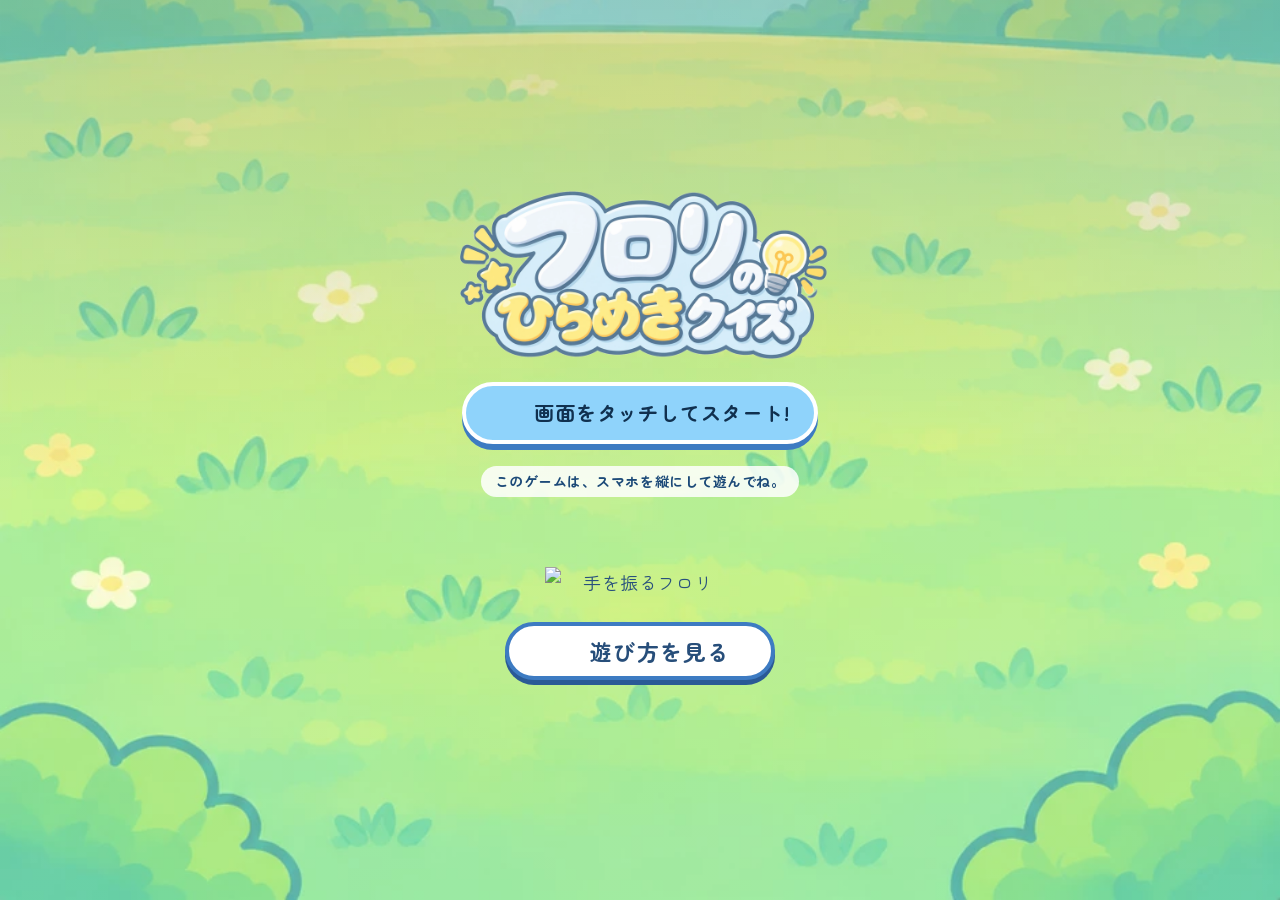
==== commit 2a09ae63: "縦画面の案内を、表紙に文字だけで出す(絵文字をやめる) / 版番号 20261124q(未公開) Co-Authored-By: Claude Sonnet 5.5 <noreply@anthropi" ====
--- a/src/index.html
+++ b/src/index.html
@@ -53,10 +53,10 @@
   <link rel="preconnect" href="https://fonts.googleapis.com">
   <link rel="preconnect" href="https://fonts.gstatic.com" crossorigin>
   <link rel="stylesheet" href="https://fonts.googleapis.com/css2?family=Zen+Maru+Gothic:wght@400;500;700&display=swap">
-  <link rel="stylesheet" href="style.css?v=20261124e">
-  <link rel="stylesheet" href="story-skin.css?v=20261124e">
-  <link rel="stylesheet" href="home-ui.css?v=20261124e">
-  <link rel="stylesheet" href="dress-bg.css?v=15">
+  <link rel="stylesheet" href="style.css?v=20261124q">
+  <link rel="stylesheet" href="story-skin.css?v=20261124q">
+  <link rel="stylesheet" href="home-ui.css?v=20261124q">
+  <link rel="stylesheet" href="dress-bg.css?v=16">
 </head>
 <body>
   <div id="badge-bg" class="badge-bg" aria-hidden="true"></div>
@@ -65,6 +65,7 @@
     <img class="logo" src="../assets/flori/src/logo_new.png" alt="フロリ">
     <p class="opening-hint"><span>画面をタッチしてスタート!</span></p>
     <button id="btn-tutorial" class="play-btn opening-tutorial" type="button"><span class="pb-text"><b>遊び方を見る</b></span><span class="pb-go pb-arrow" aria-hidden="true"></span></button>
+    <p class="opening-note">このゲームは、スマホを縦にして遊んでね。</p>
     <img class="flori opening-flori" src="../assets/flori/m/body_wave.webp" alt="手を振るフロリ">
   </div>
   <!-- ものがたり(ムービー):別のページ(src/live2d/story-movie.html)を、画面の上に重ねて見せる -->
@@ -668,6 +669,10 @@
       <button id="btn-oni-yes" class="btn btn-main" type="button">挑戦する!</button>
     </div>
   </dialog>
-  <script type="module" src="main.js?v=20261124e"></script>
+  <script type="module" src="main.js?v=20261124q"></script>
+  <div id="rotate-guard" role="alert" aria-live="polite">
+    <p class="rg-text">縦向きで、遊んでね!</p>
+    <p class="rg-sub">スマホを、縦に持ってね。</p>
+  </div>
 </body>
 </html>
--- a/src/style.css
+++ b/src/style.css
@@ -50,7 +50,7 @@
 
 .title {
   margin: 0;
-  font-size: clamp(26px, calc(6 * var(--vw)), 36px);
+  font-size: clamp(26px, calc(6 * var(--fvw)), 36px);
   color: var(--blue-dark);
   letter-spacing: 0.04em;
 }
@@ -290,8 +290,8 @@
 .tile-icon { font-size: 26px; line-height: 1.1; }
 .tile-label { font-size: 18px; line-height: 1.25; text-align: center; }
 .t-continue { grid-column: span 12; --tile: var(--blue-fill, var(--blue)); flex-direction: row; gap: 12px; min-height: clamp(66px, calc(11 * var(--vh)), 96px); }
-.t-continue .tile-icon { font-size: clamp(34px, calc(6 * var(--vh)), 50px); }
-.t-continue .tile-label { font-size: clamp(22px, calc(4 * var(--vh)), 32px); }
+.t-continue .tile-icon { font-size: clamp(34px, calc(6 * var(--fvh)), 50px); }
+.t-continue .tile-label { font-size: clamp(22px, calc(4 * var(--fvh)), 32px); }
 .t-start { grid-column: span 4; --tile: #cfe3f7; flex-direction: column; gap: 0; min-height: clamp(66px, calc(11 * var(--vh)), 96px); }
 .t-start .tile-icon { font-size: 26px; }
 .tile-text { display: flex; flex-direction: column; align-items: center; line-height: 1.2; }
@@ -467,7 +467,7 @@
 }
 .garden .flower {
   aspect-ratio: 1;
-  font-size: clamp(28px, calc(9 * var(--vw)), 48px);
+  font-size: clamp(28px, calc(9 * var(--fvw)), 48px);
   line-height: 1;
   background: #fff;
   border: 3px solid var(--blue); border-color: var(--blue-bc, var(--blue));
@@ -499,10 +499,10 @@
 .opening { cursor: pointer; transition: opacity 0.6s; }
 .opening.is-leaving { opacity: 0; pointer-events: none; }
 .opening .logo { width: min(320px, calc(70 * var(--vw))); }
-.opening-title { margin: 0; font-size: clamp(28px, calc(7 * var(--vw)), 48px); font-weight: bold; color: var(--blue-dark); }
+.opening-title { margin: 0; font-size: clamp(28px, calc(7 * var(--fvw)), 48px); font-weight: bold; color: var(--blue-dark); }
 .opening-hint { margin: 0; color: var(--text); animation: blink 1.4s ease-in-out infinite; }
 .announce { background: rgba(255, 255, 255, 0.92); }
-.announce-text { margin: 0; font-size: clamp(36px, calc(10 * var(--vw)), 72px); font-weight: bold; color: var(--blue-dark); animation: pop-in 0.45s ease-out; }
+.announce-text { margin: 0; font-size: clamp(36px, calc(10 * var(--fvw)), 72px); font-weight: bold; color: var(--blue-dark); animation: pop-in 0.45s ease-out; }
 @keyframes blink { 50% { opacity: 0.35; } }
 @keyframes pop-in { from { transform: scale(0.4); opacity: 0; } to { transform: scale(1); opacity: 1; } }
 @media (prefers-reduced-motion: reduce) { .opening-hint, .announce-text { animation: none; } }
@@ -663,6 +663,7 @@
 :root { --ui-zoom: 1; }
 /* vh・vw は、zoom で大きくした画面の中では、zoom ぶん大きく出てしまう。zoom で割った長さ(画面が「小さく」見えるぶん)にそろえる */
 :root { --dvh: calc(1dvh / var(--ui-zoom)); --vh: calc(1vh / var(--ui-zoom)); --vw: calc(1vw / var(--ui-zoom)); --vmin: calc(1vmin / var(--ui-zoom)); }
+:root { --fdvh: 1dvh; --fvh: 1vh; --fvw: 1vw; --fvmin: 1vmin; } /* 文字の大きさ用:zoom で割らない(zoom ぶん、文字も大きくなる) */
 :root { --tablet-zoom: 1; }
 @media (min-width: 601px) and (max-width: 900px) { :root { --tablet-zoom: 1.2; } }
 .app, .dialog, .overlay { zoom: calc(var(--ui-zoom) * var(--tablet-zoom)); }
@@ -686,7 +687,7 @@
 
 /* 設定・成績・きせかえ・バッジ:1画面に収まるように、ぎゅっとまとめる */
 #screen-settings, #screen-records, #screen-dress, #screen-badges { gap: 8px; padding: 14px 14px 16px; }
-#screen-settings .title, #screen-records .title, #screen-dress .title, #screen-badges .title { font-size: clamp(22px, calc(4 * var(--vh)), 30px); }
+#screen-settings .title, #screen-records .title, #screen-dress .title, #screen-badges .title { font-size: clamp(22px, calc(4 * var(--fvh)), 30px); }
 .settings-grid { display: grid; grid-template-columns: 1fr 1fr; gap: 8px; width: min(660px, 100%); }
 .setting-box { margin: 0; padding: 6px 12px; border: 2px solid var(--blue); border-color: var(--blue-bc, var(--blue)); border-radius: 14px; background: var(--body); text-align: left; min-width: 0; }
 .setting-box legend { padding: 0 6px; font-weight: bold; }
@@ -748,7 +749,7 @@
 
 /* 結果発表:1画面に収まるように */
 #screen-result { gap: 8px; padding: 14px 14px 16px; }
-#screen-result .title { font-size: clamp(24px, calc(4.6 * var(--vh)), 34px); }
+#screen-result .title { font-size: clamp(24px, calc(4.6 * var(--fvh)), 34px); }
 #screen-result .flori-cover { width: auto; height: clamp(96px, calc(19 * var(--vh)), 168px); }
 #screen-result .bubble { padding: 6px 16px; line-height: 1.5; }
 #screen-result .scores { grid-template-columns: repeat(3, 1fr); width: min(560px, 100%); gap: 6px; }
@@ -785,7 +786,7 @@
 
 /* バッジ・称号:1画面に収まるように、小さな札にする */
 #screen-badges { gap: 6px; padding: 14px 14px 16px; }
-#screen-badges .title { font-size: clamp(22px, calc(4 * var(--vh)), 30px); }
+#screen-badges .title { font-size: clamp(22px, calc(4 * var(--fvh)), 30px); }
 #screen-badges .bubble { padding: 4px 14px; font-size: 16px; line-height: 1.5; }
 #screen-badges .badge-list { grid-template-columns: repeat(auto-fill, minmax(88px, 1fr)); gap: 5px; width: min(660px, 100%); }
 #screen-badges .badge-list li { display: block; padding: 0; background: none; border: 0; }
@@ -896,8 +897,8 @@
 #screen-question { gap: 8px; padding: 12px 14px 14px; }
 #screen-question .flori-small { height: clamp(64px, calc(11 * var(--vh)), 110px); }
 #screen-question .stage { min-height: 0; }
-#screen-question .question { padding: 8px 14px; font-size: clamp(16px, calc(2.9 * var(--vh)), 20px); line-height: 1.6; }
-#screen-question .question.long { padding: 6px 12px; font-size: clamp(14px, calc(2.4 * var(--vh)), 17px); line-height: 1.5; }
+#screen-question .question { padding: 8px 14px; font-size: clamp(16px, calc(2.9 * var(--fvh)), 20px); line-height: 1.6; }
+#screen-question .question.long { padding: 6px 12px; font-size: clamp(14px, calc(2.4 * var(--fvh)), 17px); line-height: 1.5; }
 #screen-question .choices { gap: 6px; }
 #screen-question .choice { min-height: clamp(40px, calc(6.6 * var(--vh)), 56px); padding: 4px 12px; }
 #screen-question .bubble { padding: 4px 14px; line-height: 1.5; }
@@ -906,8 +907,8 @@
 #screen-question .feedback { padding: 8px 12px; gap: 6px; }
 .q-react { display: flex; align-items: center; justify-content: center; gap: 14px; }
 .react-flori { height: clamp(90px, calc(17 * var(--vh)), 150px); }
-.q-react .verdict { font-size: clamp(20px, calc(3.6 * var(--vh)), 26px); }
-#screen-question .explanation { font-size: clamp(14px, calc(2.4 * var(--vh)), 17px); line-height: 1.55; }
+.q-react .verdict { font-size: clamp(20px, calc(3.6 * var(--fvh)), 26px); }
+#screen-question .explanation { font-size: clamp(14px, calc(2.4 * var(--fvh)), 17px); line-height: 1.55; }
 .q-detail { gap: 6px; }
 
 /* 成績・きせかえを、1画面におさめるための、さいごの調整 */
@@ -959,7 +960,7 @@
 
 /* バッジ・称号:文字を大きいまま、できるだけ1画面に */
 #screen-badges { gap: 4px; padding: 10px 12px 12px; }
-#screen-badges .title { font-size: clamp(20px, calc(3.6 * var(--vh)), 28px); line-height: 1.35; }
+#screen-badges .title { font-size: clamp(20px, calc(3.6 * var(--fvh)), 28px); line-height: 1.35; }
 #screen-badges .bubble { padding: 1px 14px; font-size: 15px; line-height: 1.5; }
 #screen-badges .badge-list { gap: 4px; }
 .badge-chip { padding: 1px 2px; }
@@ -1188,7 +1189,7 @@
 @keyframes homeBob { 0%, 100% { transform: translateY(0) rotate(-1.5deg); } 25% { transform: translateY(-6px) rotate(1.5deg); } 50% { transform: translateY(0) rotate(-1.5deg); } 75% { transform: translateY(-4px) rotate(2.5deg); } }
 #screen-cover.is-lively .home-hero .hero-fig { animation: homeHop 2.4s ease-in-out infinite; }
 @keyframes homeHop { 0%, 100% { transform: translateY(0) rotate(0); } 15% { transform: translateY(-16px) rotate(-4deg) scale(1.02); } 30% { transform: translateY(0) rotate(0); } 45% { transform: translateY(-10px) rotate(4deg); } 60% { transform: translateY(0) rotate(0); } }
-#screen-cover .spark { position: absolute; z-index: 1; font-size: clamp(18px, calc(4 * var(--vh)), 30px); pointer-events: none; animation: twinkle 2.2s ease-in-out infinite; }
+#screen-cover .spark { position: absolute; z-index: 1; font-size: clamp(18px, calc(4 * var(--fvh)), 30px); pointer-events: none; animation: twinkle 2.2s ease-in-out infinite; }
 #screen-cover .spark.s1 { left: 4%; top: 14%; }
 #screen-cover .spark.s2 { right: 2%; top: 30%; animation-delay: 0.7s; }
 #screen-cover .spark.s3 { left: 10%; bottom: 18%; animation-delay: 1.4s; }
@@ -1197,18 +1198,18 @@
 
 /* 横のボタン:まるい絵を上に、名前を下に */
 #screen-cover .home-side .tile { flex-direction: column; gap: 2px; width: 100%; aspect-ratio: 1 / 1.02; min-height: 0; padding: 6px 2px; border-width: 3px; border-radius: 22px; }
-#screen-cover .home-side .tile-icon { font-size: clamp(26px, calc(5 * var(--vh)), 38px); }
-#screen-cover .home-side .tile-label { font-size: clamp(12px, calc(1.8 * var(--vh)), 15px); line-height: 1.2; white-space: normal; overflow-wrap: anywhere; }
+#screen-cover .home-side .tile-icon { font-size: clamp(26px, calc(5 * var(--fvh)), 38px); }
+#screen-cover .home-side .tile-label { font-size: clamp(12px, calc(1.8 * var(--fvh)), 15px); line-height: 1.2; white-space: normal; overflow-wrap: anywhere; }
 #screen-cover .home-side .tile-sub { font-size: 11px; }
 /* 「始める」:大きく */
 #screen-cover .home-start { width: 100%; min-height: clamp(64px, calc(11 * var(--vh)), 92px); border-radius: 28px; gap: 12px; }
-#screen-cover .home-start .tile-icon { font-size: clamp(34px, calc(6 * var(--vh)), 48px); }
-#screen-cover .home-start .tile-label { font-size: clamp(24px, calc(4.4 * var(--vh)), 34px); }
+#screen-cover .home-start .tile-icon { font-size: clamp(34px, calc(6 * var(--fvh)), 48px); }
+#screen-cover .home-start .tile-label { font-size: clamp(24px, calc(4.4 * var(--fvh)), 34px); }
 /* 下のメニュー:ゲームの下のバーふう */
 #screen-cover .home-nav { display: grid; grid-template-columns: repeat(5, 1fr); gap: 6px; padding: 6px; background: rgba(70, 85, 94, 0.9); border-radius: 22px; }
 #screen-cover .home-nav .tile { flex-direction: column; gap: 0; min-height: 0; padding: 5px 1px; border-width: 2px; border-radius: 14px; box-shadow: none; }
-#screen-cover .home-nav .tile-icon { font-size: clamp(20px, calc(3.6 * var(--vh)), 28px); }
-#screen-cover .home-nav .tile-label { font-size: clamp(10.5px, calc(1.6 * var(--vh)), 13px); white-space: normal; letter-spacing: -0.02em; line-height: 1.15; text-align: center; }
+#screen-cover .home-nav .tile-icon { font-size: clamp(20px, calc(3.6 * var(--fvh)), 28px); }
+#screen-cover .home-nav .tile-label { font-size: clamp(10.5px, calc(1.6 * var(--fvh)), 13px); white-space: normal; letter-spacing: -0.02em; line-height: 1.15; text-align: center; }
 #screen-cover .home-nav .tile:hover:not(:disabled) { transform: translateY(-2px) scale(1.04); }
 #screen-cover #sound-hint { margin: 0; text-align: center; }
 @media (max-width: 480px) {
@@ -1230,7 +1231,7 @@
 }
 
 /* ===== 問題のイラスト(絵文字と、かんたんな図)。動きは、おだやかに ===== */
-.q-art { display: flex; align-items: center; justify-content: center; flex-wrap: nowrap; gap: clamp(4px, calc(1.4 * var(--vw)), 12px); width: 100%; min-height: clamp(64px, calc(13 * var(--vh)), 112px); padding: 4px 10px; font-size: clamp(30px, calc(6.6 * var(--vh)), 54px); line-height: 1; background: linear-gradient(180deg, #f4fbff, #e6f4fb); border: 3px solid var(--blue); border-color: var(--blue-bc, var(--blue)); border-radius: 18px; overflow: hidden; }
+.q-art { display: flex; align-items: center; justify-content: center; flex-wrap: nowrap; gap: clamp(4px, calc(1.4 * var(--vw)), 12px); width: 100%; min-height: clamp(64px, calc(13 * var(--vh)), 112px); padding: 4px 10px; font-size: clamp(30px, calc(6.6 * var(--fvh)), 54px); line-height: 1; background: linear-gradient(180deg, #f4fbff, #e6f4fb); border: 3px solid var(--blue); border-color: var(--blue-bc, var(--blue)); border-radius: 18px; overflow: hidden; }
 .q-art[hidden], .is-answered .q-art { display: none; }
 /* 絵文字は絵(assets/illust/)にかわる。大きさは、まわりの文字(em)に合わせる */
 .emi { display: inline-block; height: 1.15em; width: auto; vertical-align: -0.22em; object-fit: contain; pointer-events: none; user-select: none; -webkit-user-drag: none; }
@@ -1334,7 +1335,7 @@
 .iclock { flex: none; width: 1.7em; height: 1.7em; }
 .ih-min { transform-origin: 50px 50px; animation: iaSpin 6s linear infinite; }
 .ih-hour { transform-origin: 50px 50px; animation: iaSpin 72s linear infinite; }
-@media (max-width: 480px) { .q-art { min-height: 58px; font-size: clamp(26px, calc(5.6 * var(--vh)), 42px); } }
+@media (max-width: 480px) { .q-art { min-height: 58px; font-size: clamp(26px, calc(5.6 * var(--fvh)), 42px); } }
 .iflag-dot { left: calc(50% - 0.31em); top: calc(50% - 0.31em); transform: none; }
 .ibars { height: 2em; gap: 5px; }
 .ibars .ibar { width: 0.42em; }
@@ -1348,9 +1349,9 @@
 
 /* イラストの大きさは、枠の幅に合わせる(絵が多くても、はみ出さない) */
 .q-art { container-type: inline-size; font-size: 16px; }
-.q-art .qa-in { display: flex; align-items: center; justify-content: center; gap: clamp(4px, 1.4cqw, 12px); width: 100%; font-size: clamp(22px, min(calc(6.6 * var(--vh)), 10.5cqw), 54px); line-height: 1; }
-@media (max-width: 480px) { .q-art .qa-in { font-size: clamp(22px, min(calc(5.6 * var(--vh)), 10cqw), 42px); } }
-@media (max-width: 480px) { .q-art .qa-in { font-size: clamp(24px, min(calc(6.2 * var(--vh)), 11.5cqw), 46px); } .q-art { min-height: 64px; } }
+.q-art .qa-in { display: flex; align-items: center; justify-content: center; gap: clamp(4px, 1.4cqw, 12px); width: 100%; font-size: clamp(22px, min(calc(6.6 * var(--fvh)), 10.5cqw), 54px); line-height: 1; }
+@media (max-width: 480px) { .q-art .qa-in { font-size: clamp(22px, min(calc(5.6 * var(--fvh)), 10cqw), 42px); } }
+@media (max-width: 480px) { .q-art .qa-in { font-size: clamp(24px, min(calc(6.2 * var(--fvh)), 11.5cqw), 46px); } .q-art { min-height: 64px; } }
 
 /* ===== フロリのかざり(画像)。フロリの絵に重ねる。場所・大きさは、かざりごと(% はフロリの絵に対して) ===== */
 img.hero-hat { position: absolute; display: block; height: auto; pointer-events: none; transform: none; font-size: 0; filter: drop-shadow(0 2px 2px rgba(70, 85, 94, 0.25)); z-index: 2; }
@@ -1423,7 +1424,7 @@
 .unlock-stage { display: grid; place-items: center; width: min(260px, 70%); aspect-ratio: 1; padding: 6px; background: linear-gradient(160deg, #eef8fd, #7ec3e0); border: 5px solid #fff; border-radius: 50%; box-shadow: 0 0 0 4px var(--tint, #e0b43a), 0 8px 0 rgba(70, 85, 94, 0.25); overflow: hidden; }
 .unlock-hero { width: 82%; background: none; animation: homeBob 3s ease-in-out infinite; }
 .unlock-hero .hero-fig { width: 94%; }
-.unlock-name { margin: 2px 0 0; font-size: clamp(28px, calc(6 * var(--vw)), 36px); line-height: 1.2; color: var(--text); text-shadow: 0 3px 0 #fff, 0 0 12px color-mix(in srgb, var(--tint, #f0c030) 60%, transparent); animation: unlockName 1.8s ease-in-out infinite; }
+.unlock-name { margin: 2px 0 0; font-size: clamp(28px, calc(6 * var(--fvw)), 36px); line-height: 1.2; color: var(--text); text-shadow: 0 3px 0 #fff, 0 0 12px color-mix(in srgb, var(--tint, #f0c030) 60%, transparent); animation: unlockName 1.8s ease-in-out infinite; }
 @keyframes unlockName { 0%, 100% { transform: scale(1); } 50% { transform: scale(1.06); } }
 .unlock-why { margin: 0; padding: 6px 12px; font-size: 16px; font-weight: bold; line-height: 1.5; text-align: center; background: rgba(255, 255, 255, 0.85); border-radius: 12px; }
 .unlock-count { margin: 0; font-size: 14px; font-weight: bold; color: var(--blue-dark); }
@@ -1746,7 +1747,7 @@
   :is(#screen-cover, #screen-flow, #screen-menu, #screen-note, #screen-credits, #screen-rpg, #screen-gameover, #screen-dex, #screen-dress, #screen-versus, #screen-relax, #screen-records, #screen-settings, #screen-question, #screen-result, #screen-error).screen:not([hidden]) {
     flex: 1 1 0; min-height: 0; height: auto; overflow: hidden; padding: 8px 8px 10px; gap: 6px; justify-content: flex-start; border-radius: 22px;
   }
-  .title { font-size: clamp(20px, calc(3.6 * var(--dvh)), 28px); line-height: 1.3; }
+  .title { font-size: clamp(20px, calc(3.6 * var(--fdvh)), 28px); line-height: 1.3; }
   .screen > * { flex-shrink: 0; }
   #screen-dress .dress-item.is-locked { opacity: 0.85; }
   #screen-dress .dress-item.is-locked .dress-art { filter: grayscale(0.25); }
@@ -1954,7 +1955,7 @@
 
 /* ---- どの画面でも、同じ場所(左上)に、同じ形の、戻るボタン。まん中に題字。右に、フロリ ---- */
 .screen-head { display: grid; grid-template-columns: auto minmax(0, 1fr); align-items: center; gap: 6px; flex: none; width: 100%; min-height: 46px; }
-.screen-head .title { margin: 0; text-align: center; font-size: clamp(19px, calc(3.4 * var(--dvh)), 26px); line-height: 1.25; }
+.screen-head .title { margin: 0; text-align: center; font-size: clamp(19px, calc(3.4 * var(--fdvh)), 26px); line-height: 1.25; }
 .back-btn { justify-self: start; display: inline-flex; align-items: center; gap: 4px; min-height: 40px; padding: 2px 12px; font: inherit; font-size: 16px; font-weight: bold; color: #1f3f66; white-space: nowrap; cursor: pointer; background: linear-gradient(180deg, #dcefff, #9fd0f5); border: 3px solid #4a7fb3; border-radius: 999px; box-shadow: 0 4px 0 rgba(53, 95, 140, 0.4); touch-action: manipulation; transition: transform 0.12s, box-shadow 0.12s; }
 .back-btn:active { transform: translateY(3px); box-shadow: 0 1px 0 rgba(53, 95, 140, 0.4); }
 .back-btn:focus-visible { outline: 4px solid var(--green); outline-offset: 2px; }
@@ -2300,20 +2301,20 @@
 /* ---- 問題の画面:「第何問」と「難しさ」を、大きく ---- */
 #screen-question .status { justify-content: space-between; flex-wrap: nowrap; min-height: 44px; }
 .q-info { display: grid; grid-template-columns: 1fr 1fr; gap: 8px; flex: none; width: 100%; }
-.q-chip { display: flex; align-items: center; justify-content: center; min-width: 0; padding: 2px 8px; font-size: clamp(17px, calc(2.7 * var(--dvh)), 22px); font-weight: bold; line-height: 1.35; text-align: center; border: 3px solid var(--line); border-radius: 16px; box-shadow: 0 3px 0 rgba(70, 85, 94, 0.25); }
+.q-chip { display: flex; align-items: center; justify-content: center; min-width: 0; padding: 2px 8px; font-size: clamp(17px, calc(2.7 * var(--fdvh)), 22px); font-weight: bold; line-height: 1.35; text-align: center; border: 3px solid var(--line); border-radius: 16px; box-shadow: 0 3px 0 rgba(70, 85, 94, 0.25); }
 .q-chip-no { background: #fff3c4; }
 .q-chip-level { background: #d6f0d0; }
 @media (max-width: 340px) { .q-chip { font-size: 15px; } }
 
 /* ---- 問題の画面:あまった下の場所ぶん、フロリと問題文を大きく ---- */
 #screen-question .q-row .flori-small { height: clamp(104px, calc(21 * var(--dvh)), 230px); }
-#screen-question .question { font-size: clamp(17px, calc(3.1 * var(--dvh)), 26px); }
-#screen-question .question.long { font-size: clamp(14px, calc(2.5 * var(--dvh)), 20px); }
+#screen-question .question { font-size: clamp(17px, calc(3.1 * var(--fdvh)), 26px); }
+#screen-question .question.long { font-size: clamp(14px, calc(2.5 * var(--fdvh)), 20px); }
 #screen-question .choice { min-height: clamp(42px, calc(7.4 * var(--dvh)), 66px); }
 #screen-question.is-long .q-row .flori-small { height: clamp(80px, calc(13 * var(--dvh)), 130px); }
 
 /* ---- 皆で対戦:だれの番かを、はっきり。ふち・案内板・点数が、その人の色 ---- */
-#screen-question .turn { font-size: clamp(20px, calc(3.3 * var(--dvh)), 28px); line-height: 1.3; padding: 4px 10px; border-width: 4px; box-shadow: 0 4px 0 rgba(70, 85, 94, 0.3); animation: turnPop 0.4s ease-out; }
+#screen-question .turn { font-size: clamp(20px, calc(3.3 * var(--fdvh)), 28px); line-height: 1.3; padding: 4px 10px; border-width: 4px; box-shadow: 0 4px 0 rgba(70, 85, 94, 0.3); animation: turnPop 0.4s ease-out; }
 @keyframes turnPop { 0% { transform: scale(0.92); } 60% { transform: scale(1.04); } 100% { transform: none; } }
 #screen-question[data-player="1"] { border-color: var(--p1); box-shadow: 0 0 0 5px var(--p1); }
 #screen-question[data-player="2"] { border-color: var(--p2); box-shadow: 0 0 0 5px var(--p2); }
@@ -2330,7 +2331,7 @@
 #r-board.big li:not(.is-winner) { opacity: 0.4; filter: saturate(0.5); }
 
 /* ---- モード選択・確認:題字と、見出しのならび ---- */
-#screen-setup .screen-head .title, #screen-confirm .screen-head .title { font-size: clamp(16px, calc(2.7 * var(--dvh)), 21px); white-space: nowrap; }
+#screen-setup .screen-head .title, #screen-confirm .screen-head .title { font-size: clamp(16px, calc(2.7 * var(--fdvh)), 21px); white-space: nowrap; }
 #screen-setup .set-label { display: grid; justify-items: center; text-align: center; gap: 0; }
 #screen-setup .set-label > span:first-child { display: block; font-size: 17px; line-height: 1.2; }
 @media (min-height: 780px) {
@@ -2344,7 +2345,7 @@
 /* 問題の画面:フロリの場所をひろげて、大きく */
 .q-row .stage { max-width: 42%; }
 #screen-question .q-row .flori-small { height: clamp(112px, calc(23 * var(--dvh)), 250px); }
-#screen-question .question { font-size: clamp(17px, calc(3.2 * var(--dvh)), 28px); }
+#screen-question .question { font-size: clamp(17px, calc(3.2 * var(--fdvh)), 28px); }
 #screen-question.is-long .q-row .stage { max-width: 34%; }
 #screen-question .q-chip, #screen-question .chip-button { flex: none; }
 #screen-question .chip-button { min-height: 36px; padding: 2px 12px; font-size: 16px; line-height: 1.3; }
@@ -2403,7 +2404,7 @@
 
 /* 確認の画面:せまい画面でも、文字が折れないように */
 .confirm-list li { grid-template-columns: 30px 92px 1fr; }
-.confirm-ask { font-size: clamp(16px, calc(4.6 * var(--vw)), 20px); white-space: nowrap; }
+.confirm-ask { font-size: clamp(16px, calc(4.6 * var(--fvw)), 20px); white-space: nowrap; }
 @media (max-width: 340px) {
   .confirm-list li { grid-template-columns: 26px 86px 1fr; padding: 2px 8px; }
   .confirm-list .cl-l { font-size: 12px; }
@@ -2423,7 +2424,7 @@
 }
 
 /* 結果の画面:せまい画面では、題字を1行に、次のご褒美を、かくす */
-#screen-result .screen-head .title { white-space: nowrap; font-size: clamp(16px, calc(5.2 * var(--vw)), 24px); }
+#screen-result .screen-head .title { white-space: nowrap; font-size: clamp(16px, calc(5.2 * var(--fvw)), 24px); }
 @media (max-height: 620px) { #screen-result #r-next-reward { display: none; } }
 
 /* ===== その他の見直し(その44):お花畑のムービー・復習/毎日1問の説明 ===== */
@@ -2545,9 +2546,9 @@
 :is(#screen-rules).screen:not([hidden]) { background: var(--rf-screen); border-color: var(--rf-bd); }
 #screen-rules .rf-box { flex: 1 1 0; min-height: 0; display: flex; flex-direction: column; gap: 6px; width: 100%; padding: 8px 10px; background: #fff; border: 4px solid var(--rf-bd); border-radius: 22px; transition: border-color 0.4s; }
 .rf-tag { align-self: center; margin: 0; padding: 0 14px; font-size: 14px; font-weight: bold; line-height: 1.7; color: #fff; background: var(--rf-ac); border-radius: 999px; }
-.rf-title { margin: 0; font-size: clamp(20px, calc(3.4 * var(--dvh)), 26px); line-height: 1.3; text-align: center; color: var(--rf-ac); }
+.rf-title { margin: 0; font-size: clamp(20px, calc(3.4 * var(--fdvh)), 26px); line-height: 1.3; text-align: center; color: var(--rf-ac); }
 .rf-stage { position: relative; flex: 1 1 0; min-height: 110px; overflow: hidden; background: linear-gradient(180deg, var(--rf-bg1), var(--rf-bg2)); border: 3px solid var(--rf-bd); border-radius: 16px; }
-.rf-caption { margin: 0; padding: 6px 10px; font-size: clamp(15px, calc(2.3 * var(--dvh)), 18px); font-weight: bold; line-height: 1.55; background: var(--rf-cap); border: 3px solid var(--rf-capbd); border-radius: 14px; }
+.rf-caption { margin: 0; padding: 6px 10px; font-size: clamp(15px, calc(2.3 * var(--fdvh)), 18px); font-weight: bold; line-height: 1.55; background: var(--rf-cap); border: 3px solid var(--rf-capbd); border-radius: 14px; }
 .rf-box .tut-dots { flex: none; }
 .rf-dot-solo.is-on { background: #f0b020; border-color: #b98300; }
 .rf-dot-vs.is-on { background: #9b78e0; border-color: #6c46b8; }
@@ -2561,22 +2562,22 @@
 #screen-rules .back-btn { transition: none; }
 
 /* ---- フリップの絵(5秒のくり返し) ---- */
-.rf-q { position: absolute; left: 8%; right: 8%; top: 8%; padding: 4px 10px; font-size: clamp(14px, calc(2.2 * var(--dvh)), 18px); font-weight: bold; background: #fff; border: 3px solid var(--line); border-radius: 12px; }
+.rf-q { position: absolute; left: 8%; right: 8%; top: 8%; padding: 4px 10px; font-size: clamp(14px, calc(2.2 * var(--fdvh)), 18px); font-weight: bold; background: #fff; border: 3px solid var(--line); border-radius: 12px; }
 .rf-qn { display: inline-block; width: 1.5em; margin-right: 4px; text-align: center; color: #fff; background: var(--blue-dark); border-radius: 50%; }
 .rf-ch { position: absolute; left: 8%; right: 8%; top: 36%; display: grid; grid-template-columns: repeat(3, 1fr); gap: 8px; }
-.rf-ch > span { padding: 2px 4px; font-size: clamp(14px, calc(2.3 * var(--dvh)), 19px); font-weight: bold; text-align: center; background: #fff; border: 3px solid #9fb2bd; border-radius: 12px; }
+.rf-ch > span { padding: 2px 4px; font-size: clamp(14px, calc(2.3 * var(--fdvh)), 19px); font-weight: bold; text-align: center; background: #fff; border: 3px solid #9fb2bd; border-radius: 12px; }
 .rf-ch.f1 > .rf-ok { animation: rfOk 5s infinite; }
-.rf-btn { position: absolute; padding: 2px 12px; font-size: clamp(13px, calc(2.1 * var(--dvh)), 17px); font-weight: bold; border: 3px solid #d9b73a; border-radius: 999px; background: #fff6c8; }
+.rf-btn { position: absolute; padding: 2px 12px; font-size: clamp(13px, calc(2.1 * var(--fdvh)), 17px); font-weight: bold; border: 3px solid #d9b73a; border-radius: 999px; background: #fff6c8; }
 .rf-hintbtn { left: 8%; top: 66%; animation: rfBtn 5s infinite; }
 .rf-givebtn { left: 8%; top: 66%; background: #eef1f3; border-color: #aab6be; animation: rfBtn 5s infinite; }
-.rf-hinttext { position: absolute; left: 40%; top: 68%; font-size: clamp(13px, calc(2 * var(--dvh)), 16px); font-weight: bold; color: #8a6a00; opacity: 0; animation: rfShow 5s infinite; }
-.rf-pts { position: absolute; right: 8%; top: 82%; font-size: clamp(16px, calc(2.7 * var(--dvh)), 22px); font-weight: bold; opacity: 0; animation: rfShow 5s infinite; transform: translateY(-100%); }
+.rf-hinttext { position: absolute; left: 40%; top: 68%; font-size: clamp(13px, calc(2 * var(--fdvh)), 16px); font-weight: bold; color: #8a6a00; opacity: 0; animation: rfShow 5s infinite; }
+.rf-pts { position: absolute; right: 8%; top: 82%; font-size: clamp(16px, calc(2.7 * var(--fdvh)), 22px); font-weight: bold; opacity: 0; animation: rfShow 5s infinite; transform: translateY(-100%); }
 .rf-pts b { color: #d08a1a; font-size: 1.3em; } .rf-pts small { margin-left: 4px; color: #d08a1a; }
-.rf-answer { position: absolute; right: 8%; top: 68%; font-size: clamp(14px, calc(2.2 * var(--dvh)), 18px); font-weight: bold; color: #2a7a46; opacity: 0; animation: rfShow 5s infinite; }
-.rf-badge { position: absolute; right: 8%; top: 70%; padding: 2px 12px; font-size: clamp(15px, calc(2.5 * var(--dvh)), 20px); font-weight: bold; color: #fff; border-radius: 999px; opacity: 0; }
+.rf-answer { position: absolute; right: 8%; top: 68%; font-size: clamp(14px, calc(2.2 * var(--fdvh)), 18px); font-weight: bold; color: #2a7a46; opacity: 0; animation: rfShow 5s infinite; }
+.rf-badge { position: absolute; right: 8%; top: 70%; padding: 2px 12px; font-size: clamp(15px, calc(2.5 * var(--fdvh)), 20px); font-weight: bold; color: #fff; border-radius: 999px; opacity: 0; }
 .rf-good { background: #3d9a62; animation: rfPop 5s infinite; }
 .rf-bad { background: #c4574f; top: 84%; transform: translateY(-100%); animation: rfShow 5s infinite; }
-.rf-finger { position: absolute; z-index: 3; font-size: clamp(26px, calc(4.4 * var(--dvh)), 38px); line-height: 1; filter: drop-shadow(0 2px 2px rgba(0, 0, 0, 0.3)); opacity: 0; animation: rfFinger 5s infinite; }
+.rf-finger { position: absolute; z-index: 3; font-size: clamp(26px, calc(4.4 * var(--fdvh)), 38px); line-height: 1; filter: drop-shadow(0 2px 2px rgba(0, 0, 0, 0.3)); opacity: 0; animation: rfFinger 5s infinite; }
 .fg1 { left: 46%; top: 50%; } .fg2 { left: 14%; top: 76%; } .fg3 { left: 14%; top: 76%; }
 @keyframes rfFinger { 0%, 12% { opacity: 0; transform: translateY(14px); } 20% { opacity: 1; transform: none; } 30% { opacity: 1; transform: scale(0.82); } 40% { opacity: 1; transform: none; } 50%, 100% { opacity: 0; } }
 @keyframes rfOk { 0%, 28% { background: #fff; border-color: #9fb2bd; } 34%, 92% { background: #bfe8c6; border-color: #3d9a62; } 100% { background: #fff; border-color: #9fb2bd; } }
@@ -2589,28 +2590,28 @@
 
 /* ④ 制限時間 */
 .rf-clock { position: absolute; inset: 0; display: grid; place-content: center; justify-items: center; gap: 12px; }
-.rf-clock-n { font-size: clamp(28px, calc(6 * var(--dvh)), 44px); font-weight: bold; }
+.rf-clock-n { font-size: clamp(28px, calc(6 * var(--fdvh)), 44px); font-weight: bold; }
 .rf-bar { display: block; width: min(calc(80 * var(--vw)), 300px); height: 22px; background: #fff; border: 3px solid var(--line); border-radius: 99px; overflow: hidden; }
 .rf-bar i { display: block; height: 100%; background: linear-gradient(90deg, #f0c030, #e0603a); border-radius: 99px; transform-origin: left; animation: rfBar 5s linear infinite; }
-.rf-over { font-size: clamp(20px, calc(3.6 * var(--dvh)), 28px); font-weight: bold; color: #c4574f; opacity: 0; animation: rfOver 5s infinite; }
+.rf-over { font-size: clamp(20px, calc(3.6 * var(--fdvh)), 28px); font-weight: bold; color: #c4574f; opacity: 0; animation: rfOver 5s infinite; }
 @keyframes rfBar { 0% { transform: scaleX(1); } 80%, 100% { transform: scaleX(0.02); } }
 @keyframes rfOver { 0%, 78% { opacity: 0; transform: scale(0.6); } 86%, 96% { opacity: 1; transform: scale(1); } 100% { opacity: 0; } }
 
 /* 1人:5問 */
 .rf-five { position: absolute; left: 6%; right: 6%; top: 18%; display: grid; grid-template-columns: repeat(5, 1fr); gap: 6px; }
 .rf-five > span { display: grid; justify-items: center; gap: 2px; padding: 4px 0; background: #fff; border: 3px solid #d9a82a; border-radius: 14px; opacity: 0.25; animation: rfFive 5s infinite; animation-delay: calc(var(--n) * 0.55s); }
-.rf-five b { font-size: clamp(20px, calc(4 * var(--dvh)), 30px); } .rf-five em { font-style: normal; font-size: clamp(14px, calc(2.4 * var(--dvh)), 18px); font-weight: bold; color: #3d9a62; }
+.rf-five b { font-size: clamp(20px, calc(4 * var(--fdvh)), 30px); } .rf-five em { font-style: normal; font-size: clamp(14px, calc(2.4 * var(--fdvh)), 18px); font-weight: bold; color: #3d9a62; }
 @keyframes rfFive { 0%, 5% { opacity: 0.25; transform: none; } 12% { opacity: 1; transform: scale(1.12); background: #fff6b0; } 20%, 100% { opacity: 1; transform: none; background: #fff; } }
-.rf-total { position: absolute; left: 50%; bottom: 12%; padding: 3px 16px; font-size: clamp(17px, calc(3 * var(--dvh)), 24px); font-weight: bold; color: #5a4200; background: #fff; border: 3px solid #d9a82a; border-radius: 999px; transform: translateX(-50%); white-space: nowrap; }
+.rf-total { position: absolute; left: 50%; bottom: 12%; padding: 3px 16px; font-size: clamp(17px, calc(3 * var(--fdvh)), 24px); font-weight: bold; color: #5a4200; background: #fff; border: 3px solid #d9a82a; border-radius: 999px; transform: translateX(-50%); white-space: nowrap; }
 .rf-total.t100 { bottom: 8%; }
 /* 1人:難しさ */
-.rf-ladder { position: absolute; left: 0; right: 0; top: 10%; height: 2.2em; font-size: clamp(20px, calc(4 * var(--dvh)), 30px); font-weight: bold; text-align: center; }
+.rf-ladder { position: absolute; left: 0; right: 0; top: 10%; height: 2.2em; font-size: clamp(20px, calc(4 * var(--fdvh)), 30px); font-weight: bold; text-align: center; }
 .rf-ladder > span { position: absolute; left: 0; right: 0; opacity: 0; color: #a67c00; }
 .rf-ladder .l1 { animation: rfL1 5s infinite; } .rf-ladder .l2 { animation: rfL2 5s infinite; } .rf-ladder .l3 { animation: rfL3 5s infinite; }
 @keyframes rfL1 { 0%, 26% { opacity: 1; } 32%, 100% { opacity: 0; } }
 @keyframes rfL2 { 0%, 28% { opacity: 0; } 34%, 58% { opacity: 1; } 64%, 100% { opacity: 0; } }
 @keyframes rfL3 { 0%, 60% { opacity: 0; } 68%, 96% { opacity: 1; } 100% { opacity: 0; } }
-.rf-chain { position: absolute; left: 0; right: 0; top: 40%; display: flex; justify-content: center; align-items: center; gap: 10px; font-size: clamp(26px, calc(5 * var(--dvh)), 38px); }
+.rf-chain { position: absolute; left: 0; right: 0; top: 40%; display: flex; justify-content: center; align-items: center; gap: 10px; font-size: clamp(26px, calc(5 * var(--fdvh)), 38px); }
 .rf-chain > span { opacity: 0; animation: rfChain 5s infinite; }
 .rf-chain > span:nth-child(2) { animation-delay: 1.2s; } .rf-chain > span:nth-child(3) { animation-delay: 2.4s; }
 .rf-chain em { font-style: normal; font-size: 0.55em; font-weight: bold; color: #c4574f; opacity: 0; animation: rfShow 5s infinite; }
@@ -2619,17 +2620,17 @@
 /* 皆で:順番 */
 .rf-players { position: absolute; left: 4%; right: 4%; top: 14%; display: grid; grid-template-columns: repeat(4, 1fr); gap: 6px; }
 .rf-pl { display: grid; justify-items: center; padding: 4px 0; border: 3px solid var(--line); border-radius: 14px; opacity: 0.5; animation: rfTurn 4s infinite; animation-delay: calc(var(--n) * 1s); }
-.rf-pl i { font-style: normal; font-size: clamp(24px, calc(4.6 * var(--dvh)), 36px); line-height: 1.2; } .rf-pl b { font-size: clamp(10px, calc(1.7 * var(--dvh)), 13px); white-space: nowrap; }
+.rf-pl i { font-style: normal; font-size: clamp(24px, calc(4.6 * var(--fdvh)), 36px); line-height: 1.2; } .rf-pl b { font-size: clamp(10px, calc(1.7 * var(--fdvh)), 13px); white-space: nowrap; }
 .rf-pl.p1 { background: var(--p1); } .rf-pl.p2 { background: var(--p2); } .rf-pl.p3 { background: var(--p3); } .rf-pl.p4 { background: var(--p4); }
 @keyframes rfTurn { 0% { opacity: 1; transform: scale(1.12); box-shadow: 0 0 0 4px #fff, 0 0 0 7px #7b55c0; } 24% { opacity: 1; transform: scale(1.12); box-shadow: 0 0 0 4px #fff, 0 0 0 7px #7b55c0; } 26%, 100% { opacity: 0.5; transform: none; box-shadow: none; } }
-.rf-turn { position: absolute; left: 50%; bottom: 14%; padding: 3px 16px; font-size: clamp(17px, calc(3 * var(--dvh)), 24px); font-weight: bold; color: #3e2a70; background: #fff; border: 3px solid #a98ae0; border-radius: 999px; transform: translateX(-50%); white-space: nowrap; }
+.rf-turn { position: absolute; left: 50%; bottom: 14%; padding: 3px 16px; font-size: clamp(17px, calc(3 * var(--fdvh)), 24px); font-weight: bold; color: #3e2a70; background: #fff; border: 3px solid #a98ae0; border-radius: 999px; transform: translateX(-50%); white-space: nowrap; }
 /* 皆で:3回戦 */
 .rf-rounds { position: absolute; left: 4%; right: 4%; top: 12%; display: grid; grid-template-columns: repeat(3, 1fr); gap: 8px; }
 .rf-rd { display: grid; justify-items: center; gap: 2px; padding: 8px 2px; background: #fff; border: 3px solid #a98ae0; border-radius: 16px; opacity: 0; animation: rfRound 5s infinite; animation-delay: calc(var(--n) * 0.7s); }
-.rf-rd b { font-size: clamp(16px, calc(2.8 * var(--dvh)), 22px); } .rf-rd em { font-style: normal; font-size: clamp(16px, calc(2.8 * var(--dvh)), 22px); color: #d19a1d; letter-spacing: 1px; } .rf-rd strong { font-size: clamp(14px, calc(2.4 * var(--dvh)), 18px); color: #c0394f; }
+.rf-rd b { font-size: clamp(16px, calc(2.8 * var(--fdvh)), 22px); } .rf-rd em { font-style: normal; font-size: clamp(16px, calc(2.8 * var(--fdvh)), 22px); color: #d19a1d; letter-spacing: 1px; } .rf-rd strong { font-size: clamp(14px, calc(2.4 * var(--fdvh)), 18px); color: #c0394f; }
 .rf-rd.r1 { background: #e6f6ea; } .rf-rd.r2 { background: #fff6cf; } .rf-rd.r3 { background: #fde4e6; }
 @keyframes rfRound { 0%, 4% { opacity: 0; transform: translateY(14px) scale(0.8); } 14%, 100% { opacity: 1; transform: none; } }
-.rf-crown { position: absolute; left: 50%; bottom: 12%; padding: 3px 14px; font-size: clamp(16px, calc(2.8 * var(--dvh)), 22px); font-weight: bold; color: #3e2a70; background: #fff; border: 3px solid #a98ae0; border-radius: 999px; transform: translateX(-50%); white-space: nowrap; opacity: 0; animation: rfCrown 5s infinite; }
+.rf-crown { position: absolute; left: 50%; bottom: 12%; padding: 3px 14px; font-size: clamp(16px, calc(2.8 * var(--fdvh)), 22px); font-weight: bold; color: #3e2a70; background: #fff; border: 3px solid #a98ae0; border-radius: 999px; transform: translateX(-50%); white-space: nowrap; opacity: 0; animation: rfCrown 5s infinite; }
 @keyframes rfCrown { 0%, 50% { opacity: 0; } 62%, 100% { opacity: 1; } }
 @media (prefers-reduced-motion: reduce) {
   #screen-rules .rf-stage * { animation: none !important; }
@@ -2644,7 +2645,7 @@
 @media (max-height: 620px) { #screen-result.is-versus .screen-head + .flori-cover { height: 96px; } }
 #screen-rules .rf-box { justify-content: center; }
 .rf-stage { flex: 0 1 auto; height: clamp(190px, calc(36 * var(--dvh)), 330px); }
-.rf-q { white-space: nowrap; font-size: clamp(13px, calc(2.2 * var(--dvh)), 18px); padding: 3px 8px; }
+.rf-q { white-space: nowrap; font-size: clamp(13px, calc(2.2 * var(--fdvh)), 18px); padding: 3px 8px; }
 @media (max-height: 700px) { .rf-stage { height: auto; flex: 1 1 0; } }
 
 /* =====================================================================
@@ -2714,7 +2715,7 @@
 #screen-dex .dex-card:has(.dex-new) .dex-cat { margin-bottom: 13px; }
 #screen-note .dex-card:has(.dex-new) .dex-cat { margin-bottom: 13px; }
 .dex-big .dex-q, .dex-big .dex-choices li, .dex-big .dex-owned, .dex-head-box .note { overflow-wrap: normal; word-break: auto-phrase; line-break: strict; text-wrap: pretty; }
-.rf-rd strong { font-size: clamp(18px, calc(3.2 * var(--dvh)), 26px); }
+.rf-rd strong { font-size: clamp(18px, calc(3.2 * var(--fdvh)), 26px); }
 .rf-crown { bottom: 6%; }
 .rf-rounds { top: 8%; }
 @media (max-width: 340px) { #screen-setup .set-row { grid-template-columns: 72px 1fr; } #screen-setup .set-label { font-size: 13px; } }
@@ -2820,8 +2821,8 @@
 
 /* ---- スタートの確認:フロリを大きく、スタートのボタンも大きく ---- */
 .confirm-flori { height: clamp(110px, calc(21 * var(--dvh)), 210px); }
-.confirm-ask { font-size: clamp(20px, calc(5.6 * var(--vw)), 26px); padding: 8px 14px; }
-#screen-confirm .go-btn.is-start { min-height: clamp(72px, calc(12 * var(--dvh)), 110px); font-size: clamp(26px, calc(4 * var(--dvh)), 34px); border-radius: 32px; }
+.confirm-ask { font-size: clamp(20px, calc(5.6 * var(--fvw)), 26px); padding: 8px 14px; }
+#screen-confirm .go-btn.is-start { min-height: clamp(72px, calc(12 * var(--dvh)), 110px); font-size: clamp(26px, calc(4 * var(--fdvh)), 34px); border-radius: 32px; }
 @media (max-height: 640px) { .confirm-flori { height: 88px; } #screen-confirm .go-btn.is-start { min-height: 64px; font-size: 24px; } .confirm-ask { font-size: 18px; } }
 
 /* ---- 皆で対戦:色は、プレイヤーの色だけ。ほかは、白と灰色 ---- */
@@ -2853,7 +2854,7 @@
 #screen-result .screen-head + .flori-cover { height: clamp(120px, calc(24 * var(--dvh)), 240px); width: auto; max-width: 70%; object-fit: contain; }
 #screen-result.is-versus .screen-head + .flori-cover { height: clamp(120px, calc(24 * var(--dvh)), 240px); }
 @media (max-height: 700px) { #screen-result .screen-head + .flori-cover, #screen-result.is-versus .screen-head + .flori-cover { height: clamp(84px, calc(17 * var(--dvh)), 120px); } }
-.r-stars { display: flex; justify-content: center; gap: 6px; flex: none; font-size: clamp(26px, calc(4.4 * var(--dvh)), 40px); line-height: 1; }
+.r-stars { display: flex; justify-content: center; gap: 6px; flex: none; font-size: clamp(26px, calc(4.4 * var(--fdvh)), 40px); line-height: 1; }
 .r-stars:empty { display: none; }
 .r-stars .off { opacity: 0.35; color: #8a98a2; }
 .r-fx { position: fixed; inset: 0; z-index: 30; overflow: hidden; pointer-events: none; }
@@ -2876,8 +2877,8 @@
 @media (prefers-reduced-motion: reduce) { #screen-result.is-celebrate *, .r-fx span { animation: none !important; } .r-fx { display: none; } }
 .btn-review { background: linear-gradient(180deg, #e4f7e4, #b8e6b8); border: 3px solid #5aa860; color: #1f5a28; font-weight: bold; }
 #screen-result .buttons { flex-wrap: wrap; justify-content: center; }
-#screen-question .question { font-size: clamp(16px, calc(2.5 * var(--dvh)), 22px); }
-#screen-question .question.long { font-size: clamp(14px, calc(2.2 * var(--dvh)), 18px); }
+#screen-question .question { font-size: clamp(16px, calc(2.5 * var(--fdvh)), 22px); }
+#screen-question .question.long { font-size: clamp(14px, calc(2.2 * var(--fdvh)), 18px); }
 .q-row .stage { max-width: 40%; }
 .confirm-list { max-height: 420px; }
 #screen-question .q-row .flori-small { height: clamp(96px, calc(16 * var(--dvh)), 190px); }
@@ -2887,7 +2888,9 @@
   .q-row .stage .bubble { font-size: 12px; padding: 2px 6px; }
 }
 @media (max-height: 600px) { #screen-question[data-player=""] #q-message { display: none; } }
-#screen-question.is-tight1 .q-art { display: none; }
+#screen-question.is-tight1 .q-art { min-height: 34px; max-height: 42px; padding-top: 1px; padding-bottom: 1px; border-width: 2px; }
+#screen-question.is-tight1 .q-art .qa-in { font-size: clamp(18px, 3.6vh, 26px); }
+#screen-question.is-tight2 .q-art { display: none; }
 #screen-question.is-tight2 .q-row .flori-small { height: 64px; }
 #screen-question.is-tight2 #q-message { display: none; }
 #screen-question.is-tight3 .q-row, #screen-question.is-tight3 #q-timer, #screen-question.is-tight3 .q-art { display: none; }
@@ -2985,7 +2988,7 @@
 #screen-result.is-reveal .r-stars .off { opacity: 0.3; transition: opacity 0.4s; }
 .r-fx span { animation: none; }
 #screen-result.is-reveal .r-fx span { animation: rFall 3.4s ease-in 1 both; }
-.r-stars { font-size: clamp(28px, calc(4.8 * var(--dvh)), 44px); }
+.r-stars { font-size: clamp(28px, calc(4.8 * var(--fdvh)), 44px); }
 
 .rules-again { flex: none; align-self: center; padding: 6px 20px; font: inherit; font-size: 17px; font-weight: bold; color: #1f3f66; cursor: pointer; background: #fff; border: 3px solid #4a7fb3; border-radius: 999px; box-shadow: 0 4px 0 rgba(53, 95, 140, 0.35); touch-action: manipulation; }
 .rules-again:active { transform: translateY(3px); box-shadow: 0 1px 0 rgba(53, 95, 140, 0.35); }
@@ -3007,7 +3010,7 @@
 /* =====================================================================
    追加(その48):ドラムロール中は結果をかくす・紙ふぶきを打ち上げる・対戦の色・読み上げボタン
    ===================================================================== */
-.r-drum { display: none; margin: 0; font-size: clamp(26px, calc(5 * var(--dvh)), 38px); font-weight: bold; text-align: center; color: #c0687a; }
+.r-drum { display: none; margin: 0; font-size: clamp(26px, calc(5 * var(--fdvh)), 38px); font-weight: bold; text-align: center; color: #c0687a; }
 #screen-result.is-celebrate:not(.is-reveal) .r-drum { display: block; animation: rDrum 0.45s ease-in-out infinite alternate; }
 @keyframes rDrum { from { transform: scale(0.94) rotate(-2deg); } to { transform: scale(1.08) rotate(2deg); } }
 #screen-result.is-celebrate:not(.is-reveal) > :not(.screen-head):not(.flori-cover):not(.r-drum):not(.r-fx) { visibility: hidden; }
@@ -3127,8 +3130,8 @@
 .unlock-stage { overflow: visible; width: min(260px, 66%, calc(27 * var(--dvh))); }
 .unlock-hero { width: 74%; margin-top: 14%; }
 .unlock-body { padding: 12px 14px 12px; gap: 5px; }
-.unlock-name { font-size: clamp(22px, calc(4.4 * var(--dvh)), 34px); }
-.unlock-why { font-size: clamp(13px, calc(2.2 * var(--dvh)), 16px); padding: 4px 10px; }
+.unlock-name { font-size: clamp(22px, calc(4.4 * var(--fdvh)), 34px); }
+.unlock-why { font-size: clamp(13px, calc(2.2 * var(--fdvh)), 16px); padding: 4px 10px; }
 .unlock-dialog .btn { min-height: clamp(40px, calc(6.5 * var(--dvh)), 54px); }
 .unlock-stage { aspect-ratio: 1; height: auto; grid-template-rows: 100%; align-items: end; padding-bottom: 5%; }
 .unlock-hero { width: 60%; margin: 0 auto; }
@@ -3176,11 +3179,11 @@
 
 /* ===== ルール画面:絵文字が絵になって、少し大きくなったぶん、枠からはみ出さないように ===== */
 .rf-players { grid-template-columns: repeat(4, minmax(0, 1fr)); }
-.rf-pl b { font-size: clamp(9px, calc(1.5 * var(--dvh)), 12px); letter-spacing: -0.03em; }
+.rf-pl b { font-size: clamp(9px, calc(1.5 * var(--fdvh)), 12px); letter-spacing: -0.03em; }
 .rf-pl i .emi { height: 1em; }
 .rf-total, .rf-turn, .rf-crown { max-width: 94%; padding-left: 12px; padding-right: 12px; }
-.rf-total { font-size: clamp(15px, calc(2.6 * var(--dvh)), 22px); }
-.rf-crown, .rf-turn { font-size: clamp(14px, calc(2.4 * var(--dvh)), 20px); }
+.rf-total { font-size: clamp(15px, calc(2.6 * var(--fdvh)), 22px); }
+.rf-crown, .rf-turn { font-size: clamp(14px, calc(2.4 * var(--fdvh)), 20px); }
 .rf-total .emi, .rf-turn .emi, .rf-crown .emi, .rf-badge .emi, .rf-btn .emi, .rf-over .emi { height: 1em; vertical-align: -0.15em; }
 @media (max-width: 340px) { .rf-total, .rf-turn, .rf-crown { font-size: 12.5px; padding-left: 8px; padding-right: 8px; } }
 
@@ -3224,7 +3227,7 @@
 .rpg-hero, .rpg-foe { position: relative; display: grid; justify-items: center; align-content: end; min-width: 0; min-height: 0; height: 100%; }
 .rpg-flori { width: auto; height: calc(var(--rpg-field-h) - 16px); max-width: 100%; object-fit: contain; filter: drop-shadow(0 4px 2px rgba(40, 60, 40, 0.25)); }
 .rpg-foe { align-content: center; }
-.rpg-foe-icon { font-size: clamp(40px, calc(7.5 * var(--dvh)), 60px); line-height: 1; filter: drop-shadow(0 4px 2px rgba(40, 60, 40, 0.25)); animation: rpgBob 1.8s ease-in-out infinite; }
+.rpg-foe-icon { font-size: clamp(40px, calc(7.5 * var(--fdvh)), 60px); line-height: 1; filter: drop-shadow(0 4px 2px rgba(40, 60, 40, 0.25)); animation: rpgBob 1.8s ease-in-out infinite; }
 .rpg-foe-icon .emi { height: 1em; width: auto; }
 .rpg-foe-name { margin-top: 2px; padding: 0 8px; font-size: 12px; font-weight: bold; line-height: 1.4; color: #fff; background: rgba(39, 64, 122, 0.85); border-radius: 999px; }
 .rpg-foe-hp { margin-top: 2px; font-size: 12px; letter-spacing: 0.1em; line-height: 1.2; }
@@ -3440,7 +3443,7 @@
 .rf-seq { position: absolute; inset: 0; display: flex; align-items: center; justify-content: center; gap: 14px; }
 .rf-stack > .rf-seq { position: static; inset: auto; }
 .rf-seq-item { display: grid; justify-items: center; gap: 2px; min-width: 44px; animation: rfSeqPop 5s ease-in-out infinite; animation-delay: calc(var(--n) * 0.5s); }
-.rf-seq-item b { font-size: clamp(30px, calc(5.4 * var(--dvh)), 44px); line-height: 1.1; font-weight: normal; }
+.rf-seq-item b { font-size: clamp(30px, calc(5.4 * var(--fdvh)), 44px); line-height: 1.1; font-weight: normal; }
 .rf-seq-item small { font-size: 12px; font-weight: bold; text-align: center; line-height: 1.2; white-space: nowrap; color: #3a4a52; }
 .rf-seq-item .emi { height: 1em; width: auto; }
 @keyframes rfSeqPop { 0% { opacity: 0.25; transform: scale(0.8); } 12% { opacity: 1; transform: scale(1.15); } 22%, 88% { opacity: 1; transform: none; } 100% { opacity: 0.25; transform: scale(0.8); } }
@@ -3640,10 +3643,10 @@
 /* クイズの選択(RPGクエスト・毎日1問・復習) */
 #screen-setup .mode-list { display: grid; gap: clamp(10px, calc(2 * var(--dvh)), 18px); width: min(560px, 100%); flex: 1 1 0; min-height: 0; align-content: center; grid-auto-rows: minmax(0, clamp(64px, calc(14 * var(--dvh)), 104px)); }
 .mode-btn { position: relative; display: flex; align-items: center; gap: 14px; padding: 6px 18px; border: 3px solid var(--line, #4a5560); border-radius: 22px; background: #fff; font: inherit; color: inherit; text-align: left; cursor: pointer; }
-.mode-btn .tile-icon { font-size: clamp(30px, calc(5.5 * var(--dvh)), 44px); line-height: 1; }
+.mode-btn .tile-icon { font-size: clamp(30px, calc(5.5 * var(--fdvh)), 44px); line-height: 1; }
 .mode-btn .tile-text { display: grid; gap: 2px; }
-.mode-btn .tile-label { font-weight: bold; font-size: clamp(18px, calc(3.2 * var(--dvh)), 24px); }
-.mode-btn .tile-sub { font-size: clamp(12px, calc(2 * var(--dvh)), 15px); opacity: 0.75; }
+.mode-btn .tile-label { font-weight: bold; font-size: clamp(18px, calc(3.2 * var(--fdvh)), 24px); }
+.mode-btn .tile-sub { font-size: clamp(12px, calc(2 * var(--fdvh)), 15px); opacity: 0.75; }
 .mode-btn.m-rpg { background: #ffc9c9; }
 .mode-btn.m-daily { background: #ffd0e4; }
 .mode-btn.m-review { background: #cfe8fb; }
@@ -3655,10 +3658,10 @@
 
 /* クイズスタートボタン:大きく、きらっと光って、ぽんぽん弾む */
 #screen-cover .play-btn { overflow: hidden; min-height: clamp(88px, calc(16 * var(--dvh)), 132px); animation: startPulse 1.7s ease-in-out infinite; }
-#screen-cover .play-btn .gi { font-size: clamp(46px, calc(8.5 * var(--dvh)), 70px); animation: startBob 1.1s ease-in-out infinite; }
-#screen-cover .play-btn .pb-text b { font-size: clamp(32px, calc(6 * var(--dvh)), 50px); }
-#screen-cover .play-btn .pb-text small { font-size: clamp(14px, calc(2.4 * var(--dvh)), 20px); font-weight: bold; letter-spacing: 0.1em; opacity: 1; }
-#screen-cover .play-btn .pb-go { font-size: clamp(28px, calc(5 * var(--dvh)), 40px); }
+#screen-cover .play-btn .gi { font-size: clamp(46px, calc(8.5 * var(--fdvh)), 70px); animation: startBob 1.1s ease-in-out infinite; }
+#screen-cover .play-btn .pb-text b { font-size: clamp(32px, calc(6 * var(--fdvh)), 50px); }
+#screen-cover .play-btn .pb-text small { font-size: clamp(14px, calc(2.4 * var(--fdvh)), 20px); font-weight: bold; letter-spacing: 0.1em; opacity: 1; }
+#screen-cover .play-btn .pb-go { font-size: clamp(28px, calc(5 * var(--fdvh)), 40px); }
 #screen-cover .play-btn::after { content: ""; position: absolute; top: 0; left: -60%; width: 38%; height: 100%; background: linear-gradient(100deg, transparent, rgba(255, 255, 255, 0.65), transparent); transform: skewX(-20deg); animation: startShine 2.8s ease-in-out infinite; pointer-events: none; }
 #screen-cover .play-btn:active { animation: none; }
 @keyframes startPulse { 0%, 100% { transform: scale(1); } 50% { transform: scale(1.04); } }
--- a/src/home-ui.css
+++ b/src/home-ui.css
@@ -26,7 +26,7 @@
 /* ===== クイズの えらぶ画面 ===== */
 #screen-setup .mode-list { gap: 12px; }
 .mode-btn.m-rpg { min-height: 96px; padding-top: 10px; padding-bottom: 10px; }
-.mode-btn.m-rpg .tile-label { font-size: clamp(22px, calc(3.8 * var(--dvh)), 28px); }
+.mode-btn.m-rpg .tile-label { font-size: clamp(22px, calc(3.8 * var(--fdvh)), 28px); }
 .mode-btn.m-rpg .tile-icon { width: 64px; height: 64px; }
 .mode-btn.m-rpg .mode-ico { width: 60px; height: 60px; }
 .mode-btn { transition: transform 0.12s; }
@@ -127,7 +127,7 @@
 #screen-rules.rf-rpg .rf-next { color: #6a1a16; }
 #screen-rules.rf-review .rf-next { color: #14286a; }
 #screen-rules .rf-skip { text-shadow: none; }
-#screen-rules .rf-title { white-space: nowrap; overflow: hidden; height: 1.4em; font-size: clamp(18px, calc(3 * var(--dvh)), 24px); }
+#screen-rules .rf-title { white-space: nowrap; overflow: hidden; height: 1.4em; font-size: clamp(18px, calc(3 * var(--fdvh)), 24px); }
 #screen-rules .rf-caption { box-sizing: border-box; height: 116px; min-height: 116px; overflow: hidden; }
 
 /* ===== 2回目のまとめ ===== */
@@ -177,8 +177,8 @@
 .rpg-choices, .choices { justify-items: stretch; }
 .rpg-choice, .choice { width: 100%; box-sizing: border-box; }
 .rpg-text { font-size: calc(17.5px * var(--rpg-scale, 1)); line-height: 1.5; }
-#screen-question .question { font-size: clamp(18px, calc(3 * var(--dvh)), 25px); }
-#screen-question .question.long { font-size: clamp(16px, calc(2.6 * var(--dvh)), 21px); }
+#screen-question .question { font-size: clamp(18px, calc(3 * var(--fdvh)), 25px); }
+#screen-question .question.long { font-size: clamp(16px, calc(2.6 * var(--fdvh)), 21px); }
 
 /* ===== 3回目のまとめ ===== */
 /* オープニングの「遊び方を見る」:クイズ スタートと おなじ 見た目(金のボタン+茶色の▶) */
@@ -222,7 +222,7 @@
 .mode-btn.m-rpg { min-height: 92px; }
 .mode-btn.m-rpg .tile-icon { width: 54px; height: 54px; }
 .mode-btn.m-rpg .mode-ico { width: 52px; height: 52px; }
-.mode-btn.m-rpg .tile-label { font-size: clamp(20px, calc(3.2 * var(--dvh)), 25px); white-space: nowrap; }
+.mode-btn.m-rpg .tile-label { font-size: clamp(20px, calc(3.2 * var(--fdvh)), 25px); white-space: nowrap; }
 .mode-btn .tile-sub { font-size: 12px; }
 .mode-btn.m-rpg { min-height: 118px; }
 .mode-btn.m-daily, .mode-btn.m-review { min-height: 96px; }
@@ -239,7 +239,7 @@
 .rf-scene .rf-side { overflow: hidden; }
 .rf-scene .rf-seq-item small { white-space: normal; }
 #screen-rules .rf-stage { height: clamp(150px, calc(27 * var(--dvh)), 260px); }
-#screen-rules .rf-caption { height: auto; min-height: 96px; overflow: visible; font-size: clamp(14px, calc(2.1 * var(--dvh)), 17px); }
+#screen-rules .rf-caption { height: auto; min-height: 96px; overflow: visible; font-size: clamp(14px, calc(2.1 * var(--fdvh)), 17px); }
 #screen-rules .rf-buttons { height: 60px; flex: none; }
 #screen-rules .rf-next, #screen-rules .rf-prev { height: 60px; min-height: 60px; white-space: nowrap; font-size: 17px; padding: 0 6px; }
 .rf-tag { display: inline-flex; align-items: center; gap: 4px; }
@@ -556,7 +556,7 @@
 @media (max-width: 360px) {
   .weak-box > *, .weak-list li > * { min-width: 0; }
   .weak-msg { overflow-wrap: anywhere; word-break: break-all; }
-  #screen-records .scores dd { min-width: 0; overflow-wrap: anywhere; word-break: break-all; line-height: 1.3; }
+  #screen-records .scores dd { min-width: 0; line-height: 1.3; white-space: nowrap; }
   #screen-rpg .rpg-window > .rpg-choices { grid-auto-rows: auto !important; }
   #screen-rpg .rpg-choice { min-height: 28px; padding-top: 2px; padding-bottom: 2px; }
 }
@@ -565,7 +565,7 @@
 }
 @media (max-width: 360px) {
   #screen-records .scores dd, #s-daily { font-size: 13px; letter-spacing: -0.02em; }
-  #screen-records .scores dd ruby { white-space: normal; }
+  
   .home-help > span { font-size: 9.5px; letter-spacing: -0.03em; }
   .home-help .hub-ico { width: 22px; height: 22px; }
 }
@@ -640,7 +640,7 @@
 /* 警告の画面:黄と濃い紺の、しま(工事・警告の印)。赤は使わない。点滅する */
 #announce.is-warn { background: url("../assets/movie/bg_castle_hd.webp") center bottom / cover no-repeat !important; flex-direction: column-reverse !important; justify-content: space-around !important; padding-bottom: 9% !important; }   /* 絵に、色はぬらない。文字は上・フロリは下 */
 #announce.is-warn .confetti { display: none !important; }   /* 背景の絵(ふわふわ飛ぶ絵)は、出さない */
-#announce.is-warn .announce-text { white-space: pre-line; text-align: center; line-height: 1.15; padding: 14px 26px; font-size: clamp(44px, calc(14 * var(--vw)), 96px);
+#announce.is-warn .announce-text { white-space: pre-line; text-align: center; line-height: 1.15; padding: 14px 26px; font-size: clamp(44px, calc(14 * var(--fvw)), 96px);
   color: #fff !important; background: transparent; border: 0; border-radius: 18px; text-shadow: 0 4px 0 #4a0a12, 3px 0 0 #4a0a12, -3px 0 0 #4a0a12, 0 -3px 0 #4a0a12 !important; animation: warn-blink 0.42s steps(2, jump-none) infinite !important; }
 @keyframes warn-blink { 0% { opacity: 1; } 100% { opacity: 0.35; } }
 @media (prefers-reduced-motion: reduce) { #announce.is-warn .announce-text { animation: none !important; } }
@@ -686,3 +686,19 @@
   #screen-cover #btn-hub-records > span ruby rt { font-size: 5.5px; }
   #screen-cover #btn-hub-records .hub-ico { width: 18px !important; height: 18px !important; }
 }
+
+/* 文字の大きさ「大」「特大」でも、ランクの表示は、枠からはみ出さない大きさにとどめる */
+@media (min-width: 361px) { #screen-cover .home-rank { font-size: calc(16px / var(--ui-zoom)) !important; } }
+
+/* 縦画面専用:スマホを横にすると、「縦にしてね」を出して、遊べなくする(画面のむきが、ロックできる端末では、ロックする) */
+#rotate-guard { display: none; }
+@media (orientation: landscape) and (max-height: 520px) and (pointer: coarse) {
+  #rotate-guard { position: fixed; inset: 0; z-index: 99999; display: flex; flex-direction: column; align-items: center; justify-content: center; gap: 6px; background: #2c5c9a; color: #fff; text-align: center; font-weight: bold; }
+  #rotate-guard .rg-icon { margin: 0; font-size: 44px; line-height: 1; }
+  #rotate-guard .rg-text { margin: 0; font-size: 24px; }
+  #rotate-guard .rg-sub { margin: 0; font-size: 15px; opacity: 0.9; }
+  #rotate-guard rt { color: inherit; }
+}
+
+/* 表紙(画面をタッチしてスタート):縦向きで遊ぶ案内 */
+.opening .opening-note { position: relative; z-index: 4; margin: 10px 0 0; padding: 4px 14px; font-size: 14px; font-weight: bold; color: #1c4a78; background: rgba(255, 255, 255, 0.85); border-radius: 999px; }
--- a/src/dress-bg.css
+++ b/src/dress-bg.css
@@ -42,3 +42,10 @@
 #screen-dress .dress-legend span.rare-3 { box-shadow: none; text-shadow: none; border-color: #d9488f; color: #c0397f; }
 /* 一番上の★の説明:文字(ふりがな)の まわりに、灰色の丸い枠が出ていたので、外側の1つだけを枠にして、中の文字には、枠・余白・影をつけない */
 #screen-dress .dress-legend span span { border: 0 !important; padding: 0 !important; background: none !important; box-shadow: none !important; border-radius: 0 !important; }
+
+/* 着せ替え:ロック中の吹き出しは、毎回、同じ出かた(ふわっと)。前は、つづけて押すと、いきなり出ていた */
+.dress-tipbox { animation: tipIn 0.18s ease-out both; }
+@keyframes tipIn { from { opacity: 0; transform: translateY(4px) scale(0.96); } to { opacity: 1; transform: none; } }
+@media (prefers-reduced-motion: reduce) { .dress-tipbox { animation: none; } }
+/* 着せ替え:一覧のいちばん上のカードを、なでても(ういて・大きくなっても)、上が見切れないように、上に余白 */
+#screen-dress #dress-list { padding-top: 14px; }
